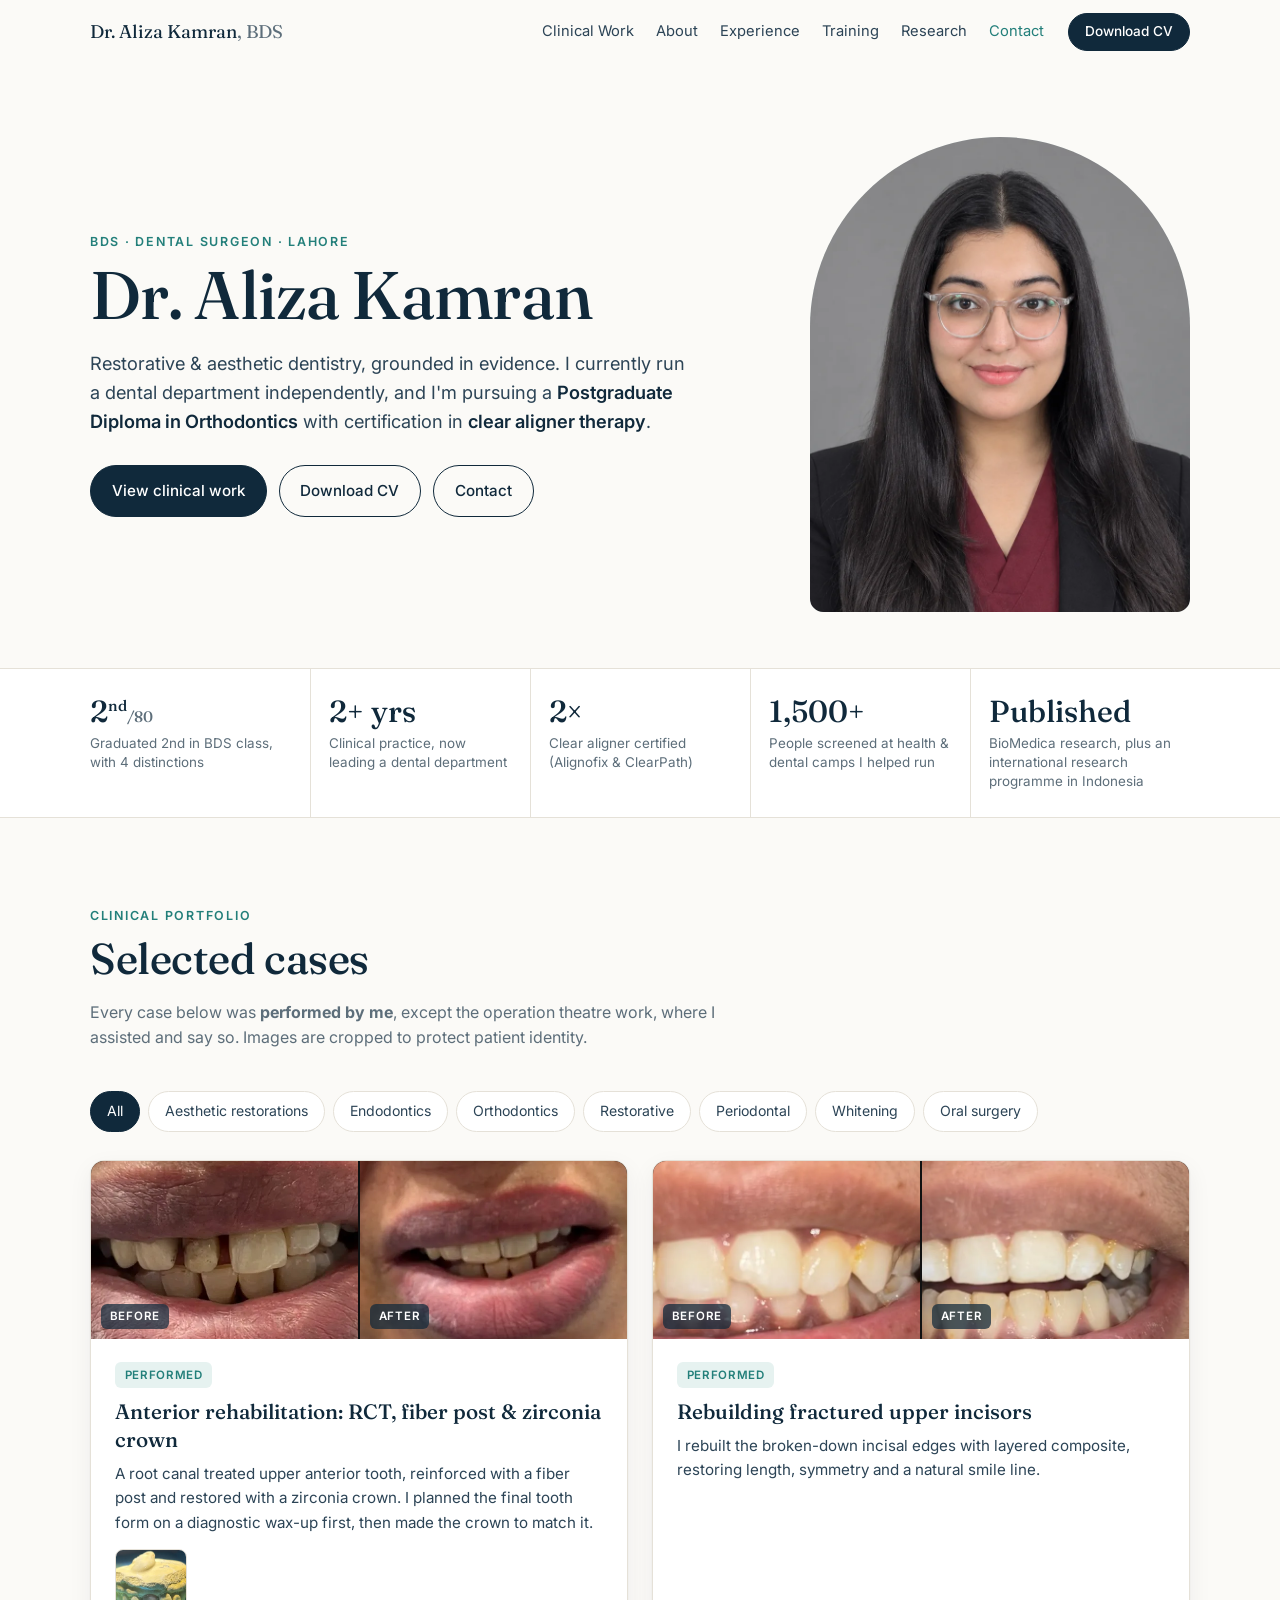
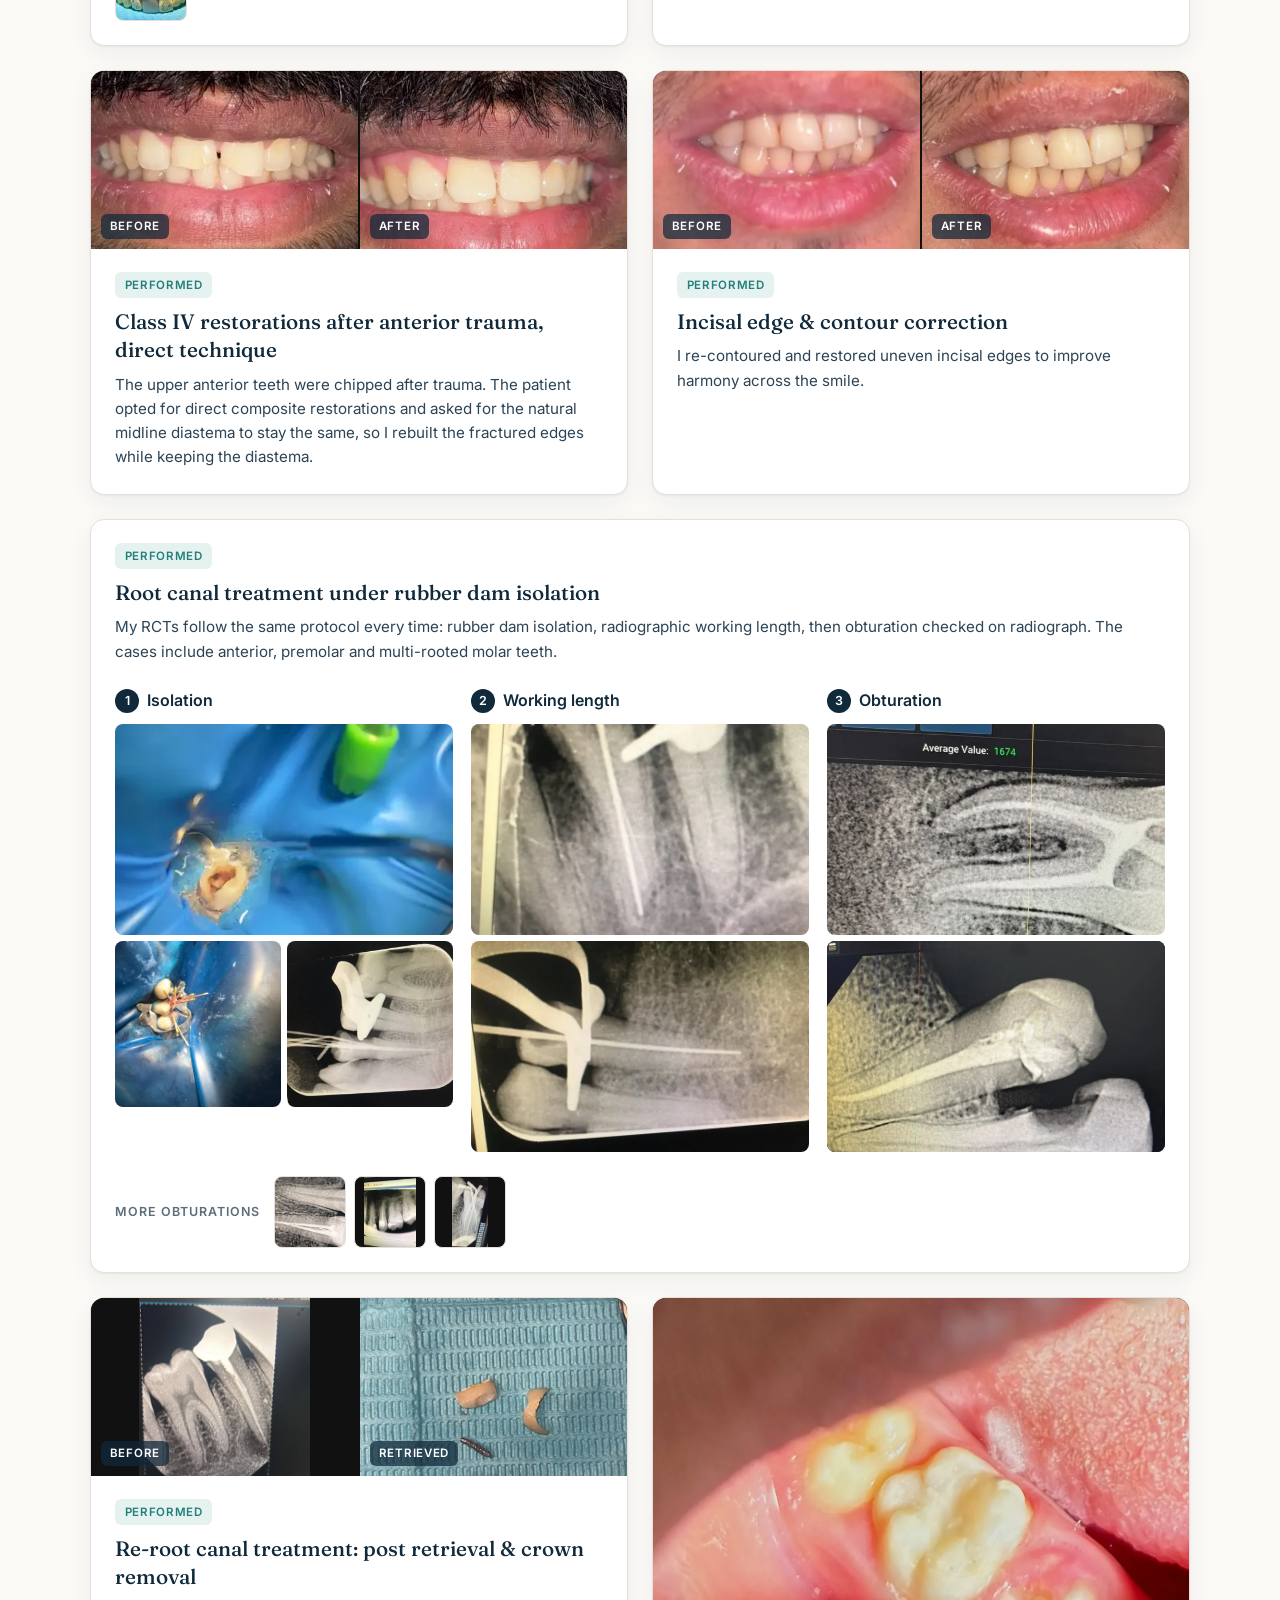
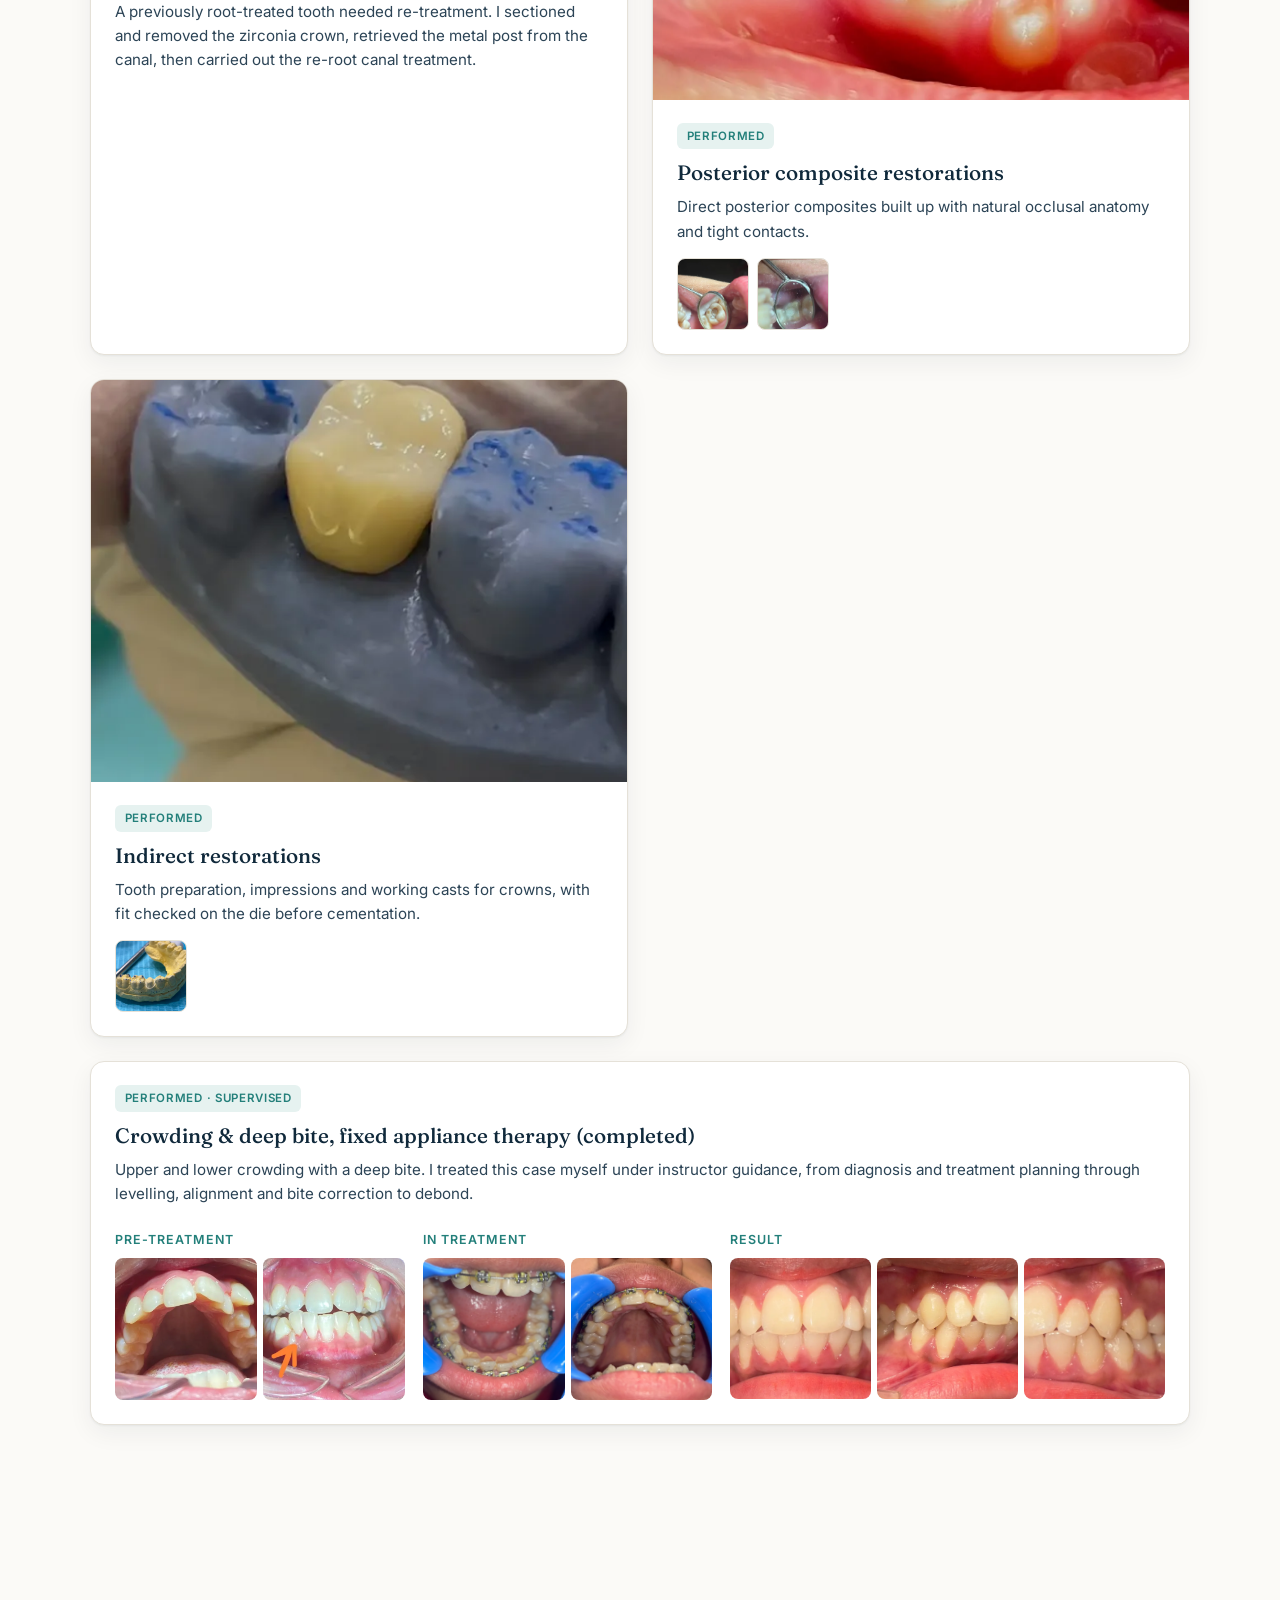
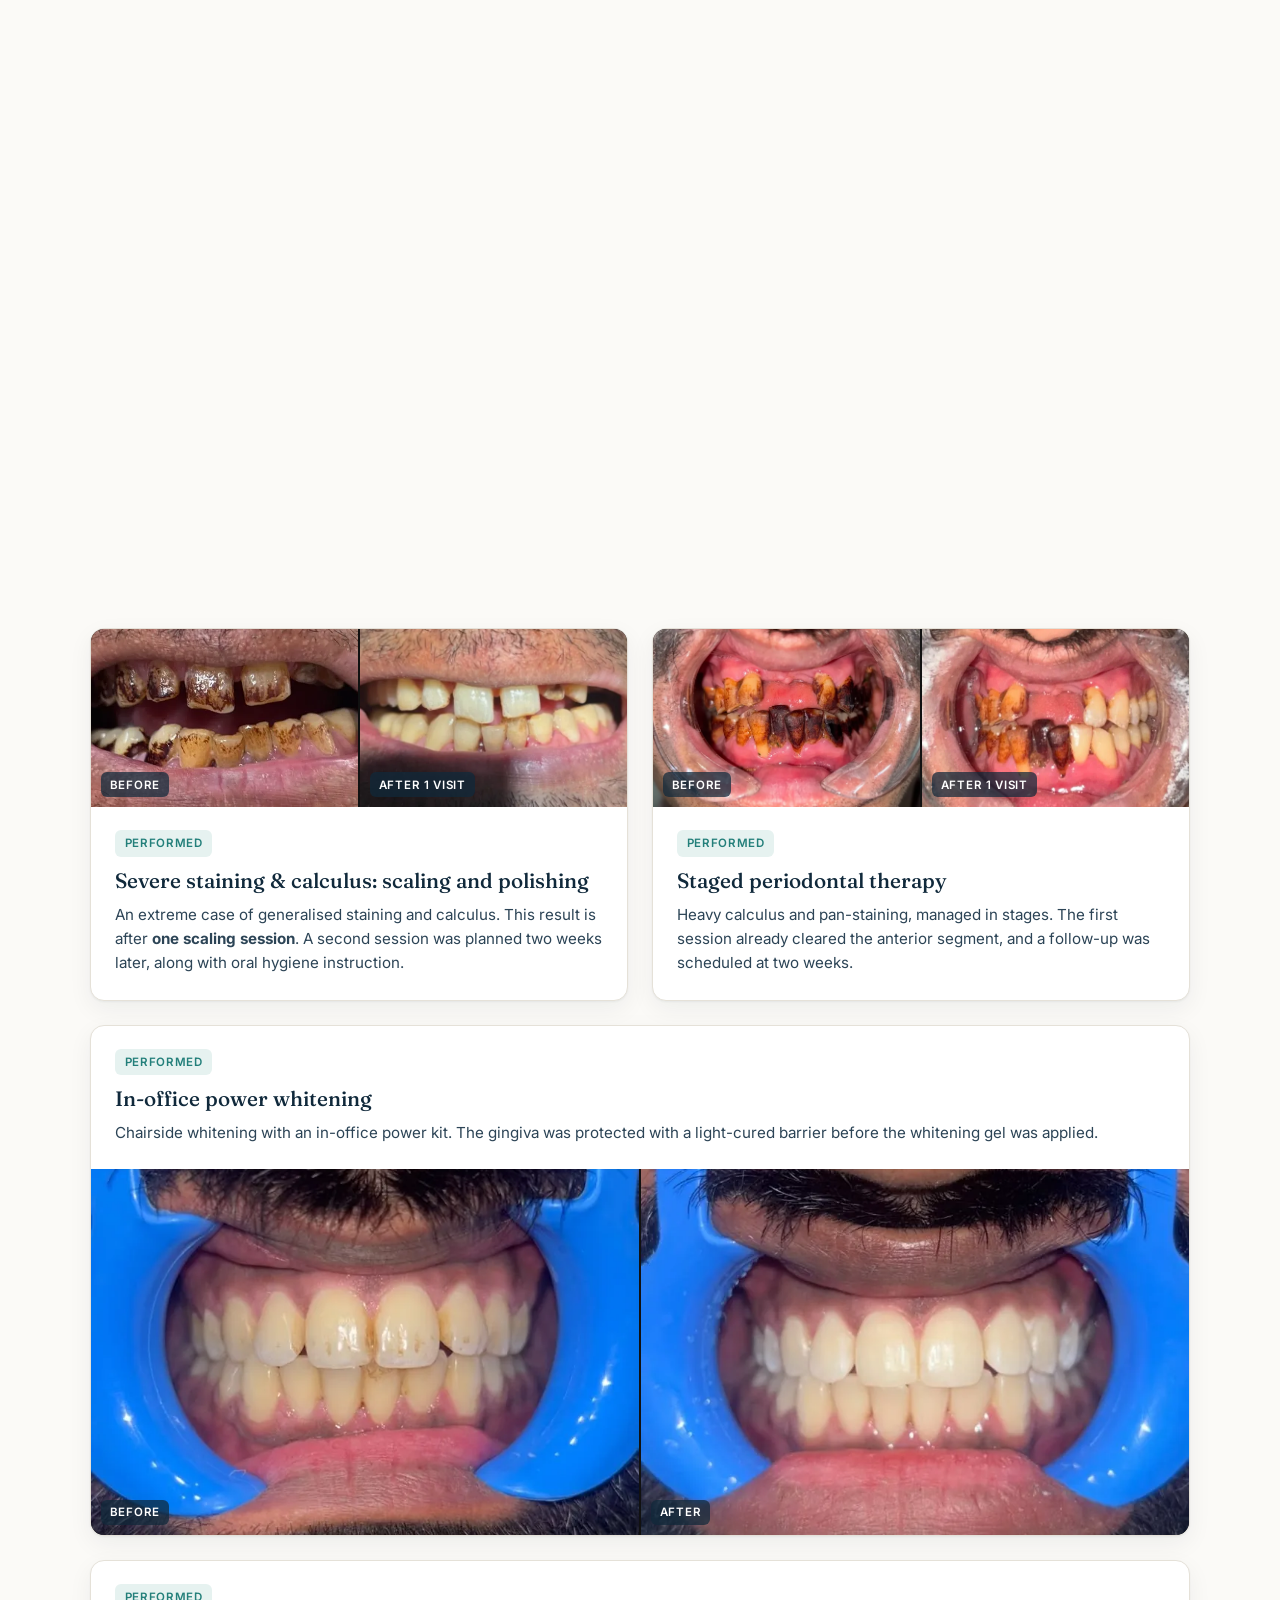
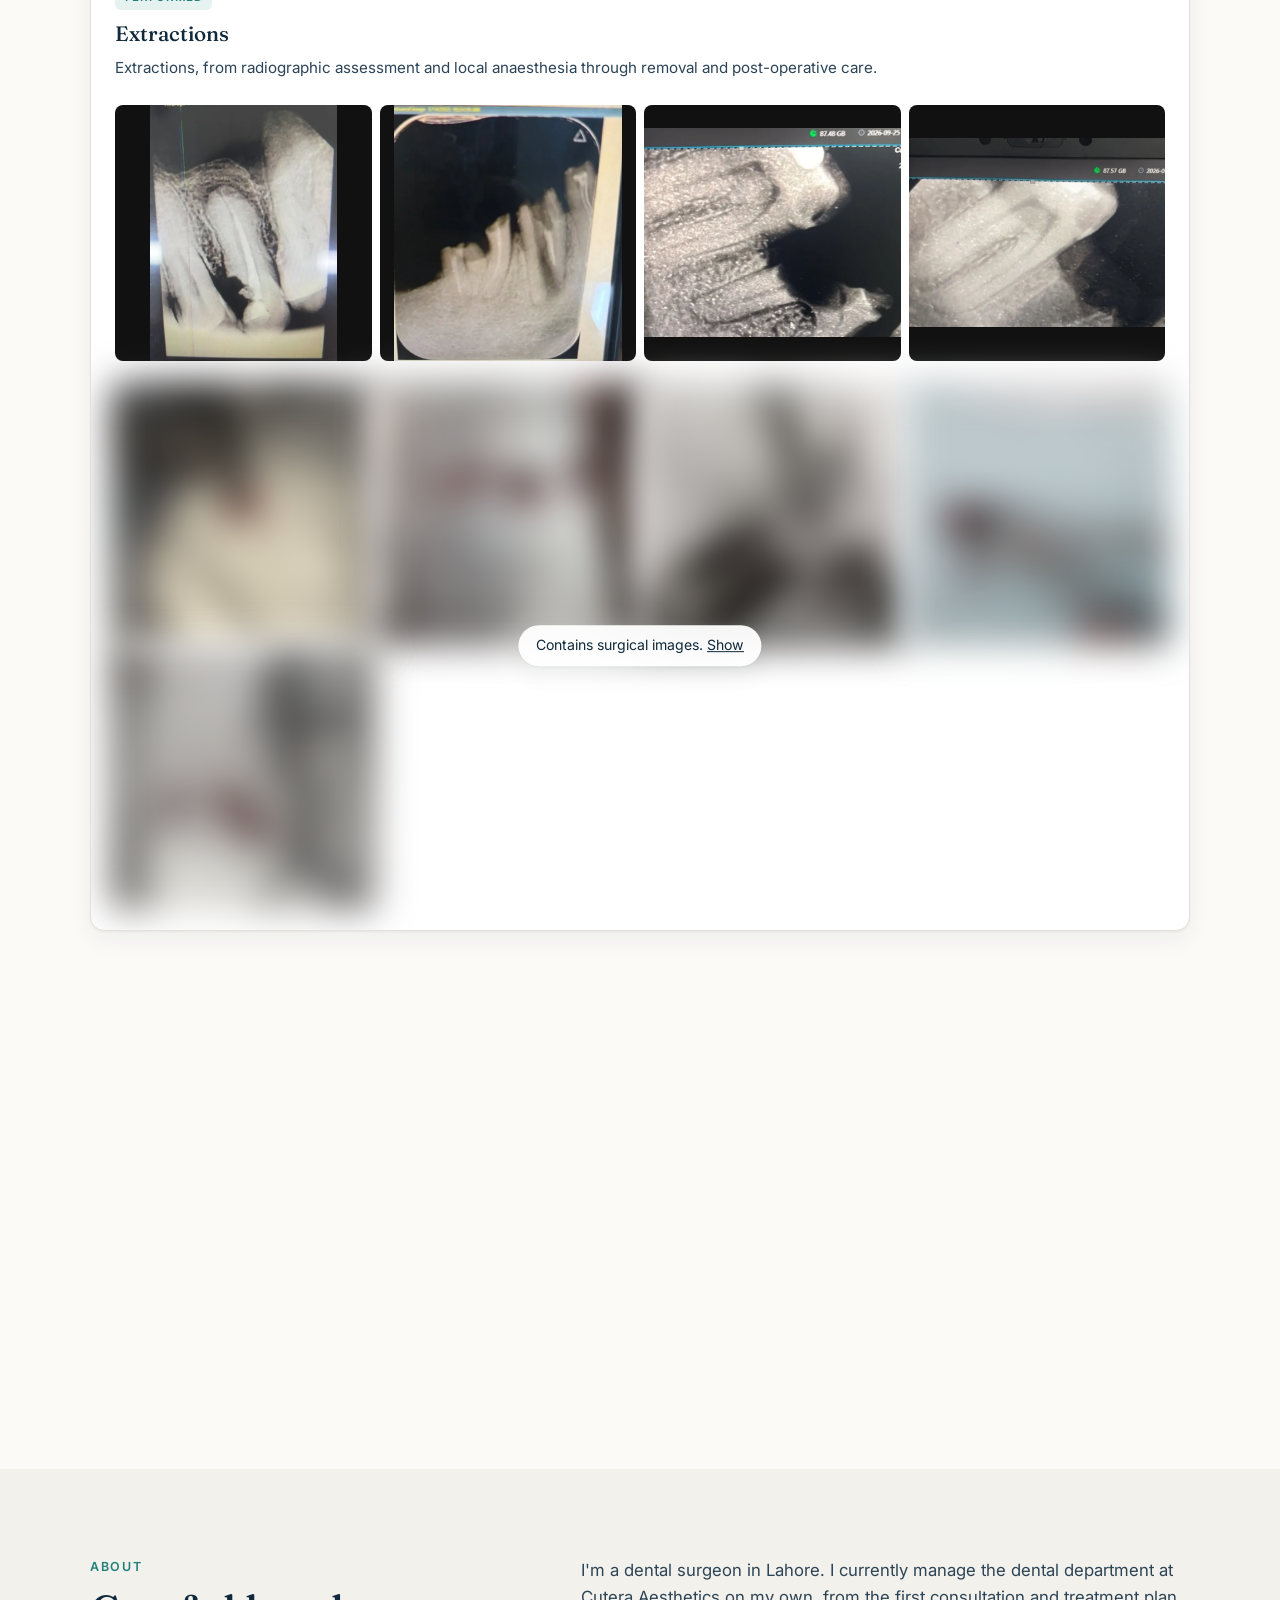
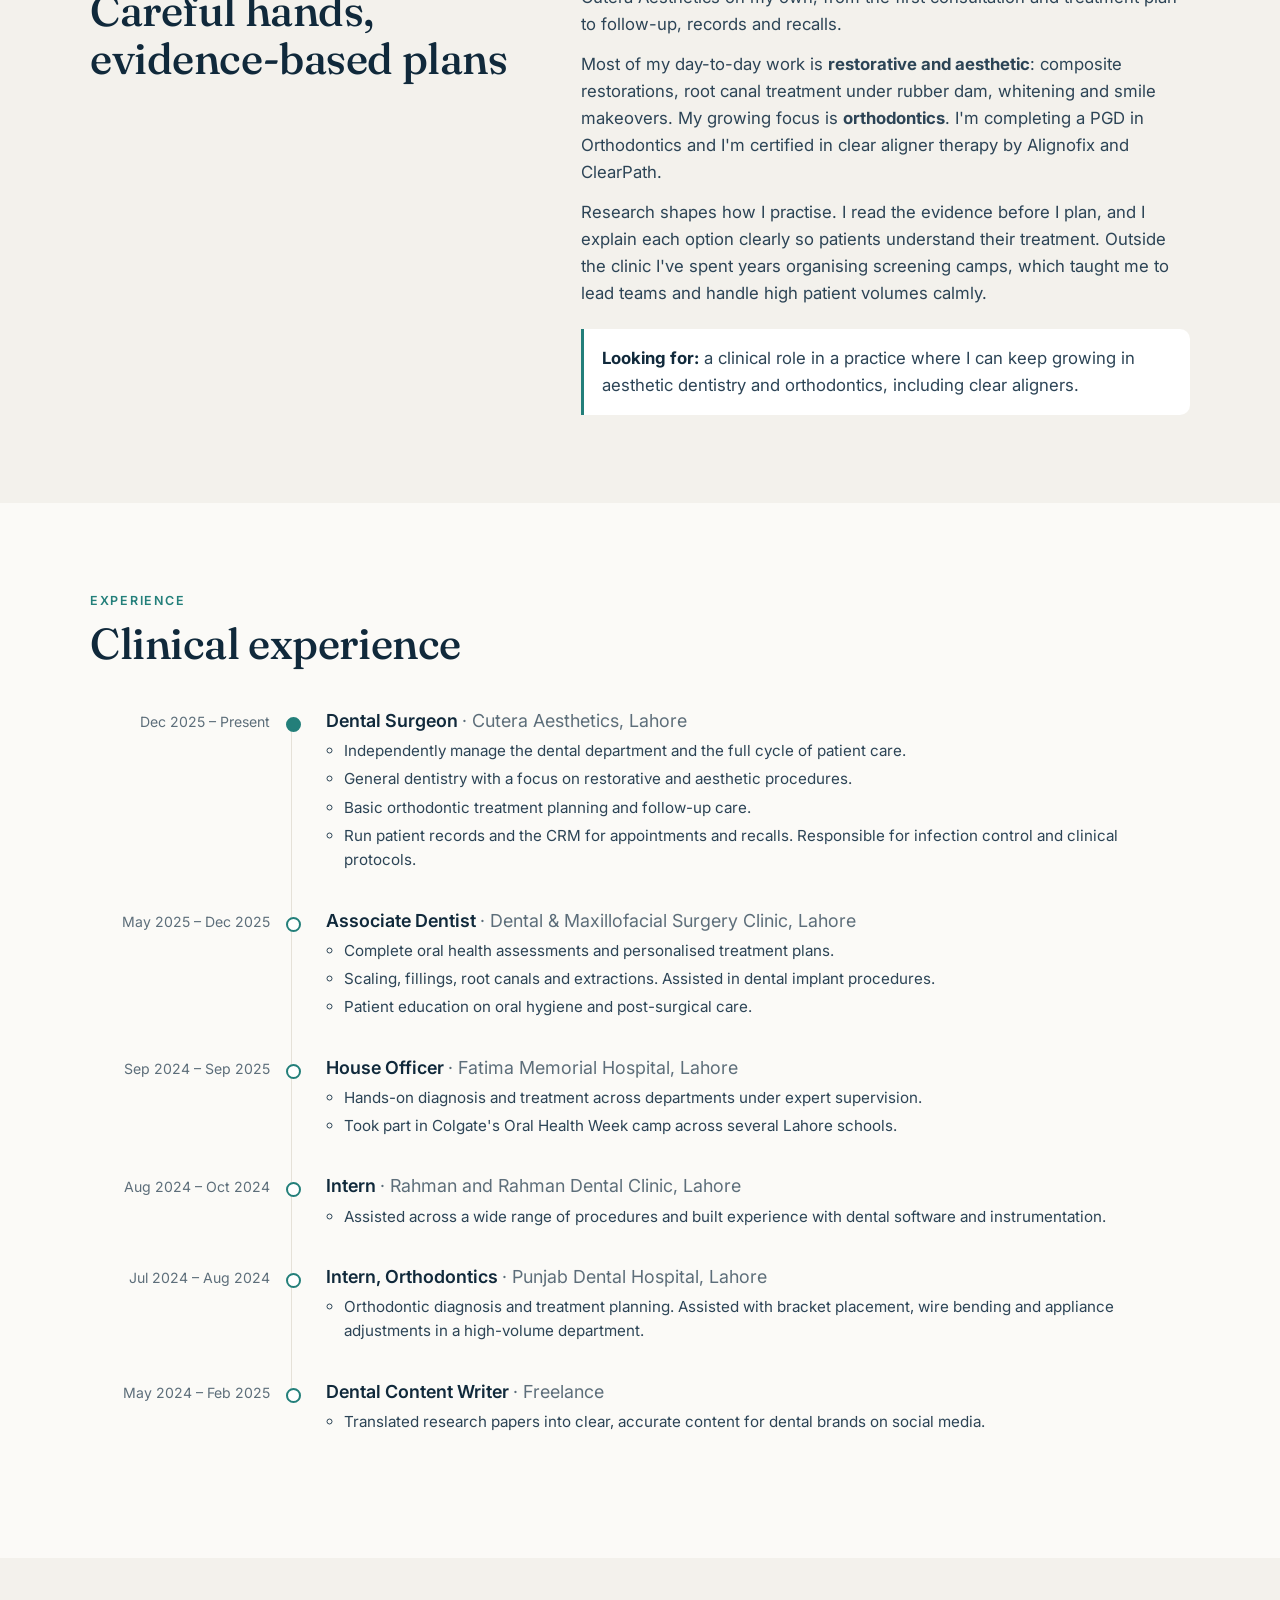
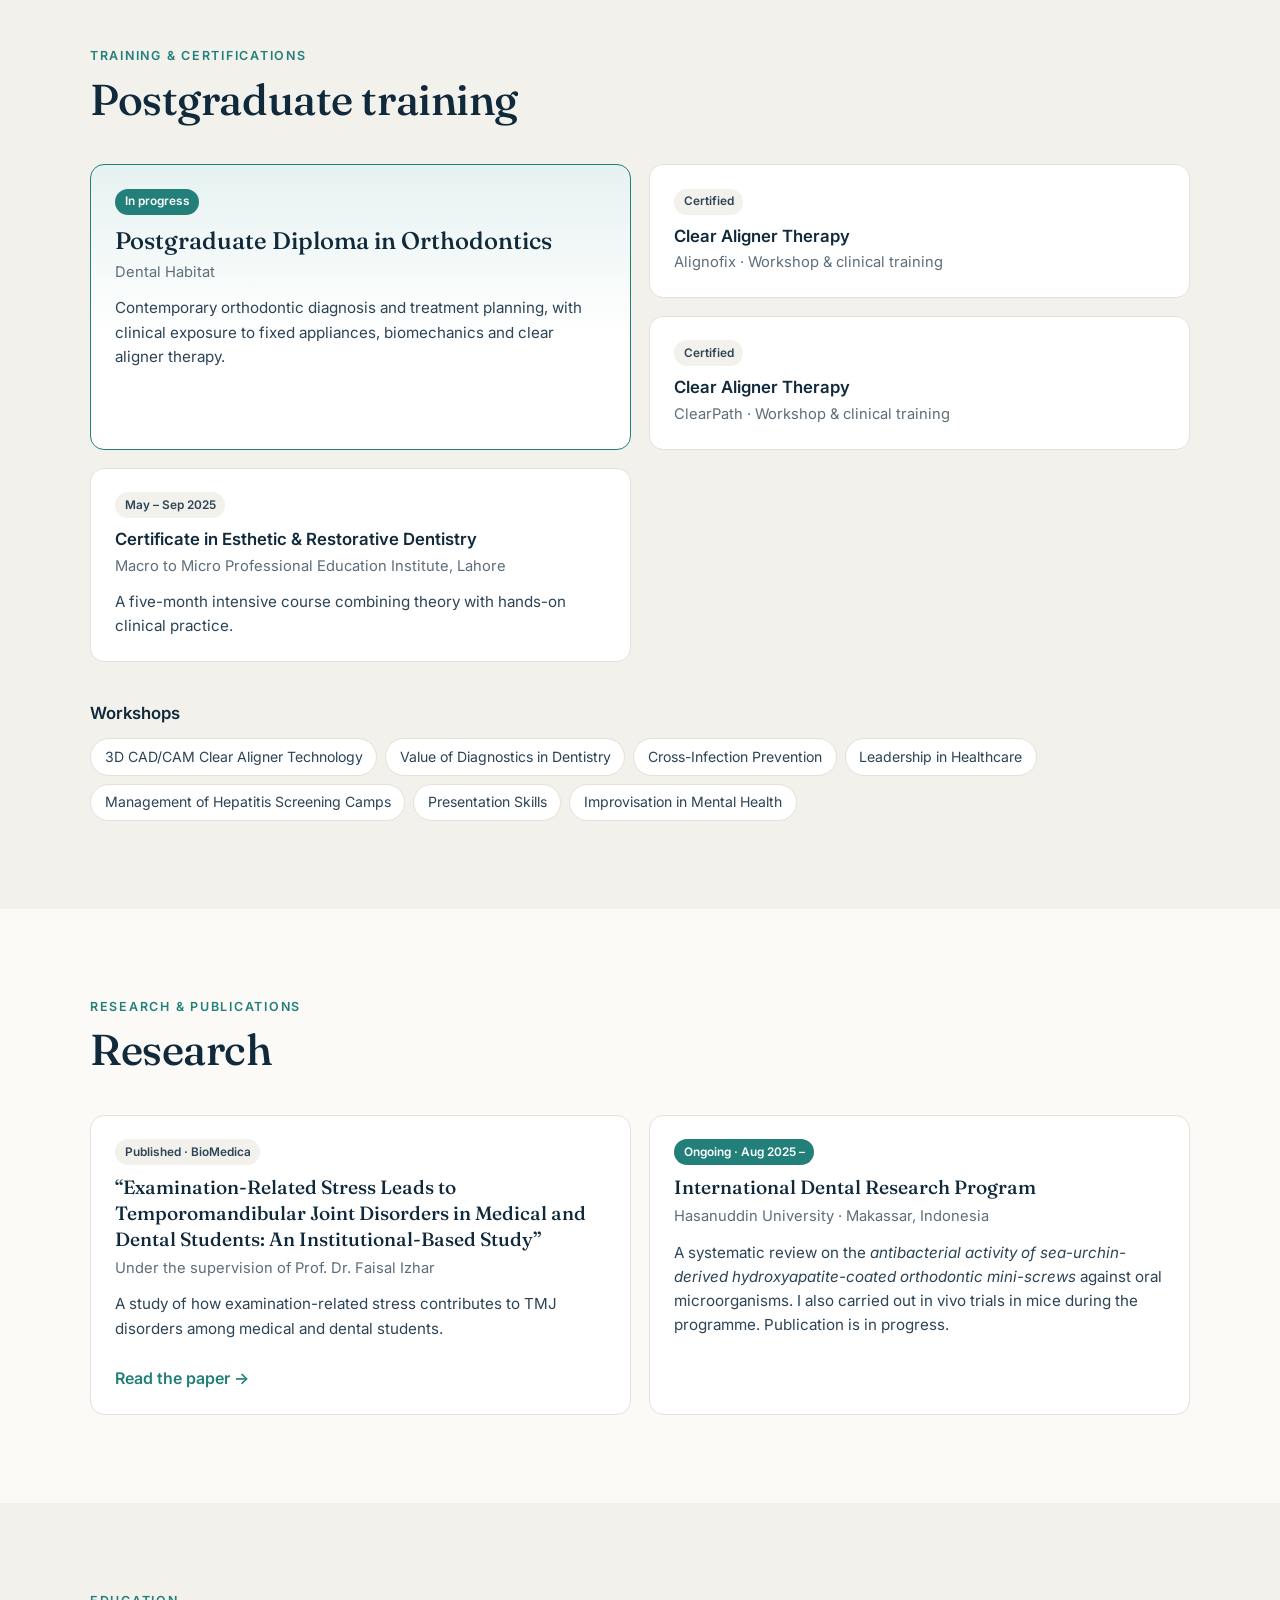
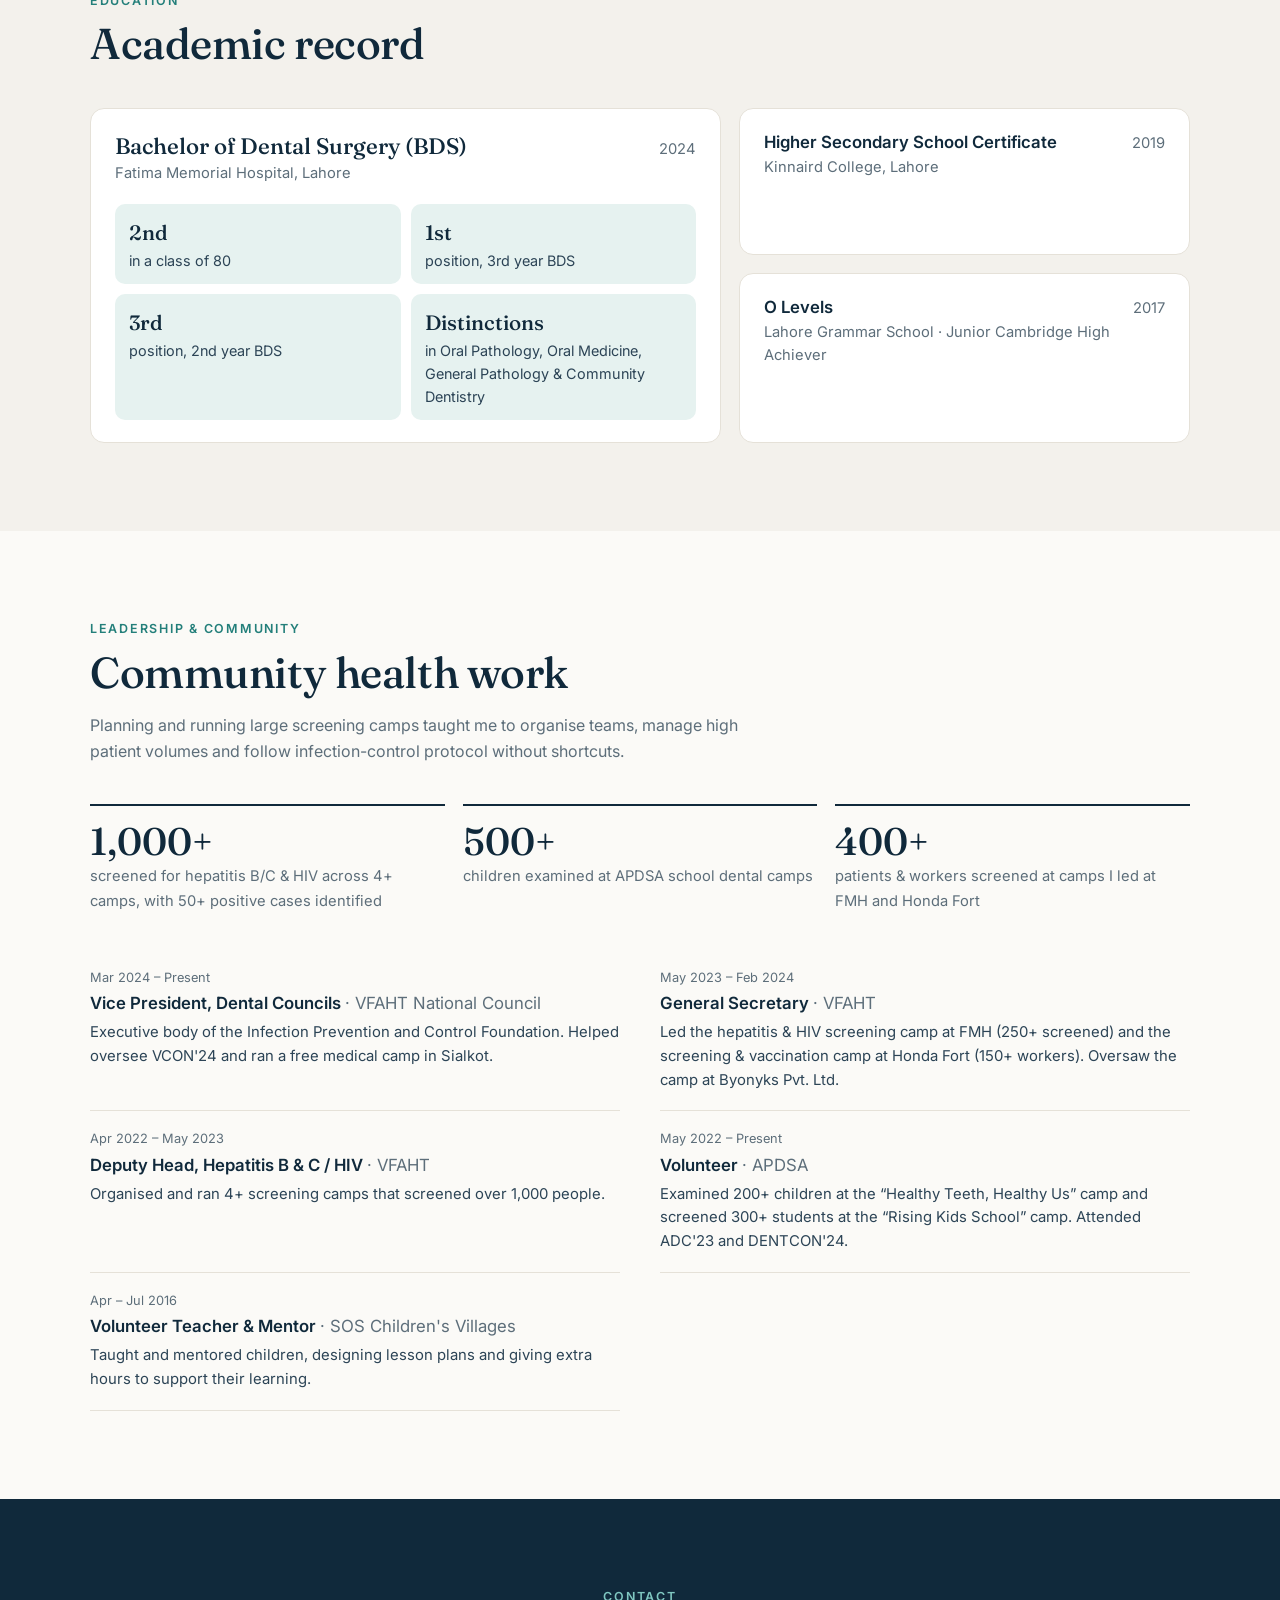
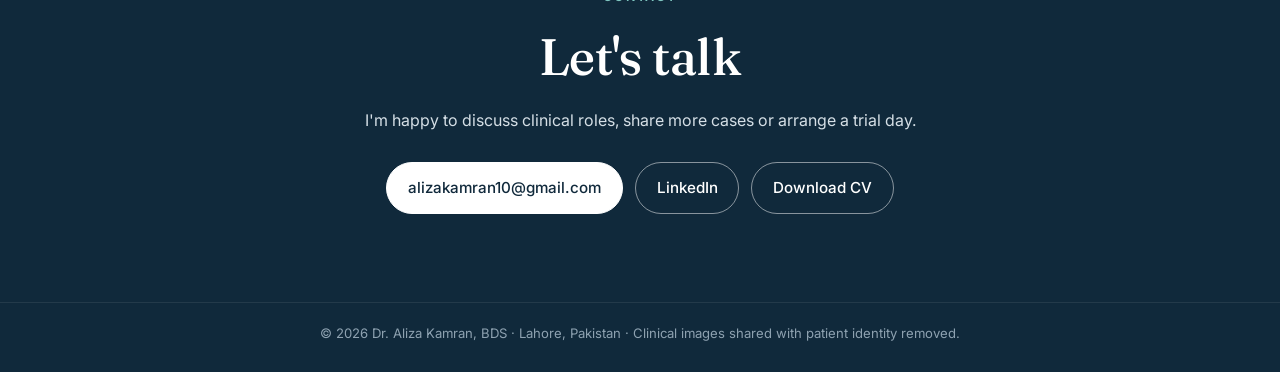
==== index.html @ 3454c355 "Add re-endo case: metal post retrieval and zirconia crown removal Co-Authored-By: Claude Opus 5.5 <n" ====
<!doctype html>
<html lang="en">
<head>
  <meta charset="utf-8">
  <meta name="viewport" content="width=device-width, initial-scale=1">
  <title>Dr. Aliza Kamran, BDS | Dental Surgeon, Lahore</title>
  <meta name="description" content="Dr. Aliza Kamran, BDS. Dental surgeon in Lahore focused on restorative and aesthetic dentistry, pursuing a PGD in Orthodontics with clear aligner certification. Clinical portfolio, experience and research.">
  <meta property="og:title" content="Dr. Aliza Kamran, BDS | Dental Surgeon">
  <meta property="og:description" content="Restorative & aesthetic dentistry · Orthodontics & clear aligners · Lahore">
  <meta property="og:type" content="website">
  <meta name="theme-color" content="#10293b">
  <link rel="icon" href="data:image/svg+xml,%3Csvg xmlns='http://www.w3.org/2000/svg' viewBox='0 0 64 64'%3E%3Crect width='64' height='64' rx='14' fill='%2310293b'/%3E%3Ctext x='32' y='42' font-family='Georgia,serif' font-size='28' fill='%23fff' text-anchor='middle'%3EAK%3C/text%3E%3C/svg%3E">
  <link rel="preconnect" href="https://fonts.googleapis.com">
  <link rel="preconnect" href="https://fonts.gstatic.com" crossorigin>
  <link href="https://fonts.googleapis.com/css2?family=Fraunces:opsz,wght@9..144,400;9..144,500;9..144,600&family=Inter:wght@400;500;600&display=swap" rel="stylesheet">
  <link rel="stylesheet" href="styles.css">
</head>
<body>

<header class="nav" id="top">
  <div class="wrap nav-inner">
    <a href="#top" class="brand">Dr. Aliza Kamran<span>, BDS</span></a>
    <nav class="nav-links" aria-label="Sections">
      <a href="#work">Clinical Work</a>
      <a href="#about">About</a>
      <a href="#experience">Experience</a>
      <a href="#training">Training</a>
      <a href="#research">Research</a>
      <a href="#contact">Contact</a>
    </nav>
    <a class="btn btn-small" href="Aliza-Kamran-CV.pdf" download>Download CV</a>
  </div>
</header>

<main>

  <!-- HERO -->
  <section class="hero">
    <div class="wrap hero-grid">
      <div class="hero-text">
        <p class="eyebrow">BDS · Dental Surgeon · Lahore</p>
        <h1>Dr. Aliza Kamran</h1>
        <p class="lead">Restorative &amp; aesthetic dentistry, grounded in evidence. I currently run a dental department independently, and I'm pursuing a <strong>Postgraduate Diploma in Orthodontics</strong> with certification in <strong>clear aligner therapy</strong>.</p>
        <div class="hero-cta">
          <a class="btn" href="#work">View clinical work</a>
          <a class="btn btn-ghost" href="Aliza-Kamran-CV.pdf" download>Download CV</a>
          <a class="btn btn-ghost" href="#contact">Contact</a>
        </div>
      </div>
      <div class="hero-photo">
        <!-- Headshot: assets/img/headshot.webp (monogram sits behind as a fallback) -->
        <img src="assets/img/headshot.webp" alt="Portrait of Dr. Aliza Kamran" fetchpriority="high">
        <div class="monogram" aria-hidden="true">AK</div>
      </div>
    </div>
  </section>

  <!-- AT A GLANCE -->
  <section class="stats" aria-label="At a glance">
    <div class="wrap stats-grid">
      <div class="stat"><b>2<sup>nd</sup><small>/80</small></b><span>Graduated 2nd in BDS class, with 4 distinctions</span></div>
      <div class="stat"><b>2+ yrs</b><span>Clinical practice, now leading a dental department</span></div>
      <div class="stat"><b>2×</b><span>Clear aligner certified (Alignofix &amp; ClearPath)</span></div>
      <div class="stat"><b>1,500+</b><span>People screened at health &amp; dental camps I helped run</span></div>
      <div class="stat"><b>Published</b><span>BioMedica research, plus an international research programme in Indonesia</span></div>
    </div>
  </section>

  <!-- CLINICAL WORK -->
  <section class="section" id="work">
    <div class="wrap">
      <div class="section-head">
        <p class="eyebrow">Clinical portfolio</p>
        <h2>Selected cases</h2>
        <p class="section-sub">Every case below was <strong>performed by me</strong>, except the operation theatre work, where I assisted and say so. Images are cropped to protect patient identity.</p>
      </div>

      <div class="filters" role="tablist" aria-label="Filter cases">
        <button class="chip is-active" data-filter="all">All</button>
        <button class="chip" data-filter="aesthetic">Aesthetic restorations</button>
        <button class="chip" data-filter="endo">Endodontics</button>
        <button class="chip" data-filter="ortho">Orthodontics</button>
        <button class="chip" data-filter="resto">Restorative</button>
        <button class="chip" data-filter="perio">Periodontal</button>
        <button class="chip" data-filter="white">Whitening</button>
        <button class="chip" data-filter="surgery">Oral surgery</button>
      </div>

      <div class="cases">

        <!-- Aesthetic -->
        <article class="case" data-cat="aesthetic">
          <div class="pair">
            <figure><img src="assets/img/ant-a-before.webp" alt="Before: spacing and irregular upper anterior teeth" loading="lazy" data-caption="Before: spacing and irregular upper anterior teeth"><figcaption>Before</figcaption></figure>
            <figure><img src="assets/img/ant-a-after.webp" alt="After: zirconia crown on fiber post" loading="lazy" data-caption="After: fiber post and zirconia crown"><figcaption>After</figcaption></figure>
          </div>
          <div class="case-body">
            <span class="tag">Performed</span>
            <h3>Anterior rehabilitation: RCT, fiber post &amp; zirconia crown</h3>
            <p>A root canal treated upper anterior tooth, reinforced with a fiber post and restored with a zirconia crown. I planned the final tooth form on a diagnostic wax-up first, then made the crown to match it.</p>
            <div class="thumbs"><img src="assets/img/ant-a-waxup.webp" alt="Diagnostic wax-up on study model" loading="lazy" data-caption="Diagnostic wax-up used to plan the final result"></div>
          </div>
        </article>

        <article class="case" data-cat="aesthetic">
          <div class="pair">
            <figure><img src="assets/img/ant-d-before.webp" alt="Before: fractured and worn upper incisors" loading="lazy" data-caption="Before: fractured and worn upper incisors"><figcaption>Before</figcaption></figure>
            <figure><img src="assets/img/ant-d-after.webp" alt="After: incisors rebuilt" loading="lazy" data-caption="After: incisors rebuilt"><figcaption>After</figcaption></figure>
          </div>
          <div class="case-body">
            <span class="tag">Performed</span>
            <h3>Rebuilding fractured upper incisors</h3>
            <p>I rebuilt the broken-down incisal edges with layered composite, restoring length, symmetry and a natural smile line.</p>
          </div>
        </article>

        <article class="case" data-cat="aesthetic">
          <div class="pair">
            <figure><img src="assets/img/ant-c-before.webp" alt="Before: chipped upper central incisors after trauma" loading="lazy" data-caption="Before: chipped upper central incisors after trauma"><figcaption>Before</figcaption></figure>
            <figure><img src="assets/img/ant-c-after.webp" alt="After: direct composite restorations, midline diastema maintained" loading="lazy" data-caption="After: direct composite restorations, midline diastema maintained at the patient's request"><figcaption>After</figcaption></figure>
          </div>
          <div class="case-body">
            <span class="tag">Performed</span>
            <h3>Class IV restorations after anterior trauma, direct technique</h3>
            <p>The upper anterior teeth were chipped after trauma. The patient opted for direct composite restorations and asked for the natural midline diastema to stay the same, so I rebuilt the fractured edges while keeping the diastema.</p>
          </div>
        </article>

        <article class="case" data-cat="aesthetic">
          <div class="pair">
            <figure><img src="assets/img/ant-b-before.webp" alt="Before: uneven incisal edges" loading="lazy" data-caption="Before: uneven incisal edges"><figcaption>Before</figcaption></figure>
            <figure><img src="assets/img/ant-b-after.webp" alt="After: incisal edges corrected" loading="lazy" data-caption="After: incisal edges corrected"><figcaption>After</figcaption></figure>
          </div>
          <div class="case-body">
            <span class="tag">Performed</span>
            <h3>Incisal edge &amp; contour correction</h3>
            <p>I re-contoured and restored uneven incisal edges to improve harmony across the smile.</p>
          </div>
        </article>

        <!-- Endodontics -->
        <article class="case case-wide" data-cat="endo">
          <div class="case-body">
            <span class="tag">Performed</span>
            <h3>Root canal treatment under rubber dam isolation</h3>
            <p>My RCTs follow the same protocol every time: rubber dam isolation, radiographic working length, then obturation checked on radiograph. The cases include anterior, premolar and multi-rooted molar teeth.</p>
          </div>
          <div class="steps">
            <figure class="step">
              <figcaption><span>1</span>Isolation</figcaption>
              <div class="step-media">
                <video src="assets/video/endo-dam.mp4" poster="assets/video/endo-dam.webp" muted loop playsinline preload="none" aria-label="Rubber dam isolation, clinical video"></video>
                <img src="assets/img/endo-dam-1.webp" alt="Rubber dam isolation with clamp" loading="lazy" data-caption="Rubber dam isolation">
                <img src="assets/img/endo-dam-2.webp" alt="Radiograph with rubber dam clamp and files in place" loading="lazy" data-caption="Working radiograph taken with the rubber dam in place">
              </div>
            </figure>
            <figure class="step">
              <figcaption><span>2</span>Working length</figcaption>
              <div class="step-media">
                <img src="assets/img/endo-wl-1.webp" alt="Working length radiograph" loading="lazy" data-caption="Working length determination">
                <img src="assets/img/endo-wl-2.webp" alt="Working length radiograph with film holder" loading="lazy" data-caption="Working length radiograph with film holder">
              </div>
            </figure>
            <figure class="step">
              <figcaption><span>3</span>Obturation</figcaption>
              <div class="step-media">
                <img src="assets/img/endo-obt-1.webp" alt="Obturated molar" loading="lazy" data-caption="Obturation of a multi-rooted molar">
                <img src="assets/img/endo-obt-3.webp" class="fit" alt="Obturation radiograph of lower premolar" loading="lazy" data-caption="Final obturation, lower premolar">
              </div>
            </figure>
          </div>
          <div class="more">
            <span>More obturations</span>
            <div class="thumbs">
              <img src="assets/img/endo-obt-2.webp" alt="Obturation radiograph" loading="lazy" data-caption="Final obturation">
              <img class="fit" src="assets/img/endo-pre.webp" alt="Post-operative radiograph of obturated and restored tooth" loading="lazy" data-caption="Post-operative radiograph: tooth obturated and restored, now indicated for a crown">
              <img class="fit" src="assets/img/endo-obt-6.webp" alt="Master cone fit radiograph" loading="lazy" data-caption="Cone fit and lateral compaction">
            </div>
          </div>
        </article>

        <article class="case" data-cat="endo">
          <div class="pair">
            <figure><img class="fit" src="assets/img/endo-obt-4.webp" alt="Radiograph: tooth with metal post, crown and previous root filling" loading="lazy" data-caption="Before: previous root filling with metal post and zirconia crown"><figcaption>Before</figcaption></figure>
            <figure><img src="assets/img/reendo-removed.webp" alt="Sectioned zirconia crown and retrieved metal post" loading="lazy" data-caption="Sectioned zirconia crown and retrieved metal post"><figcaption>Retrieved</figcaption></figure>
          </div>
          <div class="case-body">
            <span class="tag">Performed</span>
            <h3>Re-root canal treatment: post retrieval &amp; crown removal</h3>
            <p>A previously root-treated tooth needed re-treatment. I sectioned and removed the zirconia crown, retrieved the metal post from the canal, then carried out the re-root canal treatment.</p>
          </div>
        </article>

        <!-- Restorative -->
        <article class="case" data-cat="resto">
          <div class="media-hero"><img src="assets/img/resto-post-1.webp" alt="Posterior composite restoration" loading="lazy" data-caption="Posterior composite restoration"></div>
          <div class="case-body">
            <span class="tag">Performed</span>
            <h3>Posterior composite restorations</h3>
            <p>Direct posterior composites built up with natural occlusal anatomy and tight contacts.</p>
            <div class="thumbs">
              <img src="assets/img/resto-post-2.webp" alt="Mirror view of occlusal restoration" loading="lazy" data-caption="Occlusal restoration, mirror view: indirect pulp capping with Dycal">
              <video src="assets/video/resto-mirror.mp4" poster="assets/video/resto-mirror.webp" muted loop playsinline preload="none" aria-label="Mirror view of posterior restoration, video"></video>
            </div>
          </div>
        </article>

        <article class="case" data-cat="resto">
          <div class="media-hero"><img src="assets/img/resto-crown.webp" alt="Crown on working die" loading="lazy" data-caption="Crown seated on the working die"></div>
          <div class="case-body">
            <span class="tag">Performed</span>
            <h3>Indirect restorations</h3>
            <p>Tooth preparation, impressions and working casts for crowns, with fit checked on the die before cementation.</p>
            <div class="thumbs"><img src="assets/img/resto-cast.webp" alt="Working cast" loading="lazy" data-caption="Working cast"></div>
          </div>
        </article>

        <!-- Orthodontics -->
        <article class="case case-wide" data-cat="ortho">
          <div class="case-body">
            <span class="tag">Performed · supervised</span>
            <h3>Crowding &amp; deep bite, fixed appliance therapy (completed)</h3>
            <p>Upper and lower crowding with a deep bite. I treated this case myself under instructor guidance, from diagnosis and treatment planning through levelling, alignment and bite correction to debond.</p>
          </div>
          <div class="journey">
            <figure><figcaption>Pre-treatment</figcaption><div class="row">
              <img src="assets/img/ortho-b-pre1.webp" alt="Pre-treatment upper occlusal view with crowding" loading="lazy" data-caption="Pre-treatment: upper arch crowding">
              <img src="assets/img/ortho-b-pre2.webp" alt="Pre-treatment frontal view" loading="lazy" data-caption="Pre-treatment: lower crowding and deep bite">
            </div></figure>
            <figure><figcaption>In treatment</figcaption><div class="row">
              <img src="assets/img/ortho-b-upper.webp" alt="Upper arch with fixed appliance" loading="lazy" data-caption="Upper arch, fixed appliance">
              <img src="assets/img/ortho-b-lower.webp" alt="Lower arch with fixed appliance" loading="lazy" data-caption="Lower arch, fixed appliance">
            </div></figure>
            <figure><figcaption>Result</figcaption><div class="row">
              <img src="assets/img/ortho-b-final1.webp" alt="Post-treatment frontal view" loading="lazy" data-caption="Result: frontal">
              <img src="assets/img/ortho-b-final2.webp" alt="Post-treatment right view" loading="lazy" data-caption="Result: right side">
              <img src="assets/img/ortho-b-final3.webp" alt="Post-treatment left view" loading="lazy" data-caption="Result: left side">
            </div></figure>
          </div>
        </article>

        <article class="case" data-cat="ortho">
          <div class="media-hero"><video src="assets/video/ortho-a.mp4" poster="assets/video/ortho-a.webp" muted loop playsinline preload="none" aria-label="Fixed appliance case, video"></video></div>
          <div class="case-body">
            <span class="tag">Performed · supervised</span>
            <h3>Malocclusion correction, fixed appliance (ongoing)</h3>
            <p>A full-arch fixed appliance case I'm managing under guidance: bracket placement, archwire progression and regular adjustment visits.</p>
            <div class="thumbs">
              <img src="assets/img/ortho-a-1.webp" alt="Frontal view in treatment" loading="lazy" data-caption="Frontal view">
              <img src="assets/img/ortho-a-2.webp" alt="Open view in treatment" loading="lazy" data-caption="Upper and lower arches">
              <img src="assets/img/ortho-a-4.webp" alt="Right view in treatment" loading="lazy" data-caption="Buccal view">
              <img src="assets/img/ortho-a-5.webp" alt="Lower occlusal view" loading="lazy" data-caption="Lower occlusal view">
            </div>
          </div>
        </article>

        <article class="case" data-cat="ortho">
          <div class="case-body">
            <span class="tag">Performed · supervised</span>
            <h3>Temporary anchorage devices (TADs)</h3>
            <p>I have placed TADs on patients under supervision, used for retraction of teeth and absolute anchorage. During the Hasanuddin University research programme in Indonesia, I also placed orthodontic mini-screws in in vivo animal trials as part of our antibacterial-coating study.</p>
          </div>
          <div class="tad-media">
            <img class="fit tad-xray" src="assets/img/tad-human.webp" alt="Radiograph of an orthodontic mini-screw placed between upper teeth" loading="lazy" data-caption="TAD placed in a patient, used for retraction of teeth and absolute anchorage">
            <div class="sensitive" data-sensitive>
              <div class="gallery gallery-tad">
                <img class="fit" src="assets/img/tad-mouse.webp" alt="Orthodontic mini-screw placed in a mouse during the in vivo trial" loading="lazy" data-caption="Mini-screw (TAD) placement, in vivo mouse trial">
              </div>
              <button class="reveal" type="button"><u>Show</u></button>
            </div>
          </div>
        </article>

        <!-- Perio -->
        <article class="case" data-cat="perio">
          <div class="pair">
            <figure><img src="assets/img/perio-a-before.webp" alt="Before: heavy staining and calculus" loading="lazy" data-caption="Before: heavy staining and calculus"><figcaption>Before</figcaption></figure>
            <figure><img src="assets/img/perio-a-after.webp" alt="After first scaling visit" loading="lazy" data-caption="After first scaling visit"><figcaption>After 1 visit</figcaption></figure>
          </div>
          <div class="case-body">
            <span class="tag">Performed</span>
            <h3>Severe staining &amp; calculus: scaling and polishing</h3>
            <p>An extreme case of generalised staining and calculus. This result is after <strong>one scaling session</strong>. A second session was planned two weeks later, along with oral hygiene instruction.</p>
          </div>
        </article>

        <article class="case" data-cat="perio">
          <div class="pair">
            <figure><img src="assets/img/perio-b-before.webp" alt="Before: severe staining" loading="lazy" data-caption="Before treatment"><figcaption>Before</figcaption></figure>
            <figure><img src="assets/img/perio-b-after.webp" alt="After first scaling session" loading="lazy" data-caption="After the first scaling session"><figcaption>After 1 visit</figcaption></figure>
          </div>
          <div class="case-body">
            <span class="tag">Performed</span>
            <h3>Staged periodontal therapy</h3>
            <p>Heavy calculus and pan-staining, managed in stages. The first session already cleared the anterior segment, and a follow-up was scheduled at two weeks.</p>
          </div>
        </article>

        <!-- Whitening -->
        <article class="case case-wide" data-cat="white">
          <div class="case-body">
            <span class="tag">Performed</span>
            <h3>In-office power whitening</h3>
            <p>Chairside whitening with an in-office power kit. The gingiva was protected with a light-cured barrier before the whitening gel was applied.</p>
          </div>
          <div class="pair">
            <figure><img src="assets/img/white-before.webp" alt="Before whitening" loading="lazy" data-caption="Before whitening"><figcaption>Before</figcaption></figure>
            <figure><img src="assets/img/white-after.webp" alt="After whitening" loading="lazy" data-caption="After whitening"><figcaption>After</figcaption></figure>
          </div>
        </article>

        <!-- Surgery -->
        <article class="case case-wide" data-cat="surgery">
          <div class="case-body">
            <span class="tag">Performed</span>
            <h3>Extractions</h3>
            <p>Extractions, from radiographic assessment and local anaesthesia through removal and post-operative care.</p>
          </div>
          <div class="gallery">
            <img class="fit" src="assets/img/sx-xray-1.webp" alt="Pre-extraction radiograph" loading="lazy" data-caption="Pre-operative radiograph">
            <img class="fit" src="assets/img/sx-xray-4.webp" alt="Radiograph of lower teeth" loading="lazy" data-caption="Radiographic assessment">
            <img class="fit" src="assets/img/sx-xray-2.webp" alt="Post-extraction radiograph" loading="lazy" data-caption="Post-extraction radiograph">
            <img class="fit" src="assets/img/sx-xray-3.webp" alt="Post-extraction radiograph" loading="lazy" data-caption="Post-extraction radiograph">
          </div>
          <div class="sensitive" data-sensitive>
            <div class="gallery">
              <img src="assets/img/sx-clin-2.webp" alt="Extracted tooth in forceps" loading="lazy" data-caption="Extracted tooth">
              <img src="assets/img/sx-clin-1.webp" alt="Extracted teeth" loading="lazy" data-caption="Extracted teeth">
              <img src="assets/img/sx-clin-3.webp" alt="Extraction instruments" loading="lazy" data-caption="Extraction">
              <img src="assets/img/sx-clin-4.webp" alt="Extracted tooth" loading="lazy" data-caption="Extraction">
              <img src="assets/img/sx-clin-5.webp" alt="Post-extraction: extracted teeth and instruments" loading="lazy" data-caption="Post-extraction">
            </div>
            <button class="reveal" type="button">Contains surgical images. <u>Show</u></button>
          </div>
        </article>

        <article class="case case-wide" data-cat="surgery">
          <div class="case-body">
            <span class="tag tag-assist">Assisted</span>
            <h3>Operation theatre exposure</h3>
            <p>I assisted in maxillofacial procedures under general anaesthesia, working as part of the surgical team with sterile technique and theatre protocol.</p>
          </div>
          <div class="gallery">
            <img src="assets/img/ot-1.webp" alt="Surgical team in operation theatre" loading="lazy" data-caption="Assisting in the operation theatre">
            <img src="assets/img/ot-3.webp" alt="Procedure in operation theatre" loading="lazy" data-caption="Maxillofacial procedure">
            <img src="assets/img/ot-2.webp" alt="Surgical team at work" loading="lazy" data-caption="Surgical team at work">
            <img src="assets/img/ot-team.webp" alt="Theatre team" loading="lazy" data-caption="With the theatre team">
          </div>
        </article>

      </div>
    </div>
  </section>

  <!-- ABOUT -->
  <section class="section section-alt" id="about">
    <div class="wrap about">
      <div>
        <p class="eyebrow">About</p>
        <h2>Careful hands, evidence-based plans</h2>
      </div>
      <div class="about-text">
        <p>I'm a dental surgeon in Lahore. I currently manage the dental department at Cutera Aesthetics on my own, from the first consultation and treatment plan to follow-up, records and recalls.</p>
        <p>Most of my day-to-day work is <strong>restorative and aesthetic</strong>: composite restorations, root canal treatment under rubber dam, whitening and smile makeovers. My growing focus is <strong>orthodontics</strong>. I'm completing a PGD in Orthodontics and I'm certified in clear aligner therapy by Alignofix and ClearPath.</p>
        <p>Research shapes how I practise. I read the evidence before I plan, and I explain each option clearly so patients understand their treatment. Outside the clinic I've spent years organising screening camps, which taught me to lead teams and handle high patient volumes calmly.</p>
        <p class="looking"><b>Looking for:</b> a clinical role in a practice where I can keep growing in aesthetic dentistry and orthodontics, including clear aligners.</p>
      </div>
    </div>
  </section>

  <!-- EXPERIENCE -->
  <section class="section" id="experience">
    <div class="wrap">
      <div class="section-head">
        <p class="eyebrow">Experience</p>
        <h2>Clinical experience</h2>
      </div>
      <ol class="timeline">
        <li>
          <div class="tl-date">Dec 2025 – Present</div>
          <div class="tl-body">
            <h3>Dental Surgeon <span>· Cutera Aesthetics, Lahore</span></h3>
            <ul>
              <li>Independently manage the dental department and the full cycle of patient care.</li>
              <li>General dentistry with a focus on restorative and aesthetic procedures.</li>
              <li>Basic orthodontic treatment planning and follow-up care.</li>
              <li>Run patient records and the CRM for appointments and recalls. Responsible for infection control and clinical protocols.</li>
            </ul>
          </div>
        </li>
        <li>
          <div class="tl-date">May 2025 – Dec 2025</div>
          <div class="tl-body">
            <h3>Associate Dentist <span>· Dental &amp; Maxillofacial Surgery Clinic, Lahore</span></h3>
            <ul>
              <li>Complete oral health assessments and personalised treatment plans.</li>
              <li>Scaling, fillings, root canals and extractions. Assisted in dental implant procedures.</li>
              <li>Patient education on oral hygiene and post-surgical care.</li>
            </ul>
          </div>
        </li>
        <li>
          <div class="tl-date">Sep 2024 – Sep 2025</div>
          <div class="tl-body">
            <h3>House Officer <span>· Fatima Memorial Hospital, Lahore</span></h3>
            <ul>
              <li>Hands-on diagnosis and treatment across departments under expert supervision.</li>
              <li>Took part in Colgate's Oral Health Week camp across several Lahore schools.</li>
            </ul>
          </div>
        </li>
        <li>
          <div class="tl-date">Aug 2024 – Oct 2024</div>
          <div class="tl-body">
            <h3>Intern <span>· Rahman and Rahman Dental Clinic, Lahore</span></h3>
            <ul><li>Assisted across a wide range of procedures and built experience with dental software and instrumentation.</li></ul>
          </div>
        </li>
        <li>
          <div class="tl-date">Jul 2024 – Aug 2024</div>
          <div class="tl-body">
            <h3>Intern, Orthodontics <span>· Punjab Dental Hospital, Lahore</span></h3>
            <ul><li>Orthodontic diagnosis and treatment planning. Assisted with bracket placement, wire bending and appliance adjustments in a high-volume department.</li></ul>
          </div>
        </li>
        <li class="tl-minor">
          <div class="tl-date">May 2024 – Feb 2025</div>
          <div class="tl-body">
            <h3>Dental Content Writer <span>· Freelance</span></h3>
            <ul><li>Translated research papers into clear, accurate content for dental brands on social media.</li></ul>
          </div>
        </li>
      </ol>
    </div>
  </section>

  <!-- TRAINING -->
  <section class="section section-alt" id="training">
    <div class="wrap">
      <div class="section-head">
        <p class="eyebrow">Training &amp; certifications</p>
        <h2>Postgraduate training</h2>
      </div>
      <div class="cards">
        <div class="card card-feature">
          <span class="pill pill-live">In progress</span>
          <h3>Postgraduate Diploma in Orthodontics</h3>
          <p class="muted">Dental Habitat</p>
          <p>Contemporary orthodontic diagnosis and treatment planning, with clinical exposure to fixed appliances, biomechanics and clear aligner therapy.</p>
        </div>
        <div class="card">
          <span class="pill">Certified</span>
          <h3>Clear Aligner Therapy</h3>
          <p class="muted">Alignofix · Workshop &amp; clinical training</p>
        </div>
        <div class="card">
          <span class="pill">Certified</span>
          <h3>Clear Aligner Therapy</h3>
          <p class="muted">ClearPath · Workshop &amp; clinical training</p>
        </div>
        <div class="card">
          <span class="pill">May – Sep 2025</span>
          <h3>Certificate in Esthetic &amp; Restorative Dentistry</h3>
          <p class="muted">Macro to Micro Professional Education Institute, Lahore</p>
          <p>A five-month intensive course combining theory with hands-on clinical practice.</p>
        </div>
      </div>
      <h3 class="subhead">Workshops</h3>
      <ul class="tags">
        <li>3D CAD/CAM Clear Aligner Technology</li>
        <li>Value of Diagnostics in Dentistry</li>
        <li>Cross-Infection Prevention</li>
        <li>Leadership in Healthcare</li>
        <li>Management of Hepatitis Screening Camps</li>
        <li>Presentation Skills</li>
        <li>Improvisation in Mental Health</li>
      </ul>
    </div>
  </section>

  <!-- RESEARCH -->
  <section class="section" id="research">
    <div class="wrap">
      <div class="section-head">
        <p class="eyebrow">Research &amp; publications</p>
        <h2>Research</h2>
      </div>
      <div class="cards cards-2">
        <div class="card">
          <span class="pill">Published · BioMedica</span>
          <h3>“Examination-Related Stress Leads to Temporomandibular Joint Disorders in Medical and Dental Students: An Institutional-Based Study”</h3>
          <p class="muted">Under the supervision of Prof. Dr. Faisal Izhar</p>
          <p>A study of how examination-related stress contributes to TMJ disorders among medical and dental students.</p>
          <a class="link" href="https://share.google/vXxmchZp5OMK16xgl" target="_blank" rel="noopener">Read the paper →</a>
        </div>
        <div class="card">
          <span class="pill pill-live">Ongoing · Aug 2025 –</span>
          <h3>International Dental Research Program</h3>
          <p class="muted">Hasanuddin University · Makassar, Indonesia</p>
          <p>A systematic review on the <em>antibacterial activity of sea-urchin-derived hydroxyapatite-coated orthodontic mini-screws</em> against oral microorganisms. I also carried out in vivo trials in mice during the programme. Publication is in progress.</p>
        </div>
      </div>
    </div>
  </section>

  <!-- EDUCATION -->
  <section class="section section-alt" id="education">
    <div class="wrap">
      <div class="section-head">
        <p class="eyebrow">Education</p>
        <h2>Academic record</h2>
      </div>
      <div class="edu">
        <div class="edu-main card">
          <div class="edu-top"><h3>Bachelor of Dental Surgery (BDS)</h3><span class="muted">2024</span></div>
          <p class="muted">Fatima Memorial Hospital, Lahore</p>
          <ul class="honours">
            <li><b>2nd</b> in a class of 80</li>
            <li><b>1st</b> position, 3rd year BDS</li>
            <li><b>3rd</b> position, 2nd year BDS</li>
            <li><b>Distinctions</b> in Oral Pathology, Oral Medicine, General Pathology &amp; Community Dentistry</li>
          </ul>
        </div>
        <div class="edu-side">
          <div class="card"><div class="edu-top"><h3>Higher Secondary School Certificate</h3><span class="muted">2019</span></div><p class="muted">Kinnaird College, Lahore</p></div>
          <div class="card"><div class="edu-top"><h3>O Levels</h3><span class="muted">2017</span></div><p class="muted">Lahore Grammar School · Junior Cambridge High Achiever</p></div>
        </div>
      </div>
    </div>
  </section>

  <!-- LEADERSHIP -->
  <section class="section" id="leadership">
    <div class="wrap">
      <div class="section-head">
        <p class="eyebrow">Leadership &amp; community</p>
        <h2>Community health work</h2>
        <p class="section-sub">Planning and running large screening camps taught me to organise teams, manage high patient volumes and follow infection-control protocol without shortcuts.</p>
      </div>
      <div class="impact">
        <div class="impact-num"><b>1,000+</b><span>screened for hepatitis B/C &amp; HIV across 4+ camps, with 50+ positive cases identified</span></div>
        <div class="impact-num"><b>500+</b><span>children examined at APDSA school dental camps</span></div>
        <div class="impact-num"><b>400+</b><span>patients &amp; workers screened at camps I led at FMH and Honda Fort</span></div>
      </div>
      <div class="roles">
        <div class="role"><div class="role-date">Mar 2024 – Present</div><h3>Vice President, Dental Councils <span>· VFAHT National Council</span></h3><p>Executive body of the Infection Prevention and Control Foundation. Helped oversee VCON'24 and ran a free medical camp in Sialkot.</p></div>
        <div class="role"><div class="role-date">May 2023 – Feb 2024</div><h3>General Secretary <span>· VFAHT</span></h3><p>Led the hepatitis &amp; HIV screening camp at FMH (250+ screened) and the screening &amp; vaccination camp at Honda Fort (150+ workers). Oversaw the camp at Byonyks Pvt. Ltd.</p></div>
        <div class="role"><div class="role-date">Apr 2022 – May 2023</div><h3>Deputy Head, Hepatitis B &amp; C / HIV <span>· VFAHT</span></h3><p>Organised and ran 4+ screening camps that screened over 1,000 people.</p></div>
        <div class="role"><div class="role-date">May 2022 – Present</div><h3>Volunteer <span>· APDSA</span></h3><p>Examined 200+ children at the “Healthy Teeth, Healthy Us” camp and screened 300+ students at the “Rising Kids School” camp. Attended ADC'23 and DENTCON'24.</p></div>
        <div class="role"><div class="role-date">Apr – Jul 2016</div><h3>Volunteer Teacher &amp; Mentor <span>· SOS Children's Villages</span></h3><p>Taught and mentored children, designing lesson plans and giving extra hours to support their learning.</p></div>
      </div>
    </div>
  </section>

  <!-- CONTACT -->
  <section class="contact" id="contact">
    <div class="wrap contact-inner">
      <p class="eyebrow">Contact</p>
      <h2>Let's talk</h2>
      <p>I'm happy to discuss clinical roles, share more cases or arrange a trial day.</p>
      <div class="contact-cta">
        <a class="btn btn-light" href="mailto:alizakamran10@gmail.com">alizakamran10@gmail.com</a>
        <a class="btn btn-outline-light" href="https://www.linkedin.com/in/aliza-kamran-844a38220" target="_blank" rel="noopener">LinkedIn</a>
        <a class="btn btn-outline-light" href="Aliza-Kamran-CV.pdf" download>Download CV</a>
      </div>
    </div>
  </section>

</main>

<footer class="footer">
  <div class="wrap">© <span id="year">2026</span> Dr. Aliza Kamran, BDS · Lahore, Pakistan · Clinical images shared with patient identity removed.</div>
</footer>

<dialog class="lightbox" id="lightbox" aria-label="Image viewer">
  <button class="lb-close" type="button" aria-label="Close">×</button>
  <button class="lb-nav lb-prev" type="button" aria-label="Previous">‹</button>
  <figure><img alt=""><figcaption></figcaption></figure>
  <button class="lb-nav lb-next" type="button" aria-label="Next">›</button>
</dialog>

<script src="script.js"></script>
</body>
</html>
---- styles.css ----
:root {
  --ink: #10293b;
  --ink-2: #2c4456;
  --muted: #5d6e7a;
  --teal: #237f7a;
  --teal-soft: #e6f2f0;
  --bg: #fbfaf7;
  --bg-alt: #f3f1ec;
  --surface: #ffffff;
  --line: #e5e1d8;
  --radius: 14px;
  --shadow: 0 1px 2px rgba(16, 41, 59, .05), 0 8px 24px rgba(16, 41, 59, .06);
  --serif: "Fraunces", Georgia, "Times New Roman", serif;
  --sans: "Inter", system-ui, -apple-system, "Segoe UI", Roboto, sans-serif;
}

* { box-sizing: border-box; }
html { scroll-behavior: smooth; scroll-padding-top: 72px; }
body {
  margin: 0;
  font-family: var(--sans);
  font-size: 16px;
  line-height: 1.6;
  color: var(--ink-2);
  background: var(--bg);
  -webkit-font-smoothing: antialiased;
}
img, video { display: block; max-width: 100%; }
a { color: var(--teal); }
h1, h2, h3 { color: var(--ink); margin: 0; }
h1, h2 { font-family: var(--serif); font-weight: 500; letter-spacing: -.01em; }
h3 { font-size: 1.05rem; font-weight: 600; line-height: 1.35; }
p { margin: 0 0 .8em; }
p:last-child { margin-bottom: 0; }

.wrap { width: 100%; max-width: 1140px; margin: 0 auto; padding: 0 20px; }
.eyebrow {
  font-size: .78rem; font-weight: 600; letter-spacing: .14em; text-transform: uppercase;
  color: var(--teal); margin-bottom: .6rem;
}
.muted { color: var(--muted); font-size: .92rem; }

/* Buttons */
.btn {
  display: inline-flex; align-items: center; justify-content: center;
  padding: .8rem 1.3rem; border-radius: 999px; border: 1.5px solid var(--ink);
  background: var(--ink); color: #fff; font-weight: 500; font-size: .95rem;
  text-decoration: none; transition: transform .15s, background .15s, color .15s;
}
.btn:hover { transform: translateY(-1px); background: var(--teal); border-color: var(--teal); }
.btn-ghost { background: transparent; color: var(--ink); }
.btn-ghost:hover { color: #fff; }
.btn-small { padding: .45rem 1rem; font-size: .85rem; }
.btn-light { background: #fff; color: var(--ink); border-color: #fff; }
.btn-light:hover { background: var(--teal-soft); border-color: var(--teal-soft); color: var(--ink); }
.btn-outline-light { background: transparent; color: #fff; border-color: rgba(255,255,255,.5); }
.btn-outline-light:hover { background: rgba(255,255,255,.12); border-color: #fff; }

/* Nav */
.nav {
  position: sticky; top: 0; z-index: 50;
  background: rgba(251, 250, 247, .88); backdrop-filter: saturate(1.4) blur(10px);
  border-bottom: 1px solid transparent; transition: border-color .2s;
}
.nav.scrolled { border-bottom-color: var(--line); }
.nav-inner { display: flex; align-items: center; gap: 24px; height: 64px; }
.brand { font-family: var(--serif); font-size: 1.15rem; color: var(--ink); text-decoration: none; white-space: nowrap; }
.brand span { color: var(--muted); }
.nav-links { display: flex; gap: 22px; margin-left: auto; }
.nav-links a { color: var(--ink-2); text-decoration: none; font-size: .92rem; }
.nav-links a:hover, .nav-links a.active { color: var(--teal); }

/* Hero */
.hero { padding: 72px 0 56px; }
.hero-grid { display: grid; grid-template-columns: 1.35fr 1fr; gap: 56px; align-items: center; }
.hero h1 { font-size: clamp(2.6rem, 6vw, 4.2rem); line-height: 1.02; margin-bottom: 1.2rem; }
.lead { font-size: 1.14rem; max-width: 36em; color: var(--ink-2); }
.lead strong { color: var(--ink); font-weight: 600; }
.hero-cta { display: flex; flex-wrap: wrap; gap: 12px; margin-top: 1.8rem; }
.hero-photo {
  position: relative; aspect-ratio: 4/5; border-radius: 200px 200px var(--radius) var(--radius);
  overflow: hidden; background: linear-gradient(160deg, var(--teal-soft), #d9e6ea);
  max-width: 380px; justify-self: end; width: 100%;
}
.hero-photo img { position: absolute; inset: 0; width: 100%; height: 100%; object-fit: cover; z-index: 1; }
.monogram {
  position: absolute; inset: 0; display: grid; place-items: center;
  font-family: var(--serif); font-size: 6rem; color: var(--ink); opacity: .18;
}

/* Stats */
.stats { border-top: 1px solid var(--line); border-bottom: 1px solid var(--line); background: var(--surface); }
.stats-grid { display: grid; grid-template-columns: repeat(5, 1fr); }
.stat { padding: 26px 18px; border-left: 1px solid var(--line); }
.stat:first-child { border-left: 0; padding-left: 0; }
.stat b { display: block; font-family: var(--serif); font-weight: 500; font-size: 1.9rem; color: var(--ink); line-height: 1.1; margin-bottom: 6px; }
.stat b sup { font-size: .5em; }
.stat b small { font-size: .5em; color: var(--muted); }
.stat span { font-size: .84rem; color: var(--muted); line-height: 1.4; display: block; }

/* Sections */
.section { padding: 88px 0; }
.section-alt { background: var(--bg-alt); }
.section-head { max-width: 680px; margin-bottom: 40px; }
.section-head h2, .about h2 { font-size: clamp(2rem, 4vw, 2.7rem); line-height: 1.12; }
.section-sub { margin-top: 1rem; color: var(--muted); }
.subhead { margin: 40px 0 14px; }

/* Filters */
.filters { display: flex; flex-wrap: wrap; gap: 8px; margin-bottom: 28px; }
.chip {
  font: inherit; font-size: .88rem; padding: .5rem 1rem; border-radius: 999px; cursor: pointer;
  border: 1px solid var(--line); background: var(--surface); color: var(--ink-2); transition: all .15s;
}
.chip:hover { border-color: var(--ink); }
.chip.is-active { background: var(--ink); border-color: var(--ink); color: #fff; }

/* Cases */
.cases { display: grid; grid-template-columns: repeat(2, 1fr); gap: 24px; }
.case {
  background: var(--surface); border: 1px solid var(--line); border-radius: var(--radius);
  overflow: hidden; box-shadow: var(--shadow); display: flex; flex-direction: column;
}
.case.is-hidden { display: none; }
.case-wide { grid-column: 1 / -1; }
.case-note { background: var(--teal-soft); border-color: transparent; box-shadow: none; align-self: start; }
.case-body { padding: 22px 24px 24px; }
.case-body h3 { font-family: var(--serif); font-weight: 500; font-size: 1.3rem; margin: 10px 0 8px; }
.case-body p { color: var(--ink-2); font-size: .95rem; }
.tag {
  display: inline-block; font-size: .72rem; font-weight: 600; letter-spacing: .06em; text-transform: uppercase;
  padding: .25rem .6rem; border-radius: 6px; background: var(--teal-soft); color: var(--teal);
}
.tag-assist { background: #f1ece2; color: #8a6a2f; }
.case-note .tag { background: #fff; }

/* Media blocks */
.media-hero { aspect-ratio: 4/3; overflow: hidden; background: #111; }
.media-hero img, .media-hero video { width: 100%; height: 100%; object-fit: cover; }
[data-caption], .thumbs video, .step-media video { cursor: zoom-in; }
.thumbs { display: flex; gap: 8px; margin-top: 14px; flex-wrap: wrap; }
.thumbs img, .thumbs video { width: 72px; height: 72px; object-fit: cover; border-radius: 8px; border: 1px solid var(--line); }

.pair, .triptych { display: grid; gap: 2px; background: #111; }
.pair { grid-template-columns: 1fr 1fr; }
.triptych { grid-template-columns: repeat(3, 1fr); }
.pair figure, .triptych figure { margin: 0; position: relative; }
.pair img { width: 100%; aspect-ratio: 3/2; object-fit: cover; }
.triptych img { width: 100%; aspect-ratio: 3/2; object-fit: cover; }
.pair figcaption, .triptych figcaption {
  position: absolute; left: 10px; bottom: 10px; font-size: .72rem; font-weight: 600; letter-spacing: .06em; text-transform: uppercase;
  background: rgba(16,41,59,.72); color: #fff; padding: .2rem .55rem; border-radius: 6px;
}

.more { display: flex; align-items: center; gap: 14px; padding: 0 24px 24px; }
.more span { font-size: .78rem; font-weight: 600; letter-spacing: .08em; text-transform: uppercase; color: var(--muted); }
.more .thumbs { margin: 0; }

/* Endo steps */
.steps { display: grid; grid-template-columns: repeat(3, 1fr); gap: 18px; padding: 0 24px 24px; }
.step { margin: 0; }
.step figcaption { font-weight: 600; color: var(--ink); margin-bottom: 10px; display: flex; align-items: center; gap: 8px; }
.step figcaption span {
  width: 24px; height: 24px; border-radius: 50%; background: var(--ink); color: #fff; font-size: .78rem;
  display: grid; place-items: center;
}
.step-media { display: grid; grid-template-columns: 1fr 1fr; gap: 6px; }
.step-media > :first-child { grid-column: 1 / -1; aspect-ratio: 16/10; }
.step-media > :nth-child(2):last-child { grid-column: 1 / -1; aspect-ratio: 16/10; }
.step-media img, .step-media video { width: 100%; height: 100%; aspect-ratio: 1; object-fit: cover; border-radius: 8px; background: #111; }

/* Ortho journey */
.journey { display: grid; grid-template-columns: 2fr 2fr 3fr; gap: 18px; padding: 0 24px 24px; }
.journey figure { margin: 0; }
.journey figcaption { font-size: .78rem; font-weight: 600; letter-spacing: .08em; text-transform: uppercase; color: var(--teal); margin-bottom: 8px; }
.journey .row { display: grid; grid-auto-flow: column; grid-auto-columns: 1fr; gap: 6px; }
.journey img { width: 100%; aspect-ratio: 1; object-fit: cover; border-radius: 8px; }

/* Galleries */
.gallery { display: grid; grid-template-columns: repeat(4, 1fr); gap: 8px; padding: 0 24px 24px; }
.gallery img { width: 100%; aspect-ratio: 1; object-fit: cover; border-radius: 8px; background: #111; }
.sensitive { position: relative; }
.sensitive .gallery img { filter: blur(18px) saturate(.4); transform: scale(1.02); transition: filter .3s; }
.sensitive.revealed .gallery img { filter: none; transform: none; }
img.fit { object-fit: contain; background: #111; }
.tad-media { display: flex; flex-wrap: wrap; gap: 8px; padding: 0 24px 24px; }
.tad-media .gallery { padding: 0; }
.tad-xray { width: 320px; max-width: 100%; aspect-ratio: 4/3; height: auto; border-radius: 8px; }
.gallery.gallery-tad { grid-template-columns: 180px; }
.gallery-tad img { aspect-ratio: 3/4; }
.reveal {
  position: absolute; left: 50%; top: calc(50% - 12px); transform: translate(-50%, -50%);
  font: inherit; font-size: .88rem; padding: .6rem 1.1rem; border-radius: 999px; border: 0; cursor: pointer;
  background: rgba(255,255,255,.95); color: var(--ink); box-shadow: var(--shadow);
}
.sensitive.revealed .reveal { display: none; }

/* About */
.about { display: grid; grid-template-columns: 1fr 1.4fr; gap: 56px; }
.about-text p { font-size: 1.05rem; }
.looking { margin-top: 1.4rem; padding: 16px 18px; border-left: 3px solid var(--teal); background: var(--surface); border-radius: 0 10px 10px 0; }
.looking b { color: var(--ink); }

/* Timeline */
.timeline { list-style: none; margin: 0; padding: 0; position: relative; }
.timeline > li { display: grid; grid-template-columns: 180px 1fr; gap: 32px; padding-bottom: 32px; position: relative; }
.timeline > li::before {
  content: ""; position: absolute; left: 196px; top: 8px; width: 11px; height: 11px; border-radius: 50%;
  background: var(--surface); border: 2px solid var(--teal); z-index: 1;
}
.timeline > li::after { content: ""; position: absolute; left: 201px; top: 20px; bottom: -8px; width: 1px; background: var(--line); }
.timeline > li:last-child::after { display: none; }
.tl-date { font-size: .88rem; color: var(--muted); padding-top: 2px; text-align: right; }
.tl-body { padding-left: 24px; }
.tl-body h3 { font-size: 1.12rem; margin-bottom: 6px; }
.tl-body h3 span { font-weight: 400; color: var(--muted); }
.tl-body ul { margin: 0; padding-left: 1.1em; }
.tl-body li { margin-bottom: 4px; font-size: .95rem; }
.tl-minor { opacity: .85; }
.timeline > li:first-child::before { background: var(--teal); }

/* Cards */
.cards { display: grid; grid-template-columns: repeat(2, 1fr); gap: 18px; }
.card { background: var(--surface); border: 1px solid var(--line); border-radius: var(--radius); padding: 22px 24px; }
.card h3 { margin: 10px 0 4px; }
.card p:not(.muted) { font-size: .95rem; margin-top: .6rem; }
.card-feature { grid-row: span 2; border-color: var(--teal); background: linear-gradient(180deg, var(--teal-soft), var(--surface) 60%); }
.card-feature h3 { font-family: var(--serif); font-weight: 500; font-size: 1.5rem; }
.pill { display: inline-block; font-size: .74rem; font-weight: 600; padding: .22rem .6rem; border-radius: 999px; background: var(--bg-alt); color: var(--ink-2); }
.pill-live { background: var(--teal); color: #fff; }
.cards-2 .card h3 { font-family: var(--serif); font-weight: 500; font-size: 1.2rem; }
.link { display: inline-block; margin-top: .8rem; font-weight: 600; text-decoration: none; }
.tags { list-style: none; margin: 0; padding: 0; display: flex; flex-wrap: wrap; gap: 8px; }
.tags li { background: var(--surface); border: 1px solid var(--line); padding: .4rem .85rem; border-radius: 999px; font-size: .88rem; }

/* Education */
.edu { display: grid; grid-template-columns: 1.4fr 1fr; gap: 18px; }
.edu-side { display: grid; gap: 18px; }
.edu-top { display: flex; justify-content: space-between; gap: 12px; align-items: baseline; }
.edu-top h3 { margin: 0; }
.edu-main h3 { font-family: var(--serif); font-weight: 500; font-size: 1.4rem; }
.honours { list-style: none; padding: 0; margin: 18px 0 0; display: grid; grid-template-columns: 1fr 1fr; gap: 10px; }
.honours li { background: var(--teal-soft); border-radius: 10px; padding: 12px 14px; font-size: .9rem; }
.honours b { display: block; font-family: var(--serif); font-weight: 500; font-size: 1.3rem; color: var(--ink); }

/* Leadership */
.impact { display: grid; grid-template-columns: repeat(3, 1fr); gap: 18px; margin-bottom: 36px; }
.impact-num { border-top: 2px solid var(--ink); padding-top: 14px; }
.impact-num b { display: block; font-family: var(--serif); font-weight: 500; font-size: 2.4rem; color: var(--ink); line-height: 1.1; }
.impact-num span { color: var(--muted); font-size: .92rem; }
.roles { display: grid; grid-template-columns: repeat(2, 1fr); gap: 0 40px; }
.role { padding: 18px 0; border-bottom: 1px solid var(--line); }
.role-date { font-size: .8rem; color: var(--muted); margin-bottom: 4px; }
.role h3 { margin-bottom: 6px; }
.role h3 span { font-weight: 400; color: var(--muted); }
.role p { font-size: .93rem; }

/* Contact */
.contact { background: var(--ink); color: #d5dfe6; padding: 88px 0; text-align: center; }
.contact h2 { color: #fff; font-size: clamp(2.2rem, 5vw, 3.2rem); margin-bottom: .6rem; }
.contact .eyebrow { color: #7fc7c1; }
.contact-cta { display: flex; flex-wrap: wrap; justify-content: center; gap: 12px; margin-top: 1.8rem; }
.footer { background: var(--ink); color: #8ea2b1; font-size: .82rem; padding: 20px 0 28px; border-top: 1px solid rgba(255,255,255,.08); text-align: center; }

/* Lightbox */
.lightbox { border: 0; padding: 0; background: transparent; max-width: 100vw; max-height: 100vh; width: 100vw; height: 100vh; }
.lightbox::backdrop { background: rgba(8, 18, 26, .92); }
.lightbox[open] { display: grid; place-items: center; }
.lightbox figure { margin: 0; max-width: min(92vw, 1100px); text-align: center; }
.lightbox img, .lightbox video { max-width: 100%; max-height: 80vh; margin: 0 auto; border-radius: 8px; }
.lightbox figcaption { color: #dfe7ec; margin-top: 12px; font-size: .95rem; }
.lb-close, .lb-nav {
  position: fixed; background: rgba(255,255,255,.12); color: #fff; border: 0; cursor: pointer;
  width: 48px; height: 48px; border-radius: 50%; font-size: 28px; line-height: 1; display: grid; place-items: center;
}
.lb-close { top: 16px; right: 16px; }
.lb-prev { left: 16px; top: 50%; transform: translateY(-50%); }
.lb-next { right: 16px; top: 50%; transform: translateY(-50%); }
.lb-close:hover, .lb-nav:hover { background: rgba(255,255,255,.25); }

/* Reveal on scroll */
.fade { opacity: 0; transform: translateY(14px); transition: opacity .6s ease, transform .6s ease; }
.fade.in { opacity: 1; transform: none; }
@media (prefers-reduced-motion: reduce) {
  html { scroll-behavior: auto; }
  .fade { opacity: 1; transform: none; transition: none; }
}

/* Responsive */
@media (max-width: 980px) {
  .nav-links { display: none; }
  .nav-inner { justify-content: space-between; }
  .stats-grid { grid-template-columns: repeat(3, 1fr); }
  .stat:nth-child(4) { border-left: 0; padding-left: 0; }
  .stat:nth-child(n+4) { border-top: 1px solid var(--line); }
  .steps { grid-template-columns: 1fr; }
  .journey { grid-template-columns: 1fr; }
}
@media (max-width: 760px) {
  .wrap { padding: 0 16px; }
  .hero { padding: 40px 0 40px; }
  .hero-grid { grid-template-columns: 1fr; gap: 32px; }
  .hero-photo { order: -1; max-width: 220px; justify-self: start; }
  .lead { font-size: 1.04rem; }
  .hero-cta .btn { flex: 1 1 auto; }
  .stats-grid { grid-template-columns: 1fr 1fr; }
  .stat, .stat:first-child { padding: 18px 12px 18px 0; border-left: 0; border-top: 1px solid var(--line); }
  .stat:nth-child(-n+2) { border-top: 0; }
  .stat:nth-child(even) { padding-left: 14px; border-left: 1px solid var(--line); }
  .stat:last-child { grid-column: 1 / -1; padding-left: 0; border-left: 0; }
  .stat b { font-size: 1.55rem; }
  .section { padding: 64px 0; }
  .cases { grid-template-columns: 1fr; }
  .filters { flex-wrap: nowrap; overflow-x: auto; margin: 0 -16px 24px; padding: 0 16px 4px; scrollbar-width: none; }
  .filters::-webkit-scrollbar { display: none; }
  .chip { flex: 0 0 auto; }
  .case-body { padding: 18px; }
  .steps, .journey, .gallery { padding: 0 18px 18px; }
  .gallery { grid-template-columns: 1fr 1fr; }
  .triptych { grid-template-columns: 1fr; }
  .about { grid-template-columns: 1fr; gap: 20px; }
  .timeline > li { grid-template-columns: 1fr; gap: 2px; padding-left: 28px; }
  .timeline > li::before { left: 0; top: 6px; }
  .timeline > li::after { left: 5px; top: 18px; }
  .tl-date { text-align: left; }
  .tl-body { padding-left: 0; }
  .cards, .edu, .roles, .impact { grid-template-columns: 1fr; }
  .card-feature { grid-row: auto; }
  .honours { grid-template-columns: 1fr; }
  .lb-nav { top: auto; bottom: 16px; transform: none; }
}
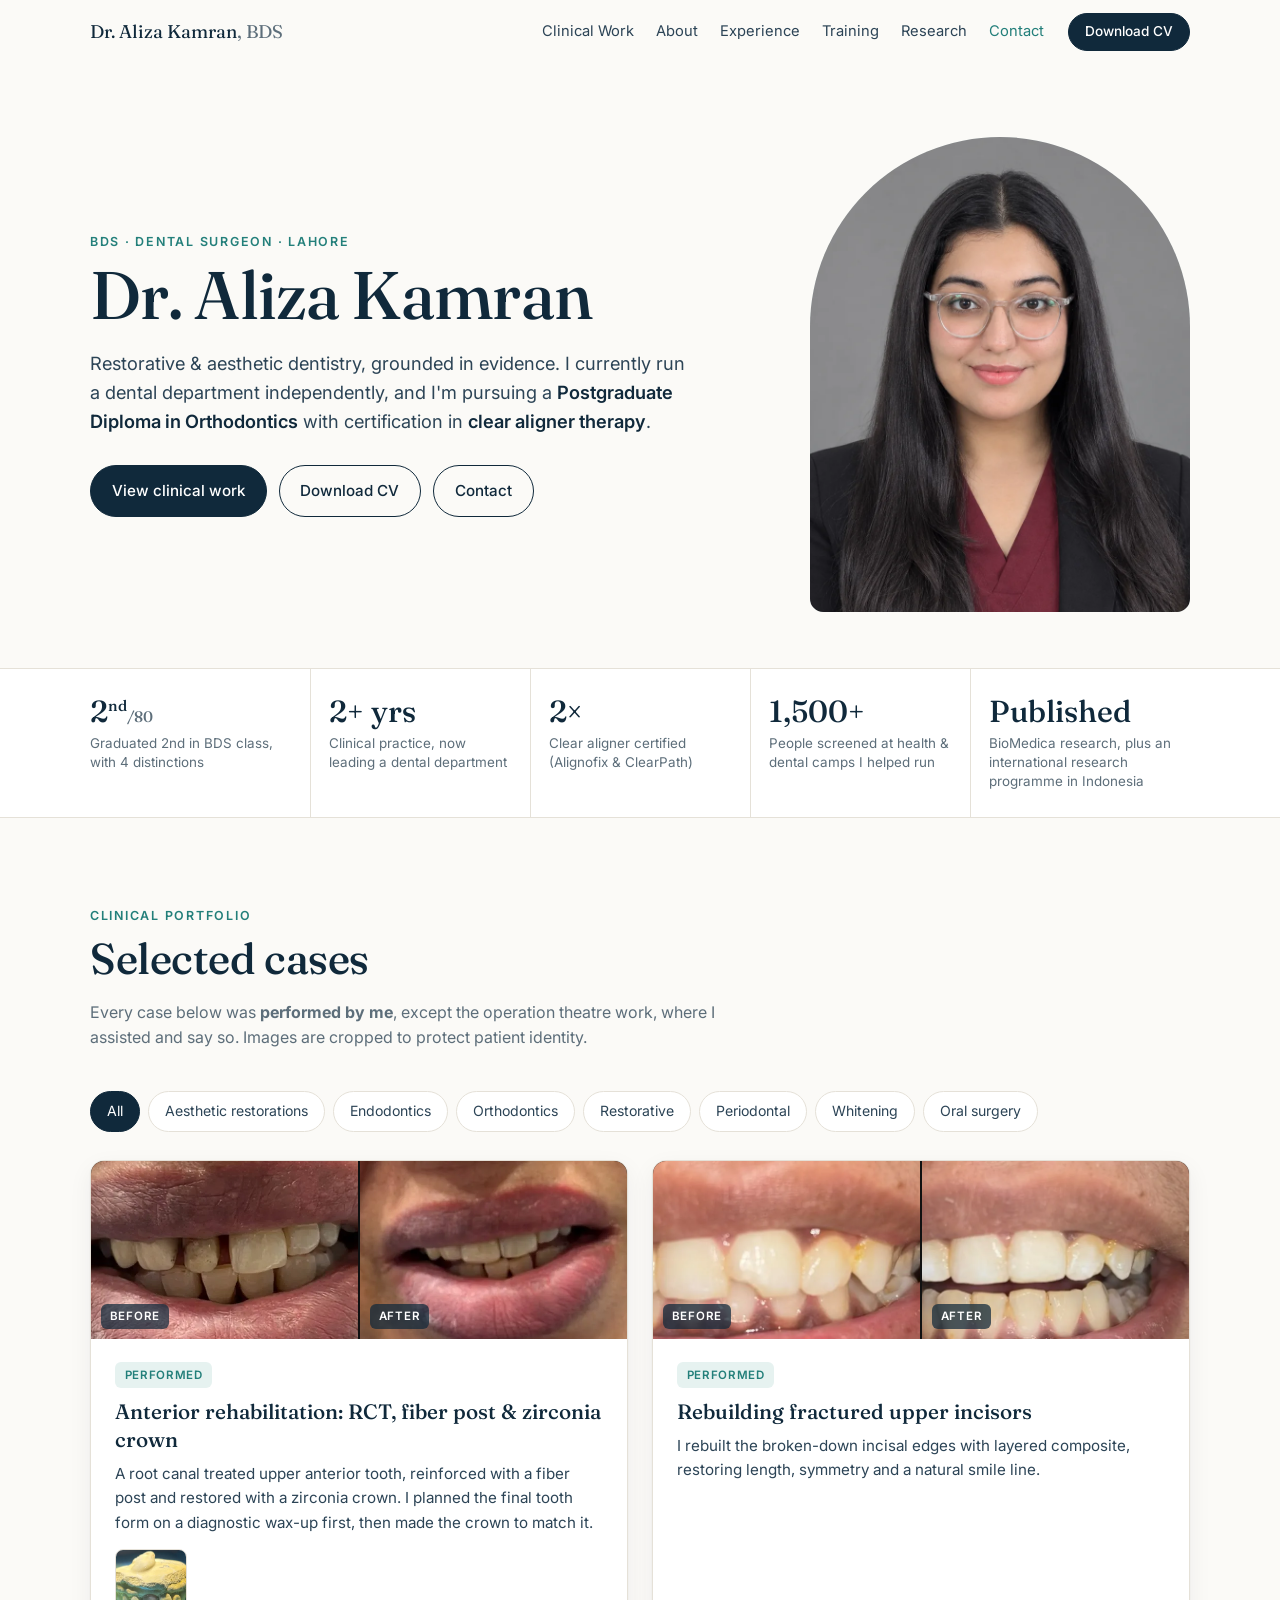
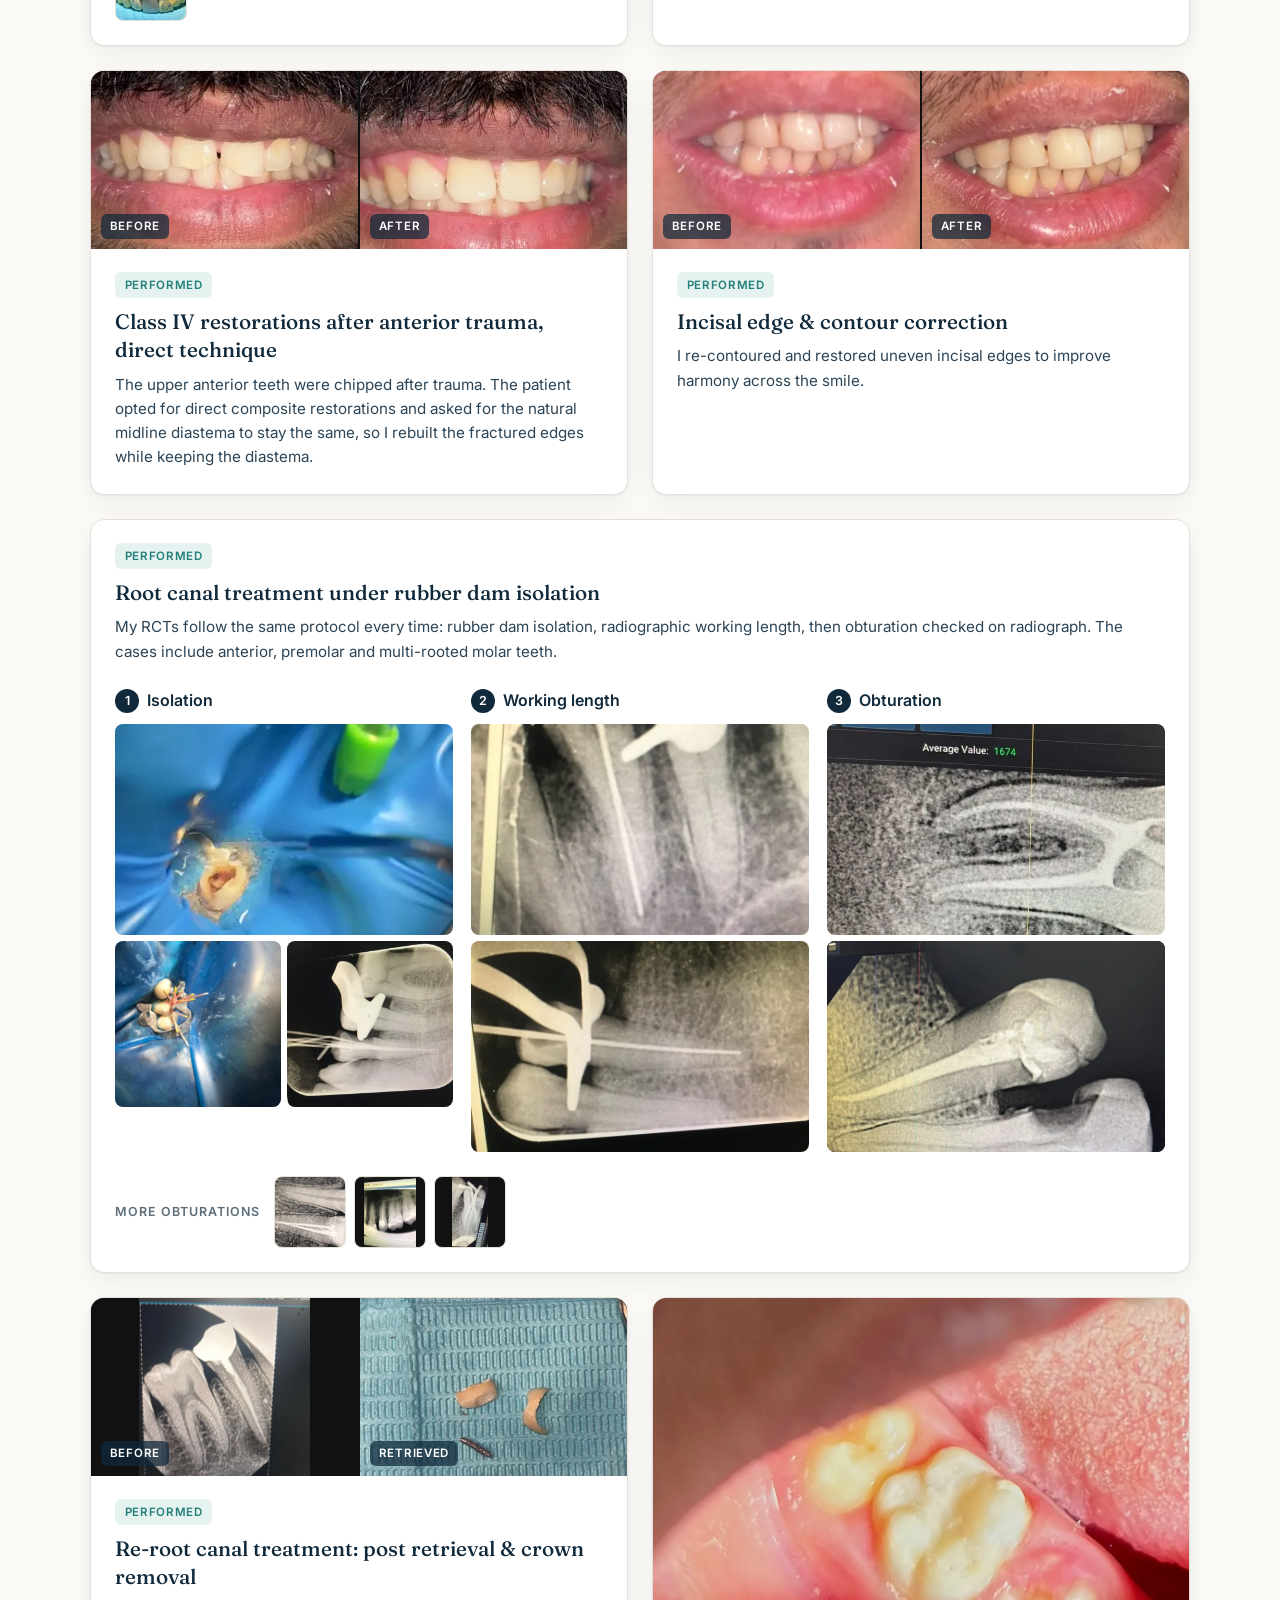
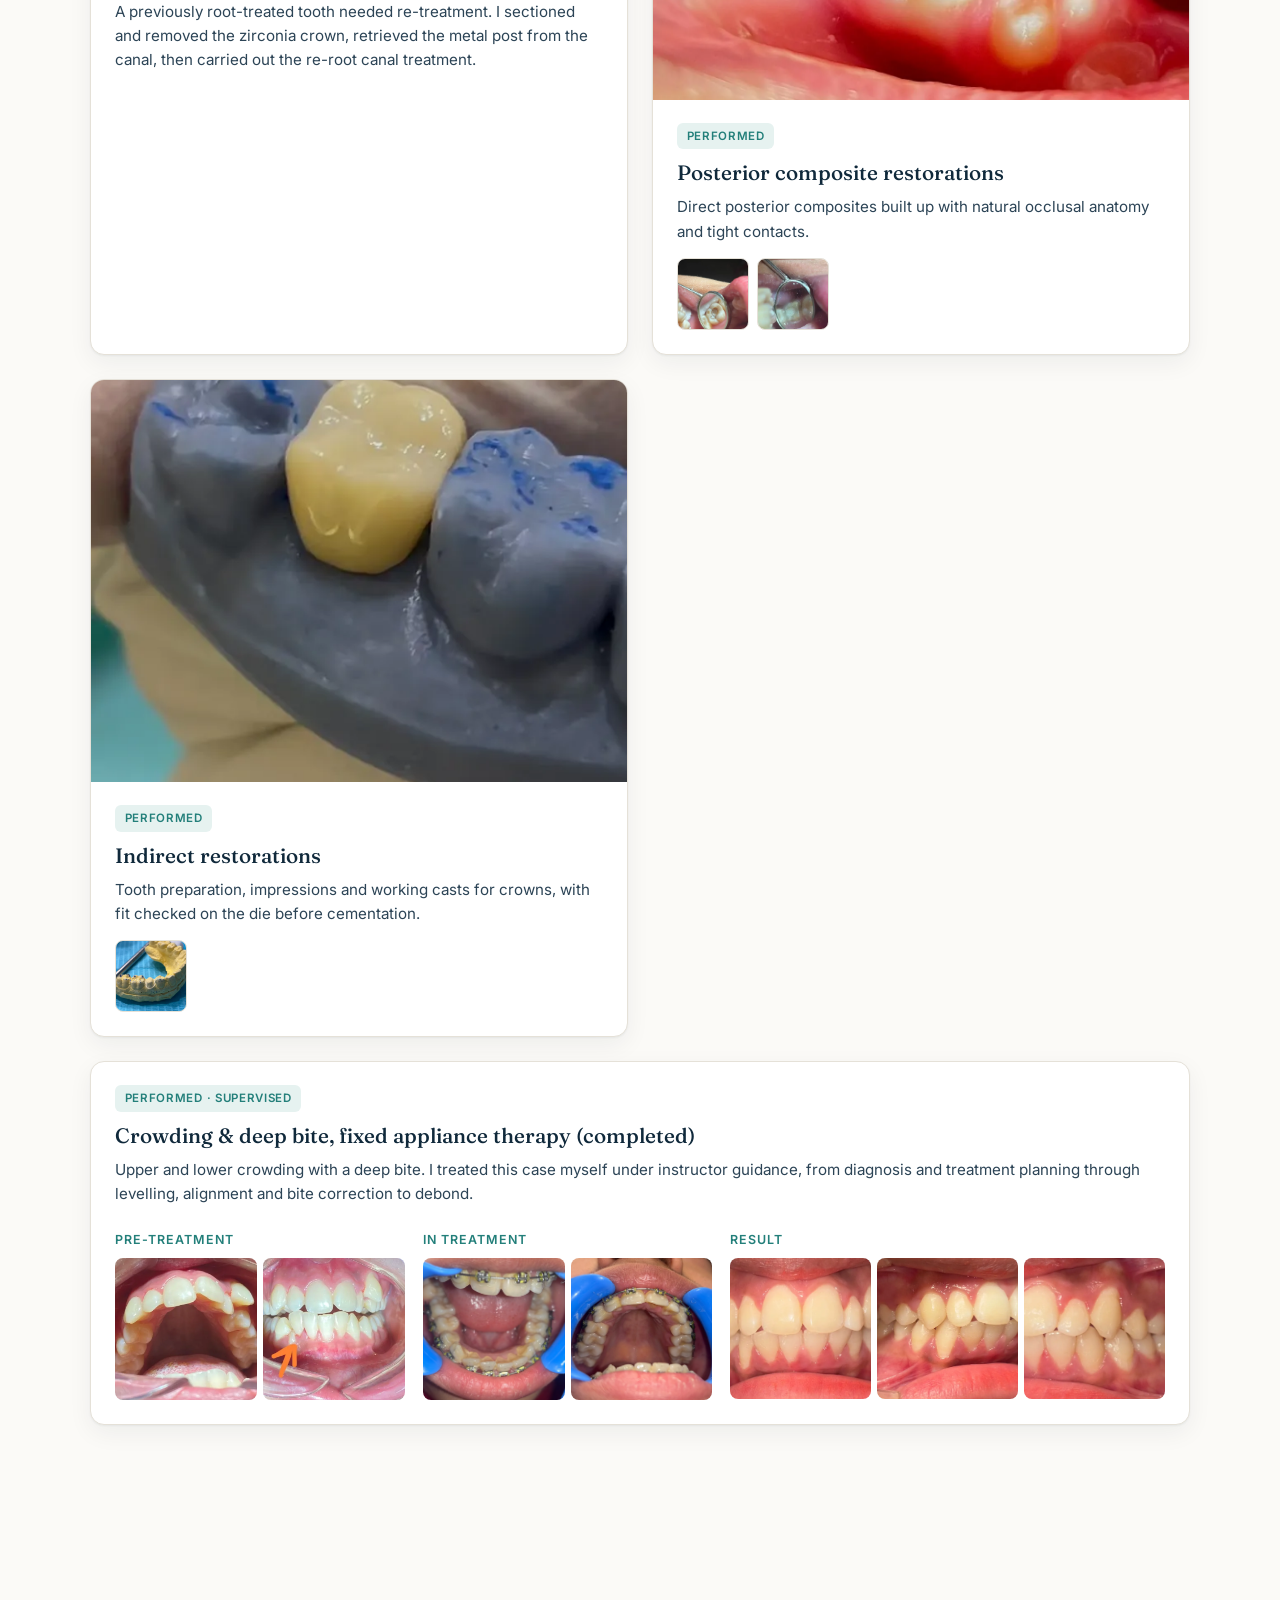
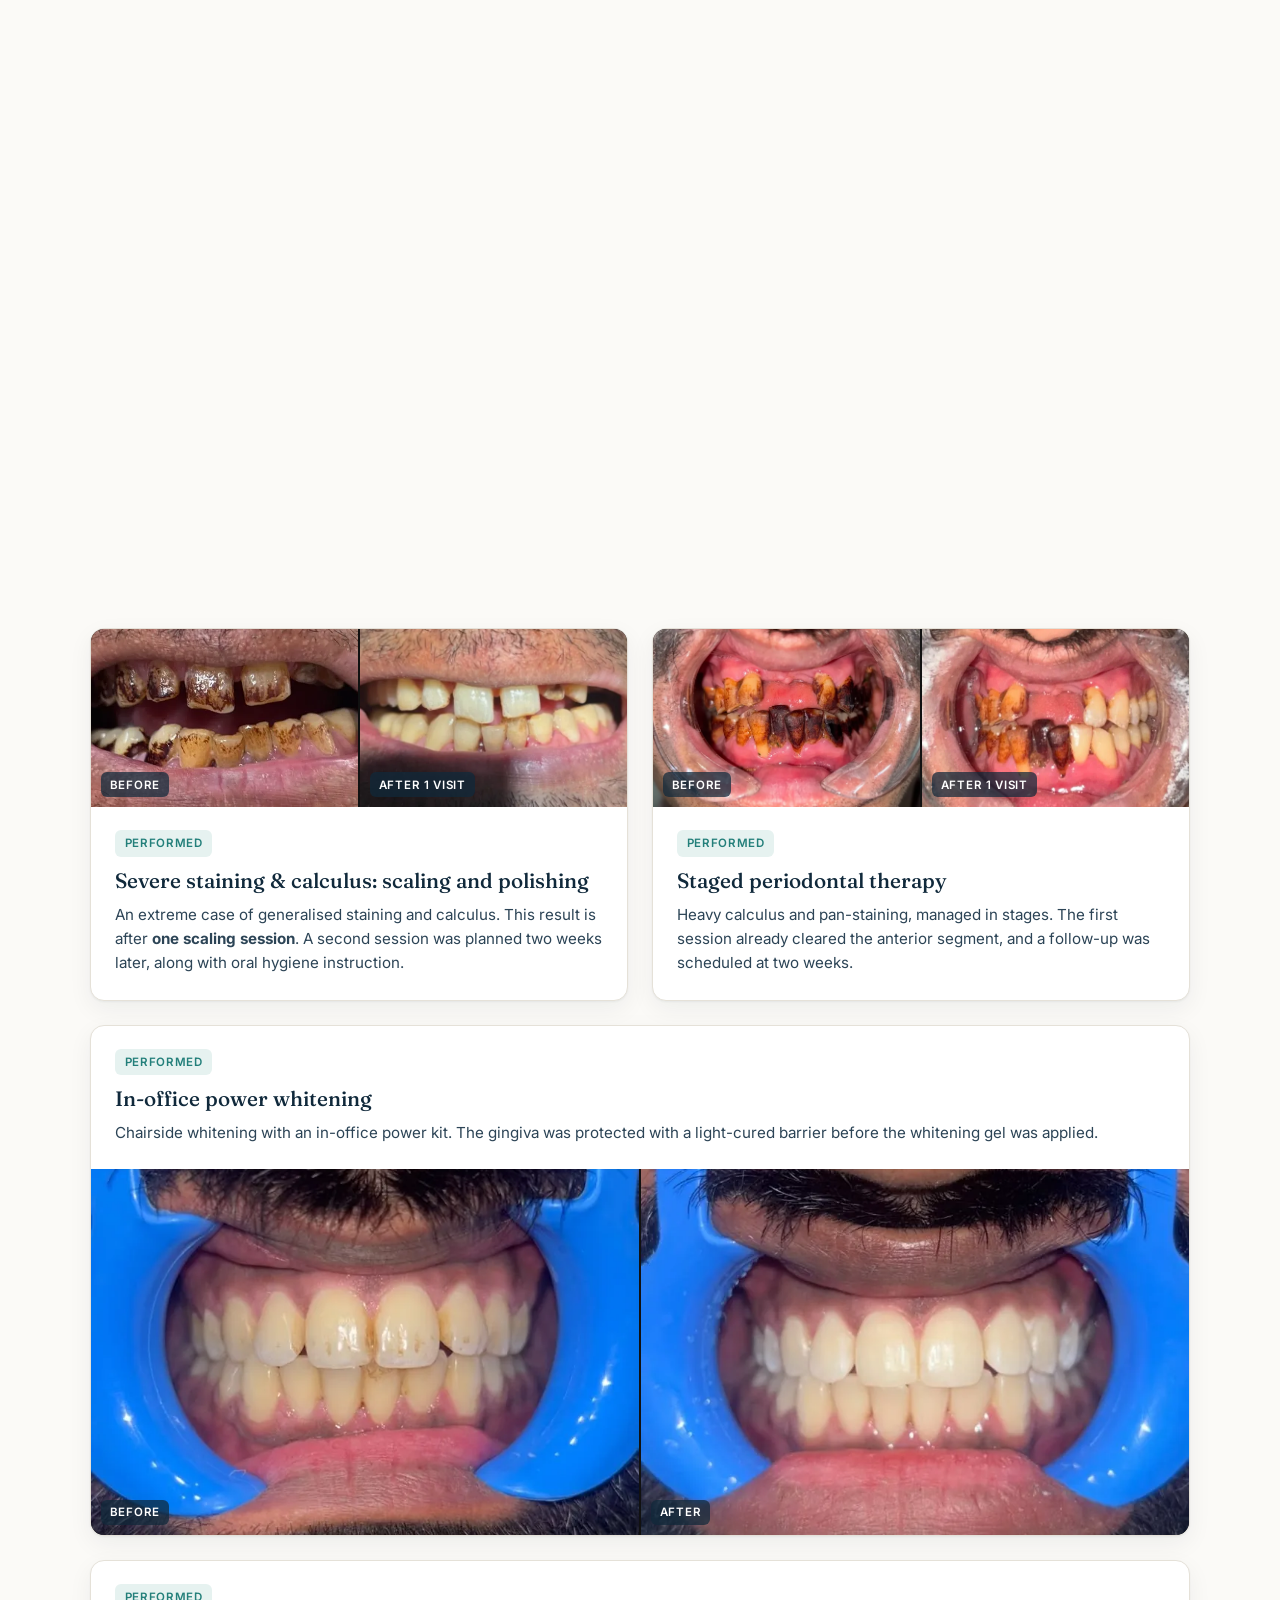
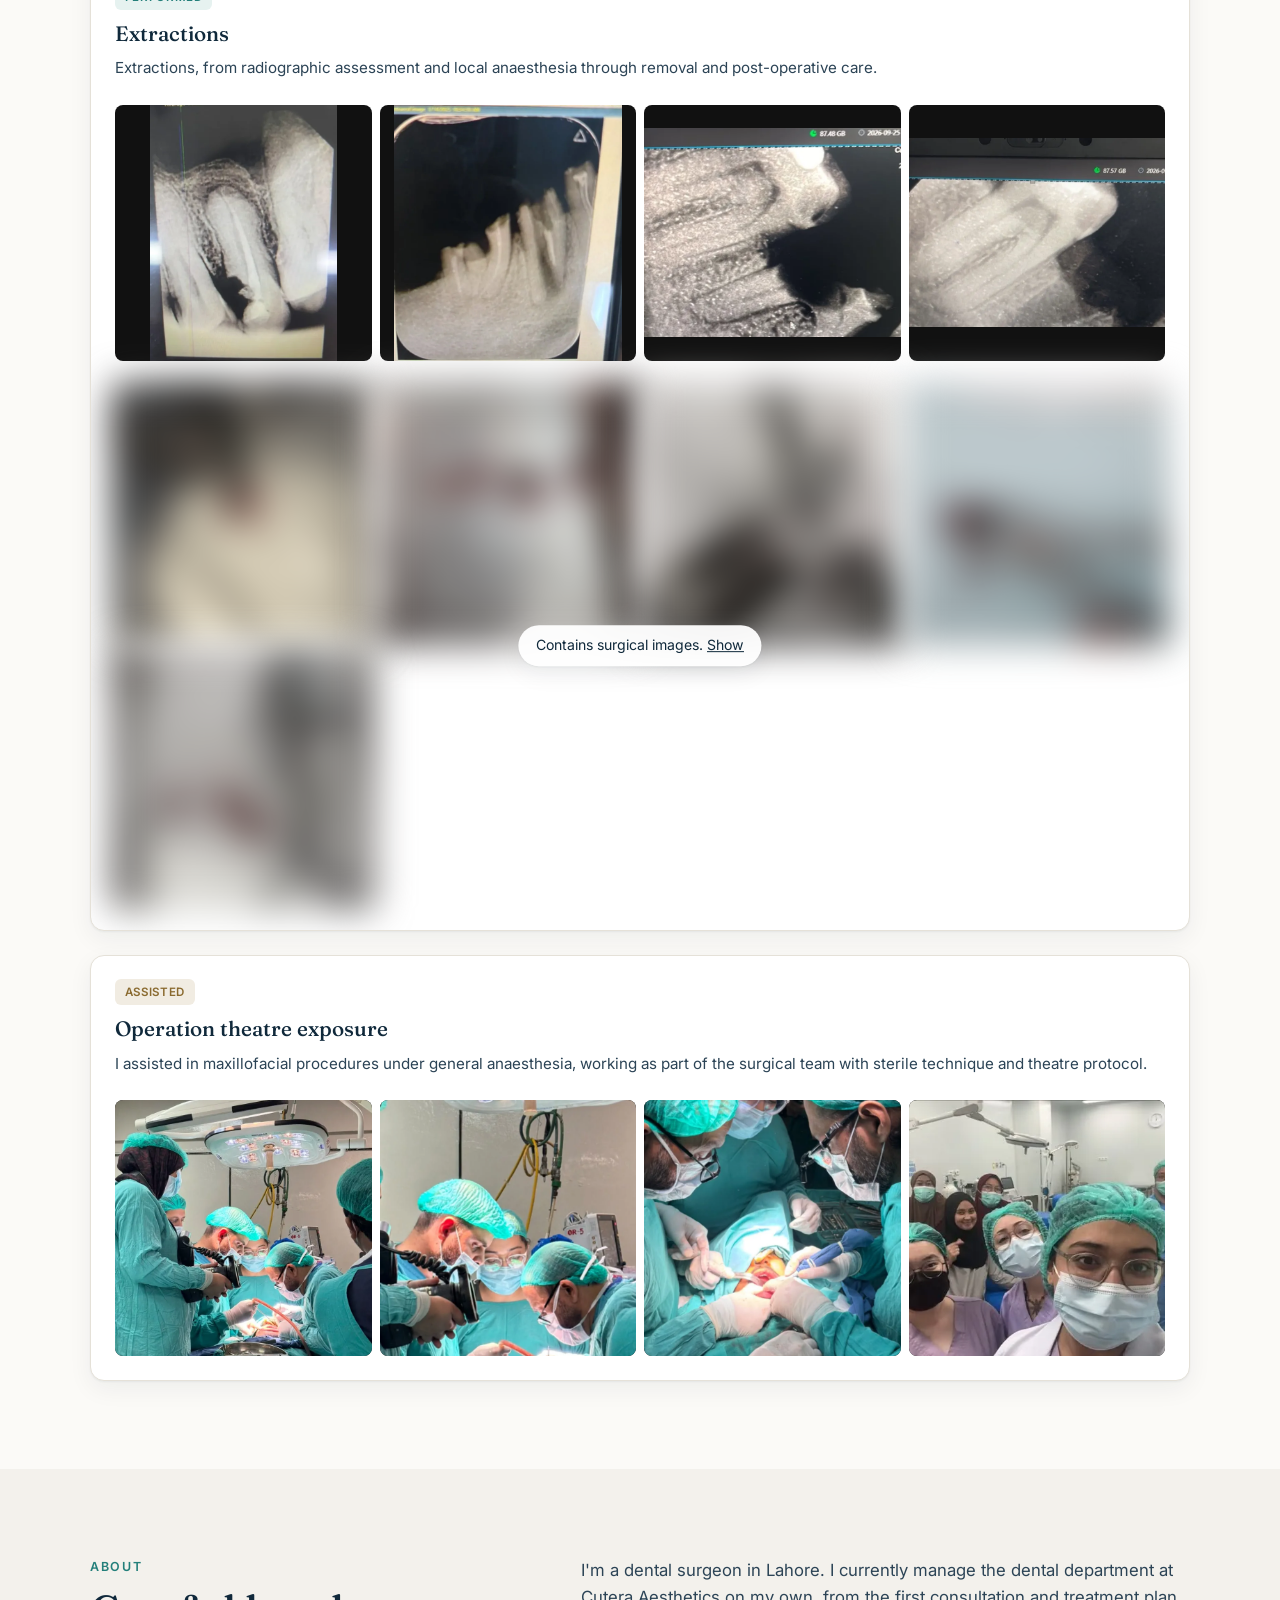
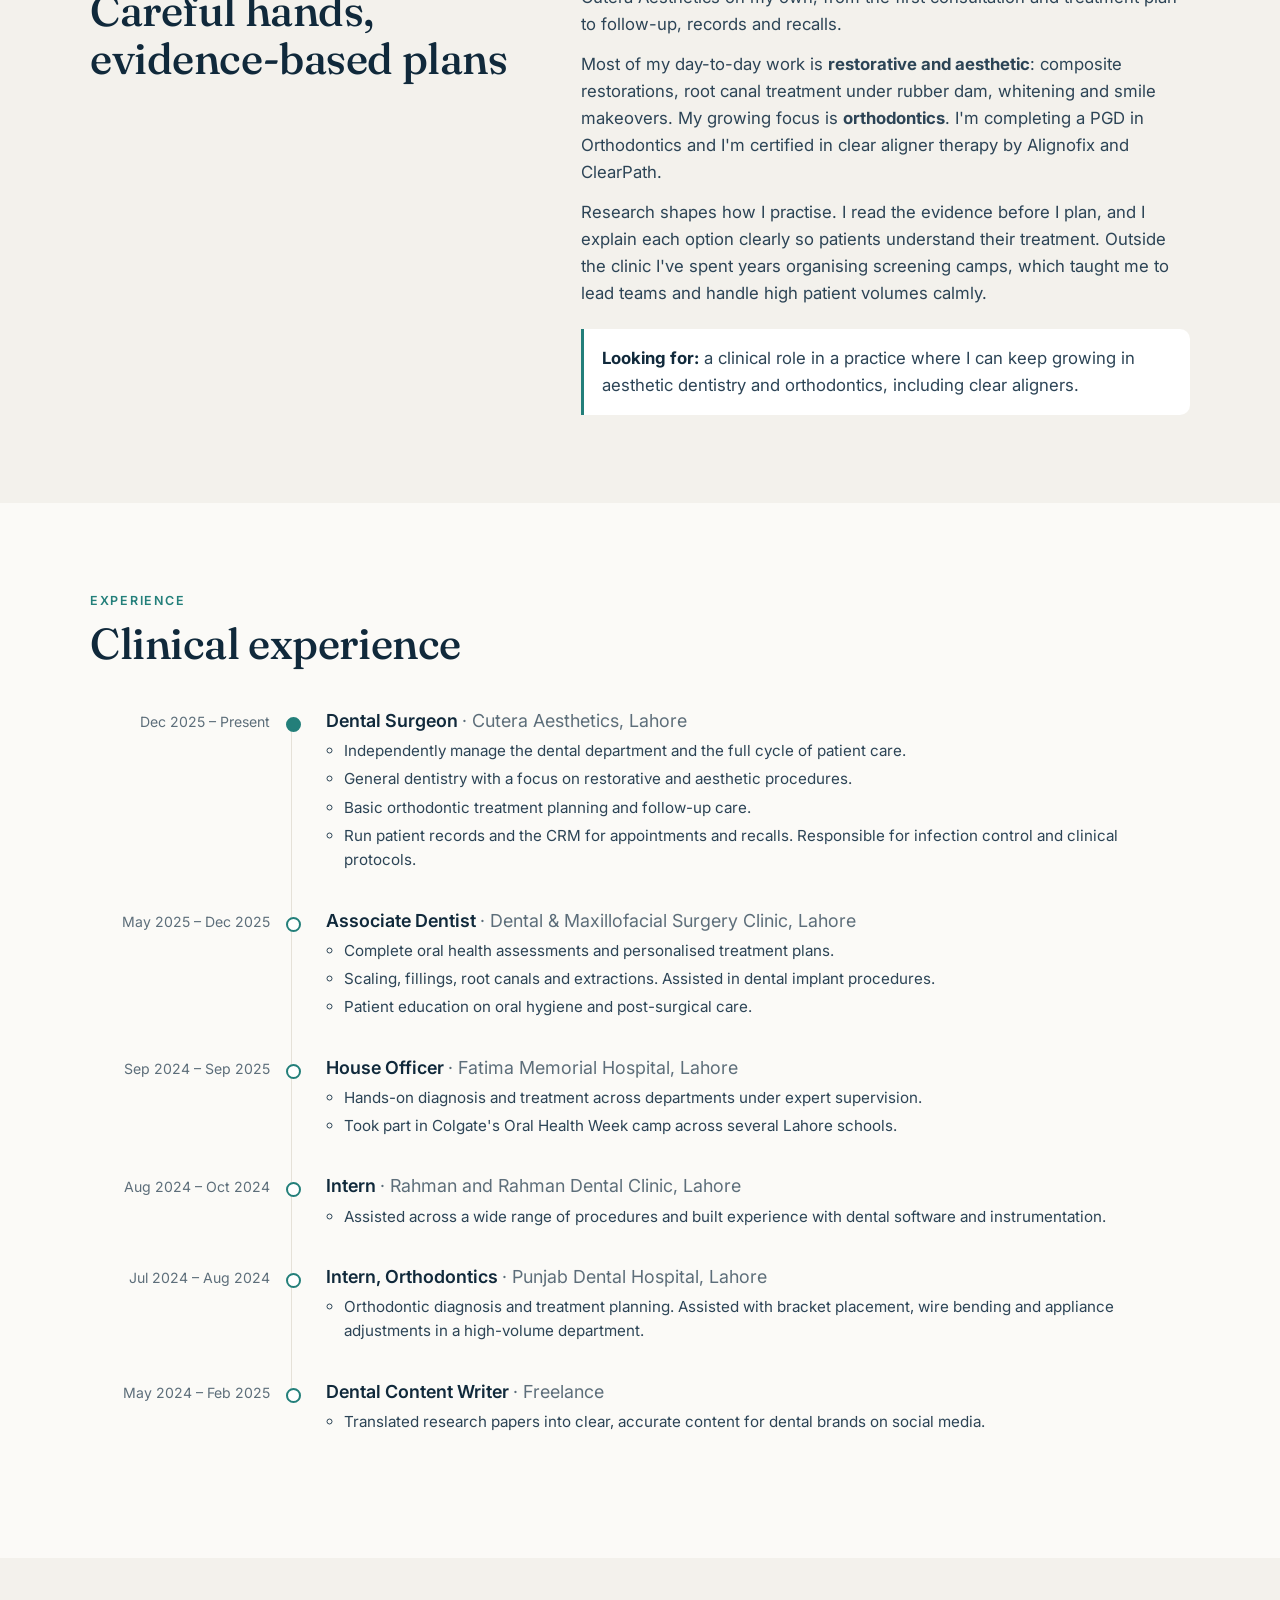
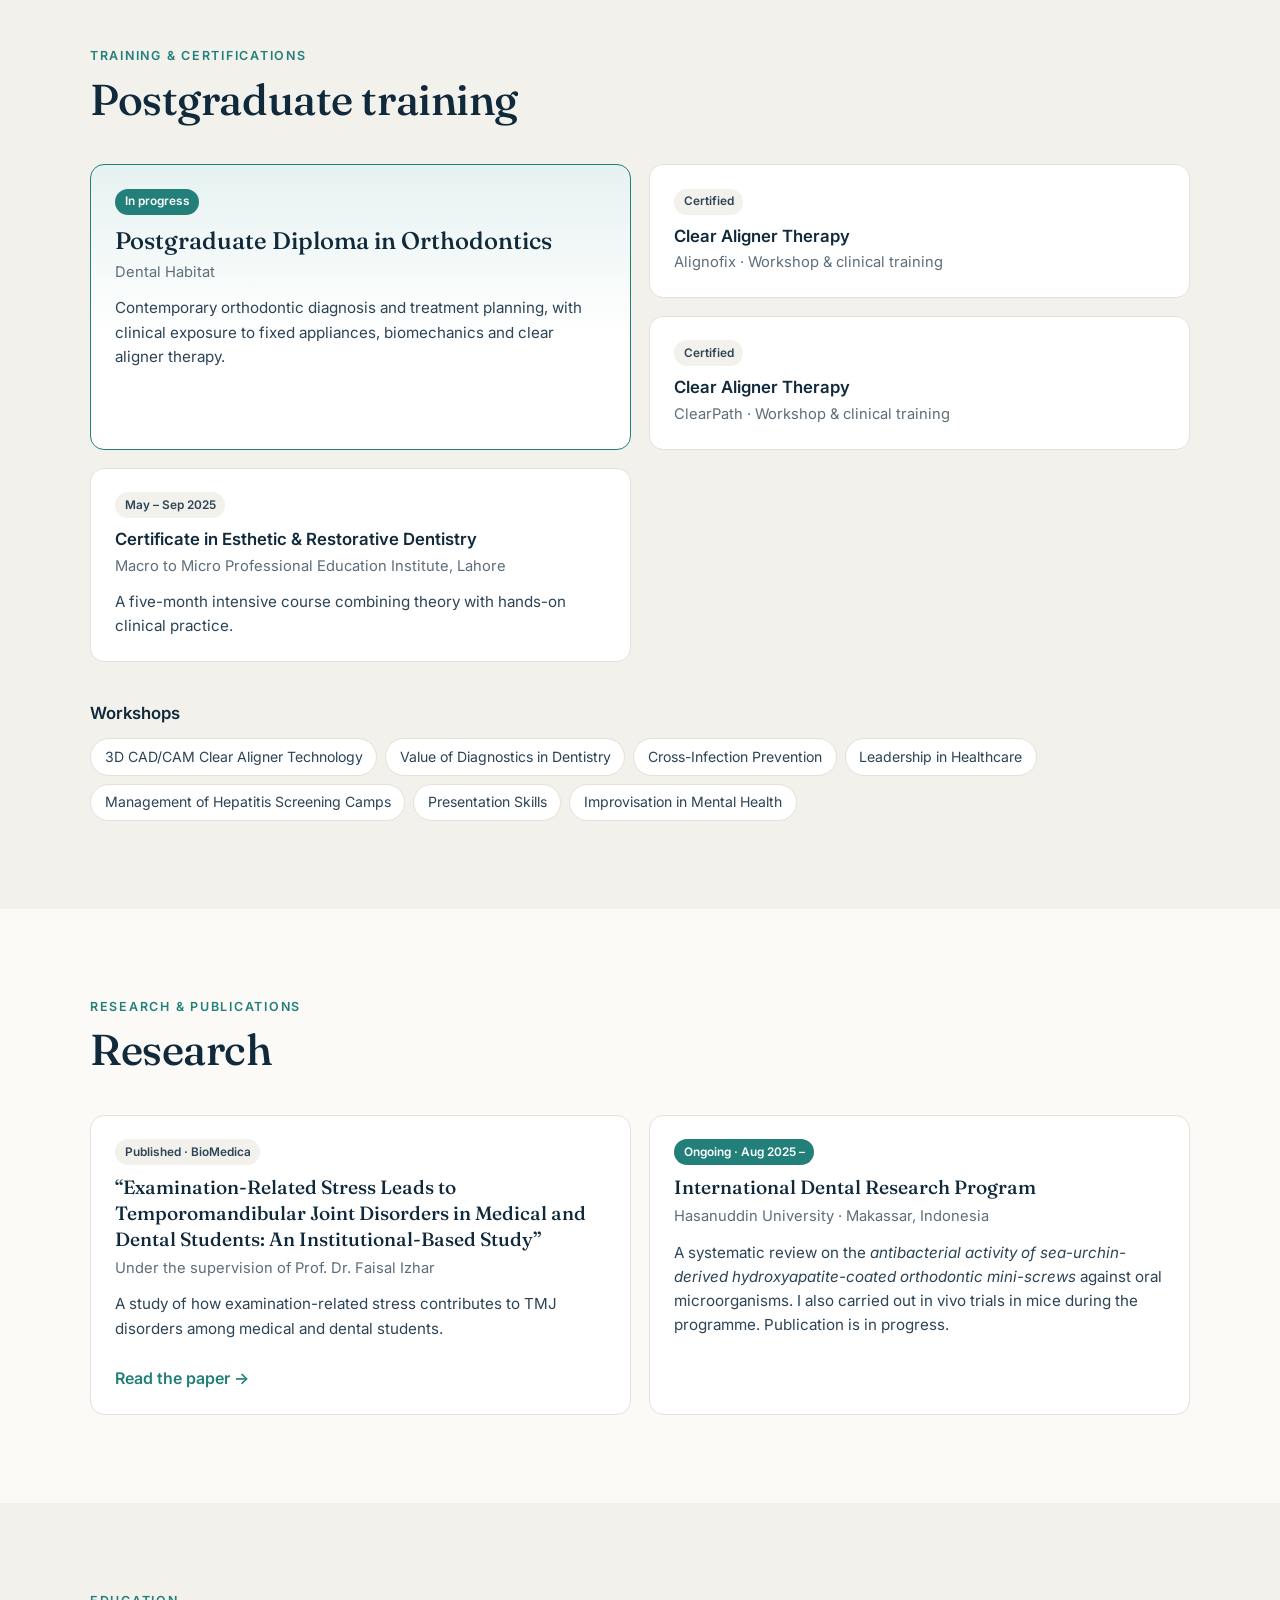
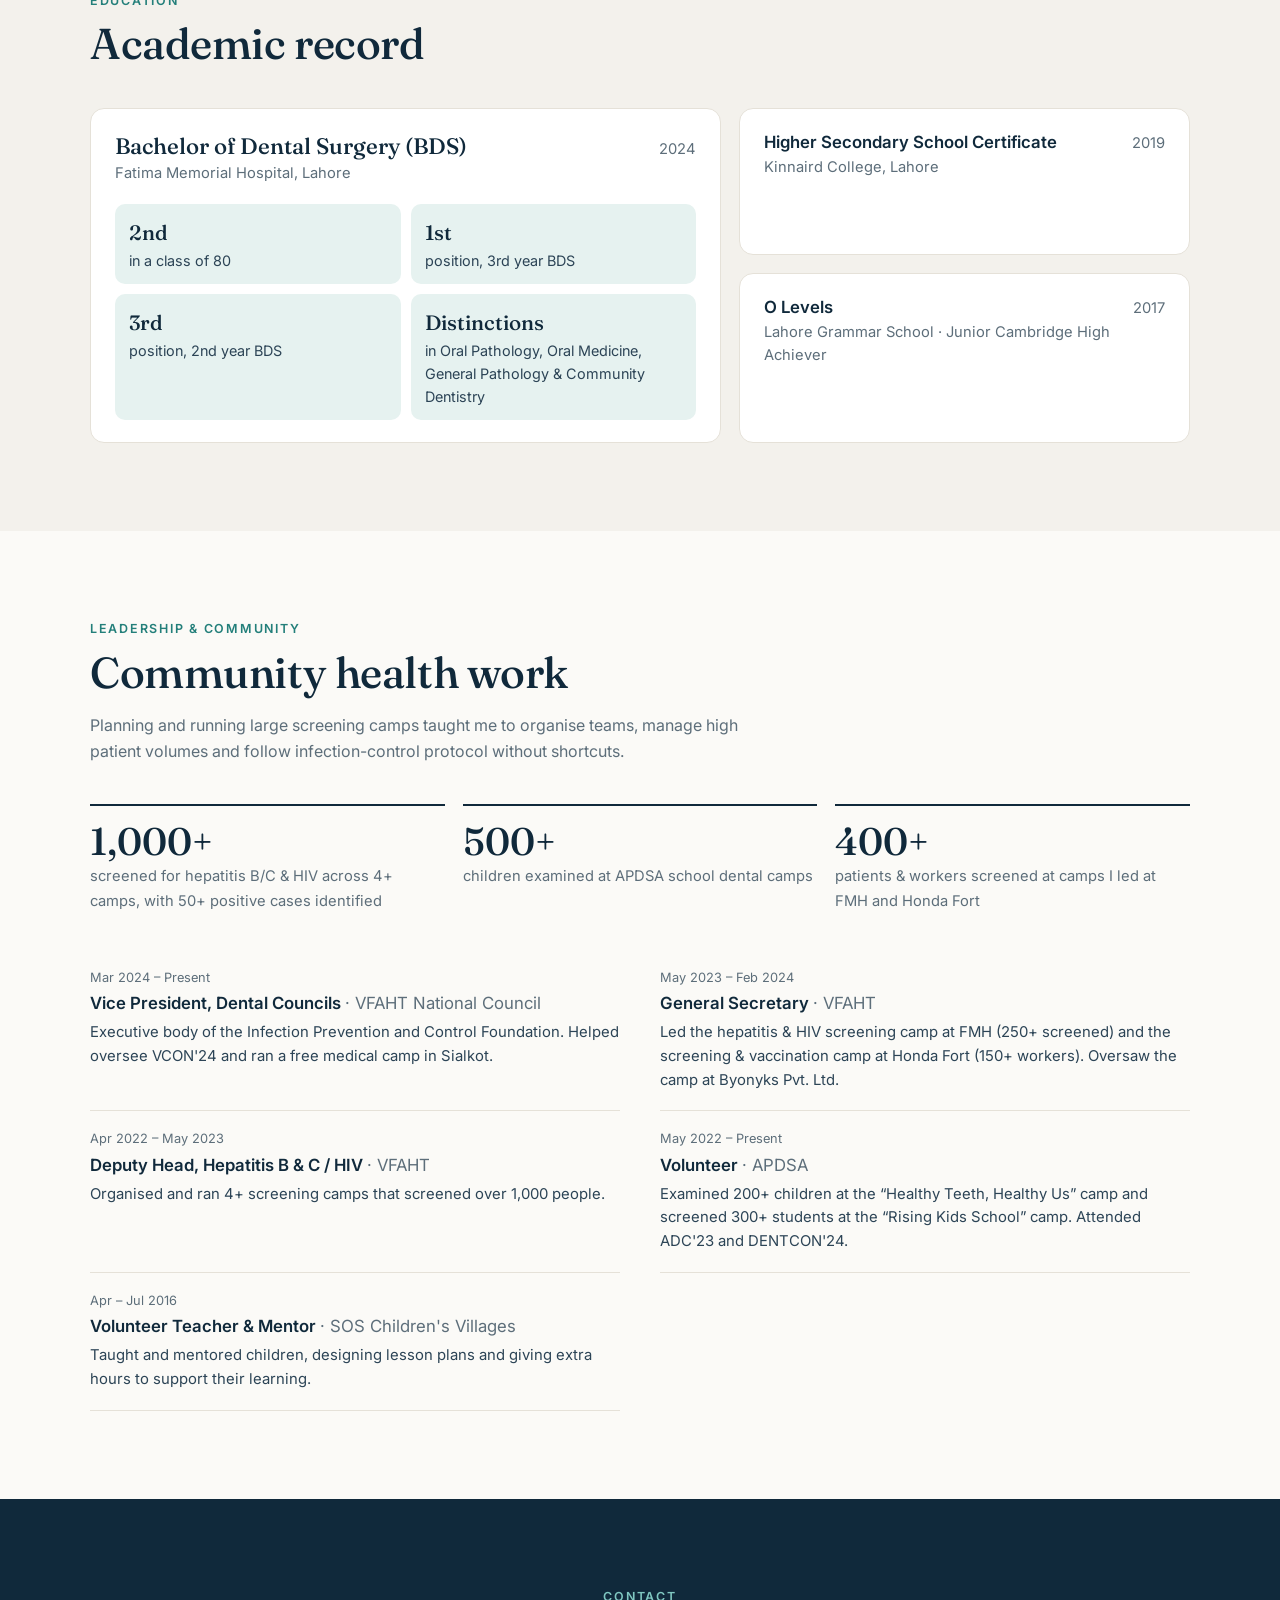
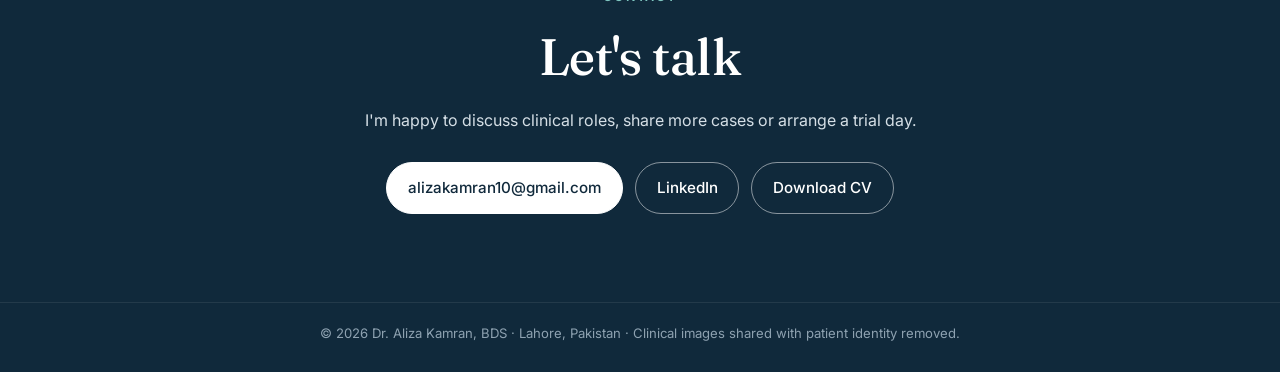
==== commit a0dbe2a8: "Recaption posterior video: crown cutting for PFM crown Co-Authored-By: Claude Opus 5.5 <noreply@anth" ====
--- a/index.html
+++ b/index.html
@@ -200,7 +200,7 @@
             <p>Direct posterior composites built up with natural occlusal anatomy and tight contacts.</p>
             <div class="thumbs">
               <img src="assets/img/resto-post-2.webp" alt="Mirror view of occlusal restoration" loading="lazy" data-caption="Occlusal restoration, mirror view: indirect pulp capping with Dycal">
-              <video src="assets/video/resto-mirror.mp4" poster="assets/video/resto-mirror.webp" muted loop playsinline preload="none" aria-label="Mirror view of posterior restoration, video"></video>
+              <video src="assets/video/resto-mirror.mp4" poster="assets/video/resto-mirror.webp" muted loop playsinline preload="none" aria-label="Crown cutting of posterior teeth for PFM crown" data-caption="Crown cutting of posterior teeth for PFM crown"></video>
             </div>
           </div>
         </article>
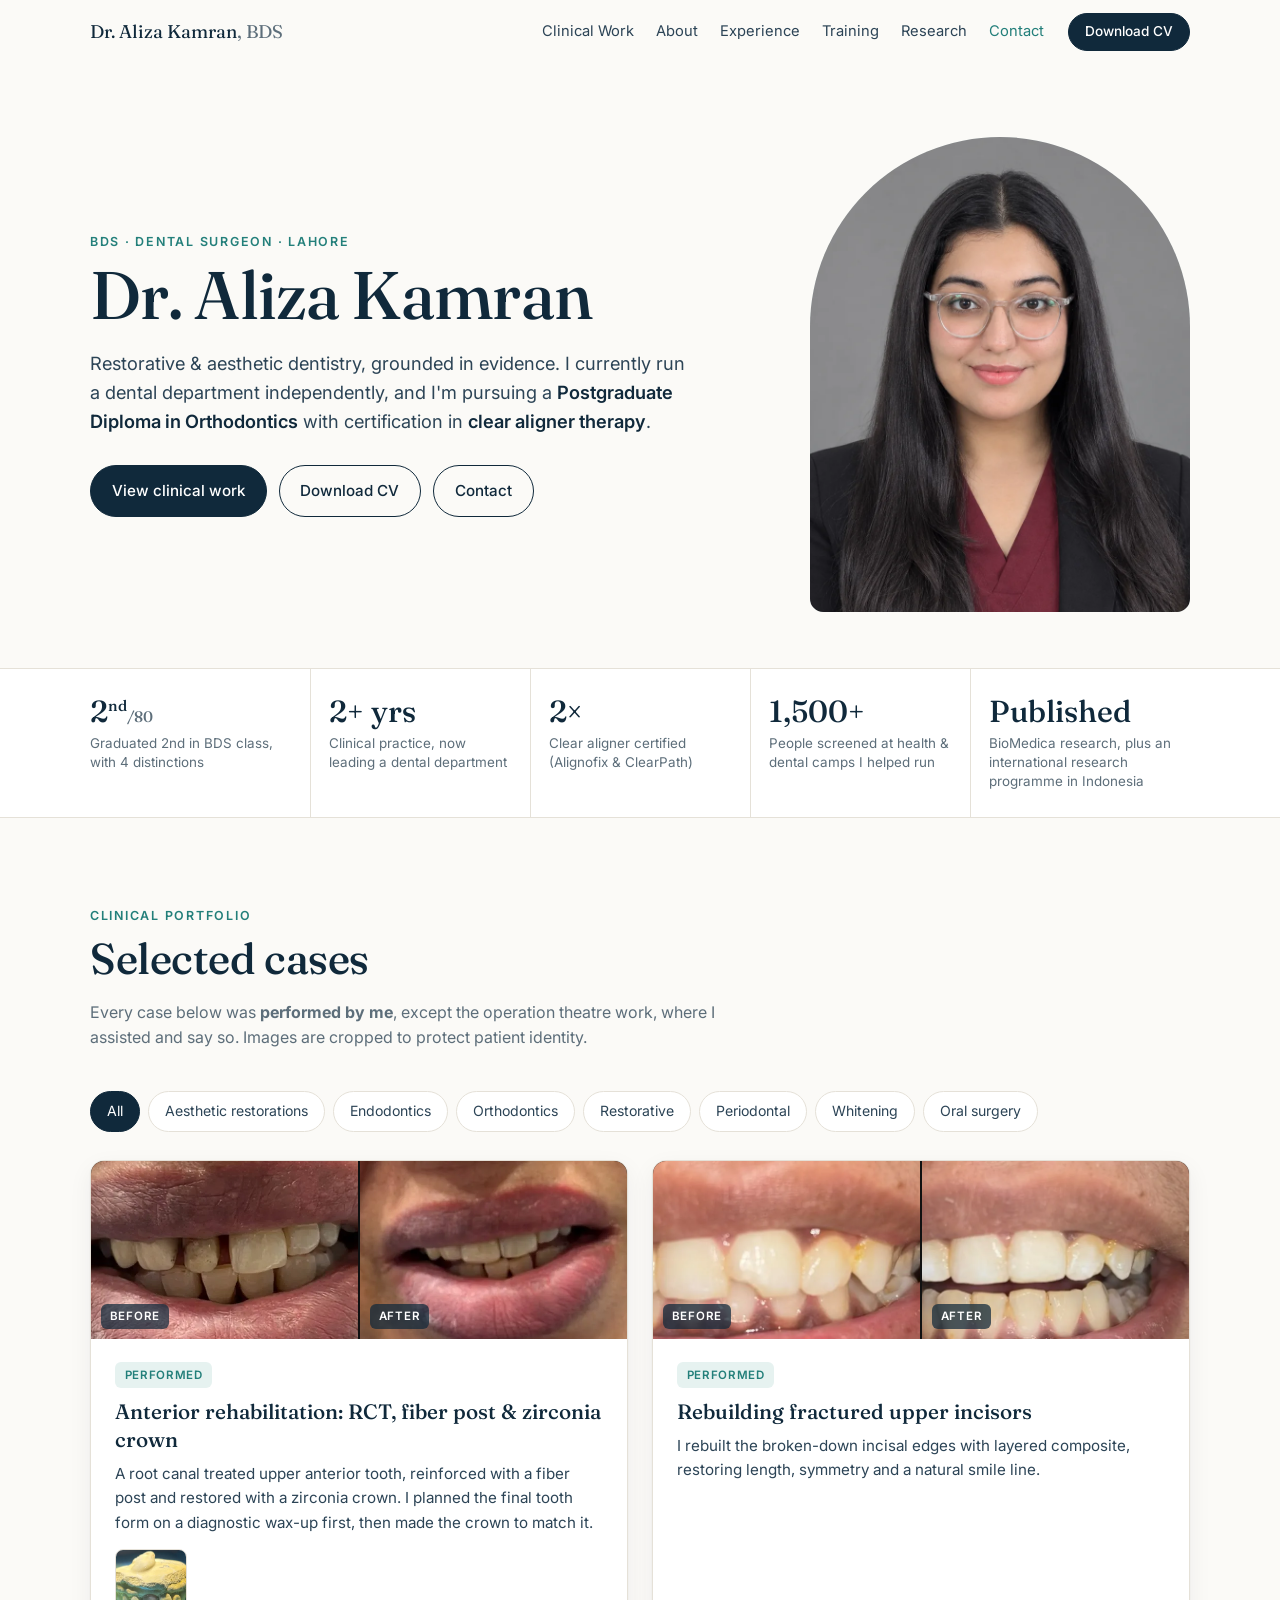
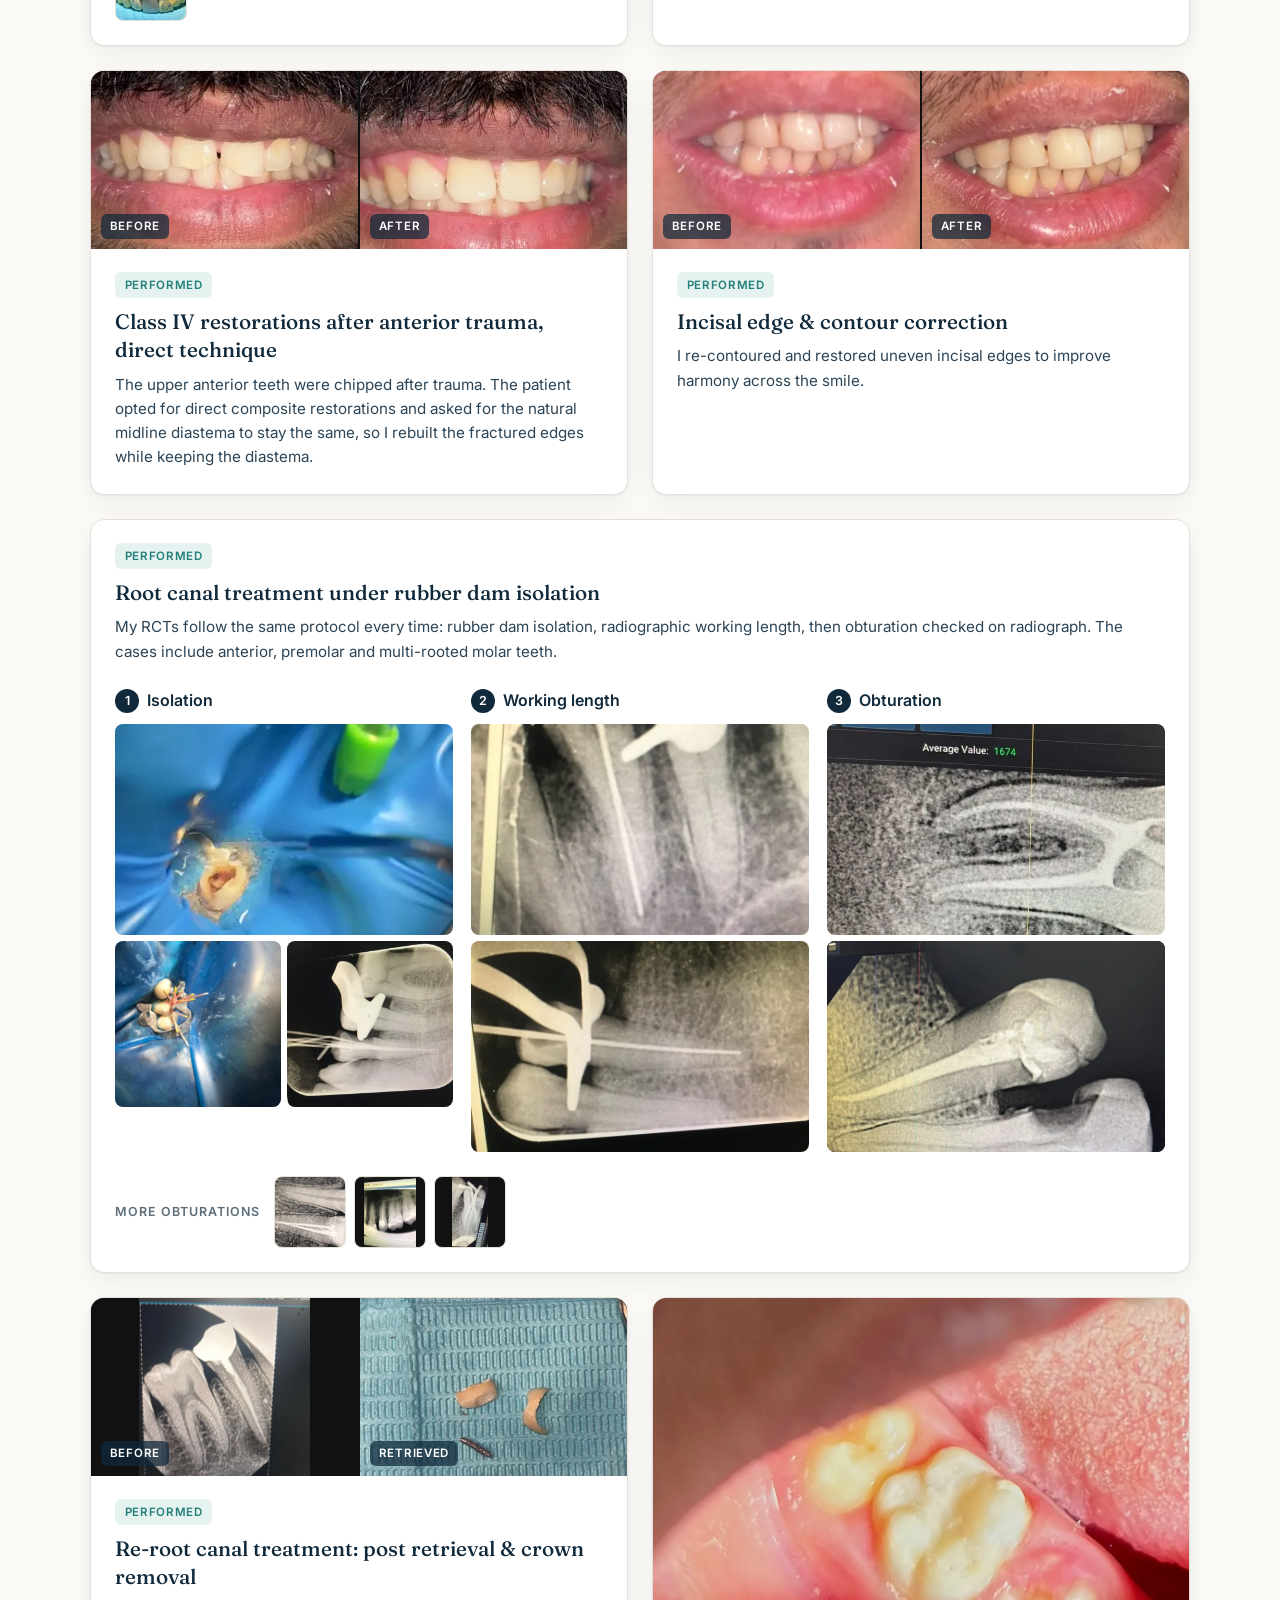
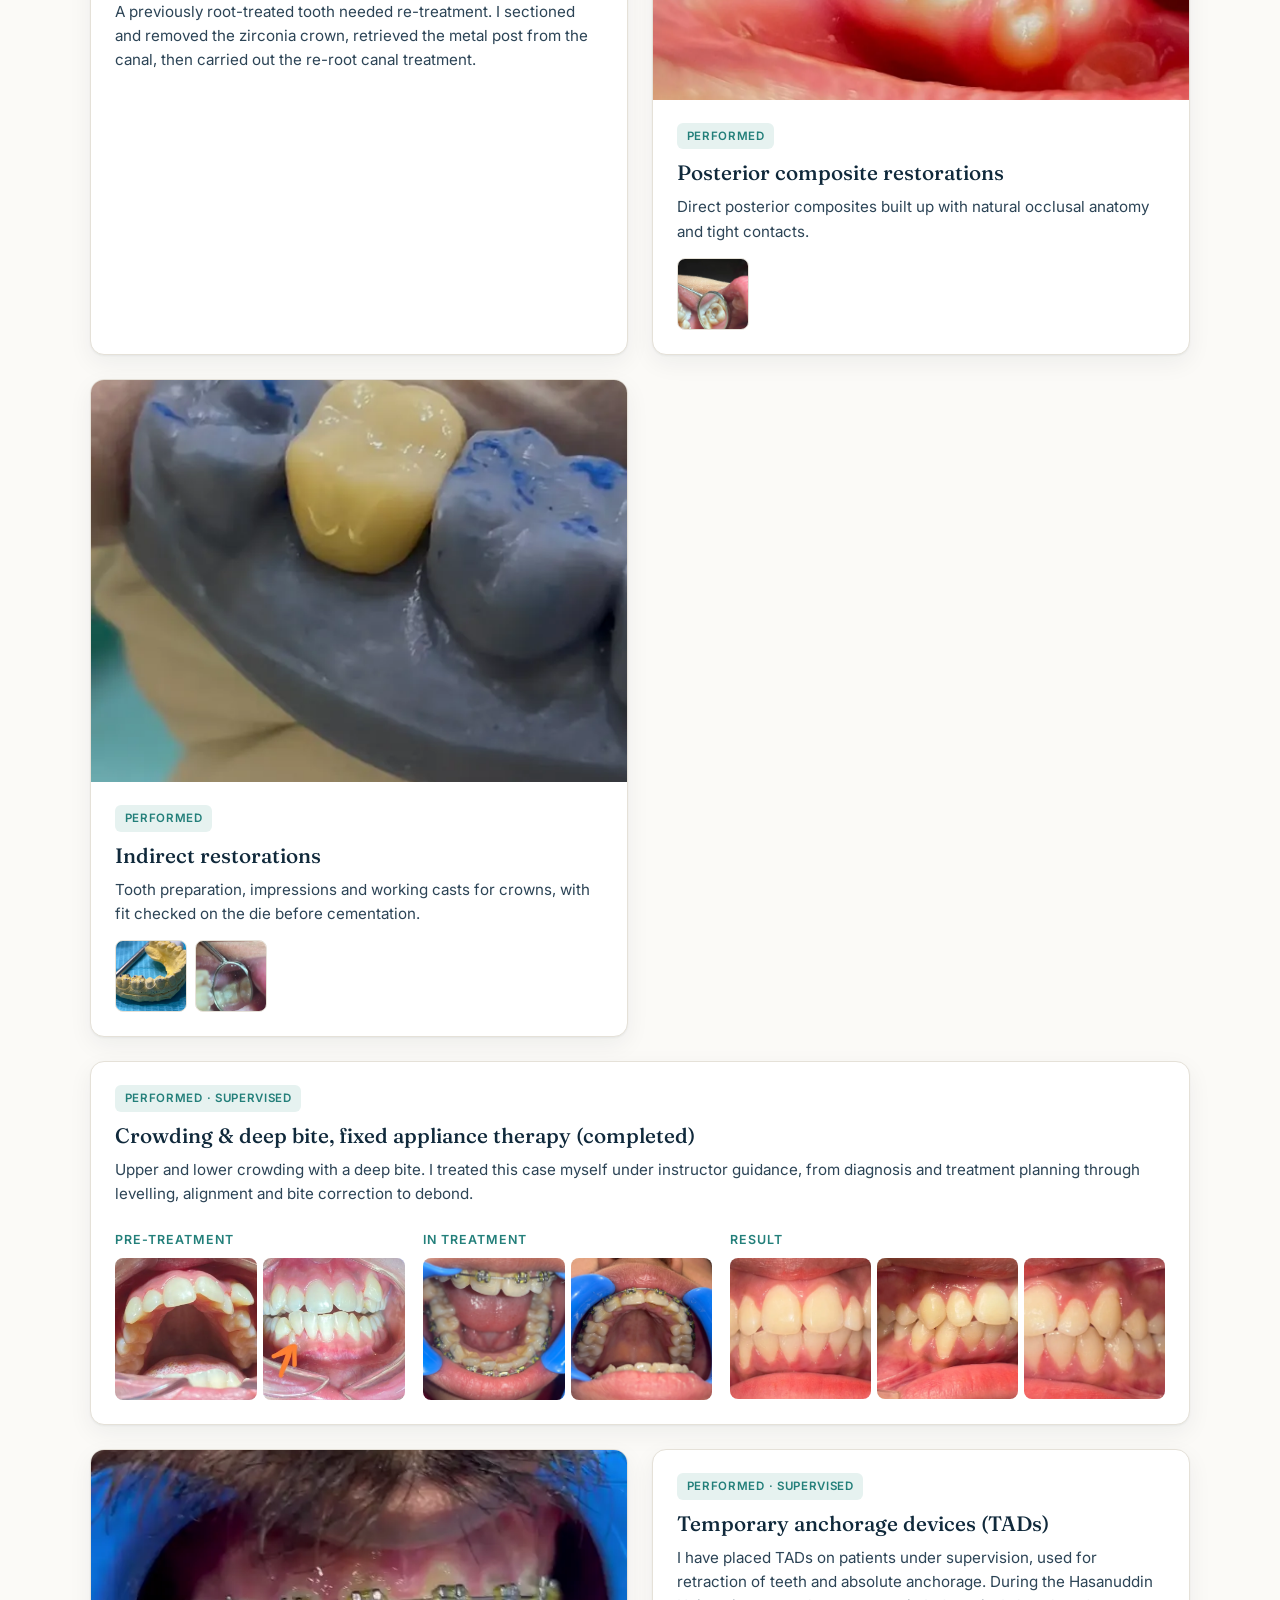
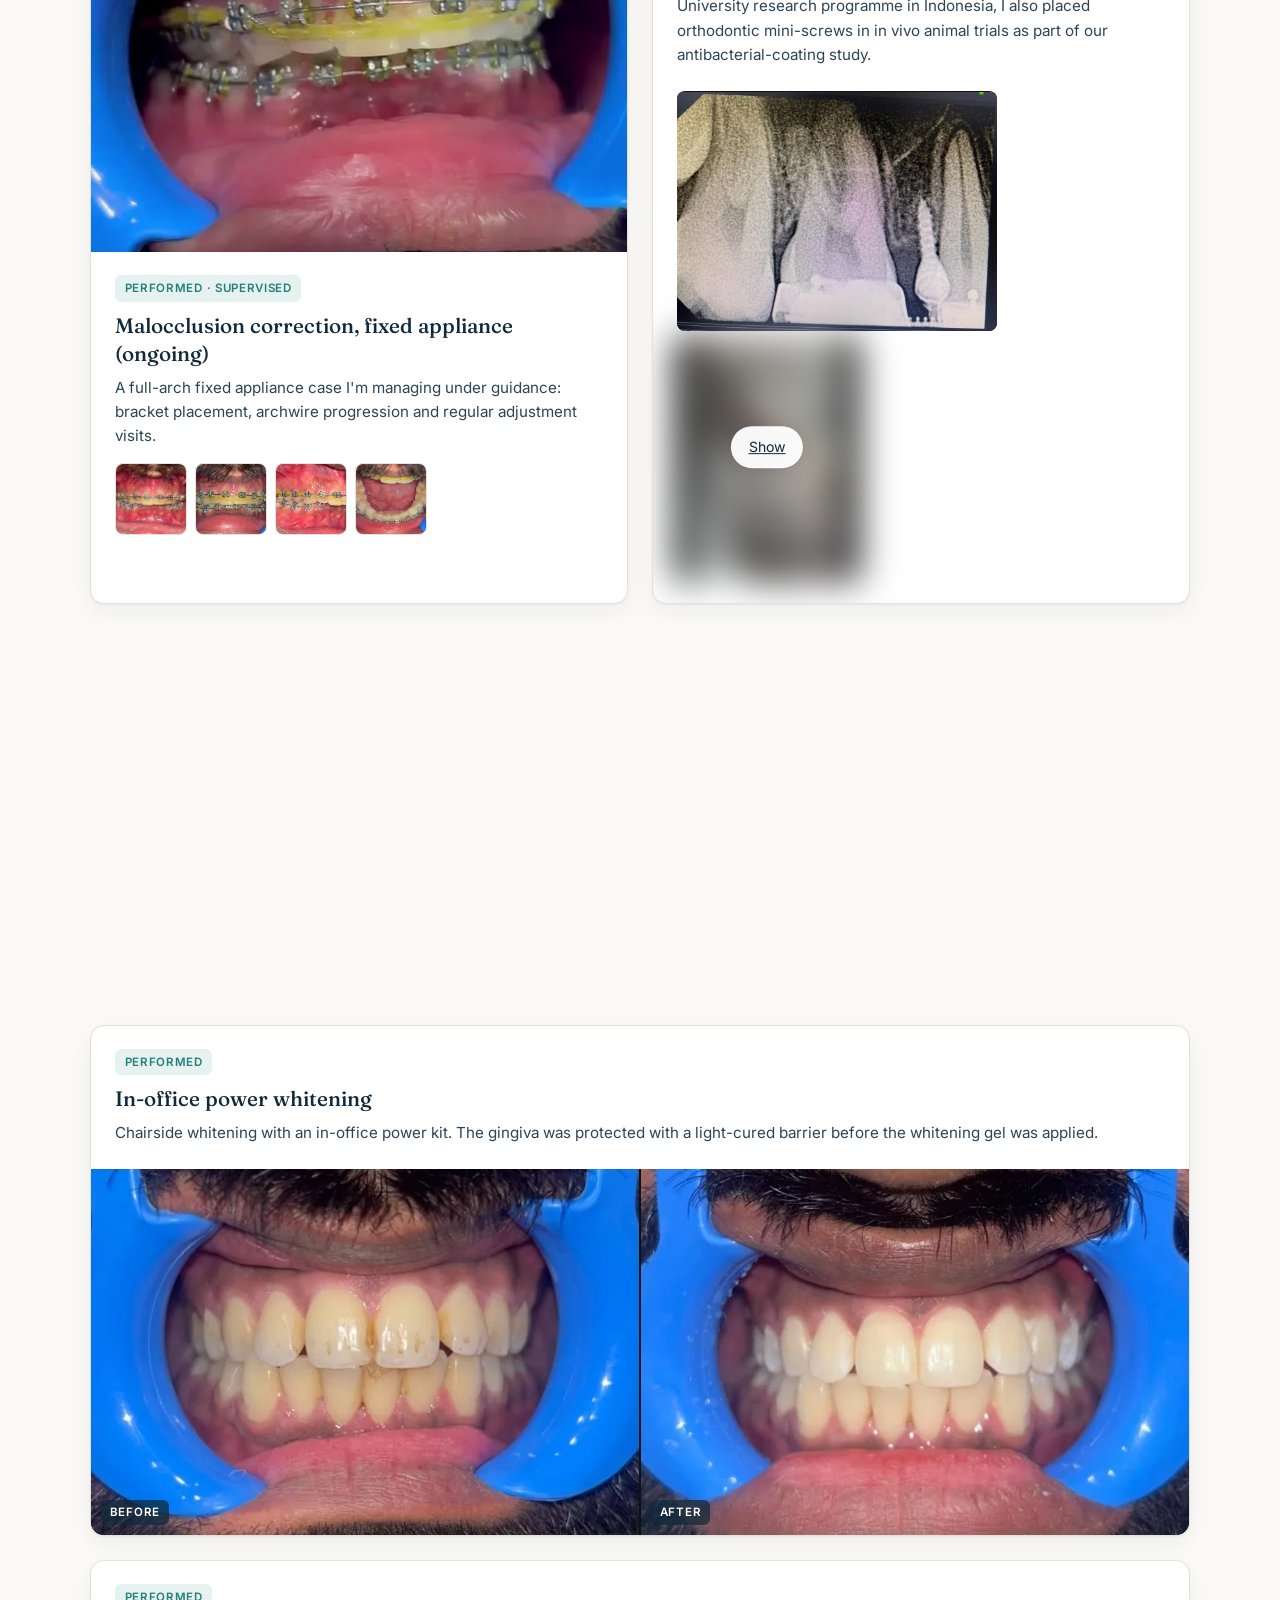
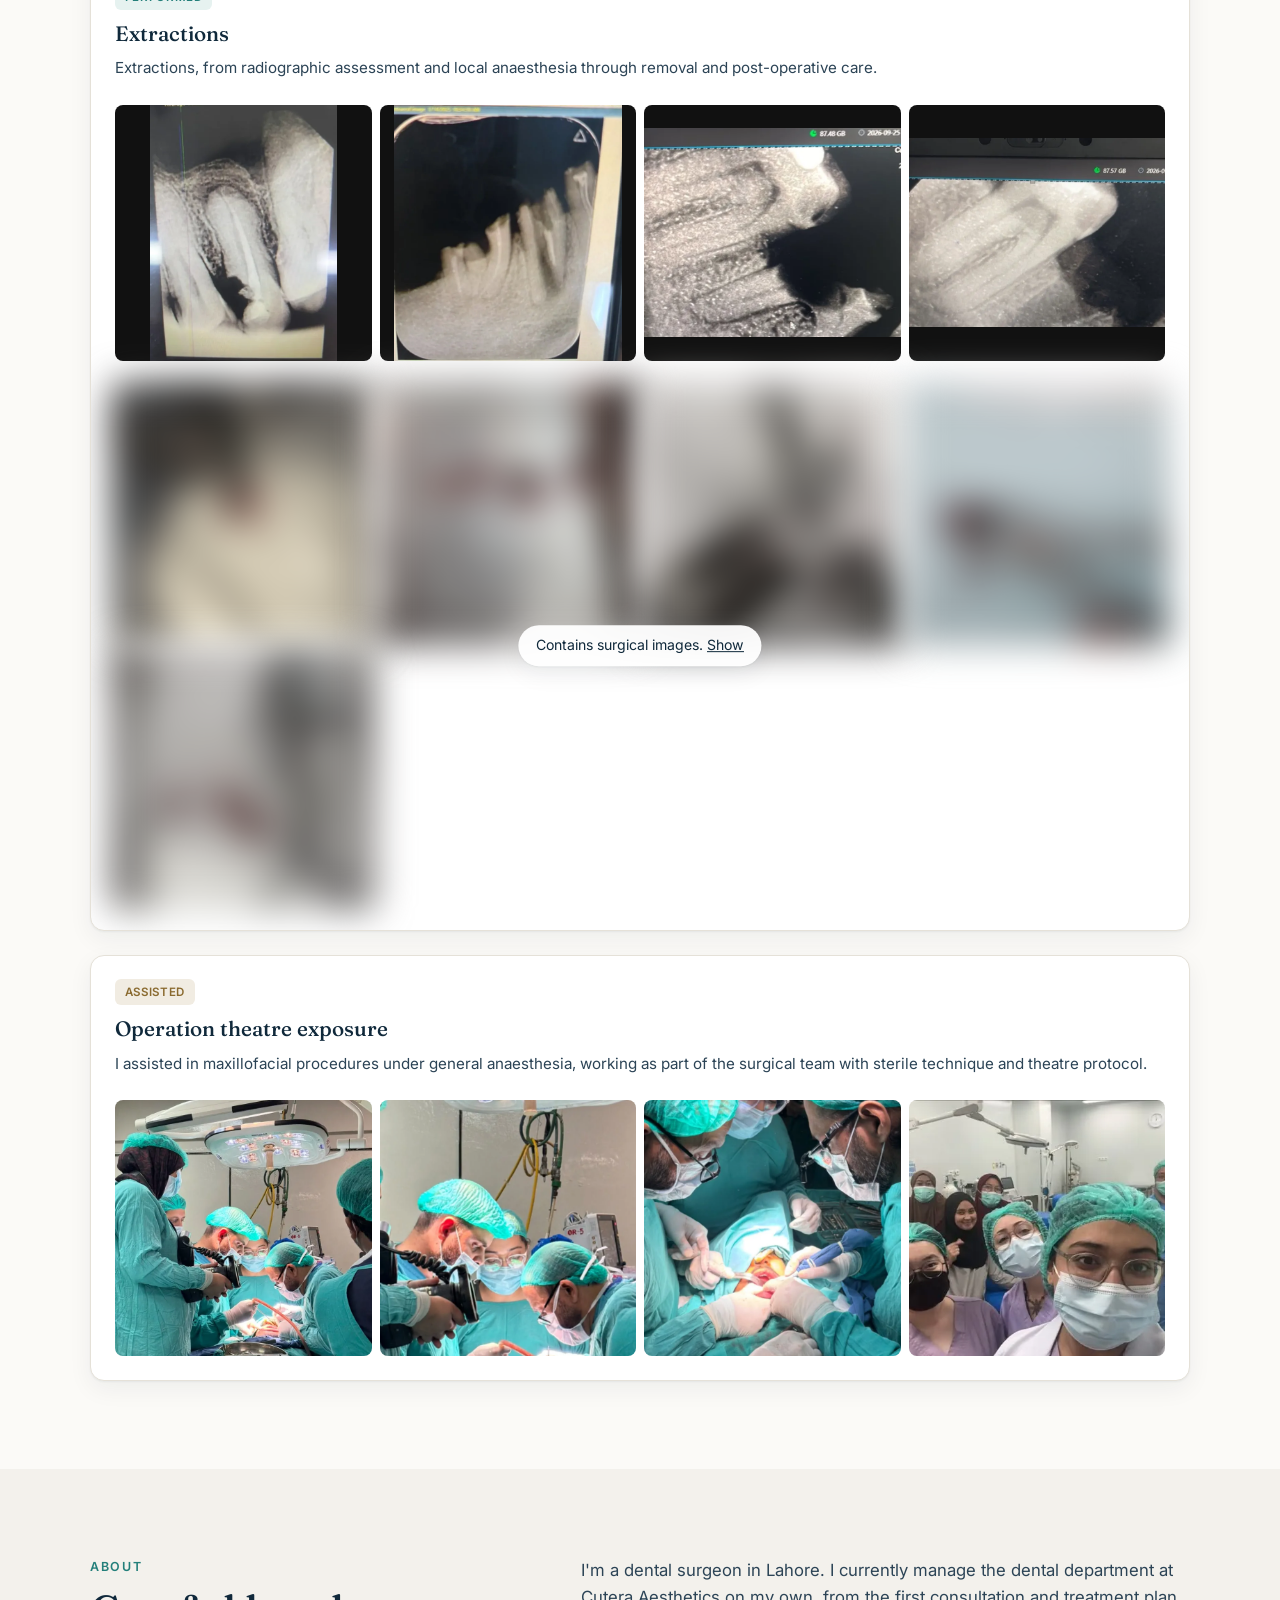
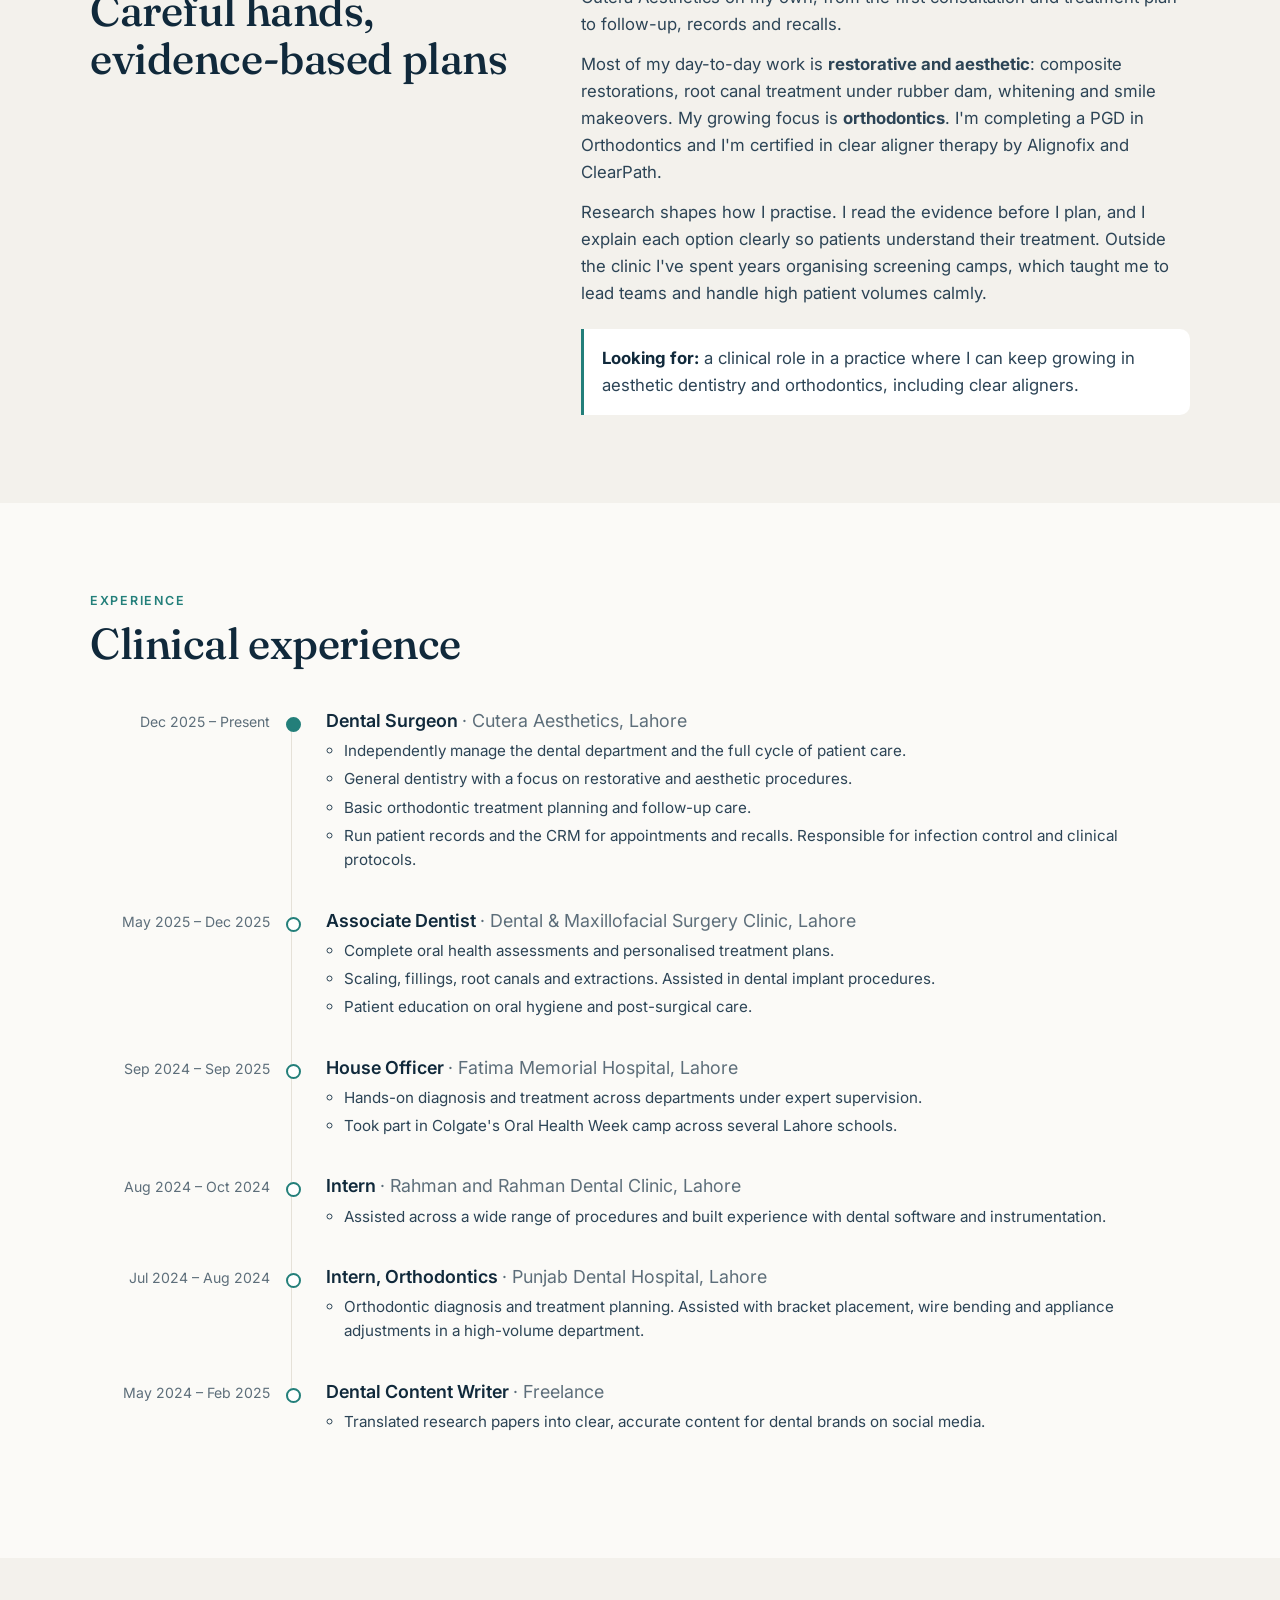
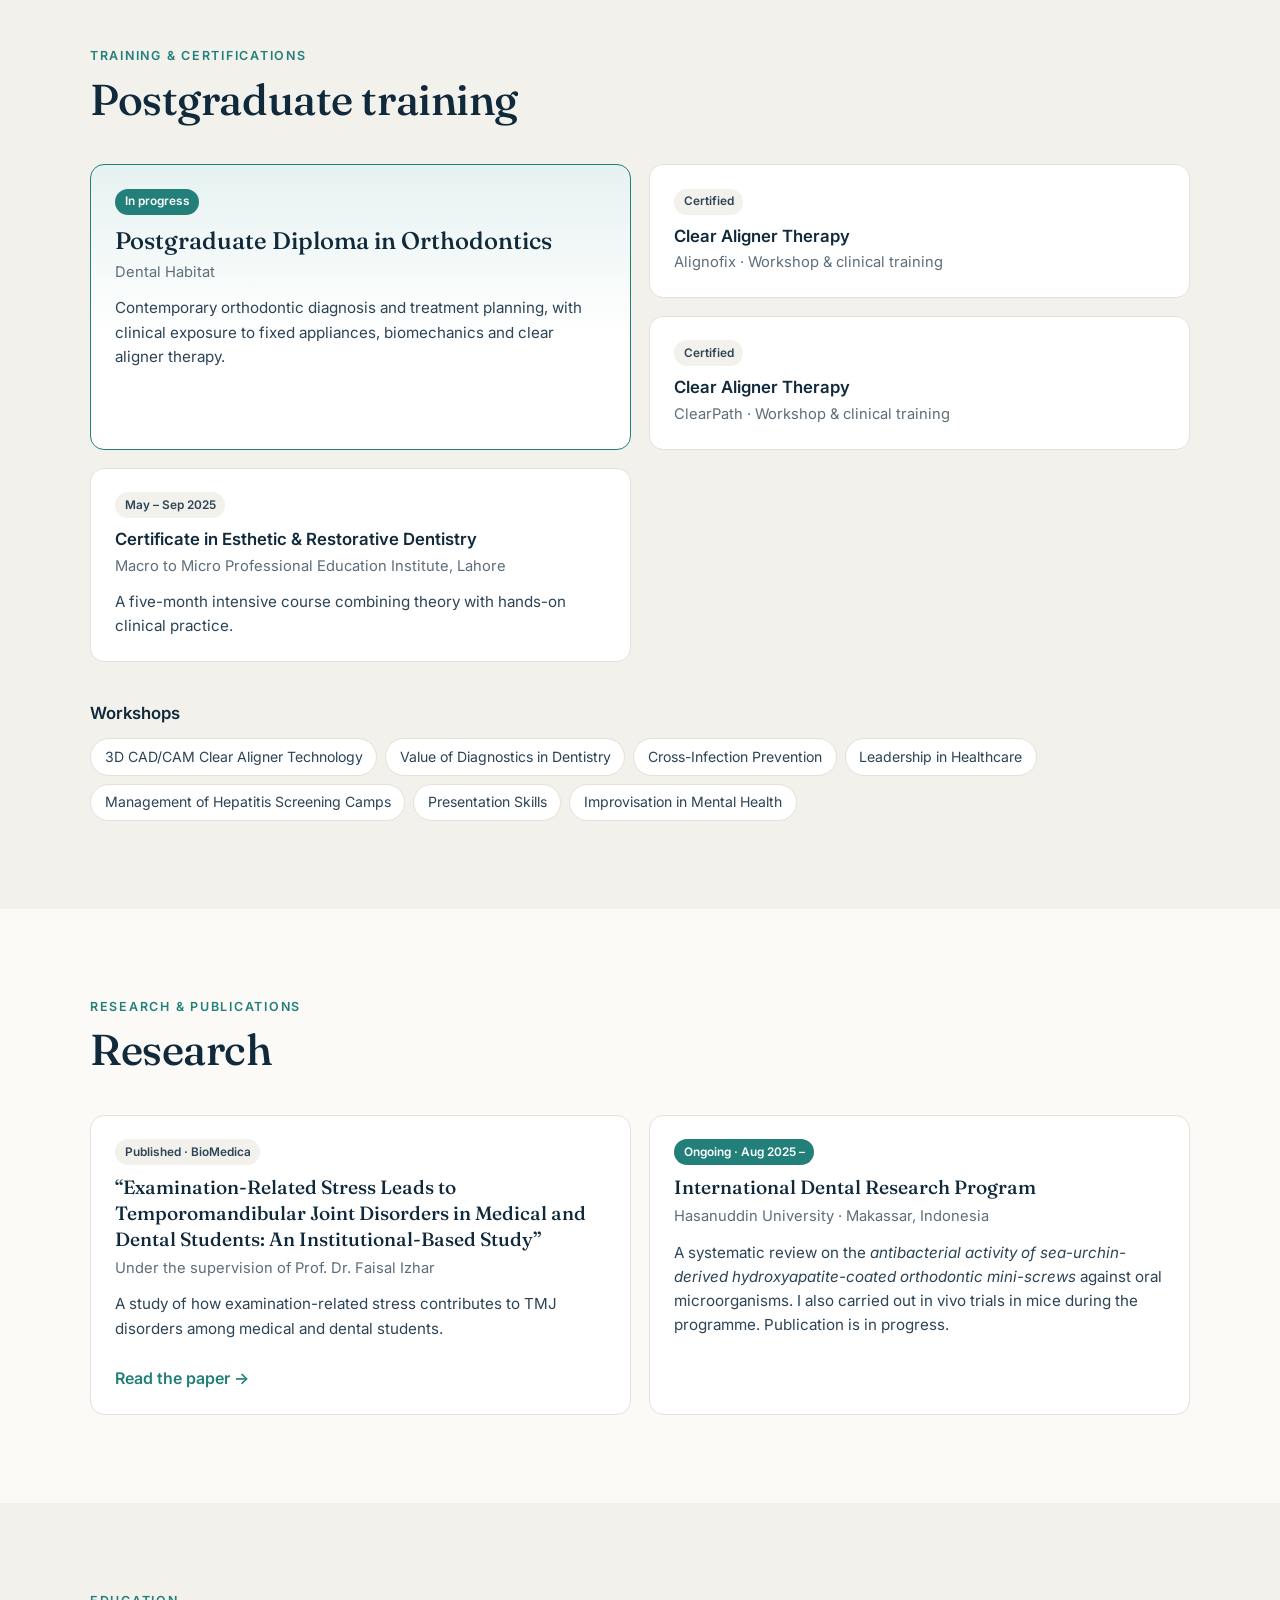
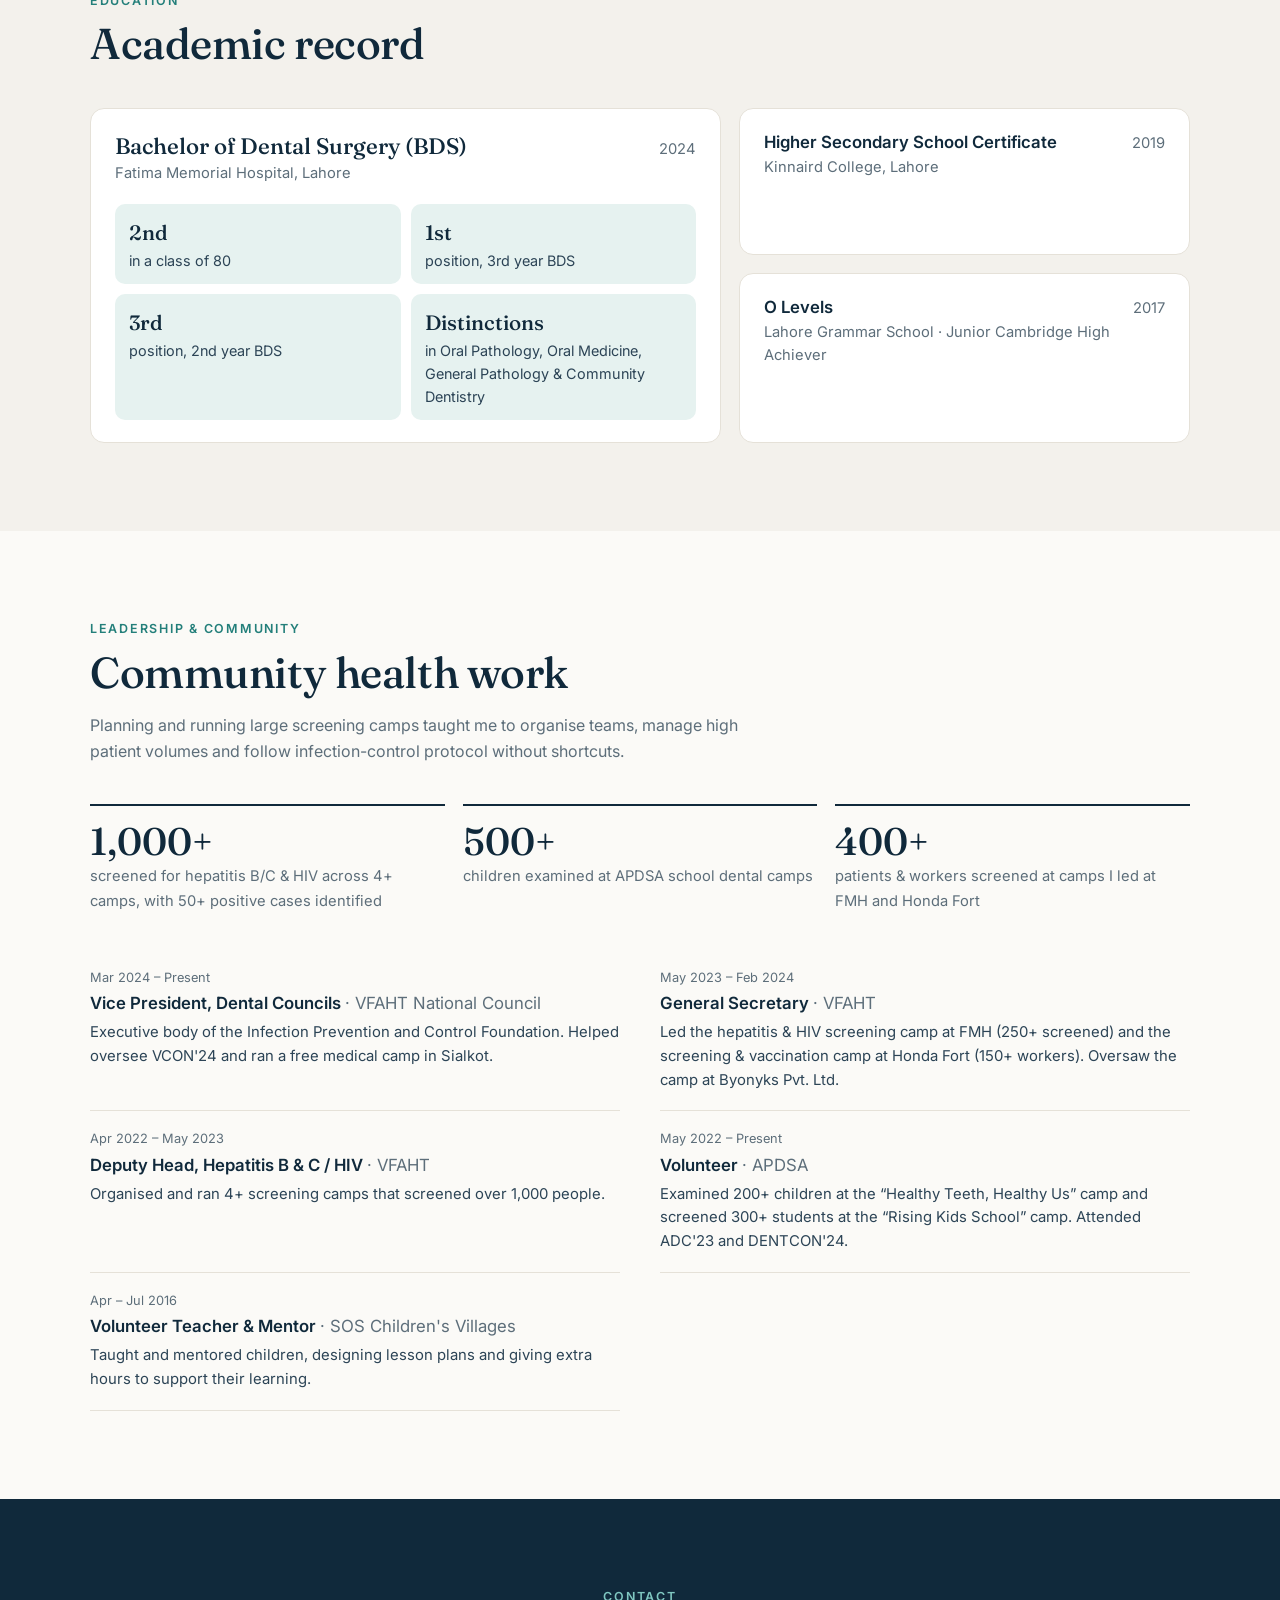
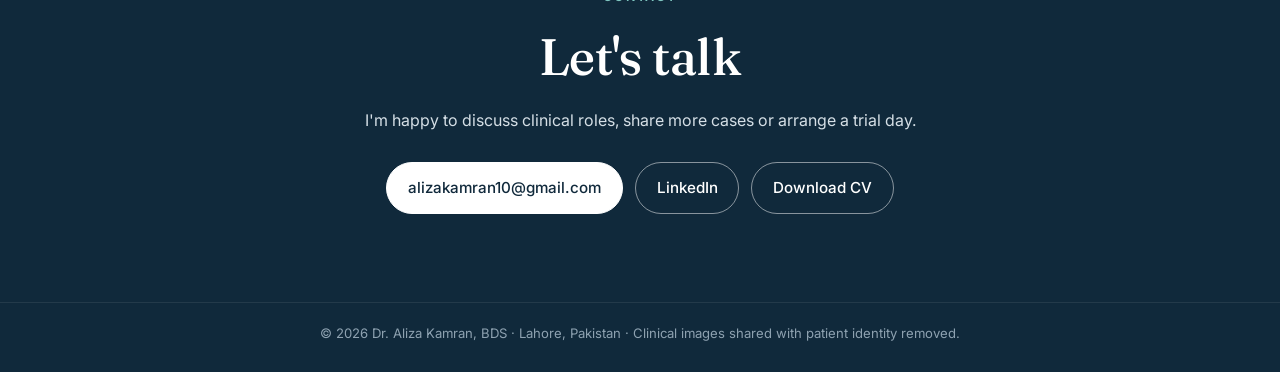
==== commit 1eb853e7: "Move PFM crown cutting video to indirect restorations case Co-Authored-By: Claude Opus 5.5 <noreply@" ====
--- a/index.html
+++ b/index.html
@@ -200,18 +200,20 @@
             <p>Direct posterior composites built up with natural occlusal anatomy and tight contacts.</p>
             <div class="thumbs">
               <img src="assets/img/resto-post-2.webp" alt="Mirror view of occlusal restoration" loading="lazy" data-caption="Occlusal restoration, mirror view: indirect pulp capping with Dycal">
+            </div>
+          </div>
+        </article>
+
+        <article class="case" data-cat="resto">
+          <div class="media-hero"><img src="assets/img/resto-crown.webp" alt="Crown on working die" loading="lazy" data-caption="Crown seated on the working die"></div>
+          <div class="case-body">
+            <span class="tag">Performed</span>
+            <h3>Indirect restorations</h3>
+            <p>Tooth preparation, impressions and working casts for crowns, with fit checked on the die before cementation.</p>
+            <div class="thumbs">
+              <img src="assets/img/resto-cast.webp" alt="Working cast" loading="lazy" data-caption="Working cast">
               <video src="assets/video/resto-mirror.mp4" poster="assets/video/resto-mirror.webp" muted loop playsinline preload="none" aria-label="Crown cutting of posterior teeth for PFM crown" data-caption="Crown cutting of posterior teeth for PFM crown"></video>
             </div>
-          </div>
-        </article>
-
-        <article class="case" data-cat="resto">
-          <div class="media-hero"><img src="assets/img/resto-crown.webp" alt="Crown on working die" loading="lazy" data-caption="Crown seated on the working die"></div>
-          <div class="case-body">
-            <span class="tag">Performed</span>
-            <h3>Indirect restorations</h3>
-            <p>Tooth preparation, impressions and working casts for crowns, with fit checked on the die before cementation.</p>
-            <div class="thumbs"><img src="assets/img/resto-cast.webp" alt="Working cast" loading="lazy" data-caption="Working cast"></div>
           </div>
         </article>
 
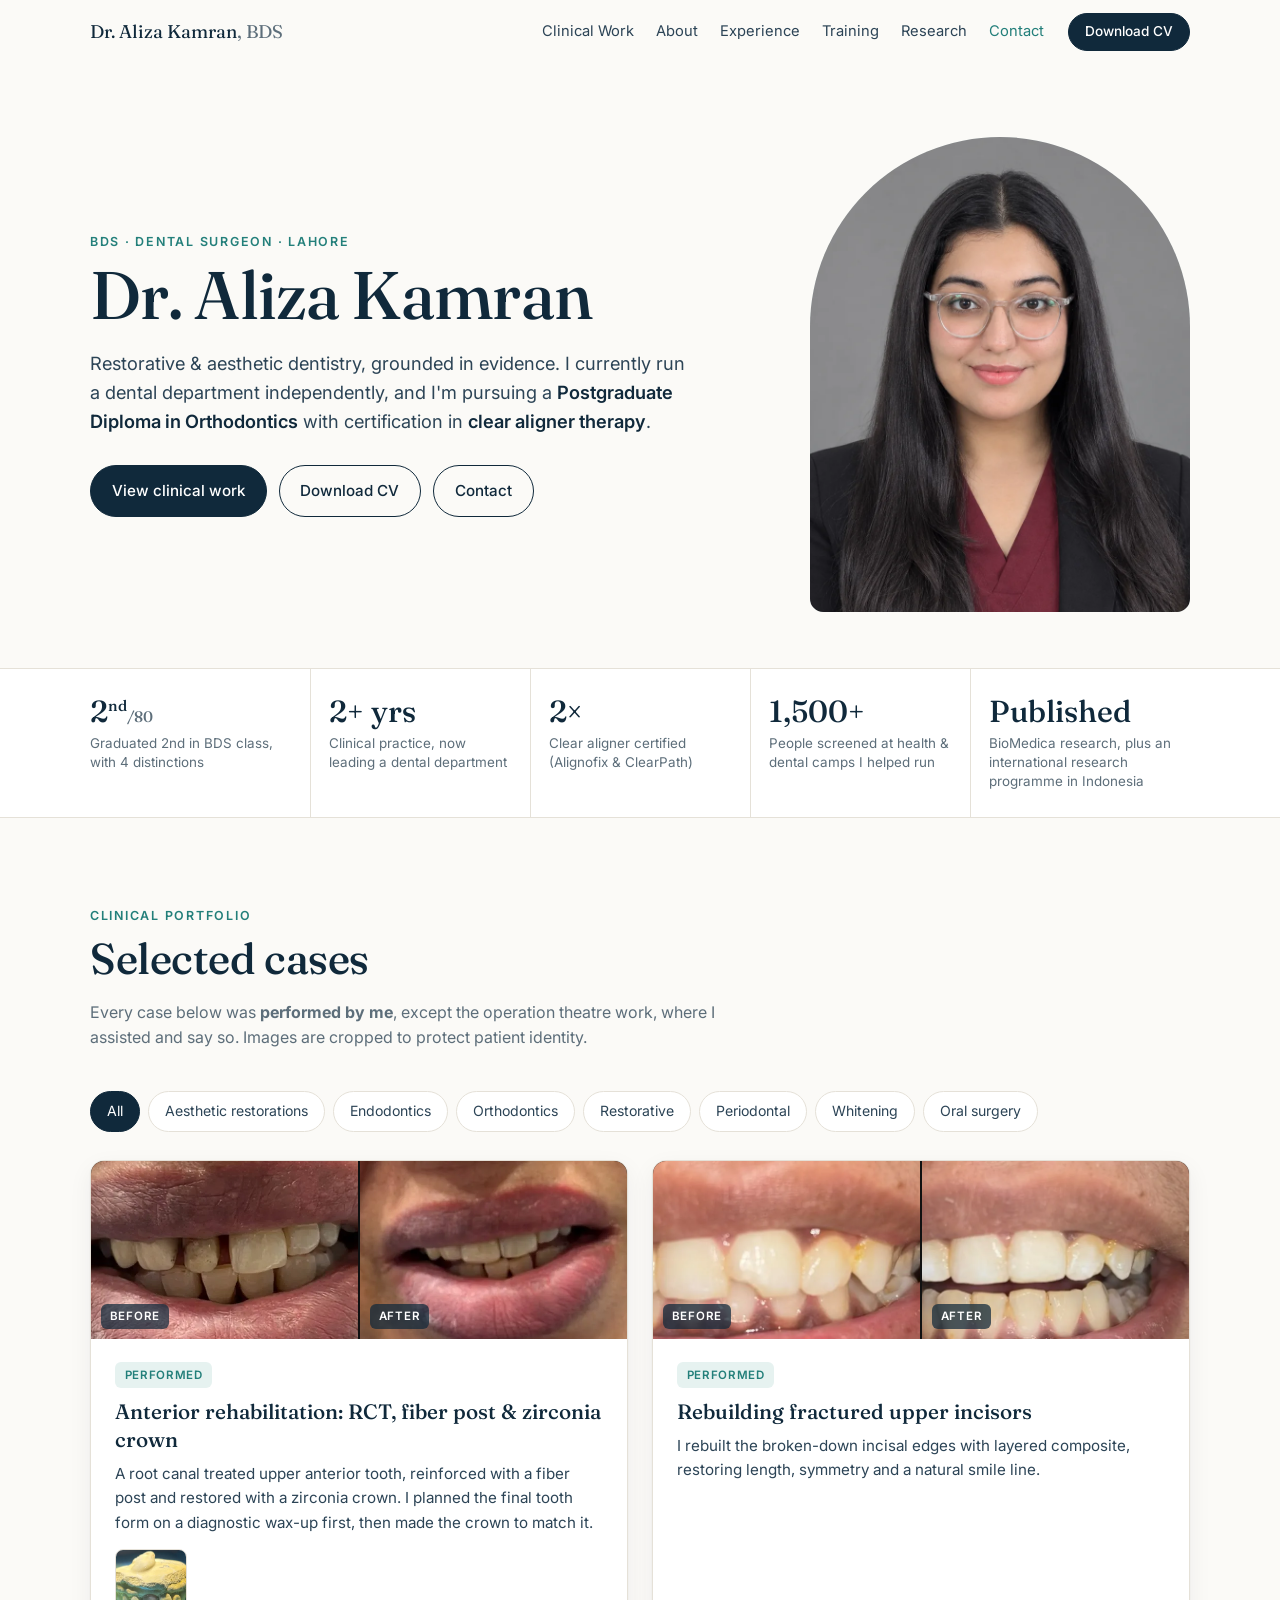
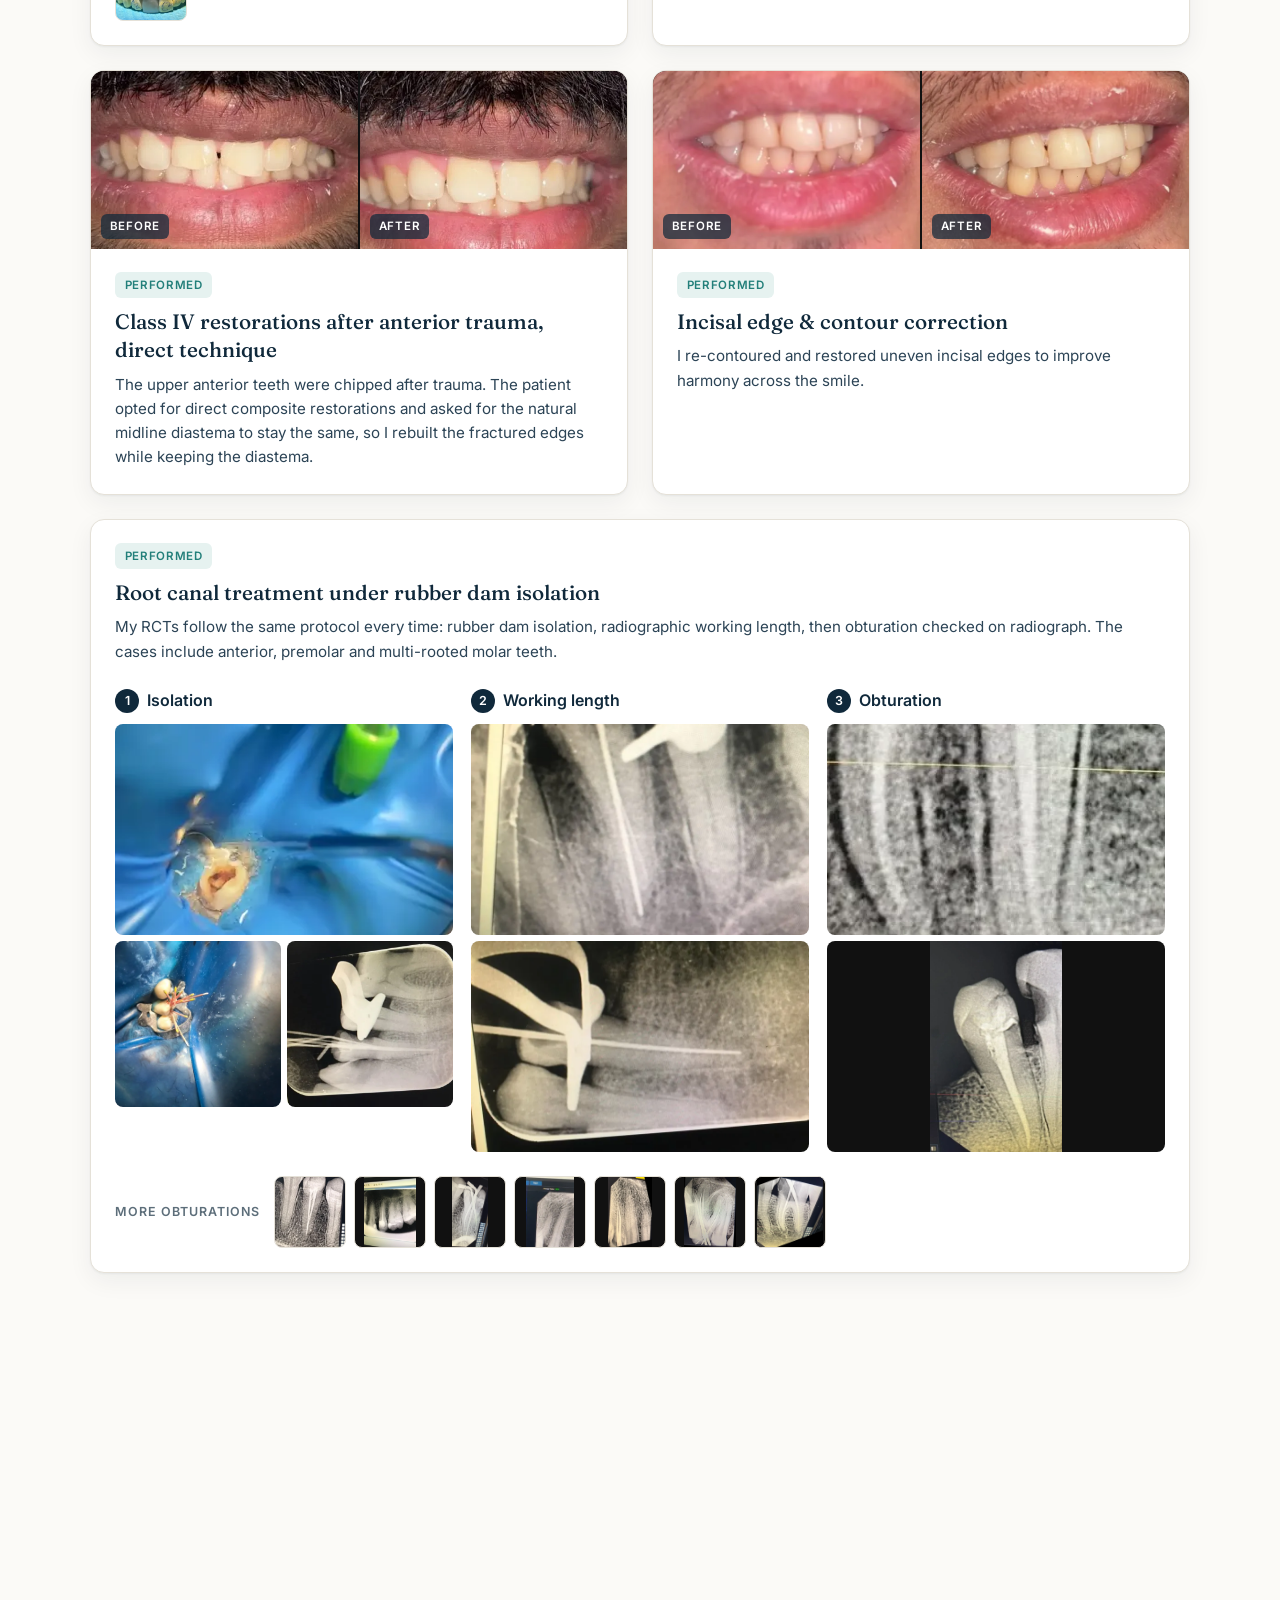
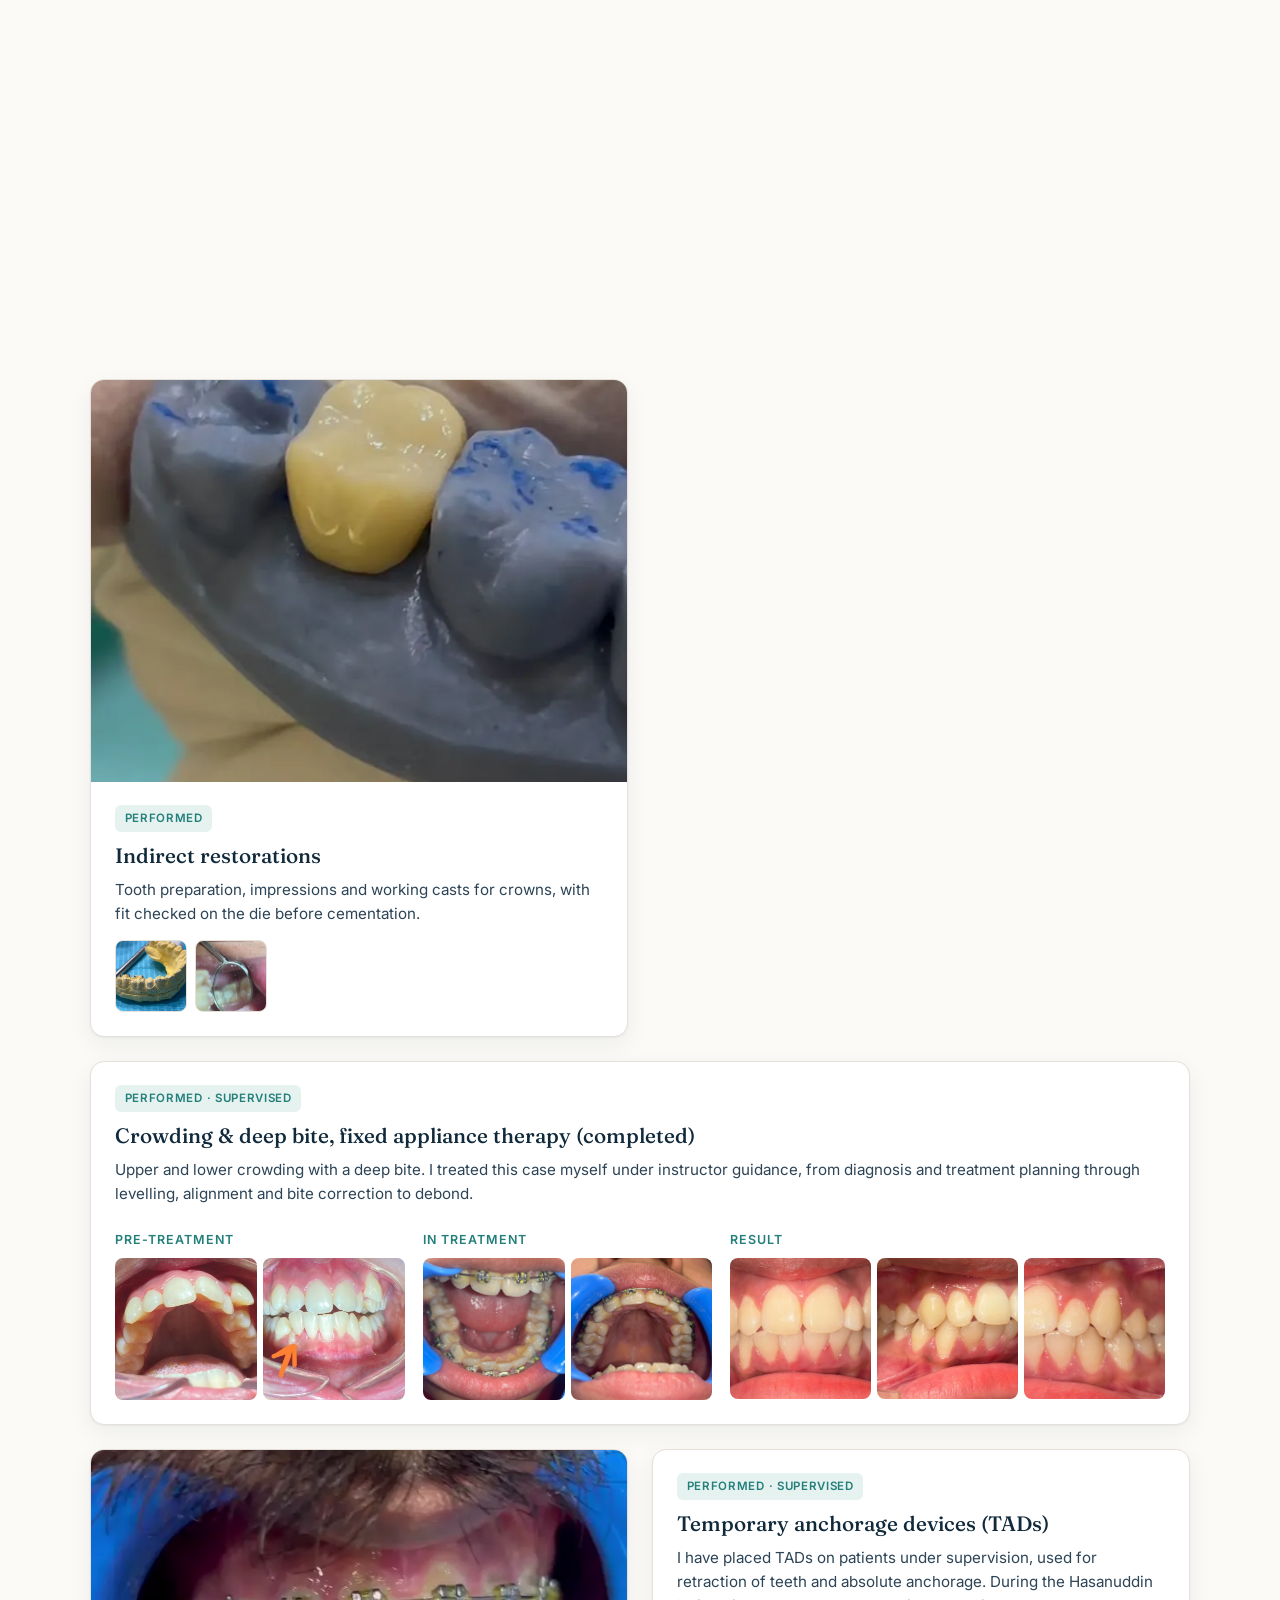
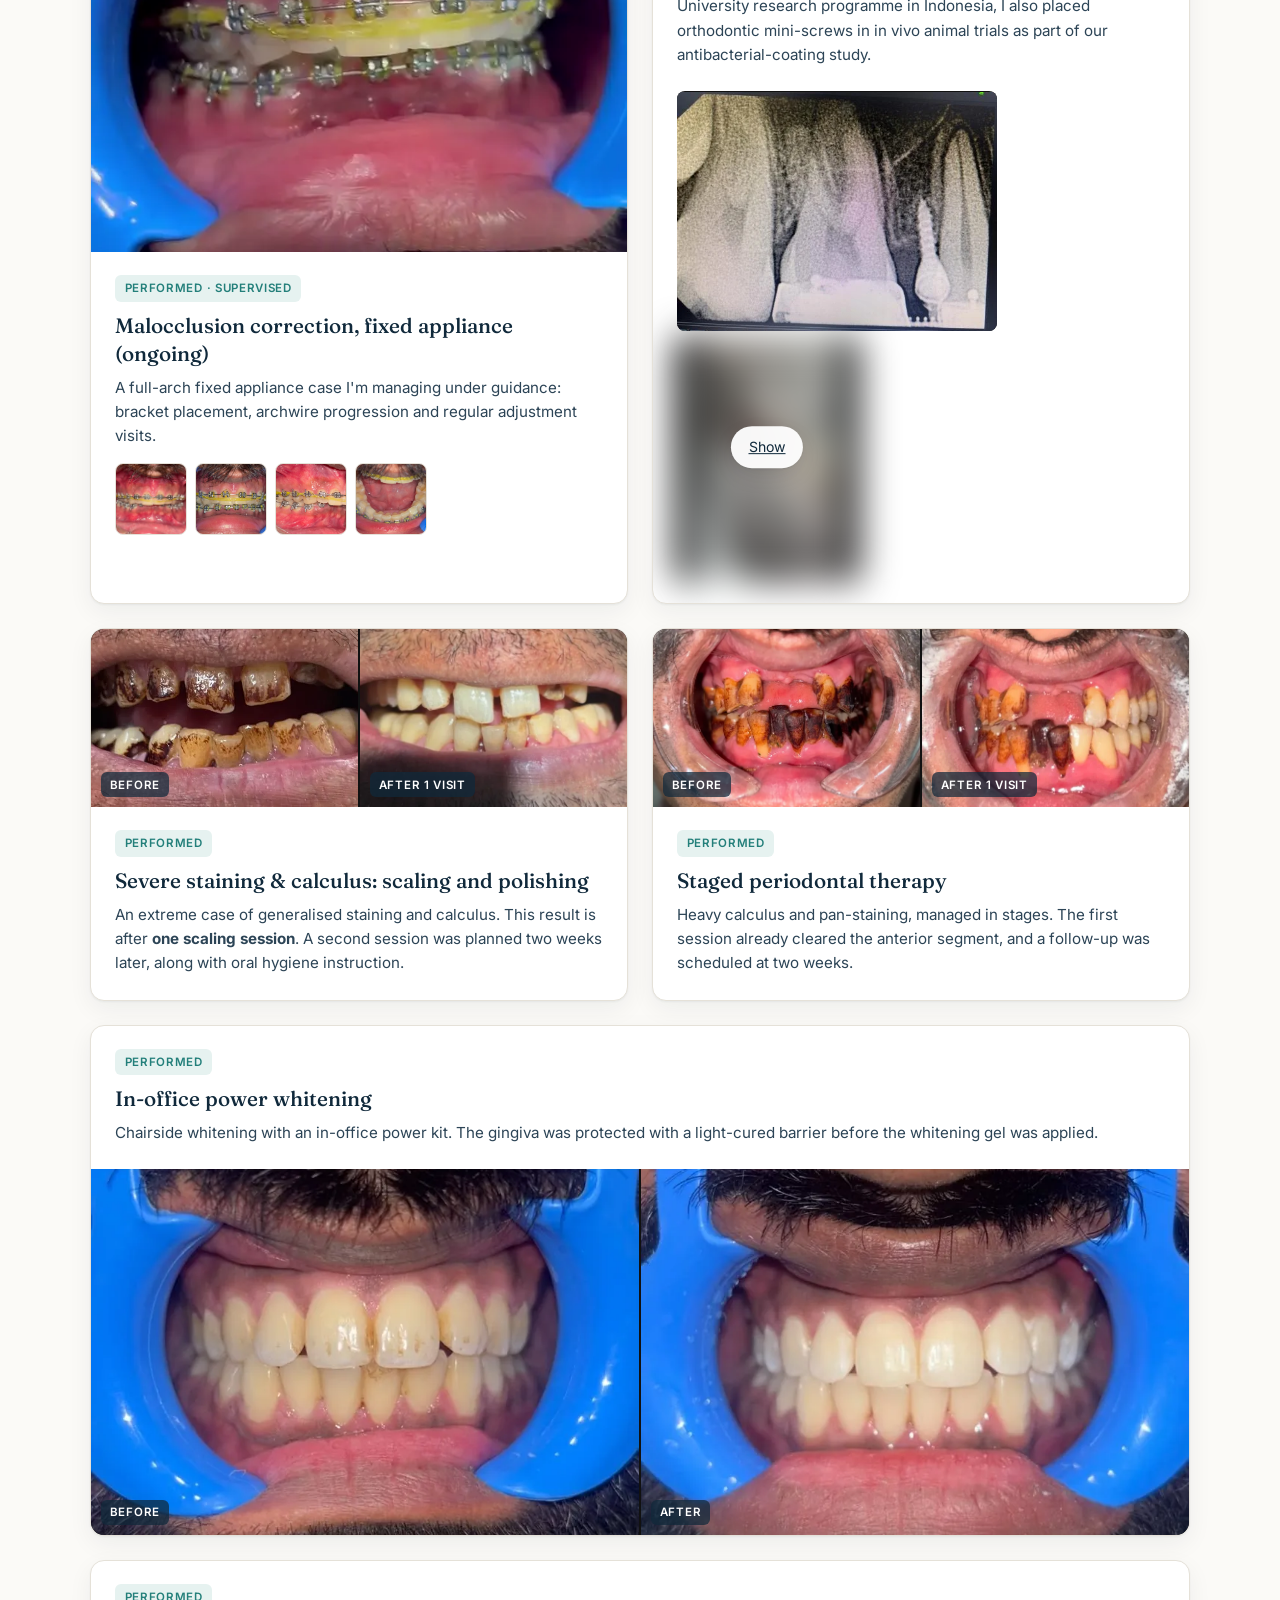
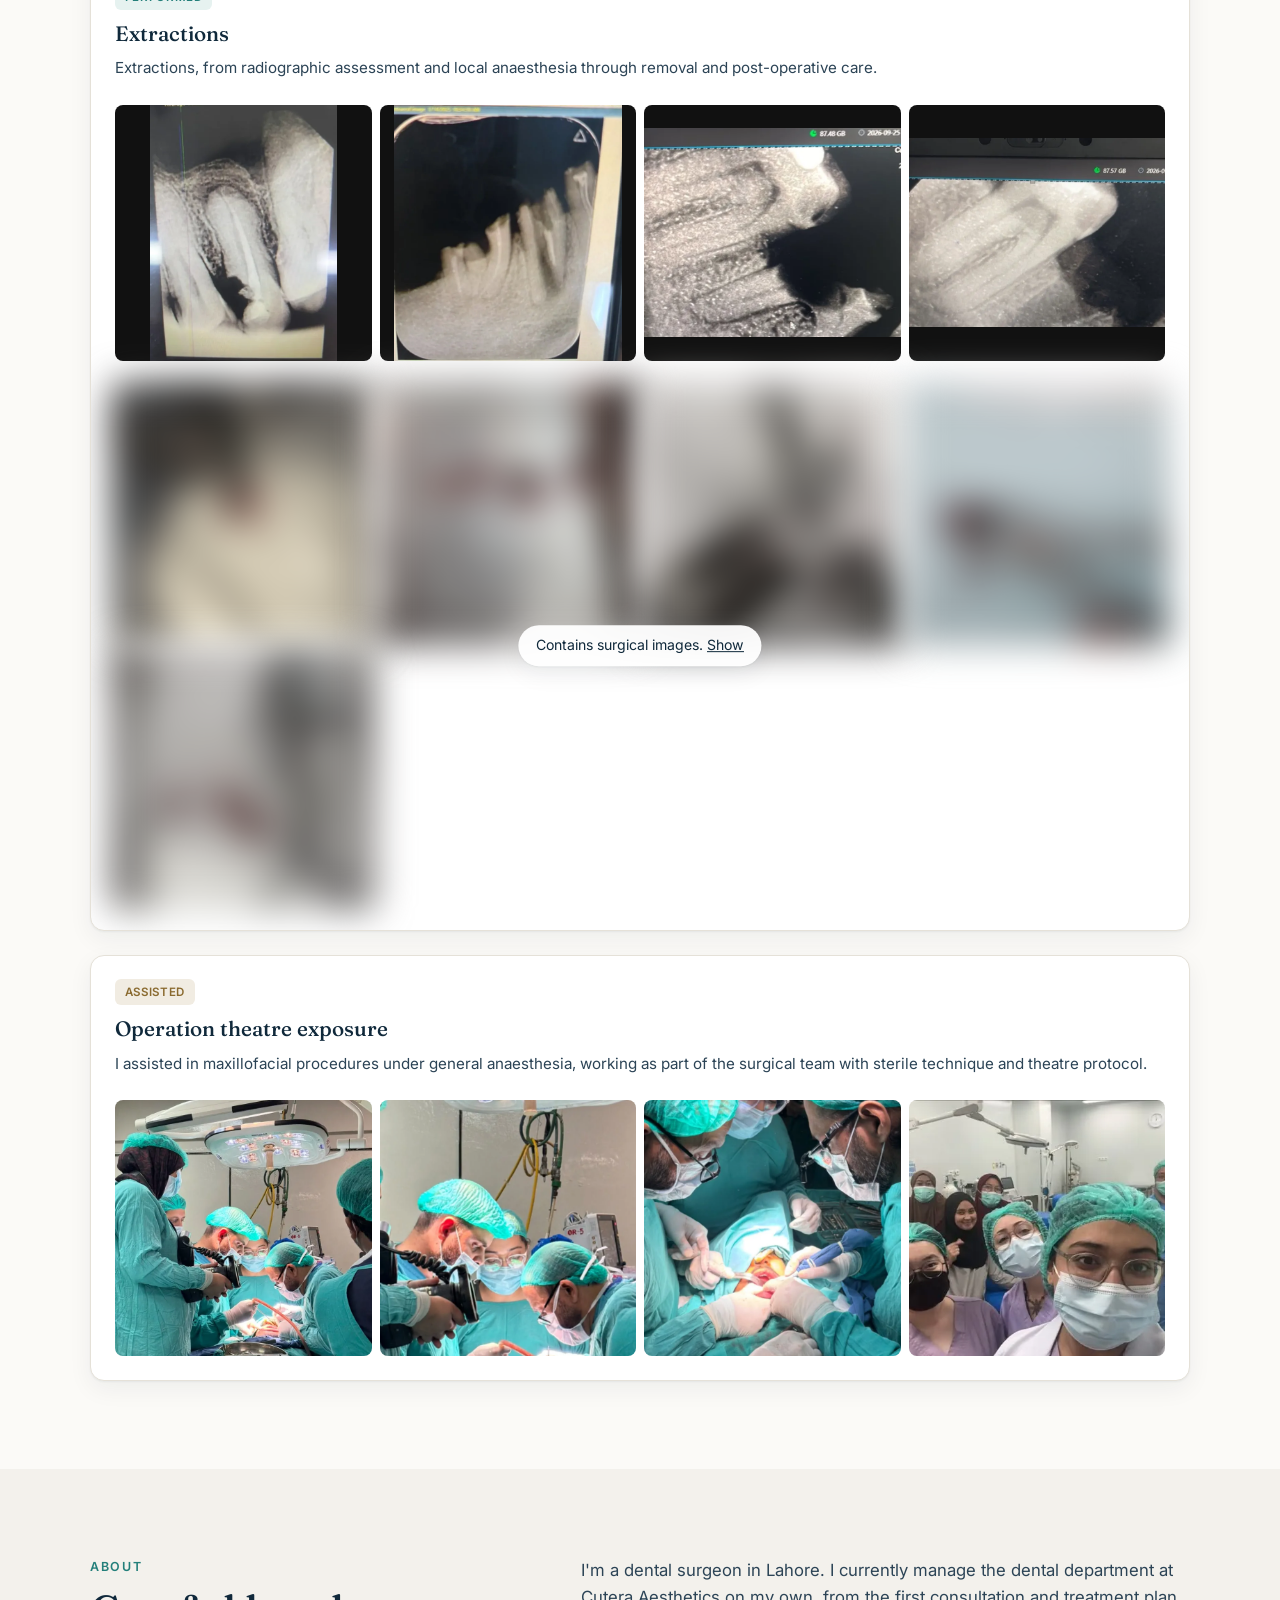
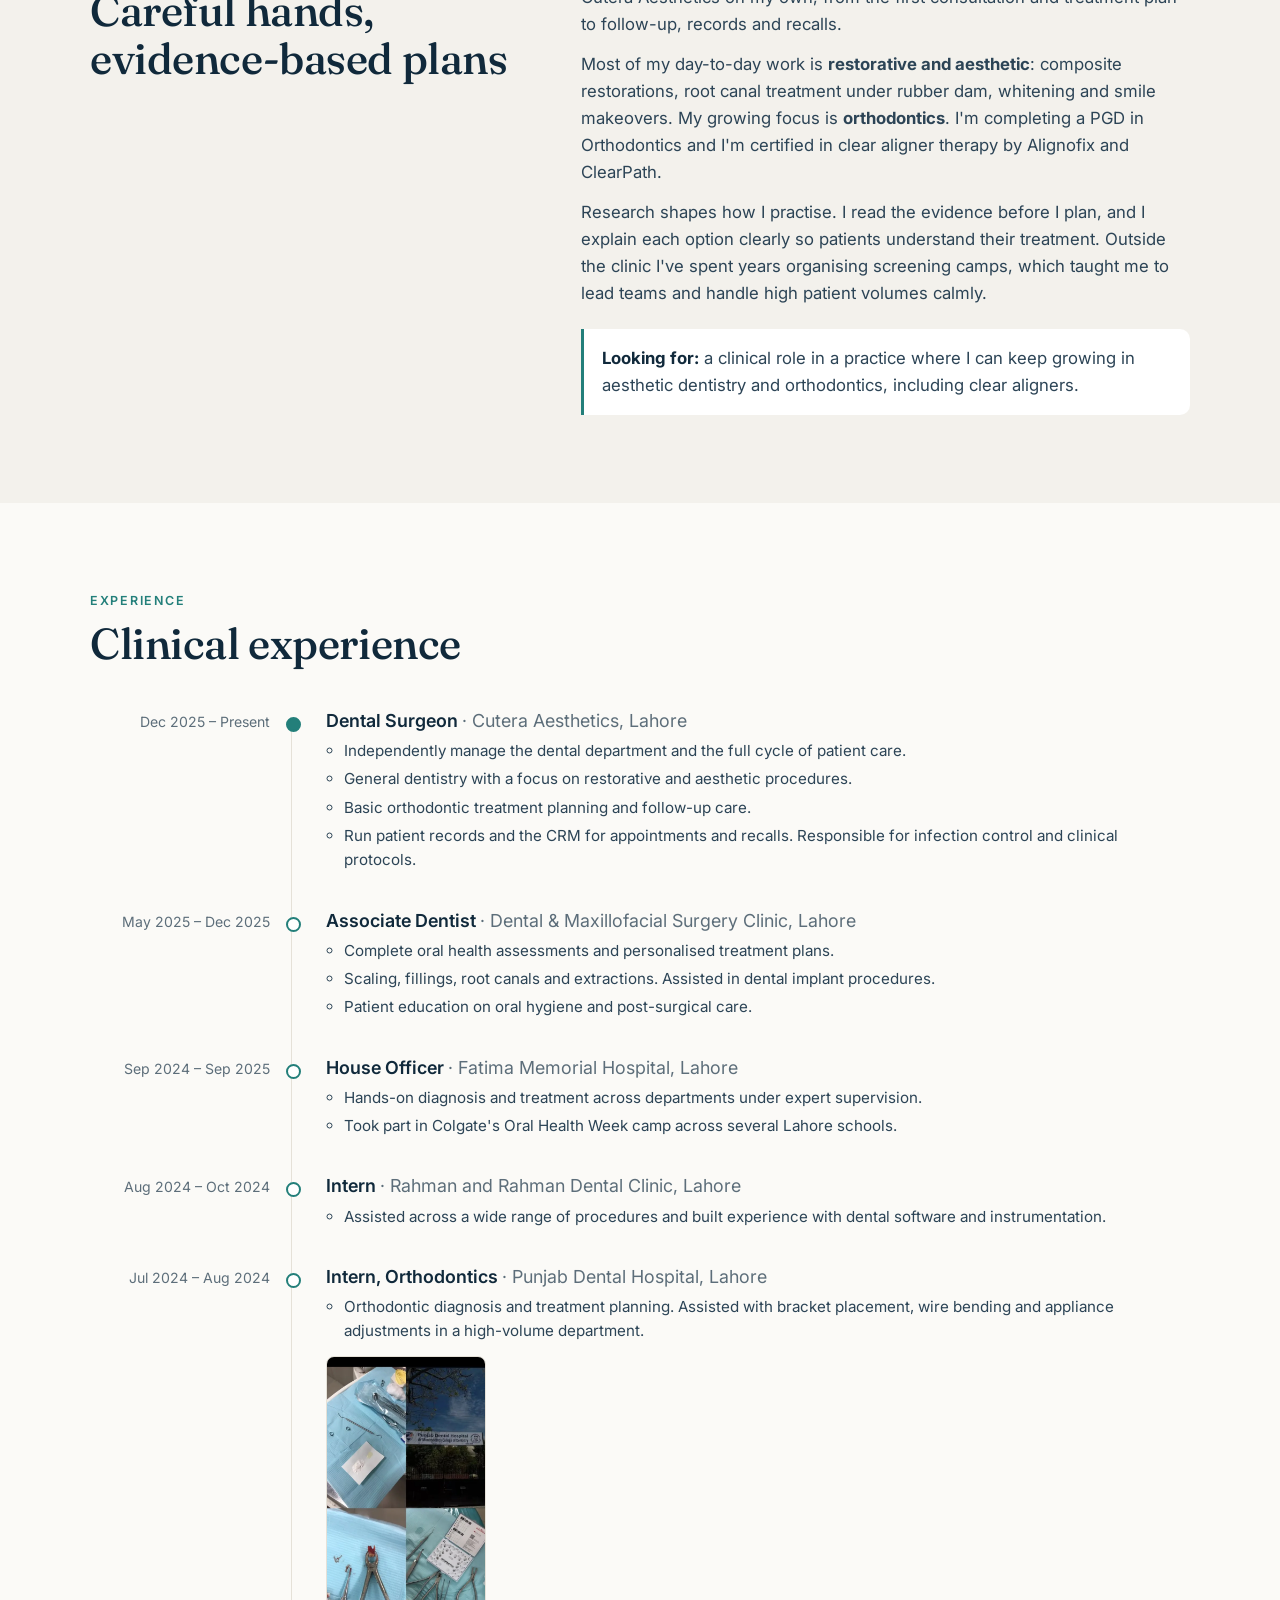
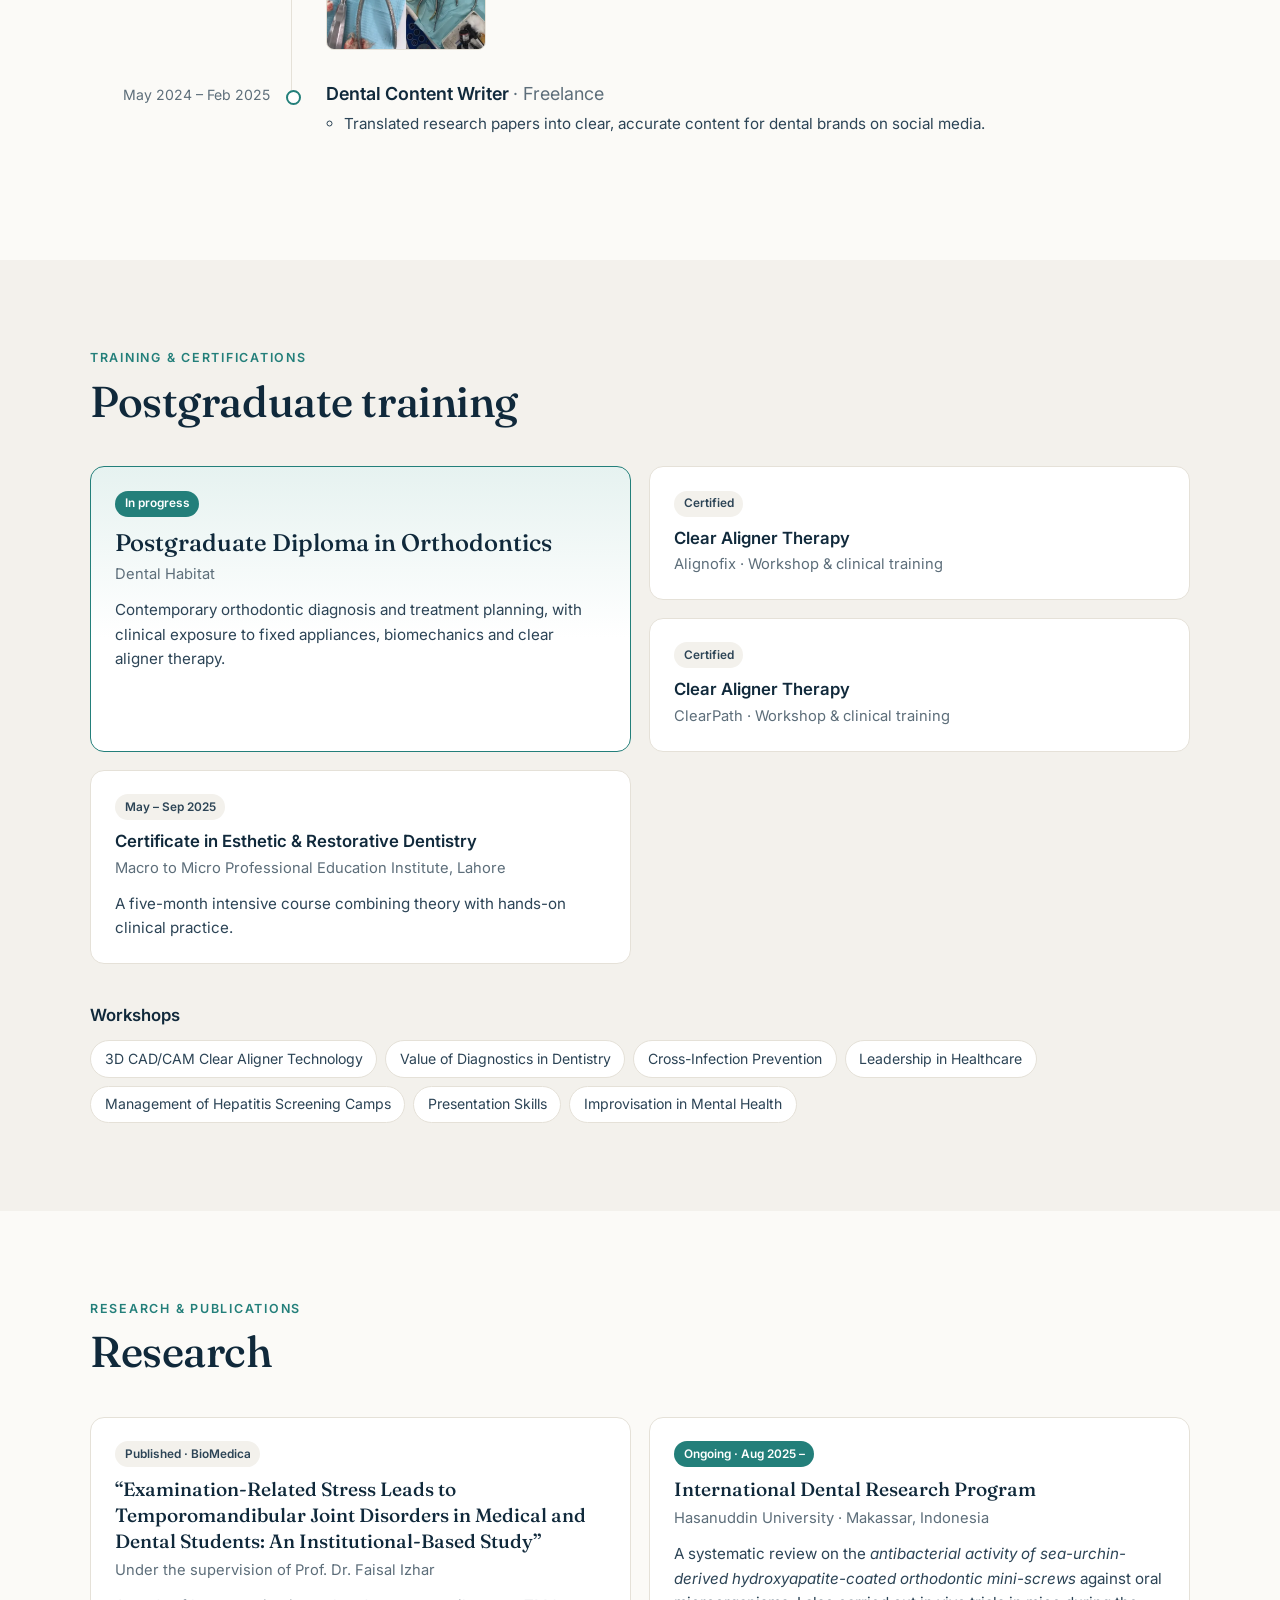
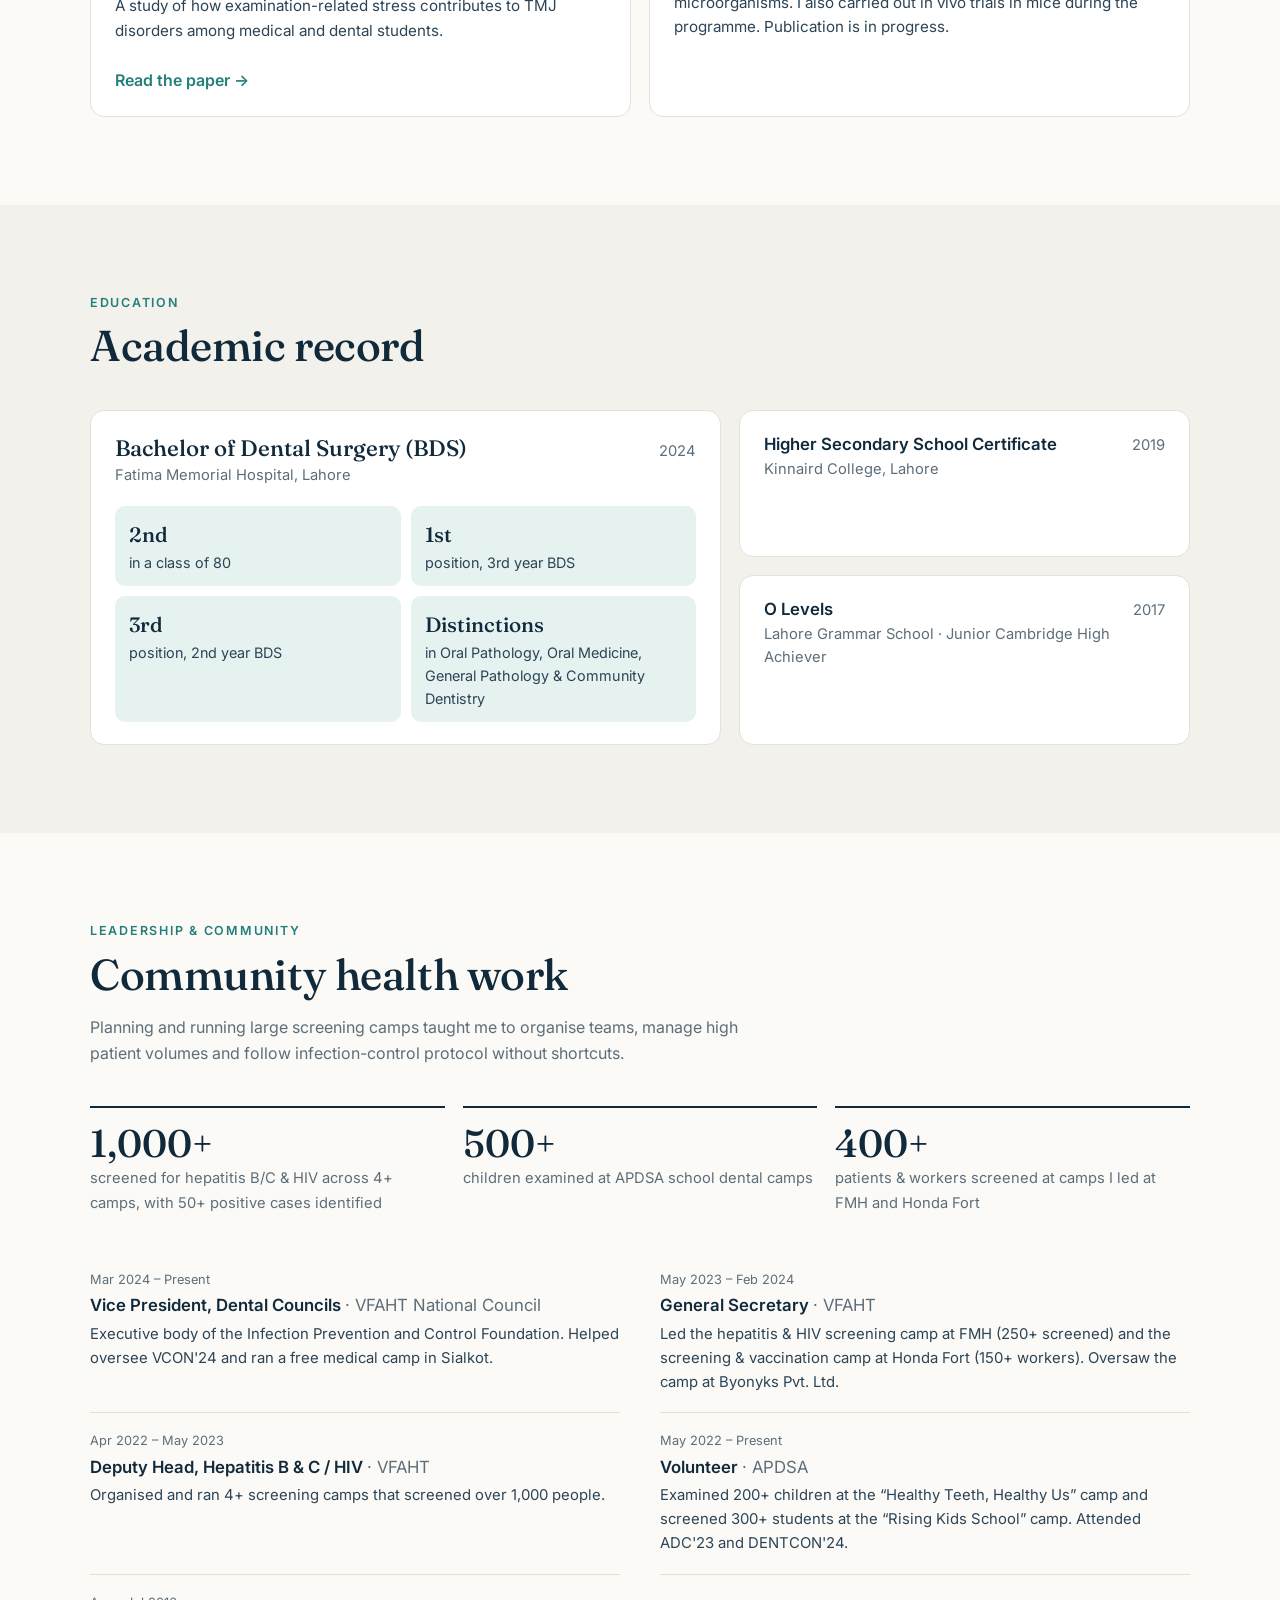
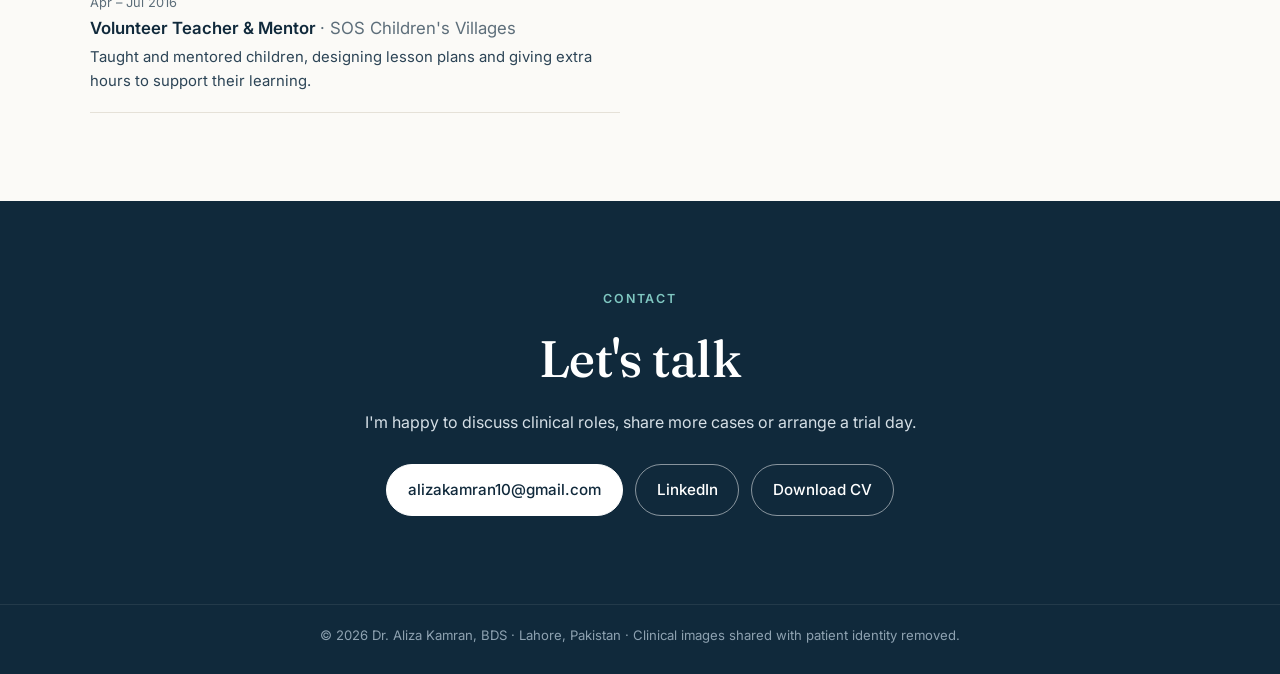
==== commit 7ce4fc42: "Add straightened obturation radiographs, PDH collage; fix re-endo text Co-Authored-By: Claude Opus 5" ====
--- a/index.html
+++ b/index.html
@@ -175,19 +175,23 @@
               <img src="assets/img/endo-obt-2.webp" alt="Obturation radiograph" loading="lazy" data-caption="Final obturation">
               <img class="fit" src="assets/img/endo-pre.webp" alt="Post-operative radiograph of obturated and restored tooth" loading="lazy" data-caption="Post-operative radiograph: tooth obturated and restored, now indicated for a crown">
               <img class="fit" src="assets/img/endo-obt-6.webp" alt="Master cone fit radiograph" loading="lazy" data-caption="Cone fit and lateral compaction">
+              <img class="fit" src="assets/img/endo-obt-7.webp" alt="Obturation radiograph, upper anterior teeth" loading="lazy" data-caption="Obturation, upper anterior tooth">
+              <img class="fit" src="assets/img/endo-obt-8.webp" alt="Obturation radiograph, upper tooth" loading="lazy" data-caption="Final obturation">
+              <img class="fit" src="assets/img/endo-obt-9.webp" alt="Cone fit radiograph, upper molar" loading="lazy" data-caption="Cone fit, upper molar">
+              <img class="fit" src="assets/img/endo-obt-10.webp" alt="Obturation radiograph, lower molar" loading="lazy" data-caption="Final obturation, lower molar">
             </div>
           </div>
         </article>
 
         <article class="case" data-cat="endo">
           <div class="pair">
-            <figure><img class="fit" src="assets/img/endo-obt-4.webp" alt="Radiograph: tooth with metal post, crown and previous root filling" loading="lazy" data-caption="Before: previous root filling with metal post and zirconia crown"><figcaption>Before</figcaption></figure>
+            <figure><img class="fit" src="assets/img/endo-obt-4.webp" alt="Radiograph: infected tooth with metal post and zirconia crown" loading="lazy" data-caption="Before: infected tooth with metal post and zirconia crown"><figcaption>Before</figcaption></figure>
             <figure><img src="assets/img/reendo-removed.webp" alt="Sectioned zirconia crown and retrieved metal post" loading="lazy" data-caption="Sectioned zirconia crown and retrieved metal post"><figcaption>Retrieved</figcaption></figure>
           </div>
           <div class="case-body">
             <span class="tag">Performed</span>
             <h3>Re-root canal treatment: post retrieval &amp; crown removal</h3>
-            <p>A previously root-treated tooth needed re-treatment. I sectioned and removed the zirconia crown, retrieved the metal post from the canal, then carried out the re-root canal treatment.</p>
+            <p>An infected tooth that had been restored with a metal post and a zirconia crown. I sectioned and removed the zirconia crown, retrieved the post from the canal, and re-treated the root canal.</p>
           </div>
         </article>
 
@@ -423,6 +427,7 @@
           <div class="tl-body">
             <h3>Intern, Orthodontics <span>· Punjab Dental Hospital, Lahore</span></h3>
             <ul><li>Orthodontic diagnosis and treatment planning. Assisted with bracket placement, wire bending and appliance adjustments in a high-volume department.</li></ul>
+            <img class="tl-img" src="assets/img/pdh-collage.webp" alt="Collage from Punjab Dental Hospital: instruments, clinic set-up and hospital sign" loading="lazy" data-caption="Punjab Dental Hospital, de'Montmorency College of Dentistry">
           </div>
         </li>
         <li class="tl-minor">
--- a/styles.css
+++ b/styles.css
@@ -216,6 +216,7 @@
 .tl-body h3 span { font-weight: 400; color: var(--muted); }
 .tl-body ul { margin: 0; padding-left: 1.1em; }
 .tl-body li { margin-bottom: 4px; font-size: .95rem; }
+.tl-img { width: 160px; max-width: 100%; aspect-ratio: 590/1084; object-fit: cover; border-radius: 8px; border: 1px solid var(--line); margin-top: 12px; }
 .tl-minor { opacity: .85; }
 .timeline > li:first-child::before { background: var(--teal); }
 
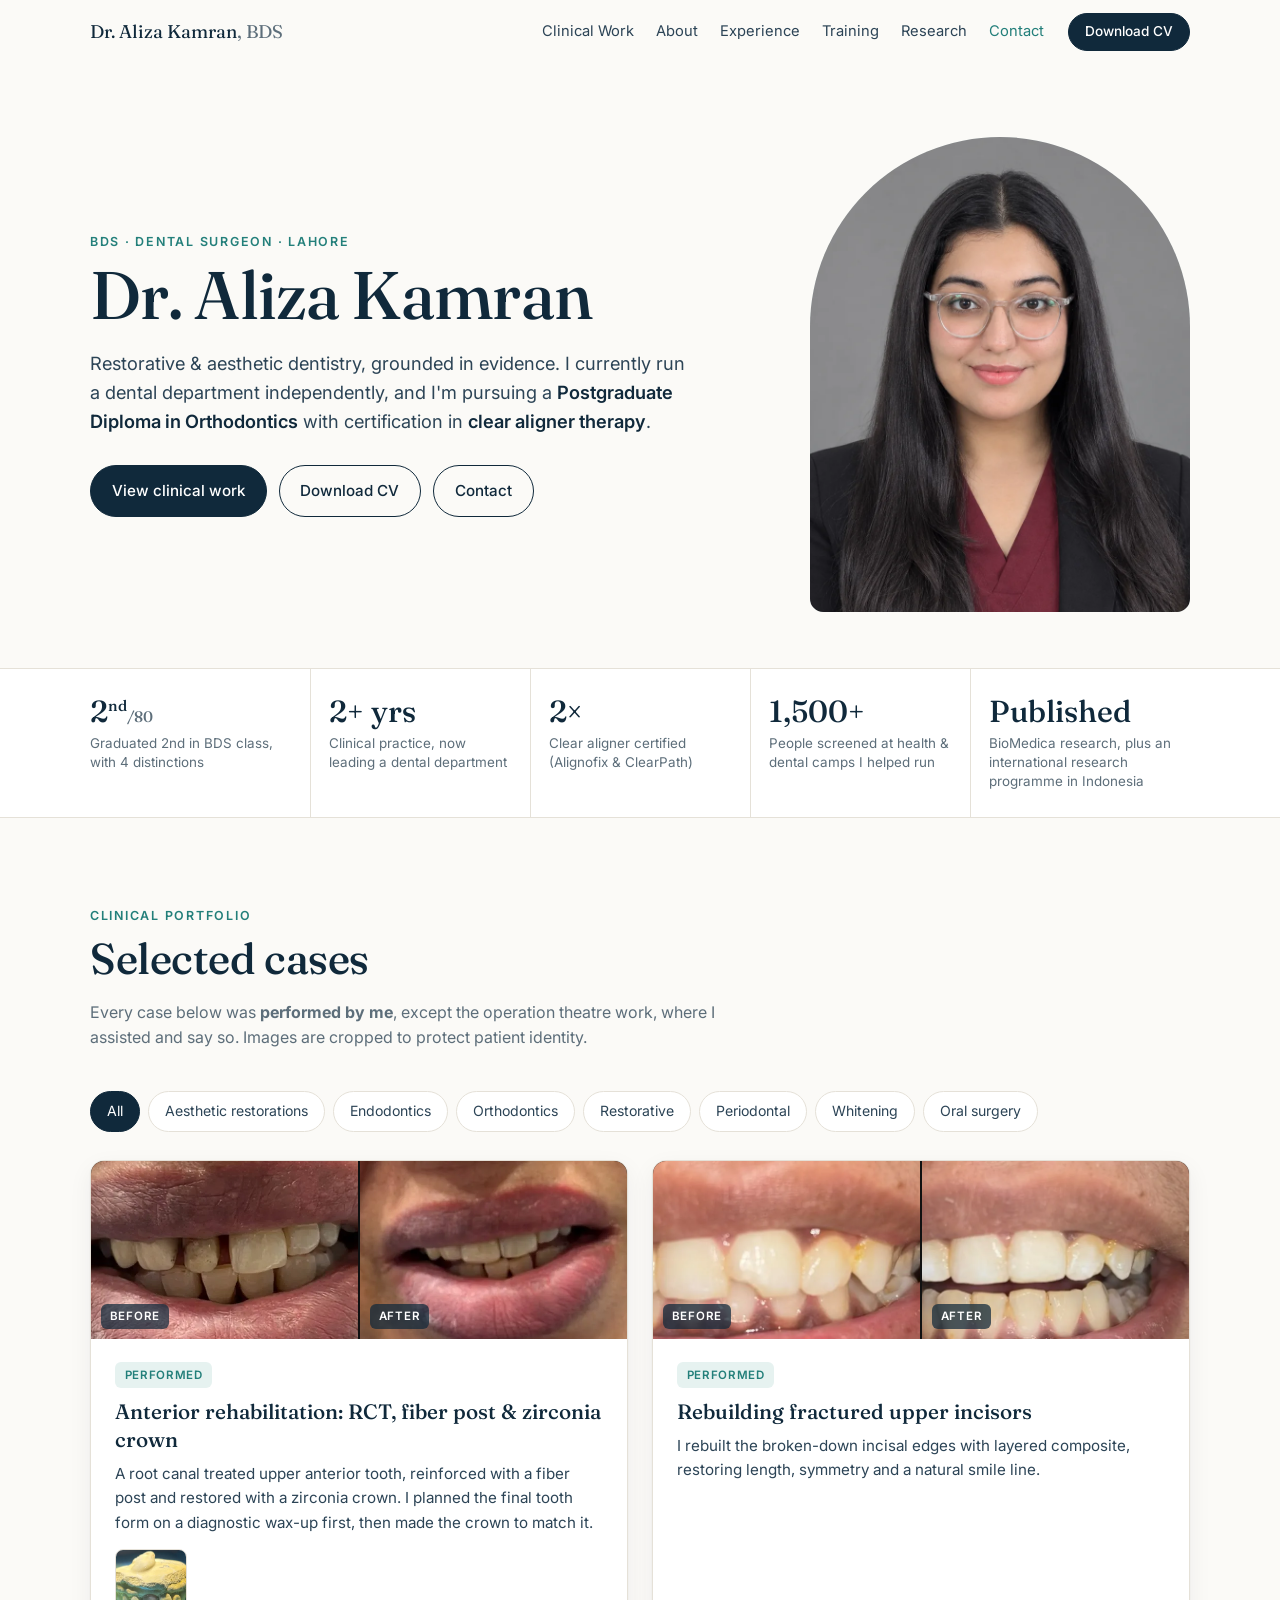
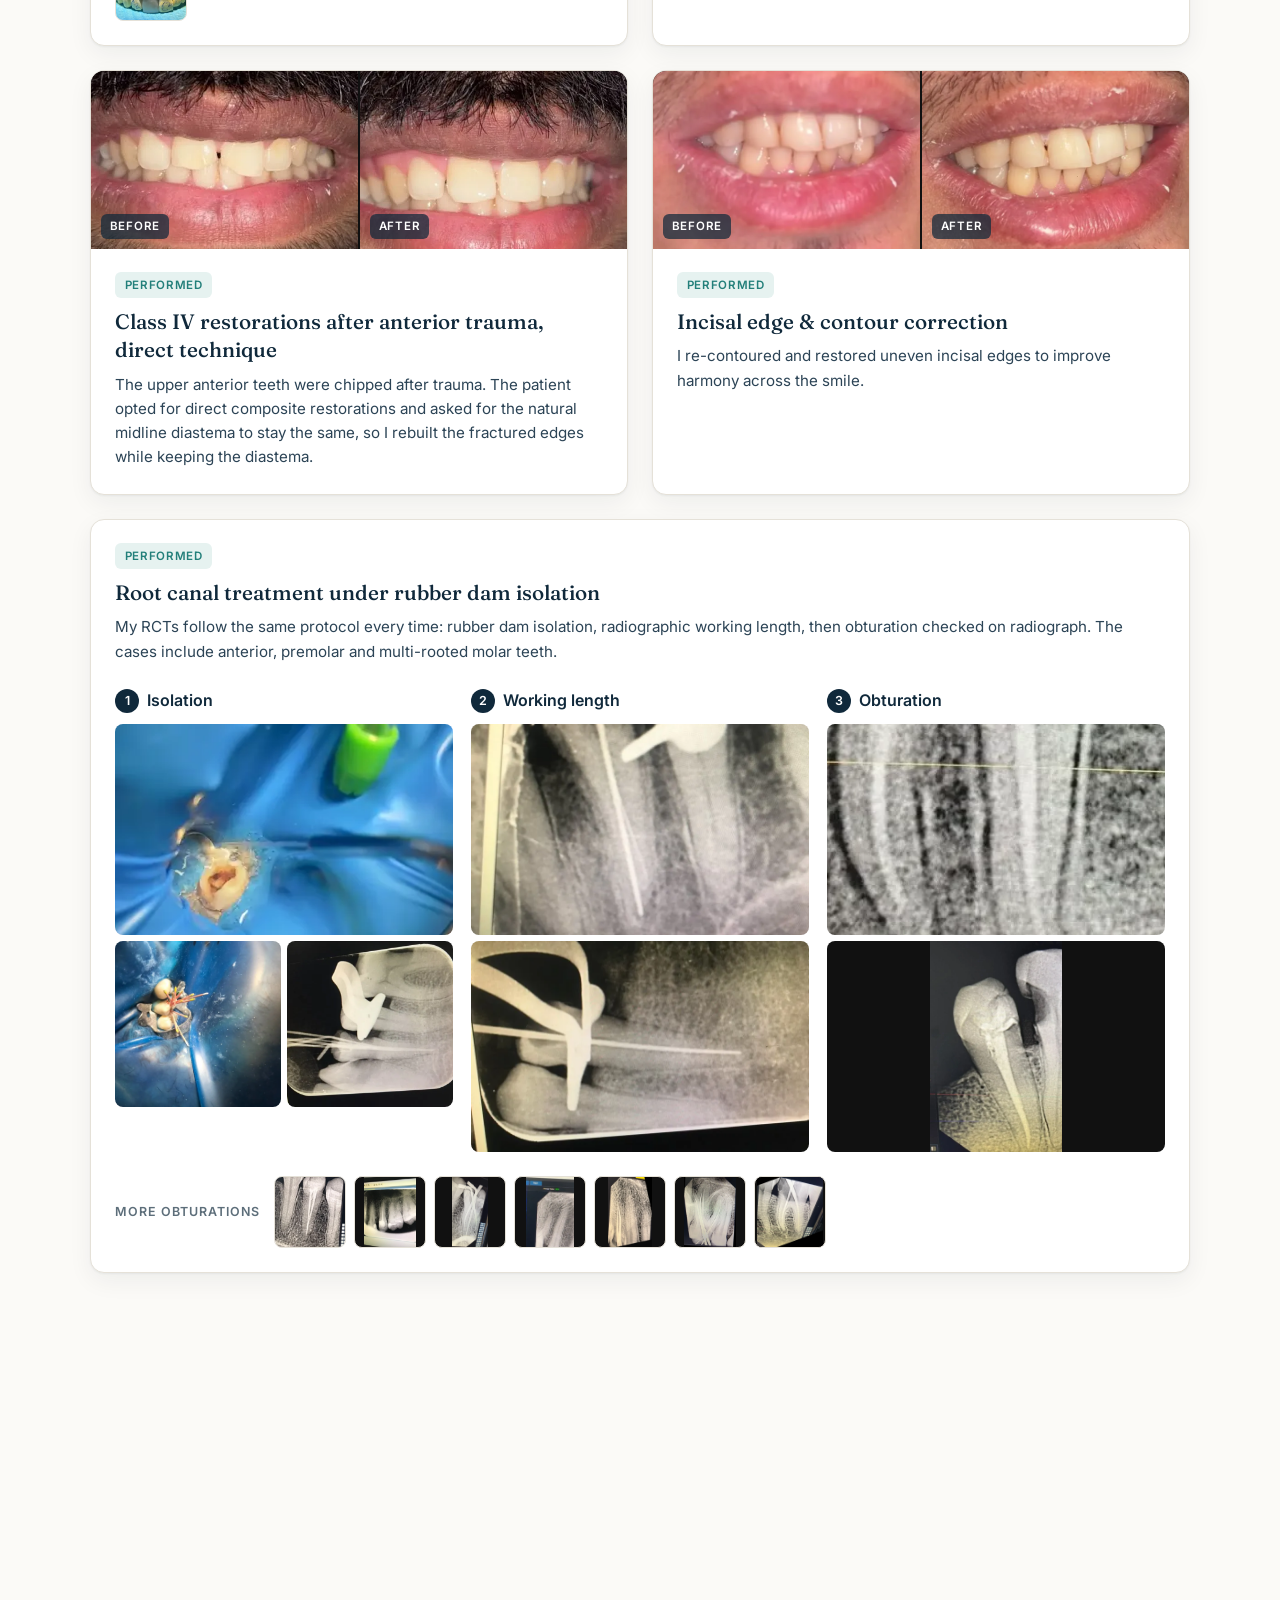
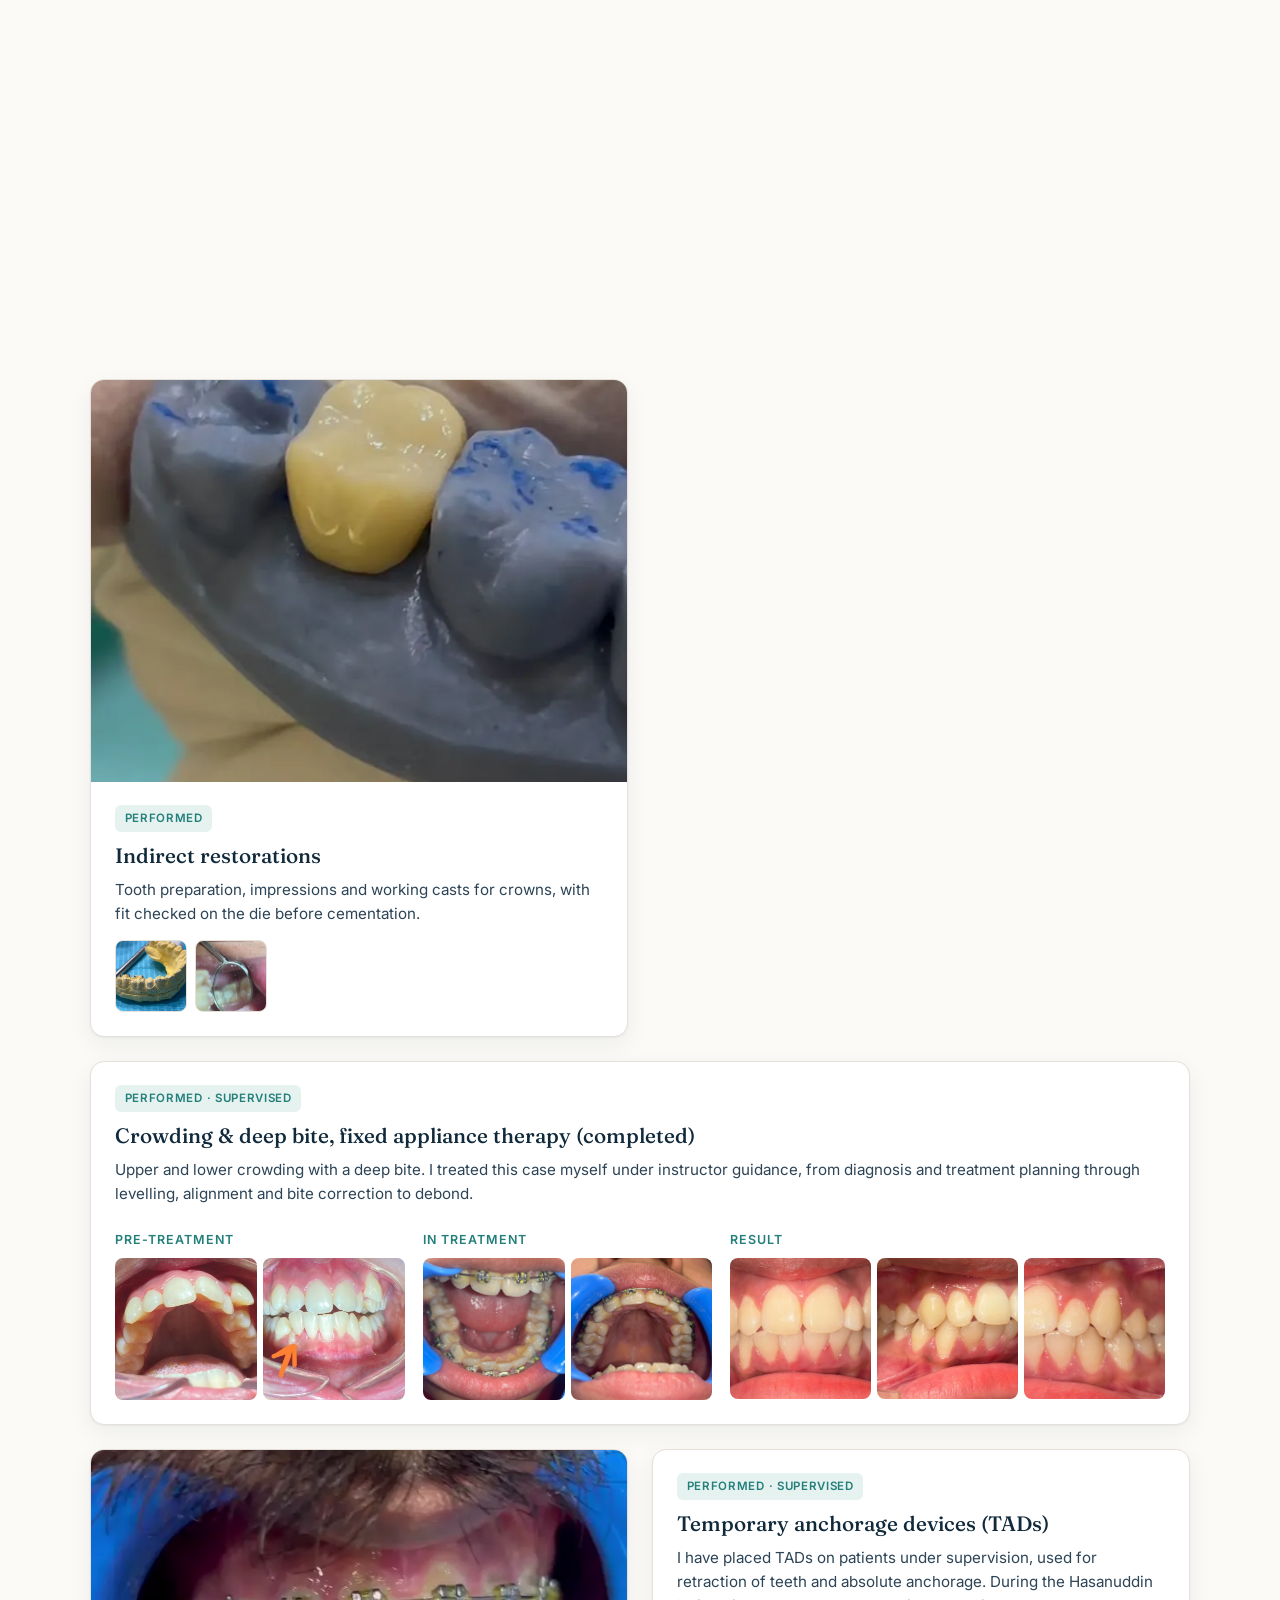
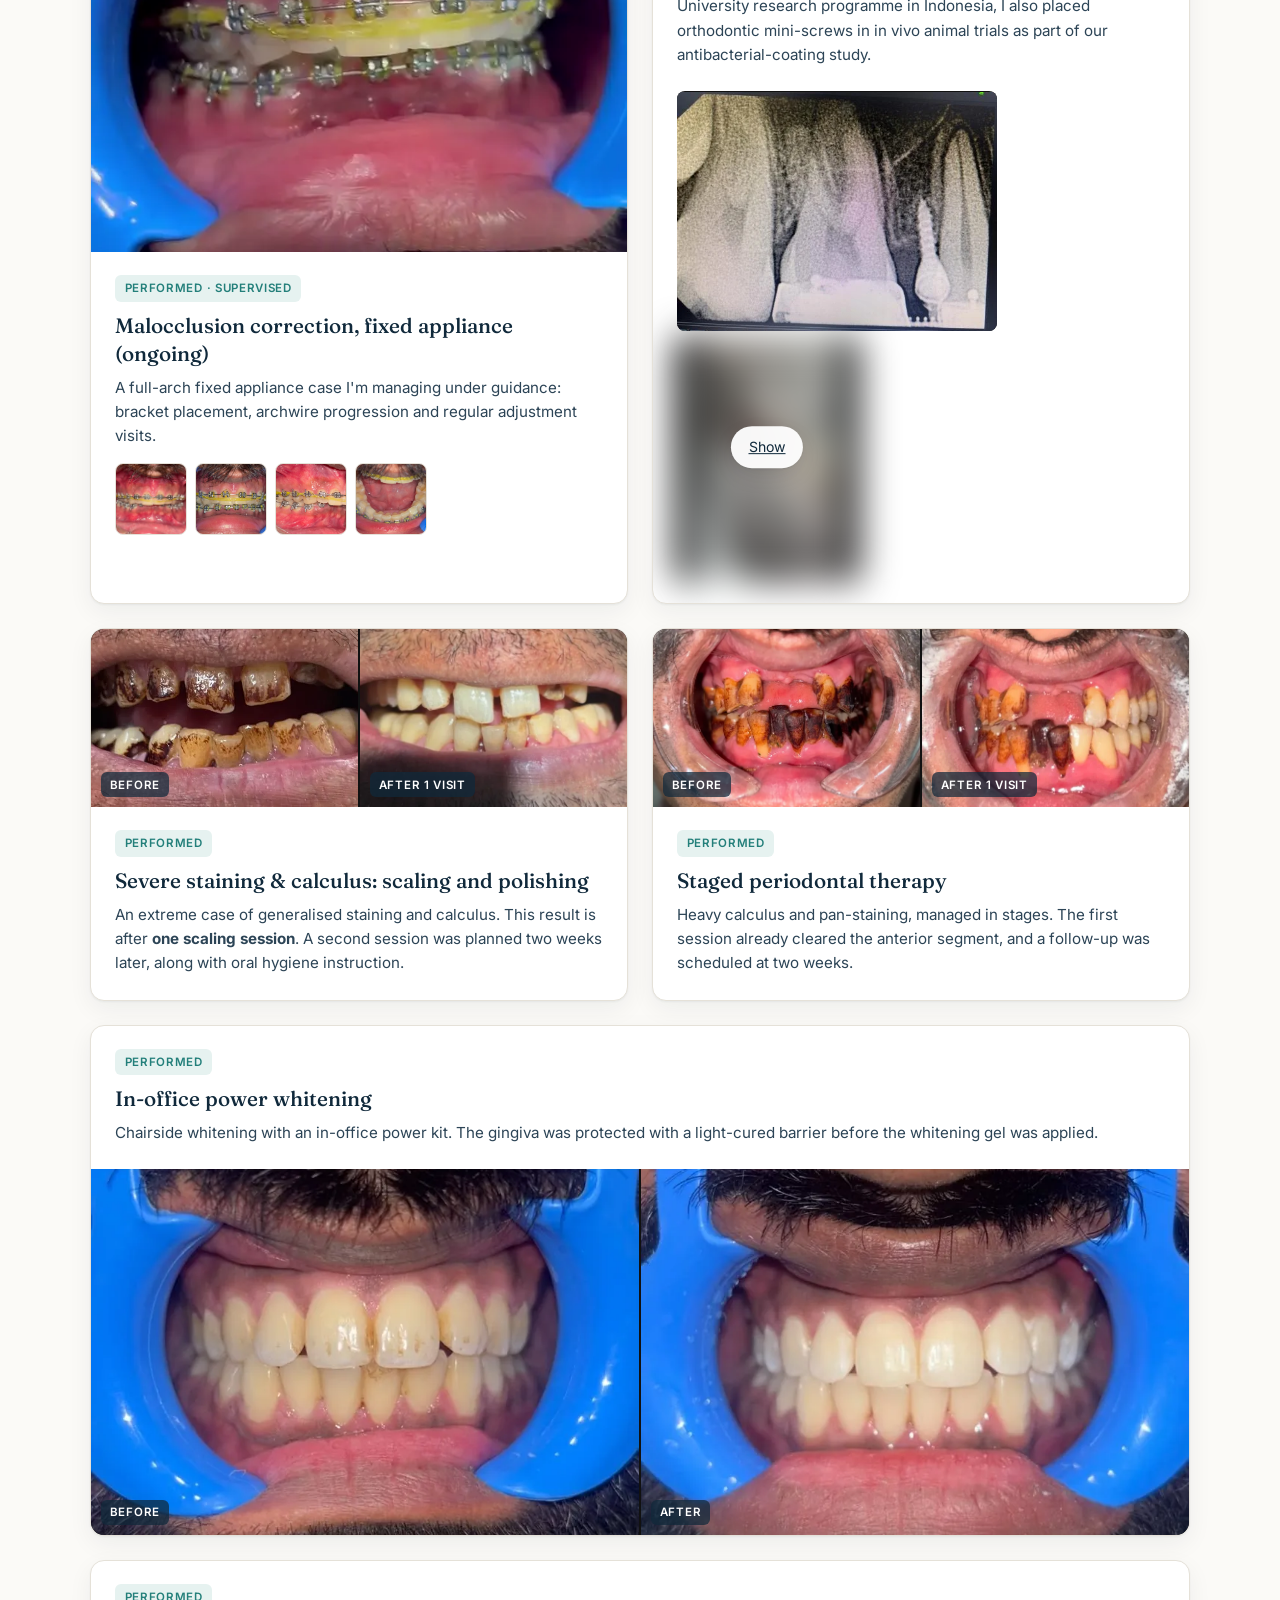
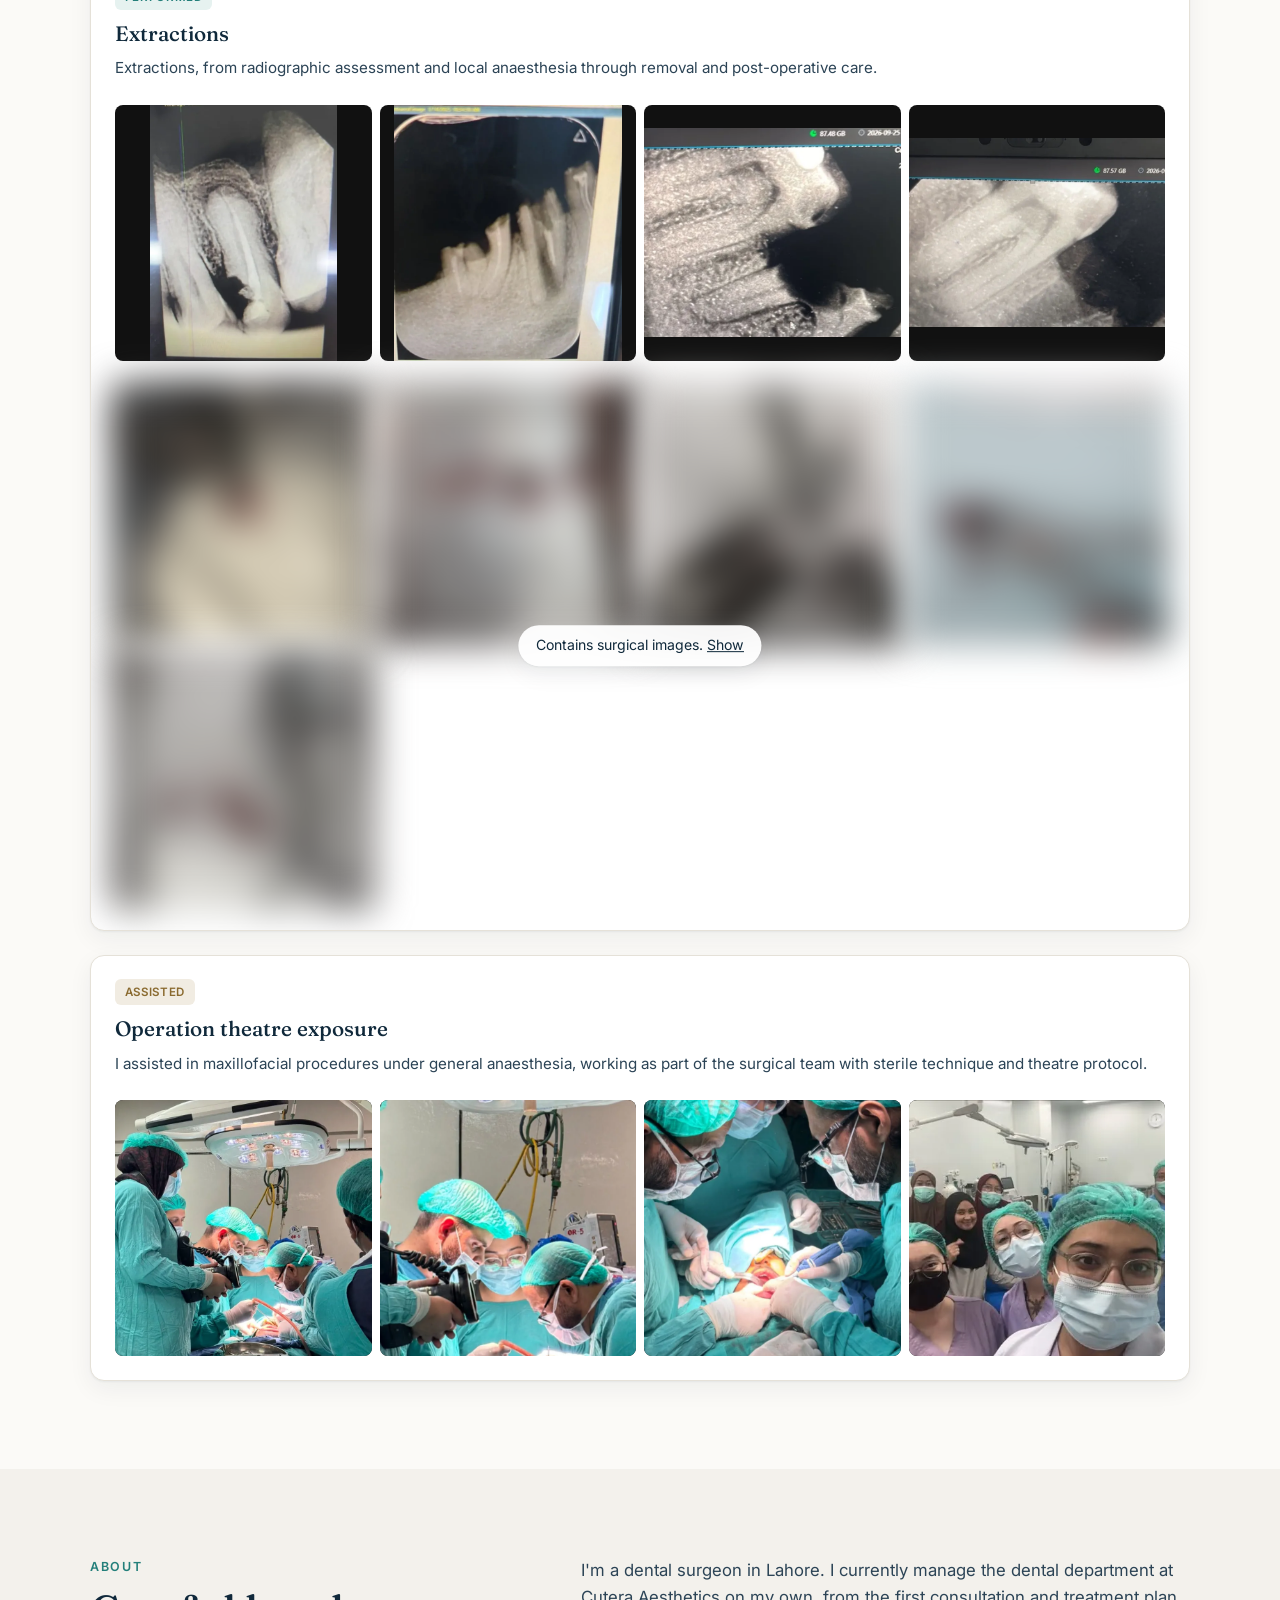
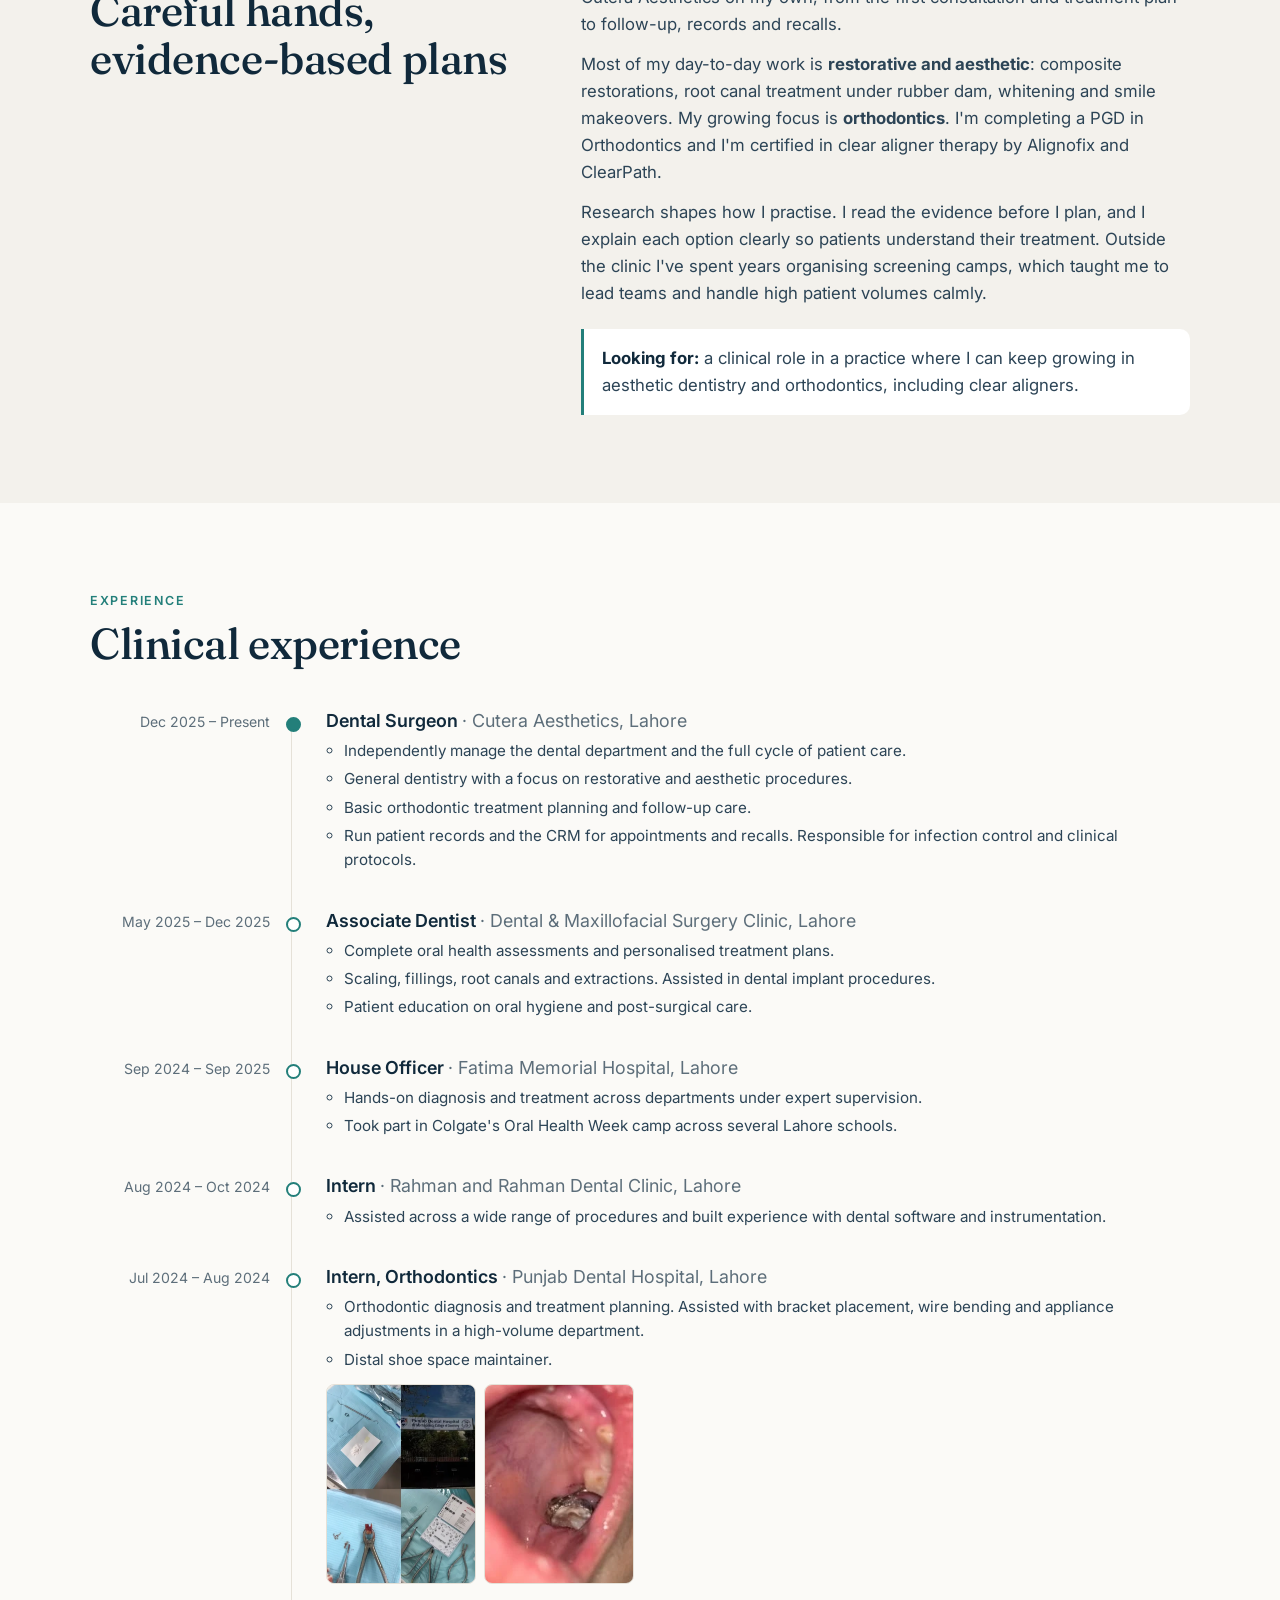
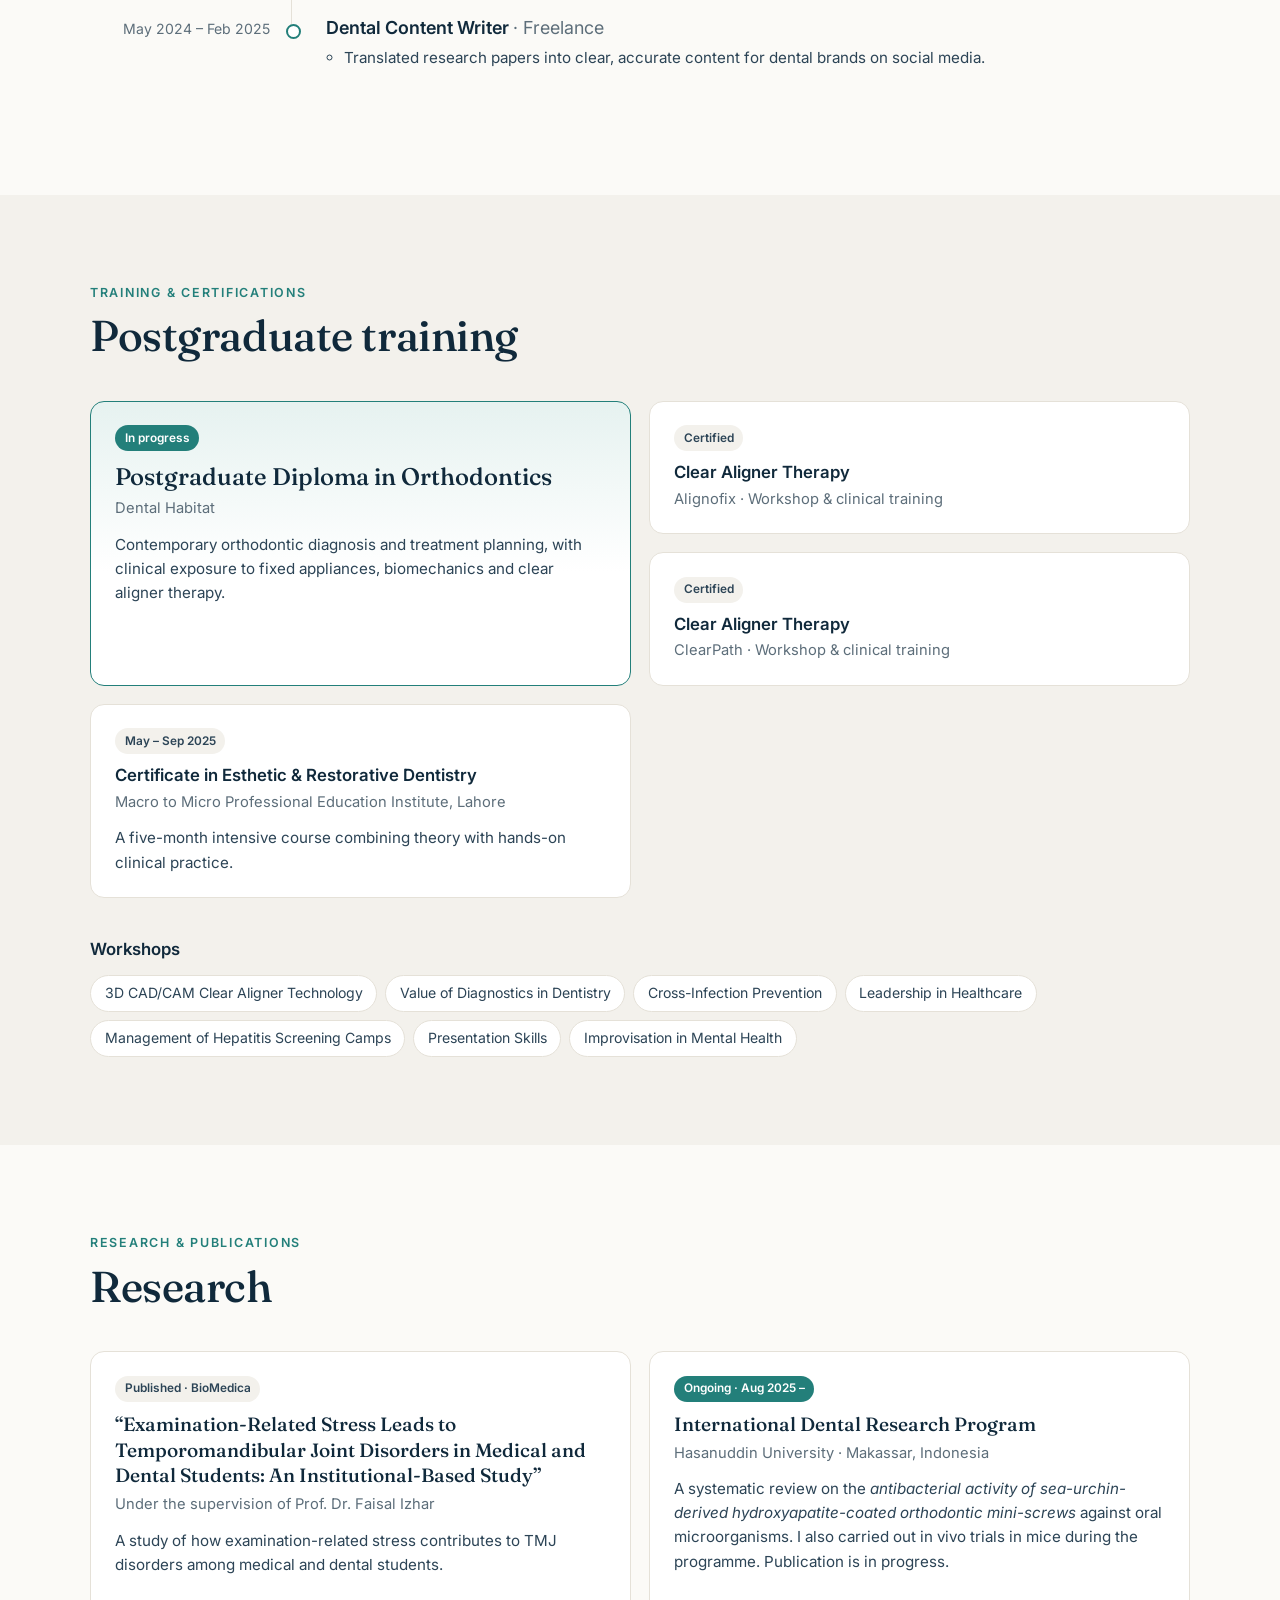
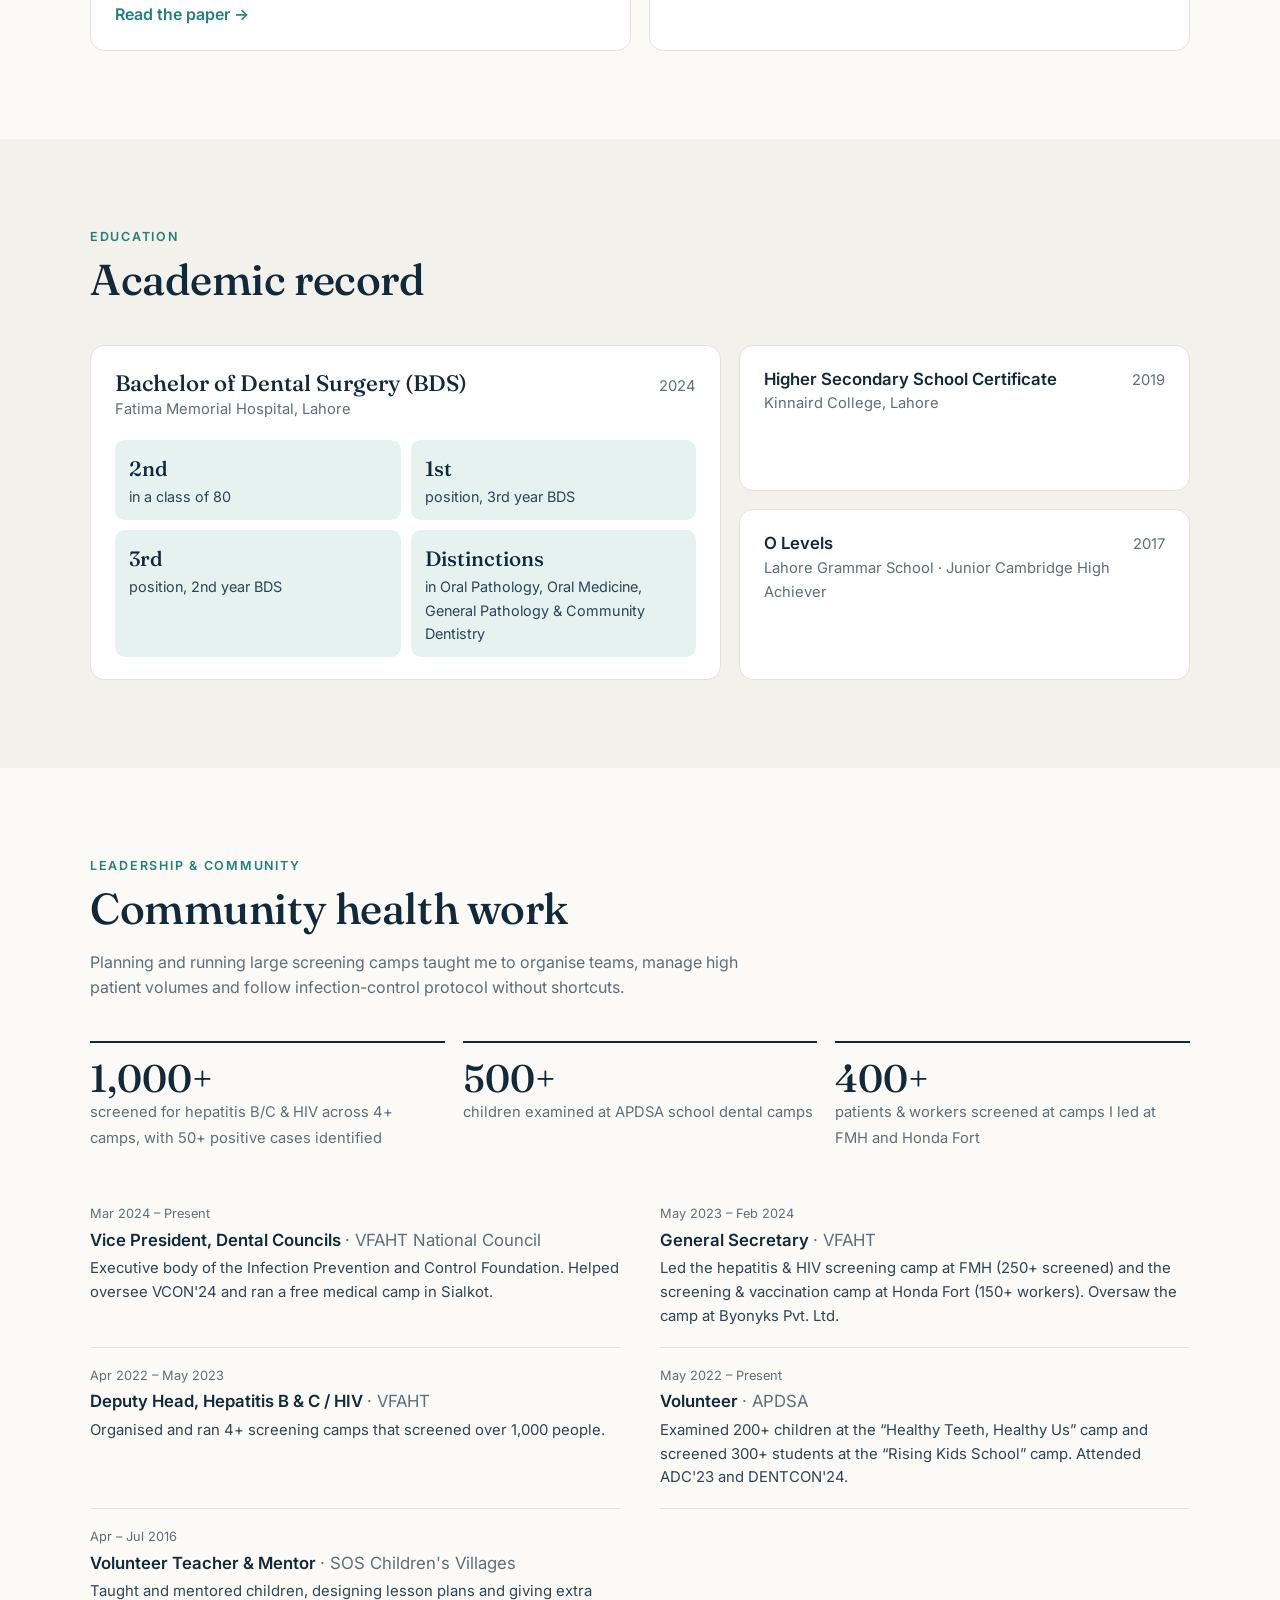
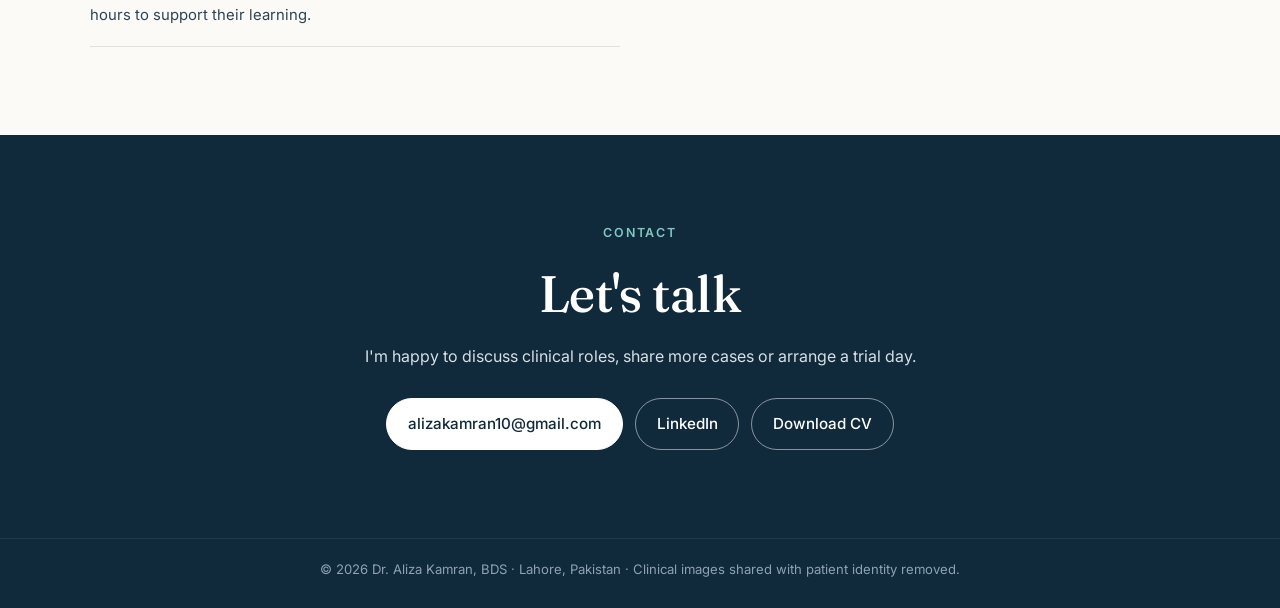
==== commit 3f395184: "Add distal shoe space maintainer to ortho internship Co-Authored-By: Claude Opus 5.5 <noreply@anthro" ====
--- a/index.html
+++ b/index.html
@@ -426,8 +426,14 @@
           <div class="tl-date">Jul 2024 – Aug 2024</div>
           <div class="tl-body">
             <h3>Intern, Orthodontics <span>· Punjab Dental Hospital, Lahore</span></h3>
-            <ul><li>Orthodontic diagnosis and treatment planning. Assisted with bracket placement, wire bending and appliance adjustments in a high-volume department.</li></ul>
-            <img class="tl-img" src="assets/img/pdh-collage.webp" alt="Collage from Punjab Dental Hospital: instruments, clinic set-up and hospital sign" loading="lazy" data-caption="Punjab Dental Hospital, de'Montmorency College of Dentistry">
+            <ul>
+              <li>Orthodontic diagnosis and treatment planning. Assisted with bracket placement, wire bending and appliance adjustments in a high-volume department.</li>
+              <li>Distal shoe space maintainer.</li>
+            </ul>
+            <div class="tl-imgs">
+              <img class="tl-img" src="assets/img/pdh-collage.webp" alt="Collage from Punjab Dental Hospital: instruments, clinic set-up and hospital sign" loading="lazy" data-caption="Punjab Dental Hospital, de'Montmorency College of Dentistry">
+              <img class="tl-img" src="assets/img/distal-shoe.webp" alt="Distal shoe space maintainer in the lower arch" loading="lazy" data-caption="Distal shoe space maintainer">
+            </div>
           </div>
         </li>
         <li class="tl-minor">
--- a/styles.css
+++ b/styles.css
@@ -216,7 +216,8 @@
 .tl-body h3 span { font-weight: 400; color: var(--muted); }
 .tl-body ul { margin: 0; padding-left: 1.1em; }
 .tl-body li { margin-bottom: 4px; font-size: .95rem; }
-.tl-img { width: 160px; max-width: 100%; aspect-ratio: 590/1084; object-fit: cover; border-radius: 8px; border: 1px solid var(--line); margin-top: 12px; }
+.tl-imgs { display: flex; flex-wrap: wrap; gap: 8px; margin-top: 12px; }
+.tl-img { width: 150px; max-width: 45%; aspect-ratio: 3/4; object-fit: cover; border-radius: 8px; border: 1px solid var(--line); }
 .tl-minor { opacity: .85; }
 .timeline > li:first-child::before { background: var(--teal); }
 
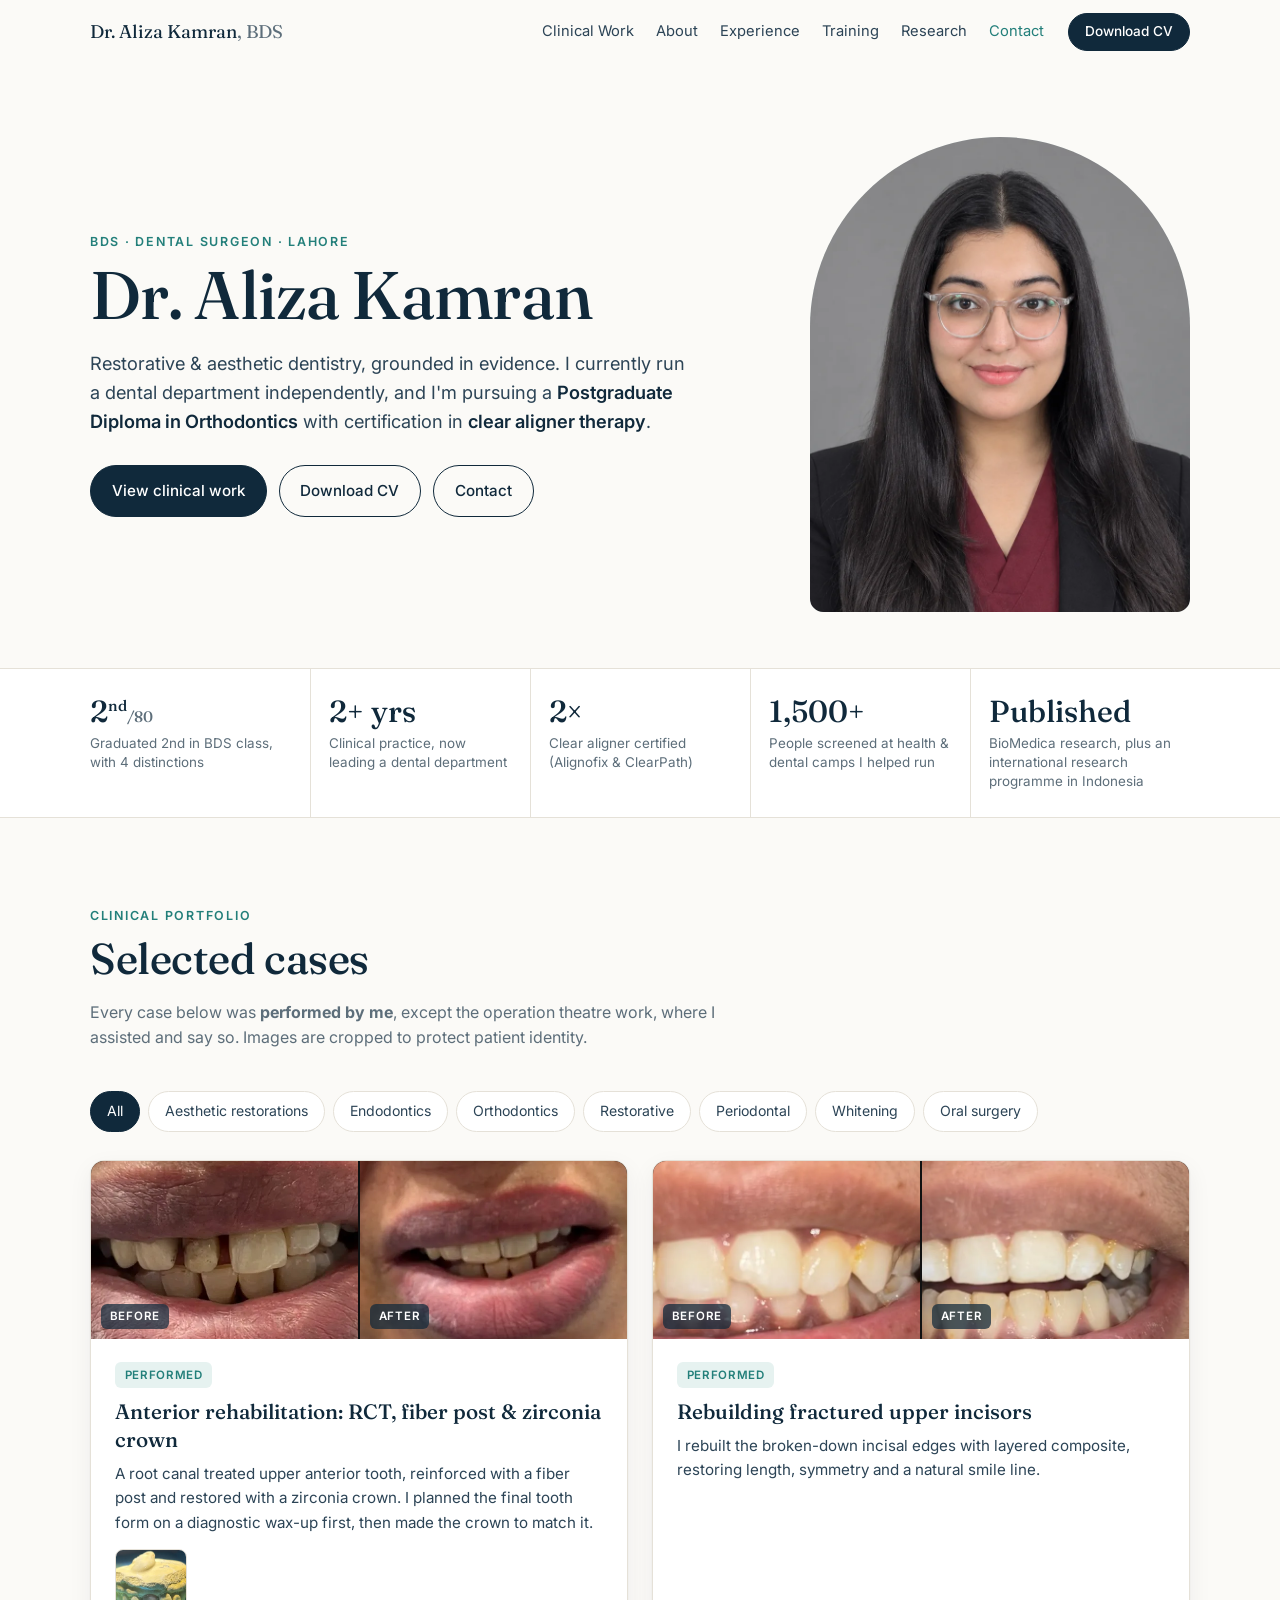
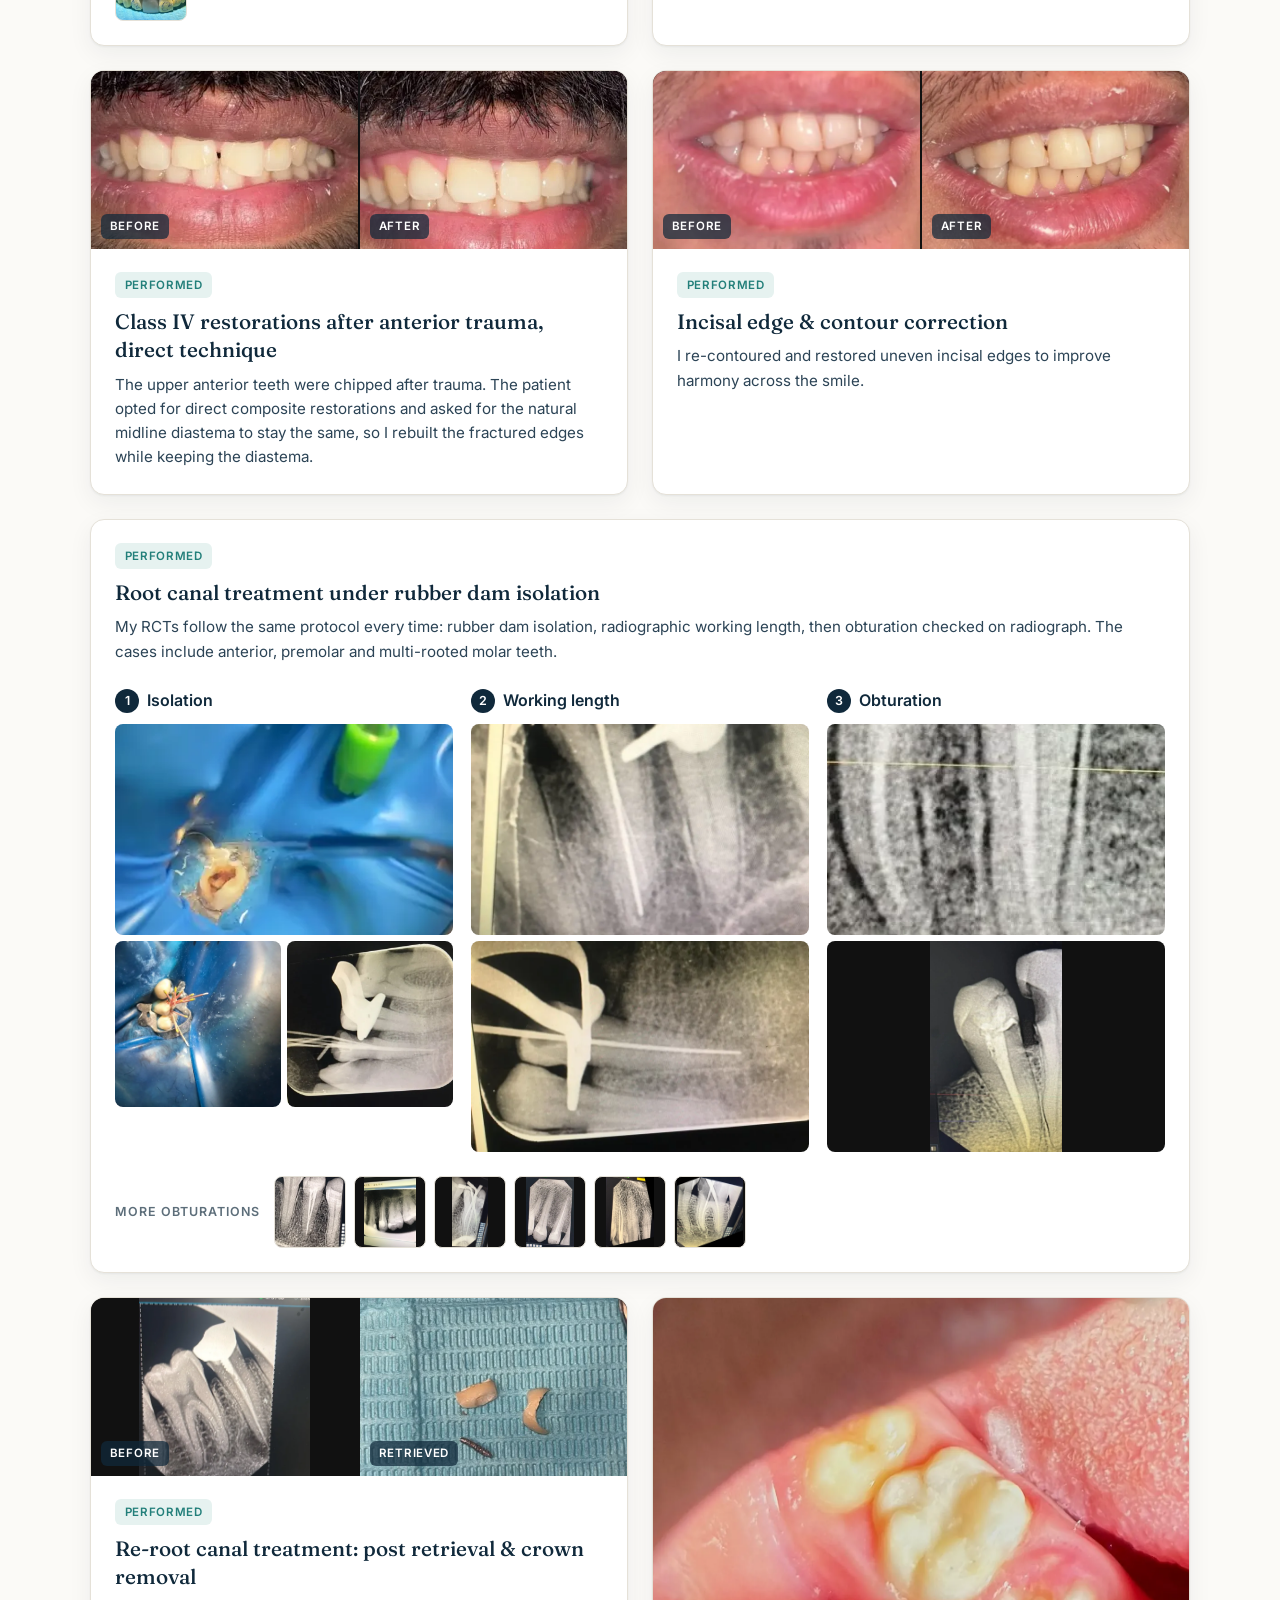
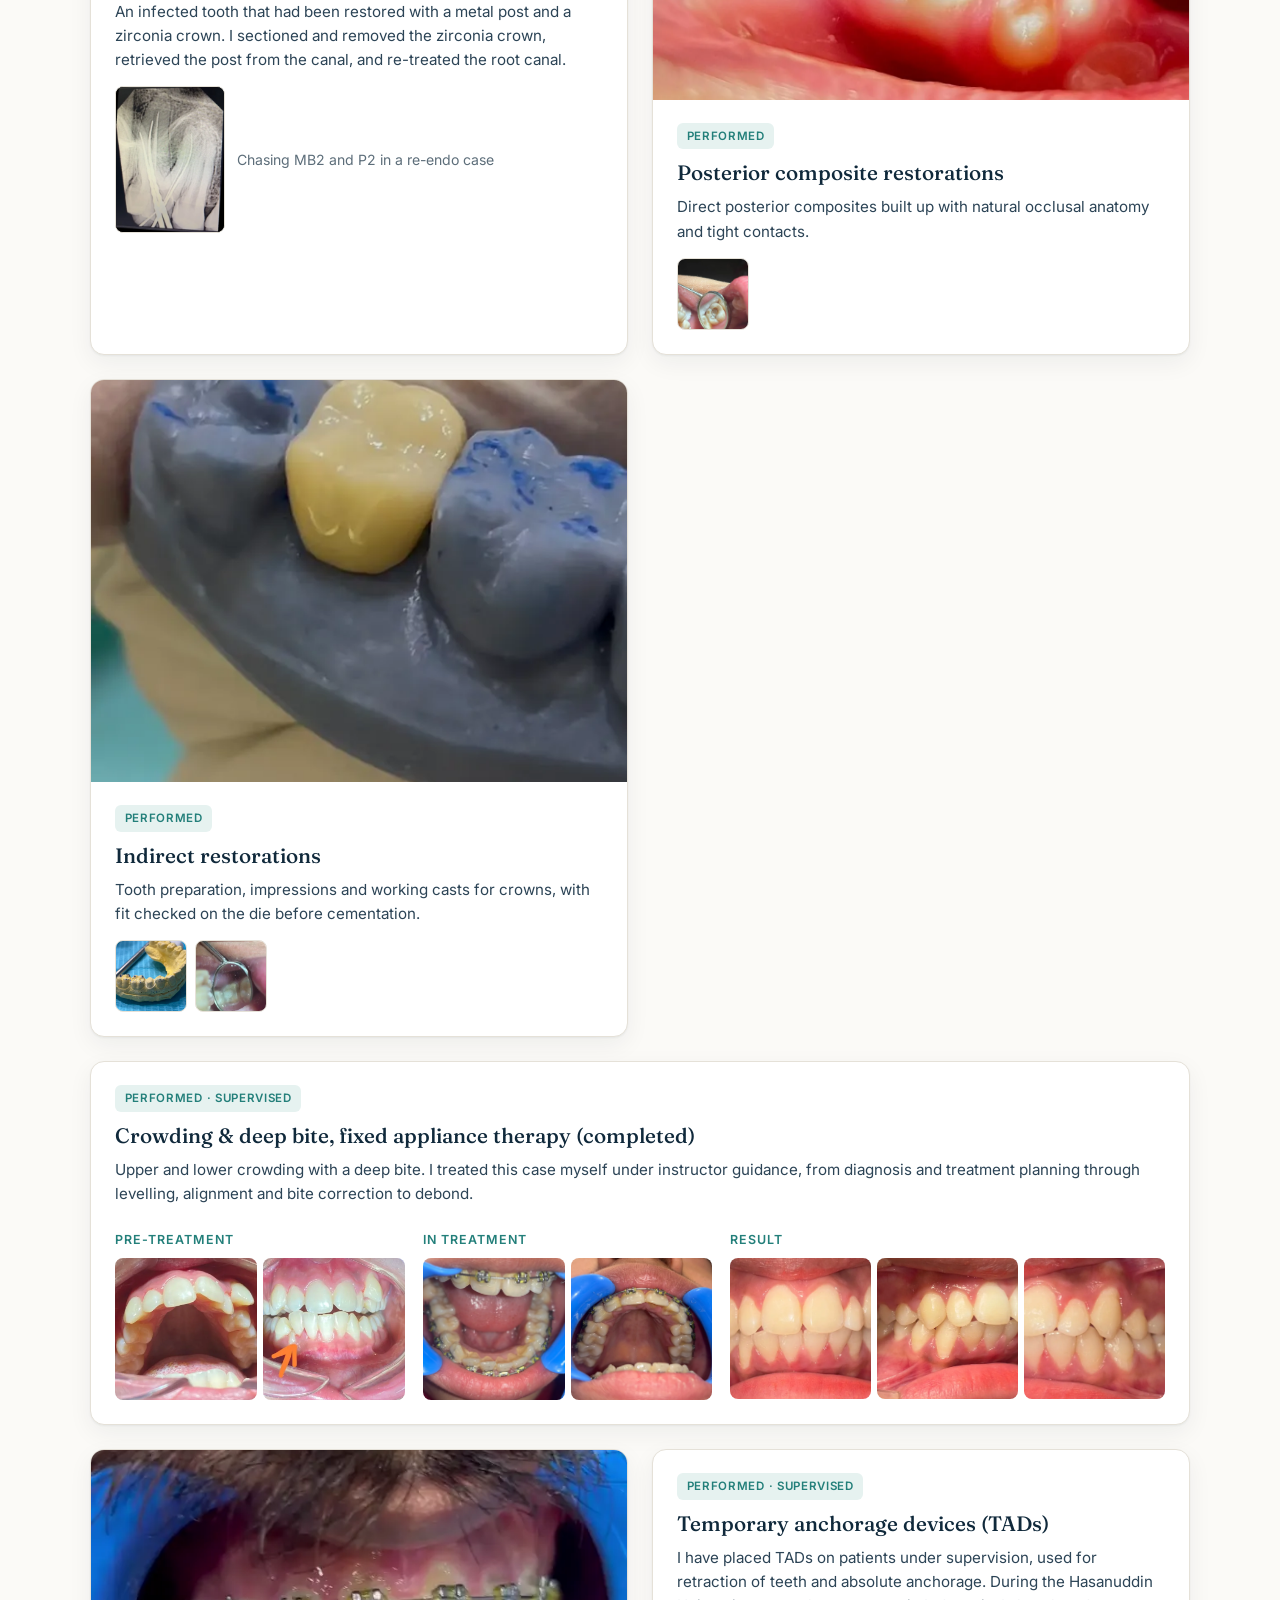
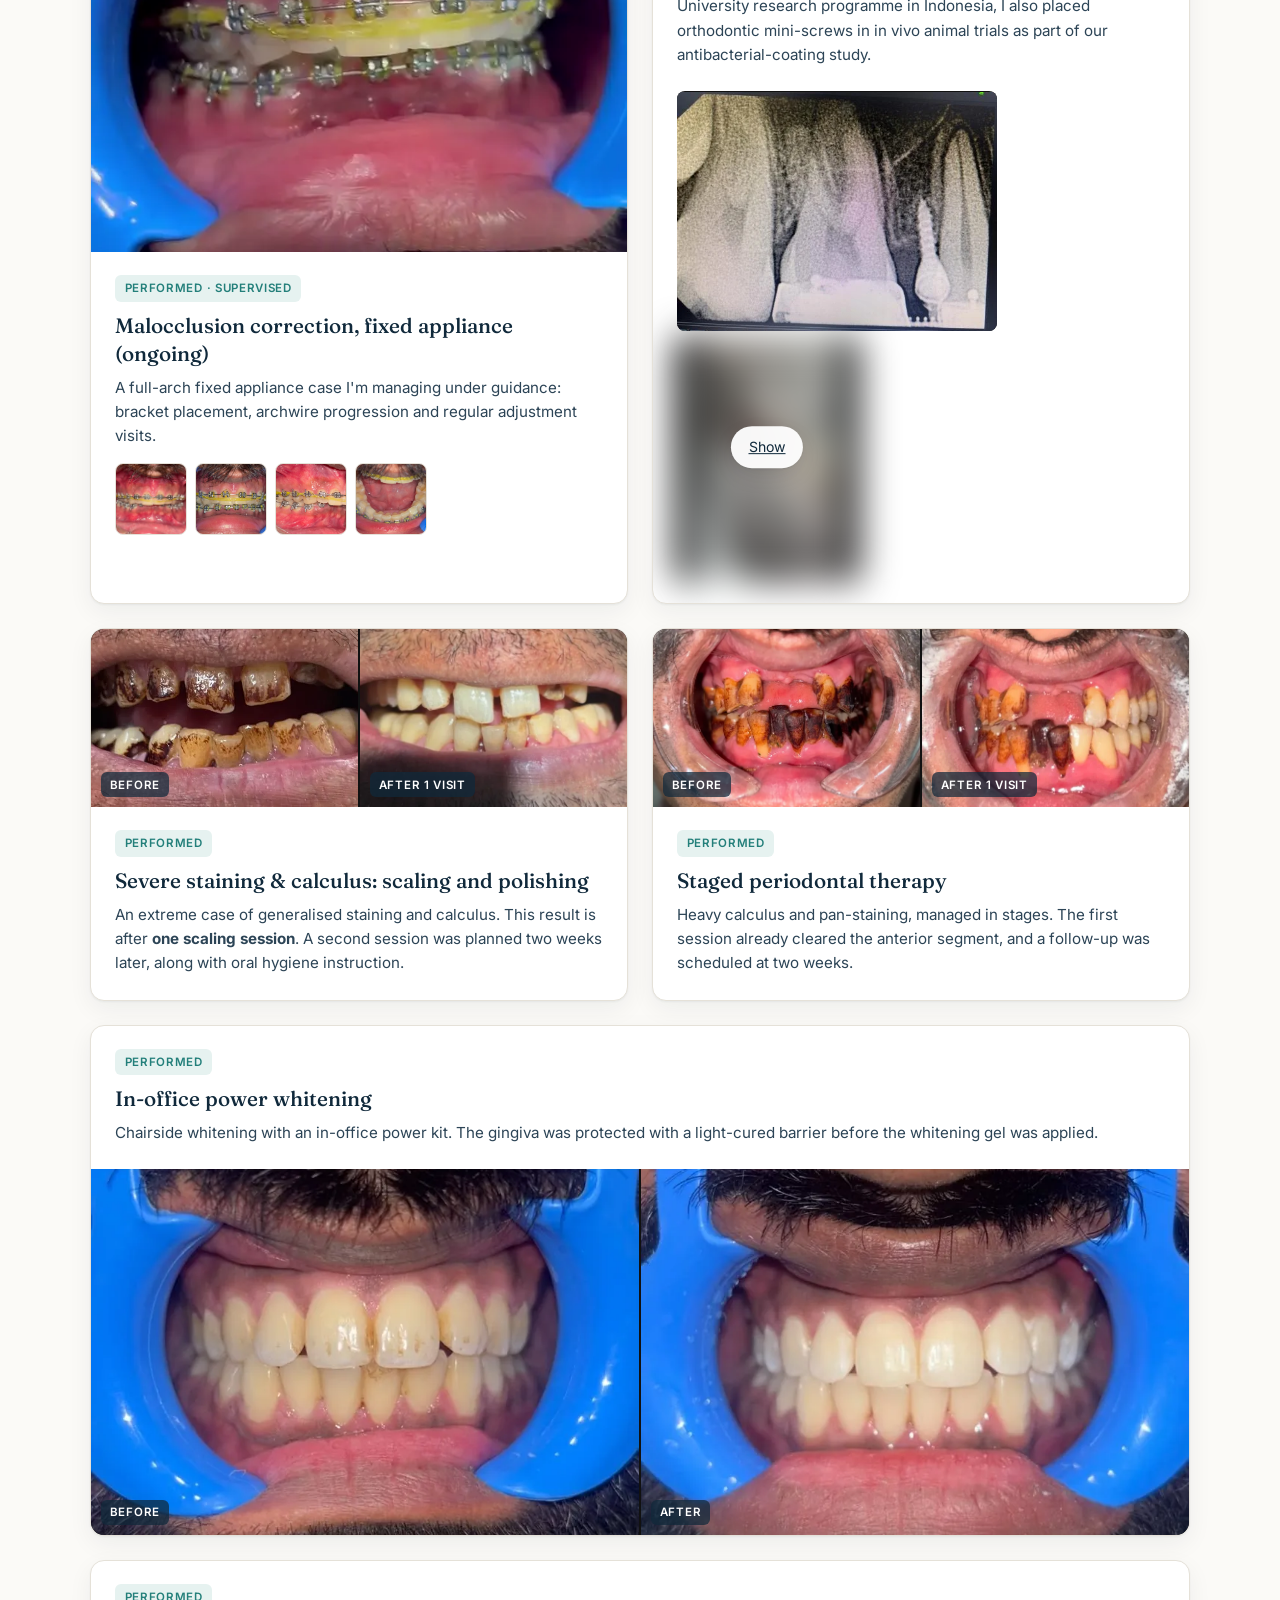
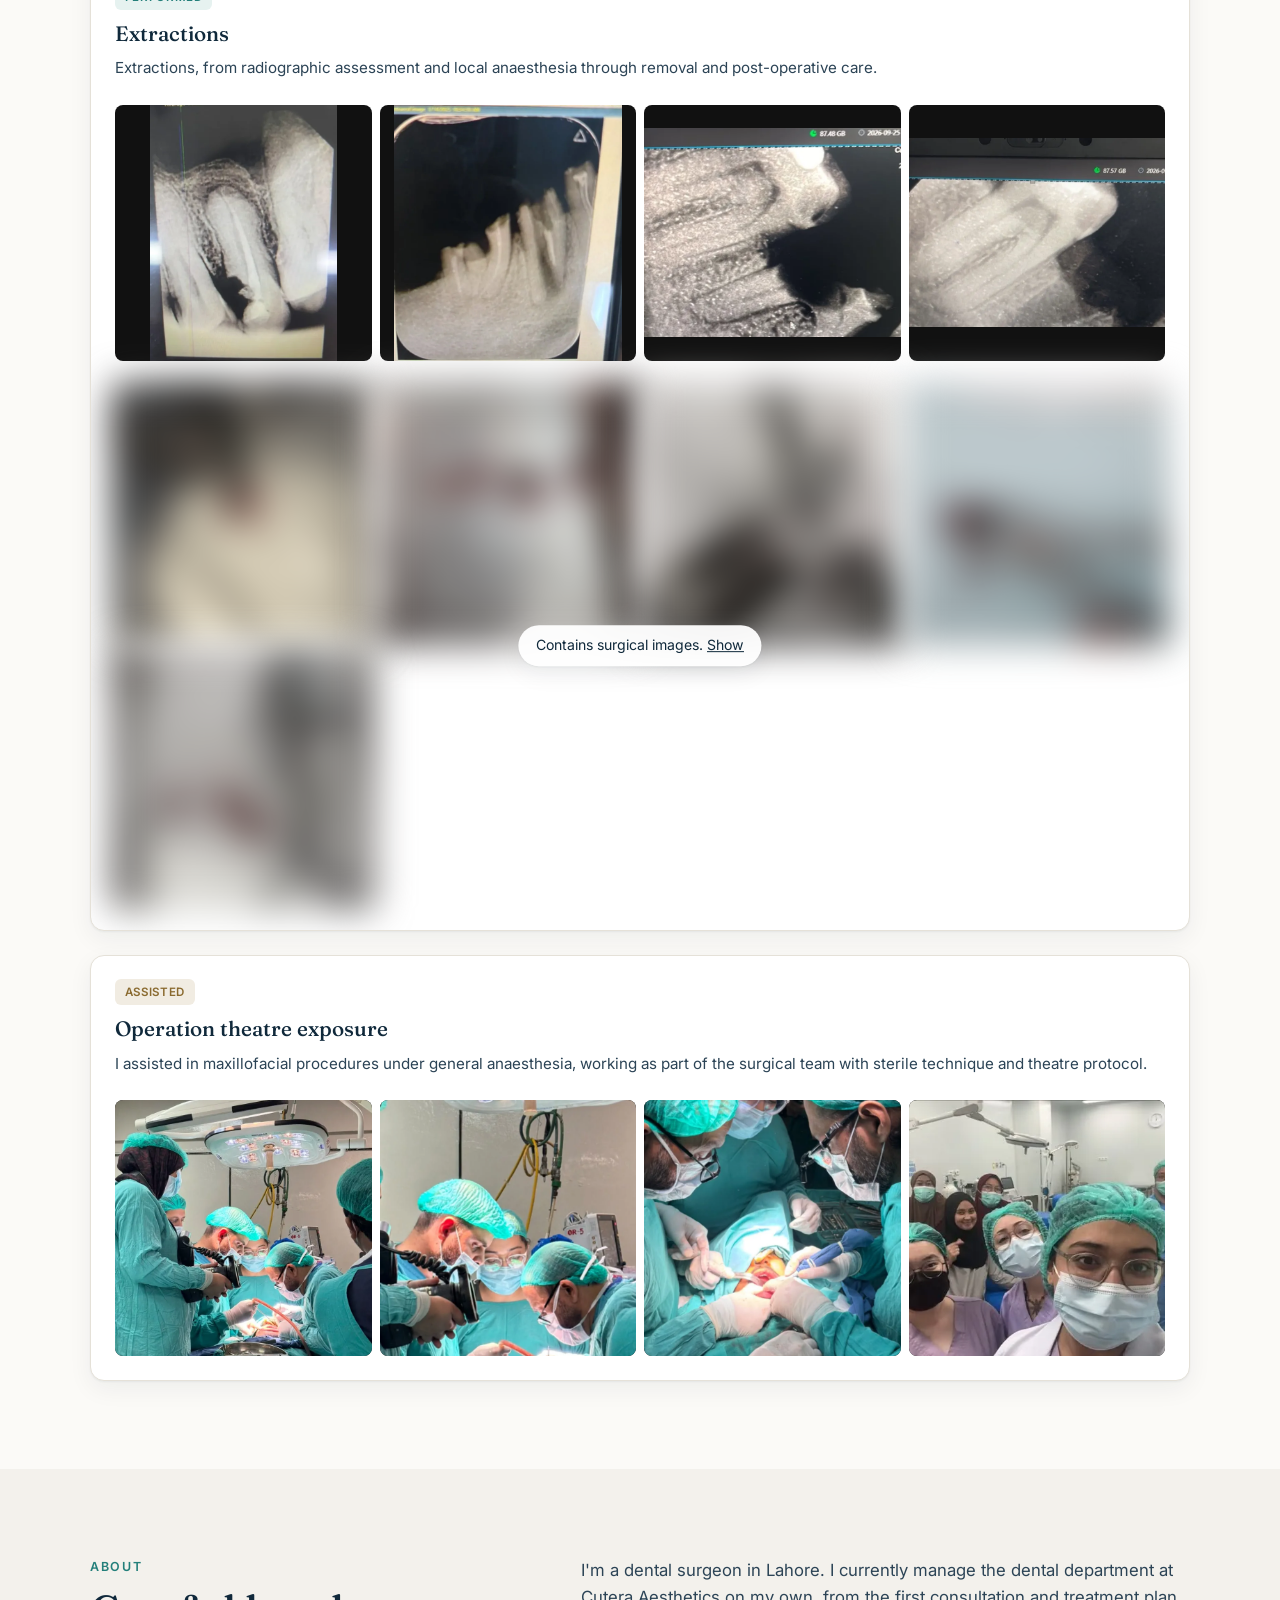
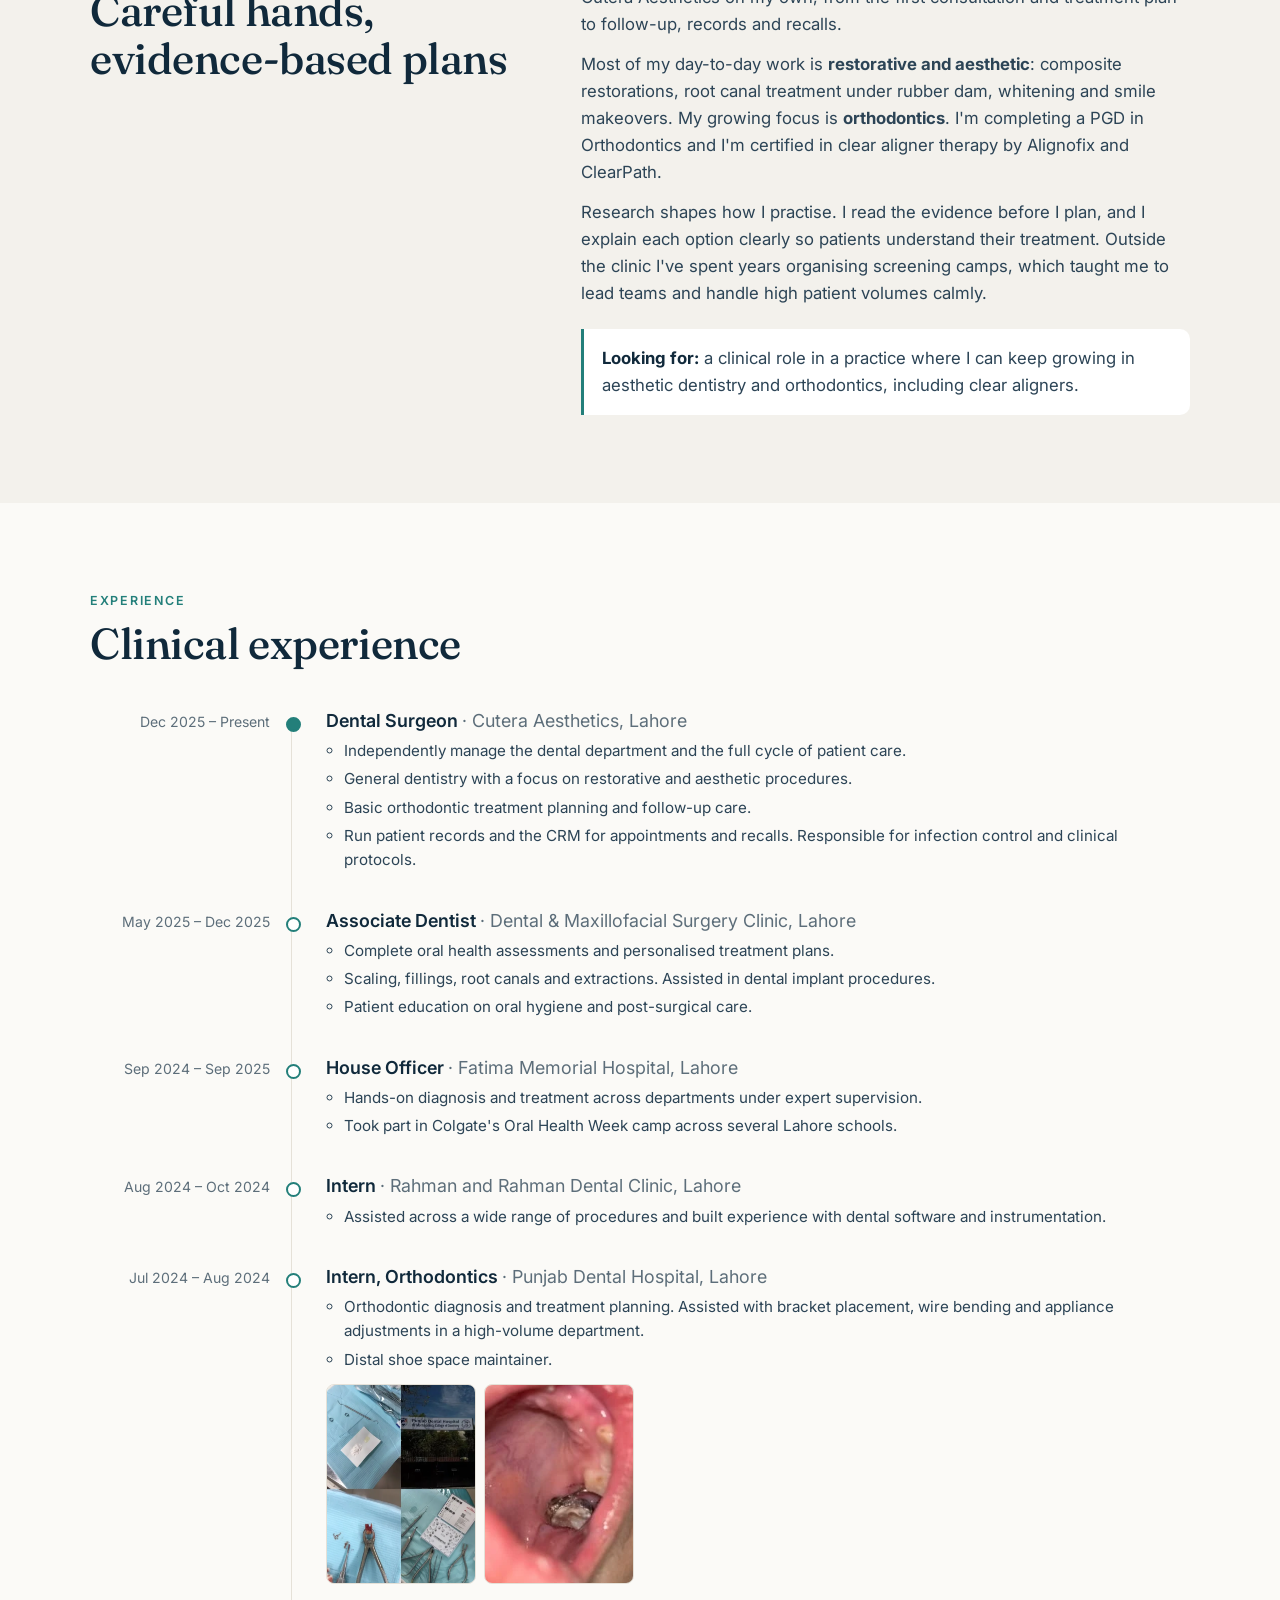
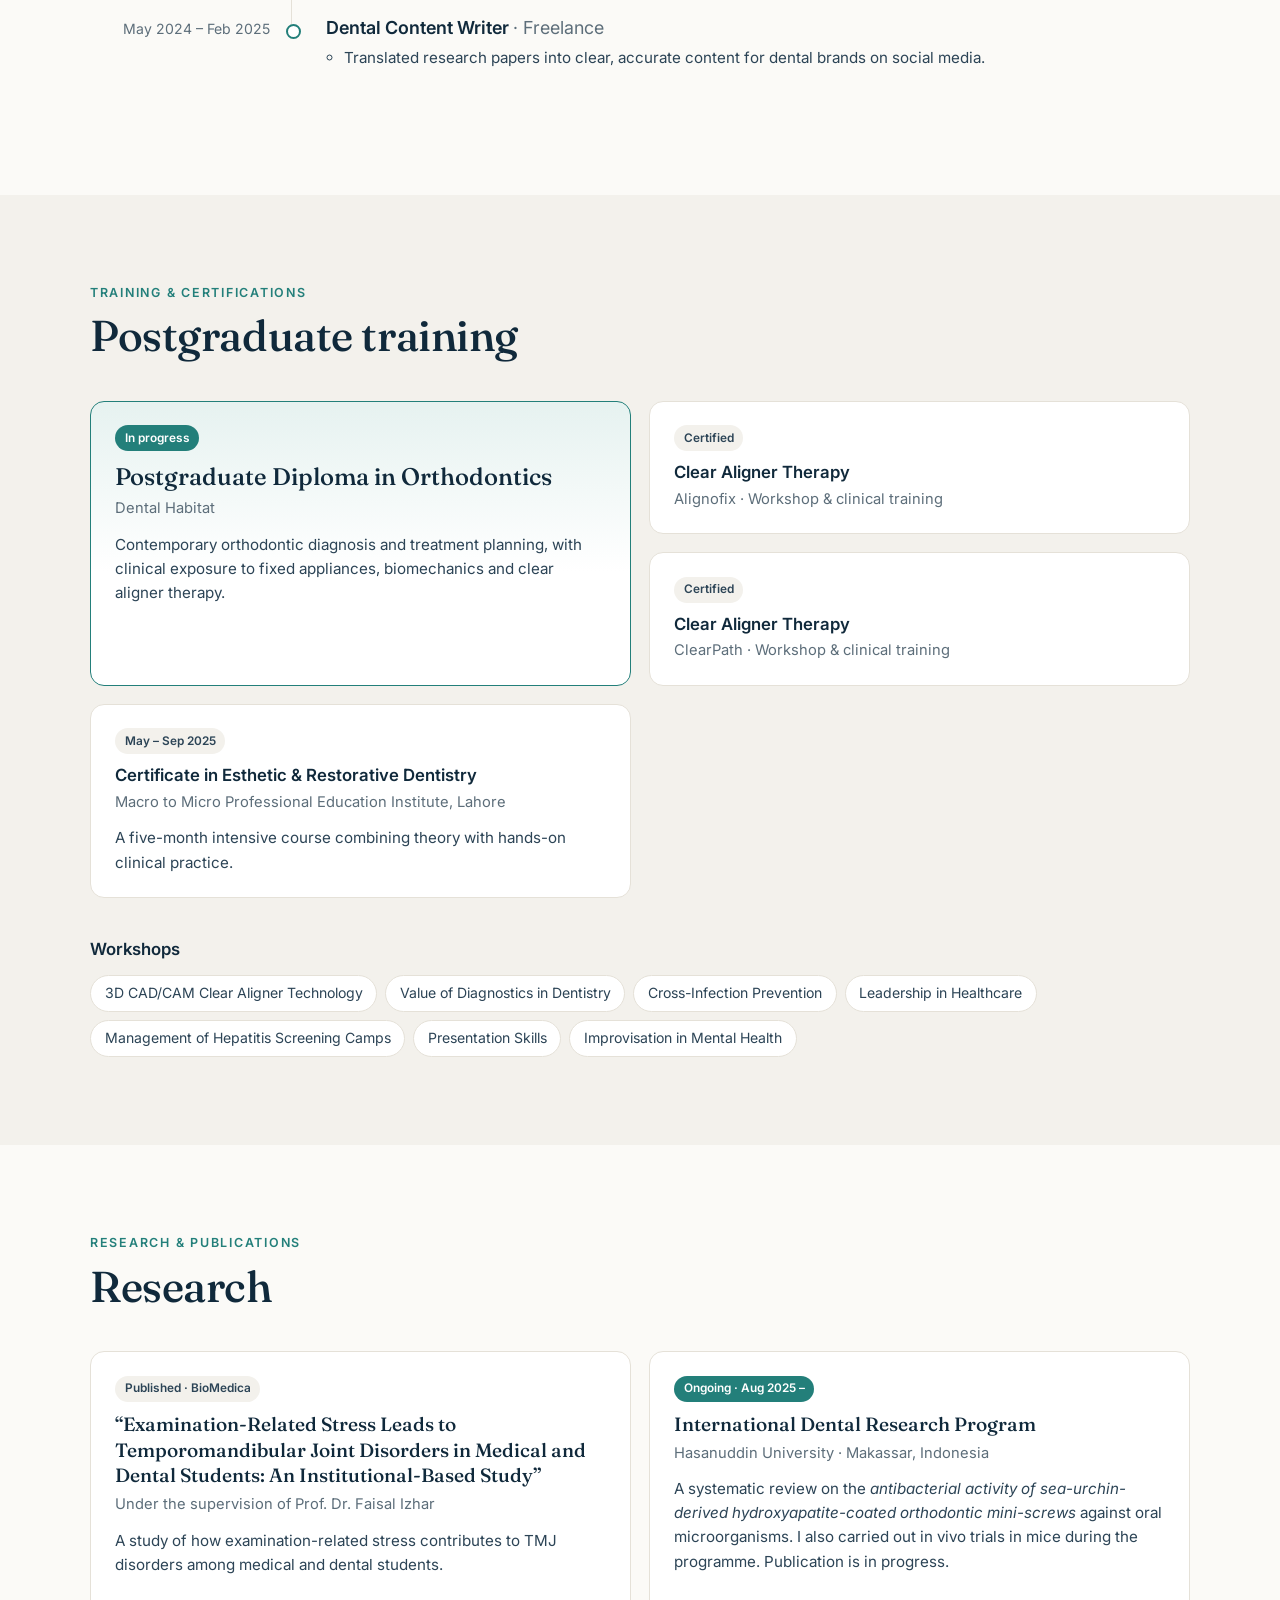
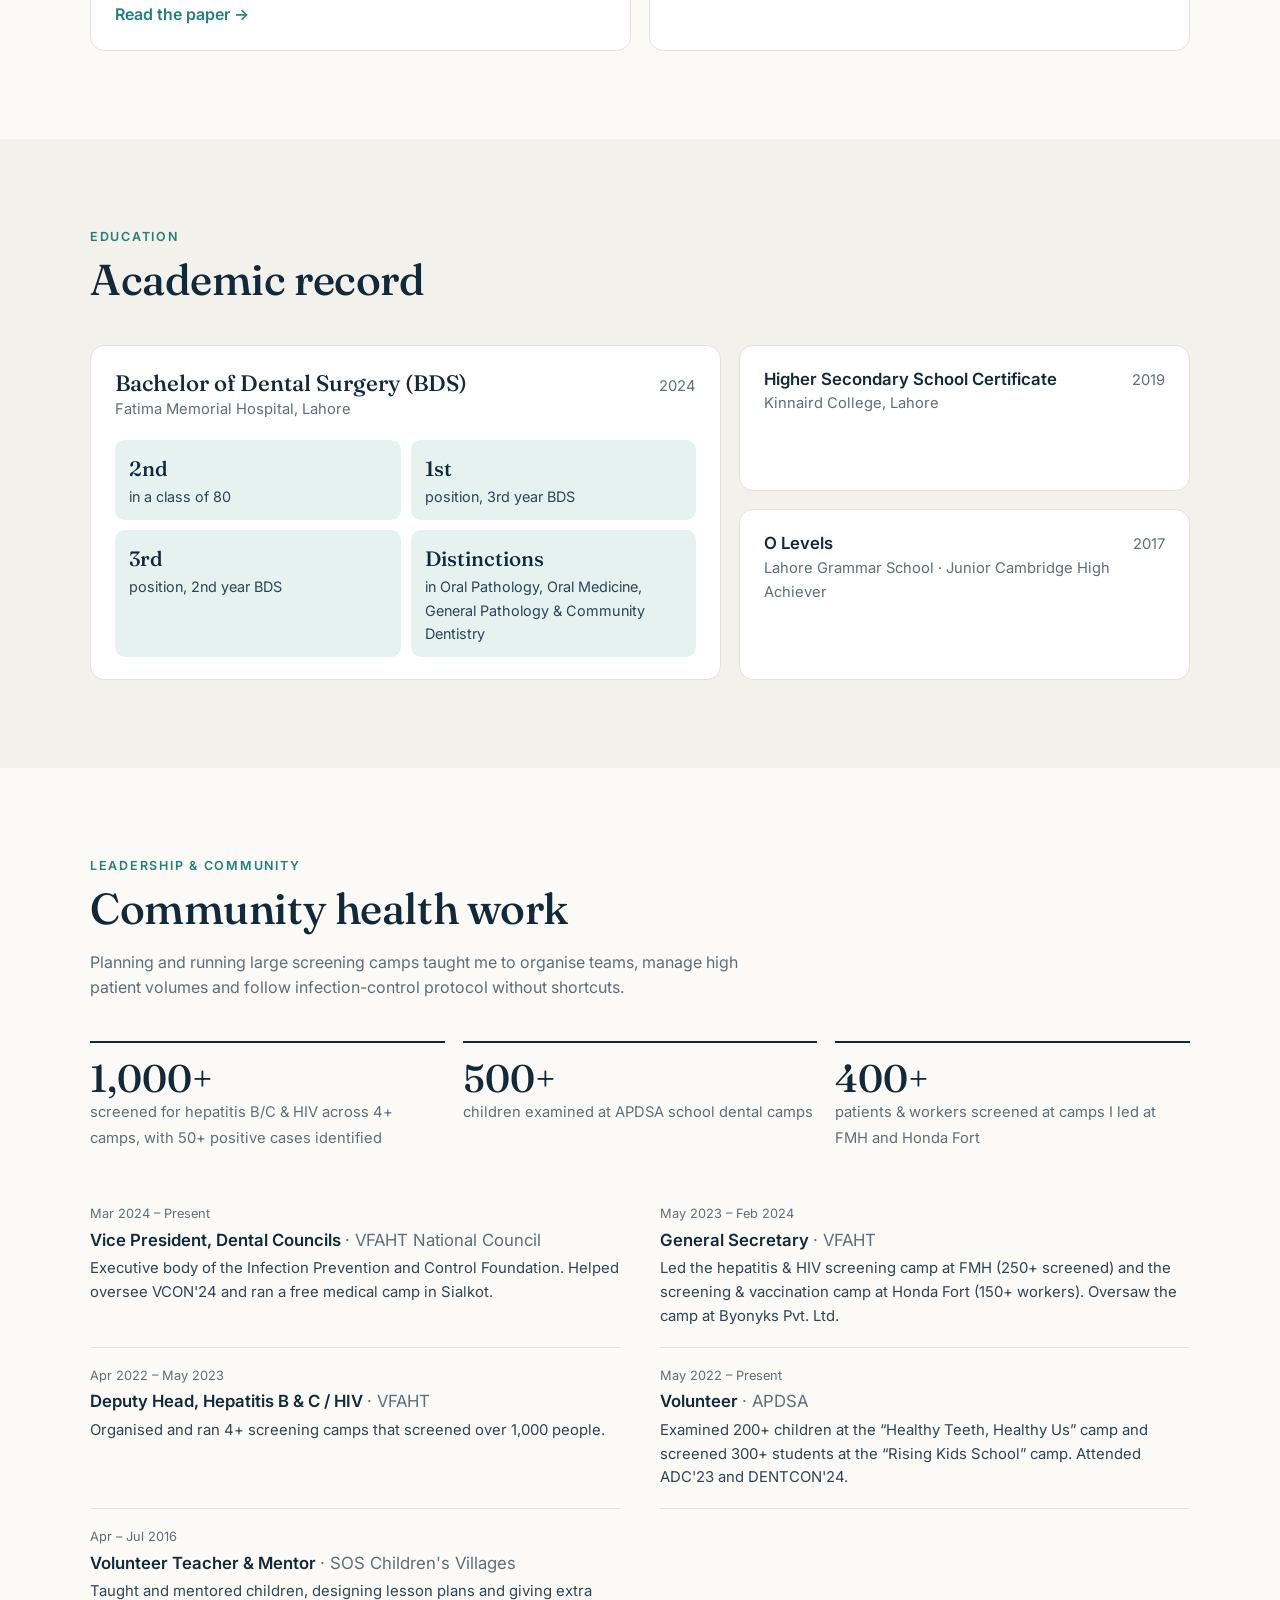
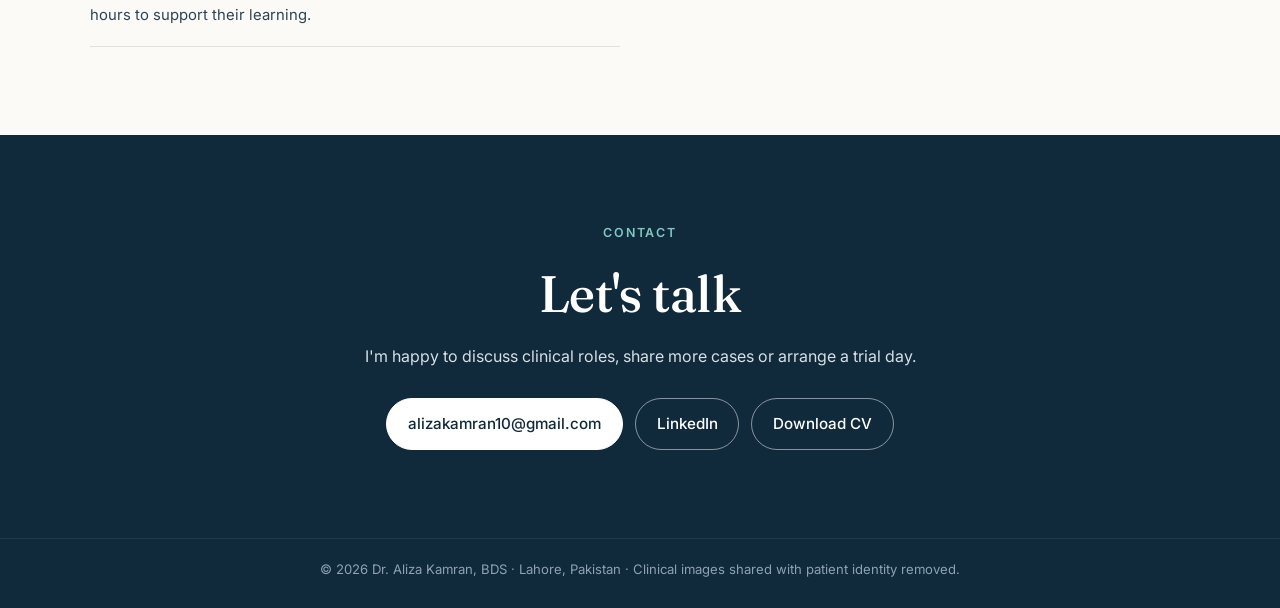
==== commit 3f4e1591: "Move MB2/P2 re-endo radiograph to re-endo case with caption Co-Authored-By: Claude Opus 5.5 <noreply" ====
--- a/index.html
+++ b/index.html
@@ -177,7 +177,6 @@
               <img class="fit" src="assets/img/endo-obt-6.webp" alt="Master cone fit radiograph" loading="lazy" data-caption="Cone fit and lateral compaction">
               <img class="fit" src="assets/img/endo-obt-7.webp" alt="Obturation radiograph, upper anterior teeth" loading="lazy" data-caption="Obturation, upper anterior tooth">
               <img class="fit" src="assets/img/endo-obt-8.webp" alt="Obturation radiograph, upper tooth" loading="lazy" data-caption="Final obturation">
-              <img class="fit" src="assets/img/endo-obt-9.webp" alt="Cone fit radiograph, upper molar" loading="lazy" data-caption="Cone fit, upper molar">
               <img class="fit" src="assets/img/endo-obt-10.webp" alt="Obturation radiograph, lower molar" loading="lazy" data-caption="Final obturation, lower molar">
             </div>
           </div>
@@ -192,6 +191,10 @@
             <span class="tag">Performed</span>
             <h3>Re-root canal treatment: post retrieval &amp; crown removal</h3>
             <p>An infected tooth that had been restored with a metal post and a zirconia crown. I sectioned and removed the zirconia crown, retrieved the post from the canal, and re-treated the root canal.</p>
+            <figure class="side-fig">
+              <img class="fit" src="assets/img/endo-obt-9.webp" alt="Radiograph of upper molar with files in MB2 and P2 canals" loading="lazy" data-caption="Chasing MB2 and P2 in a re-endo case">
+              <figcaption>Chasing MB2 and P2 in a re-endo case</figcaption>
+            </figure>
           </div>
         </article>
 
--- a/styles.css
+++ b/styles.css
@@ -216,6 +216,9 @@
 .tl-body h3 span { font-weight: 400; color: var(--muted); }
 .tl-body ul { margin: 0; padding-left: 1.1em; }
 .tl-body li { margin-bottom: 4px; font-size: .95rem; }
+.side-fig { margin: 14px 0 0; display: flex; align-items: center; gap: 12px; }
+.side-fig img { width: 110px; aspect-ratio: 3/4; border-radius: 8px; border: 1px solid var(--line); }
+.side-fig figcaption { font-size: .88rem; color: var(--muted); }
 .tl-imgs { display: flex; flex-wrap: wrap; gap: 8px; margin-top: 12px; }
 .tl-img { width: 150px; max-width: 45%; aspect-ratio: 3/4; object-fit: cover; border-radius: 8px; border: 1px solid var(--line); }
 .tl-minor { opacity: .85; }
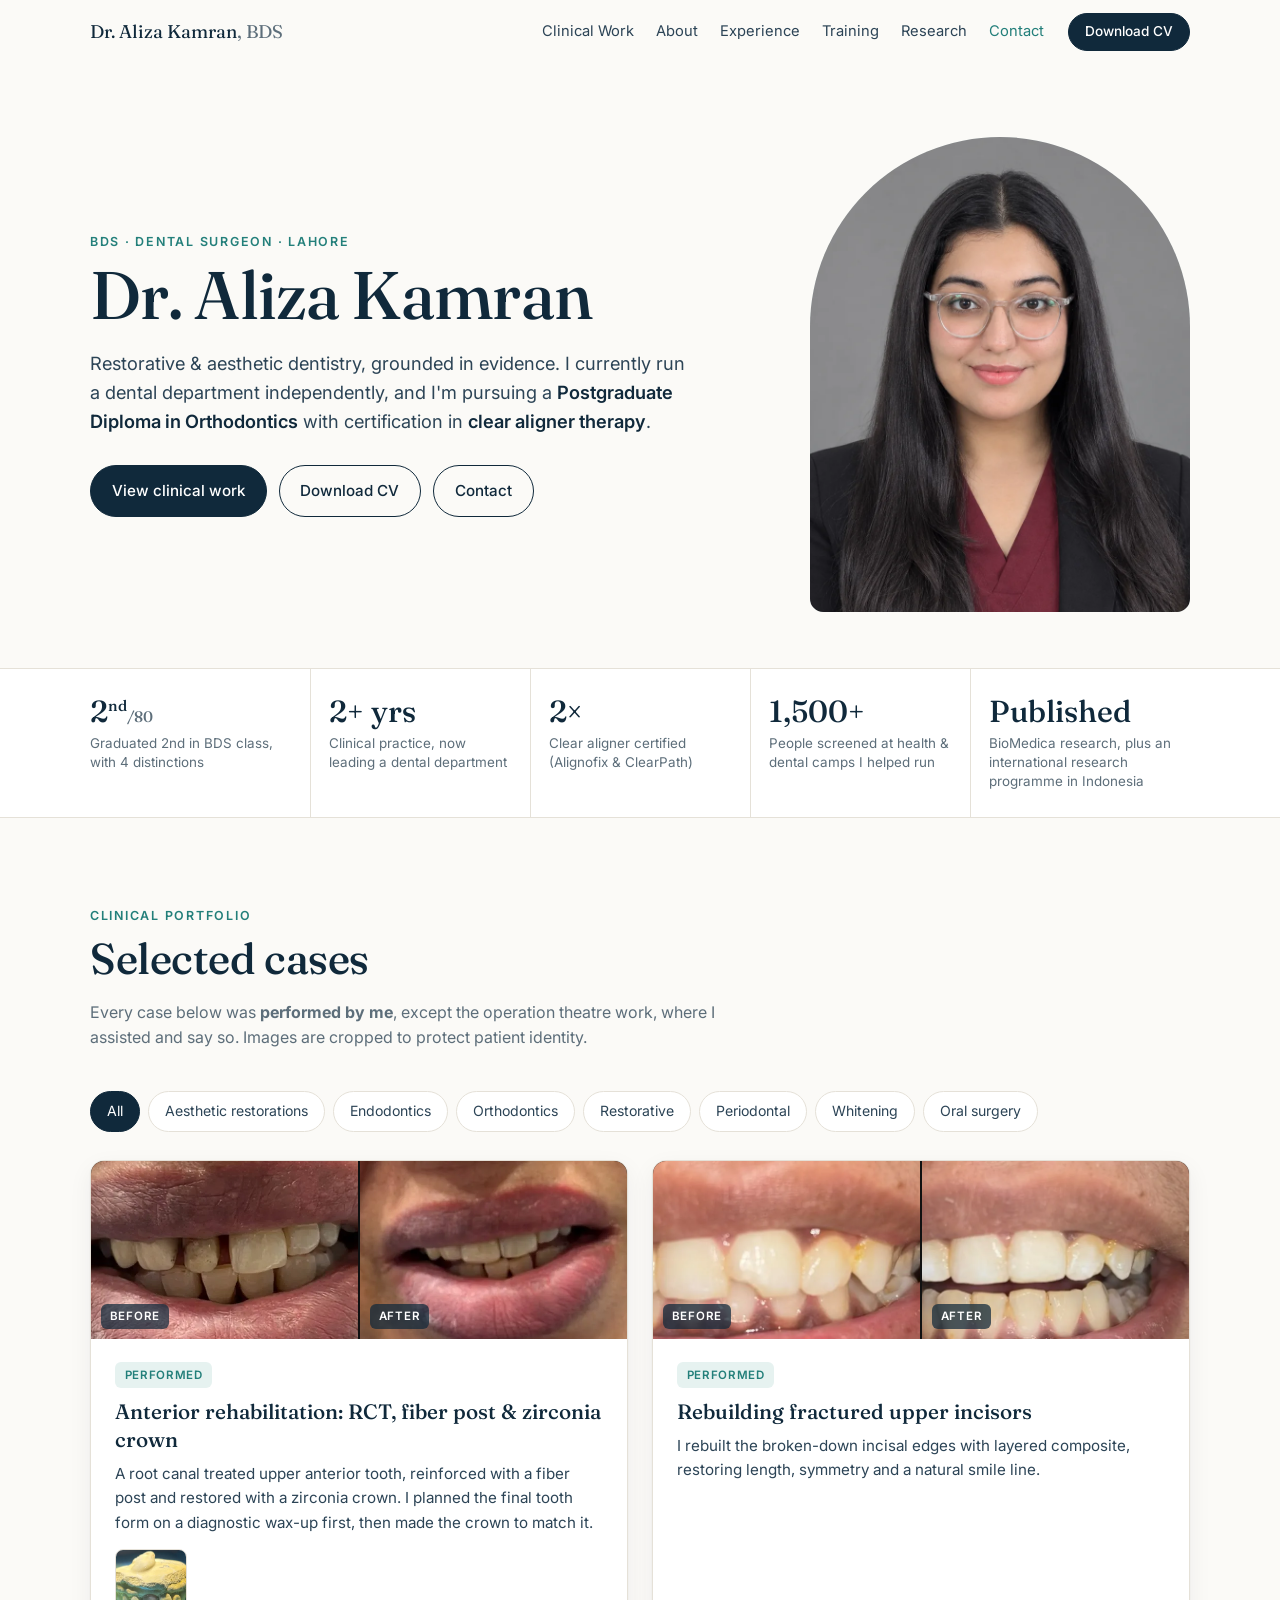
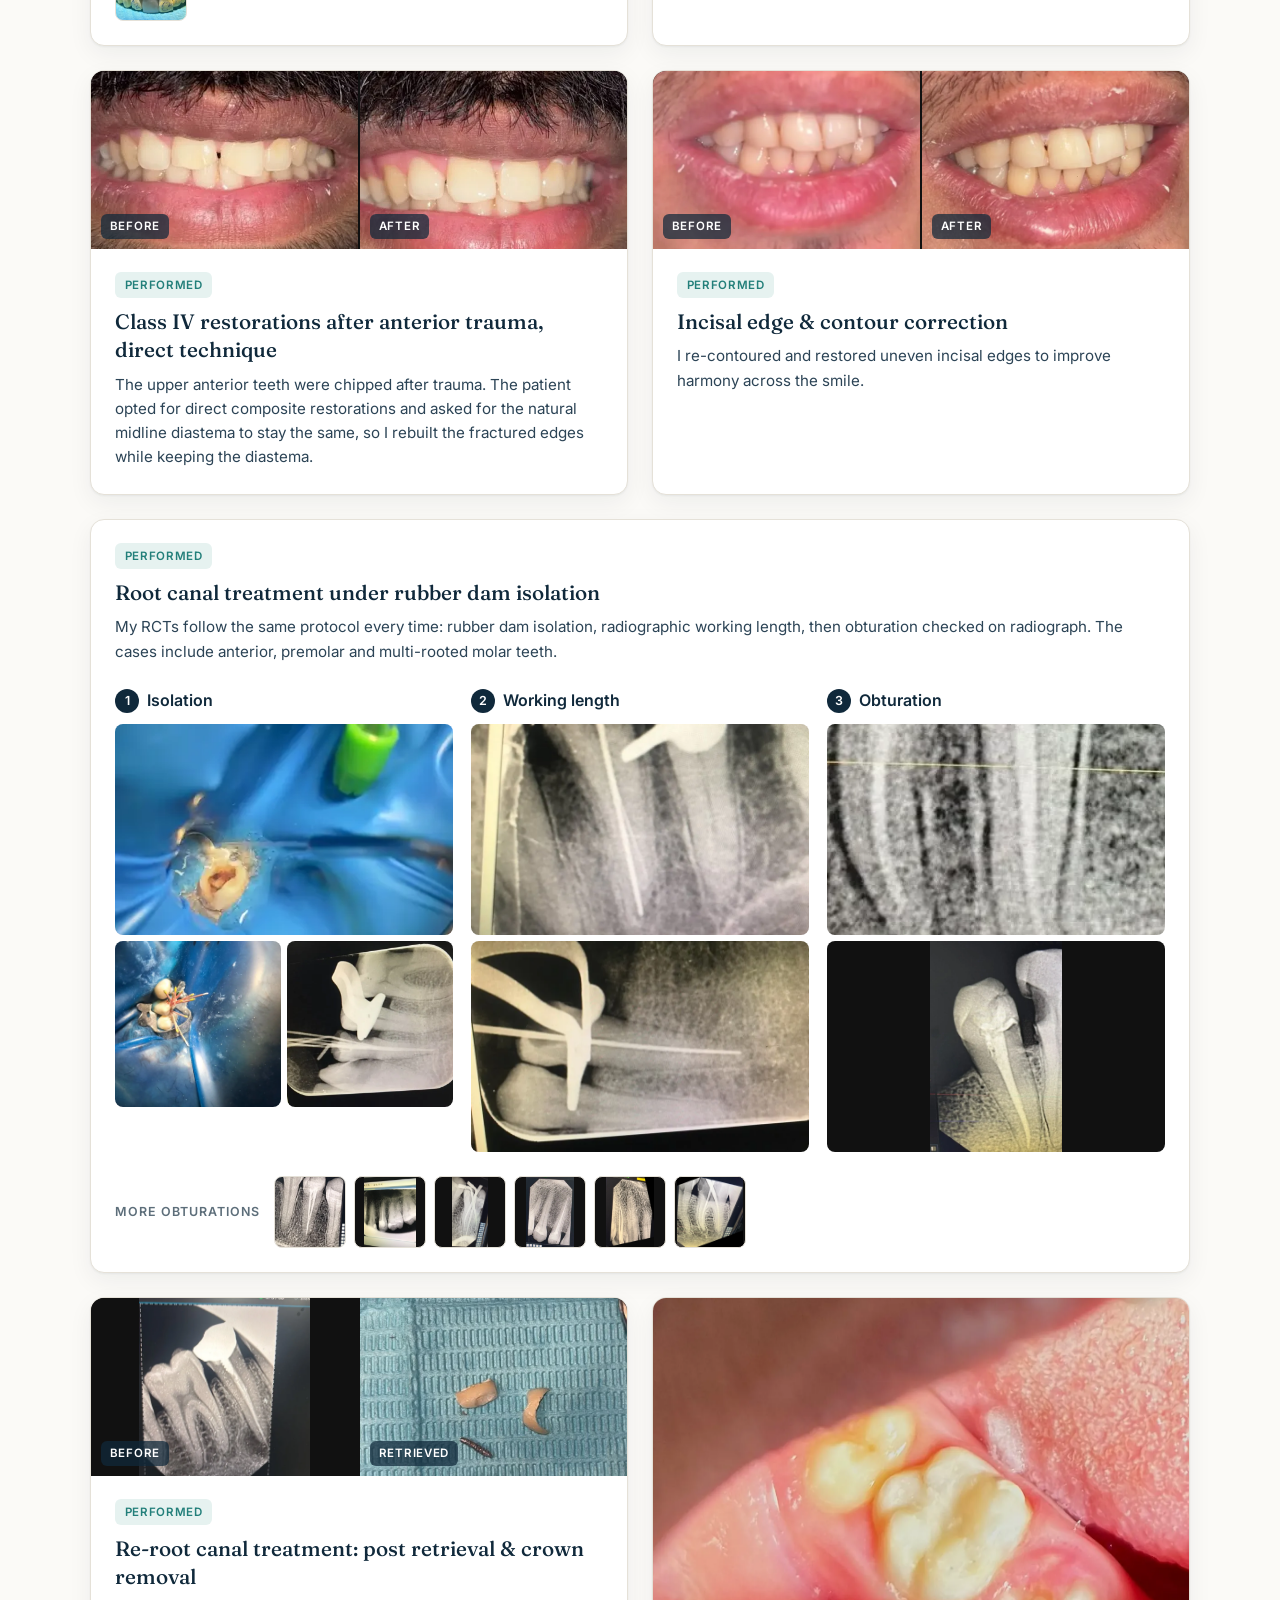
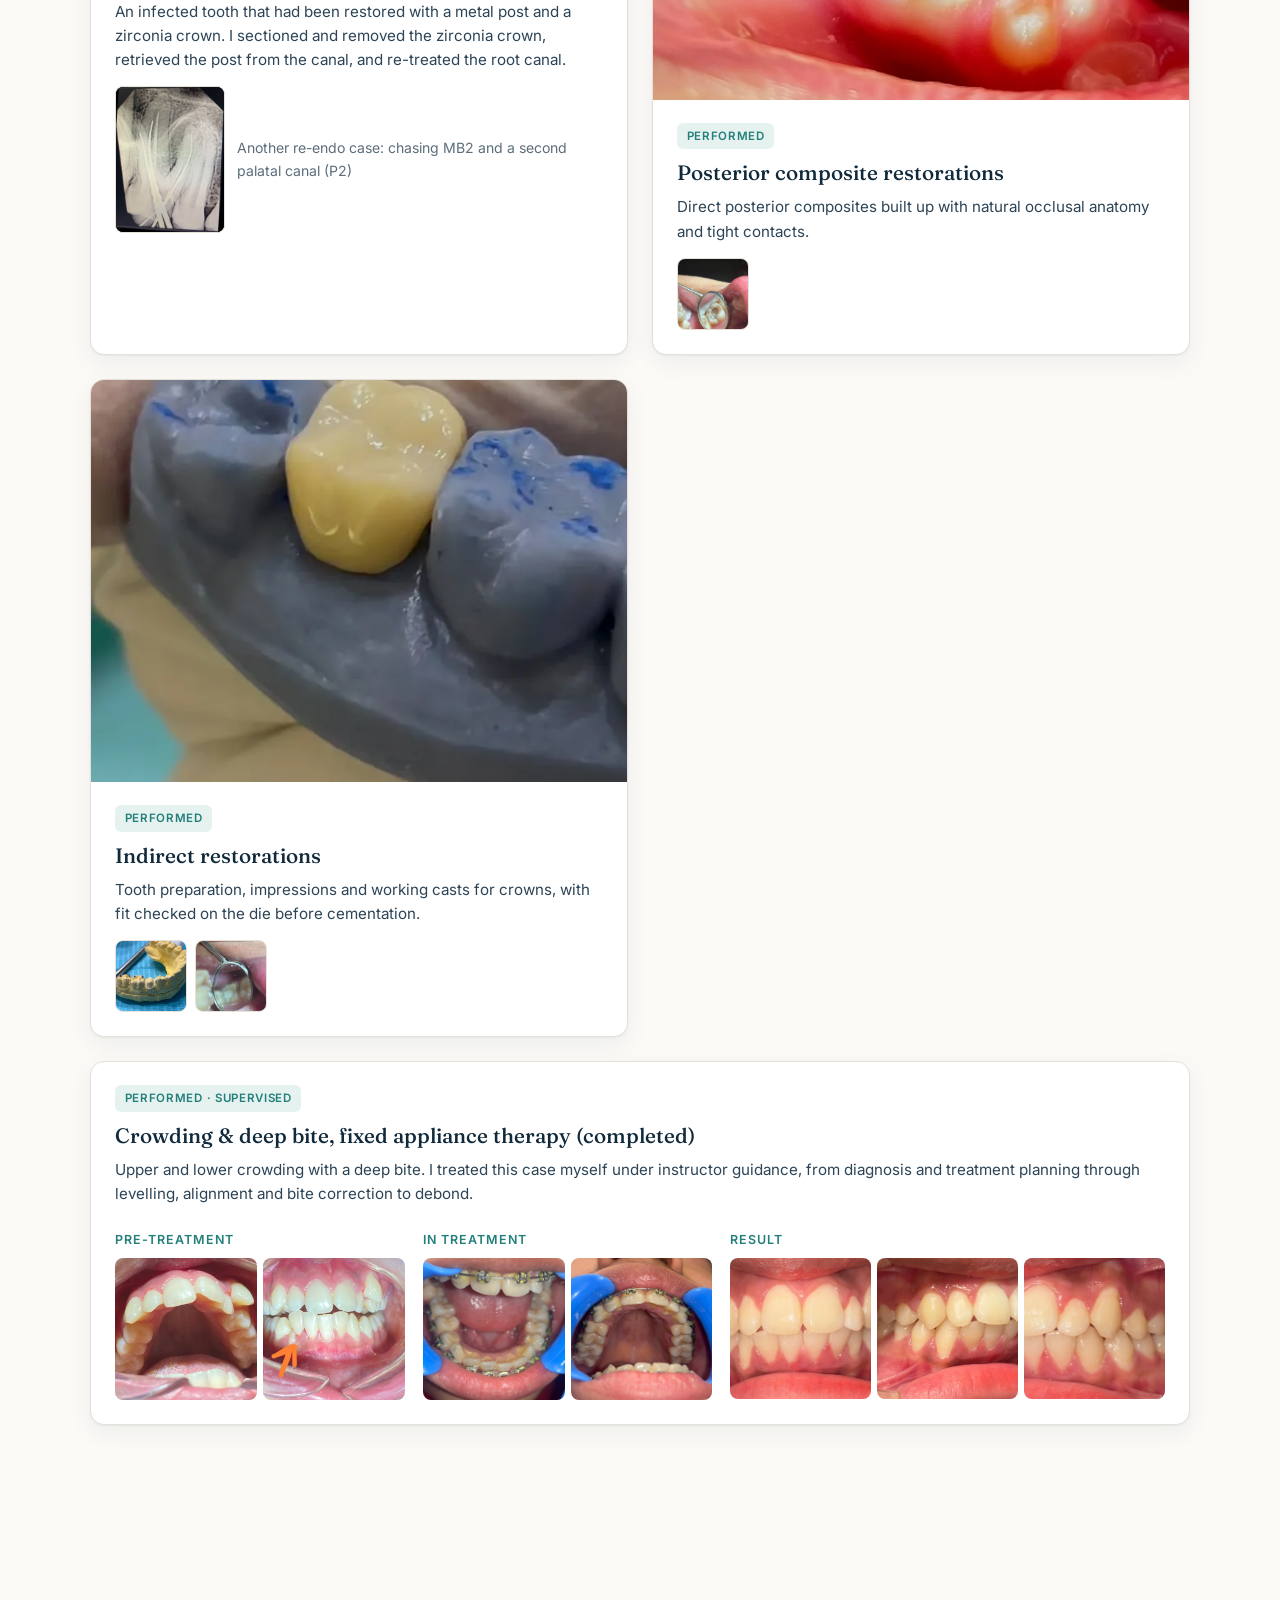
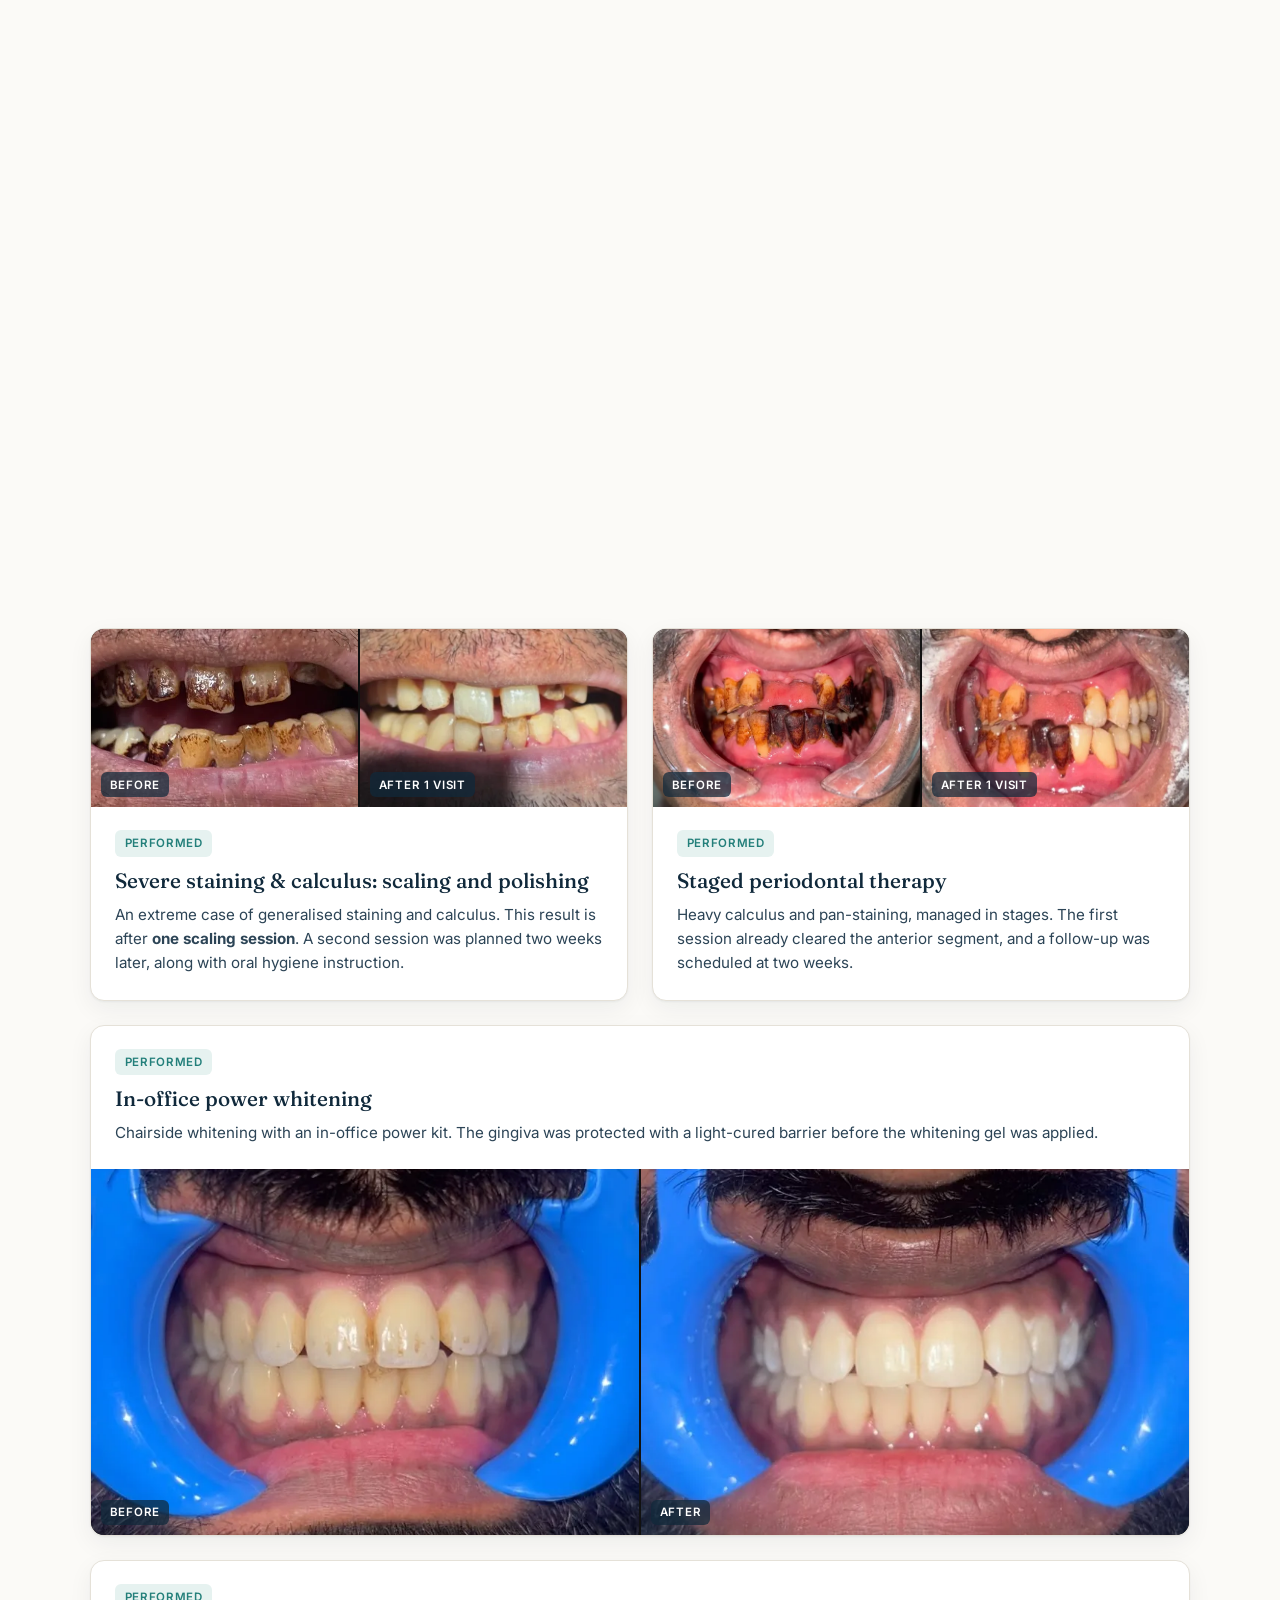
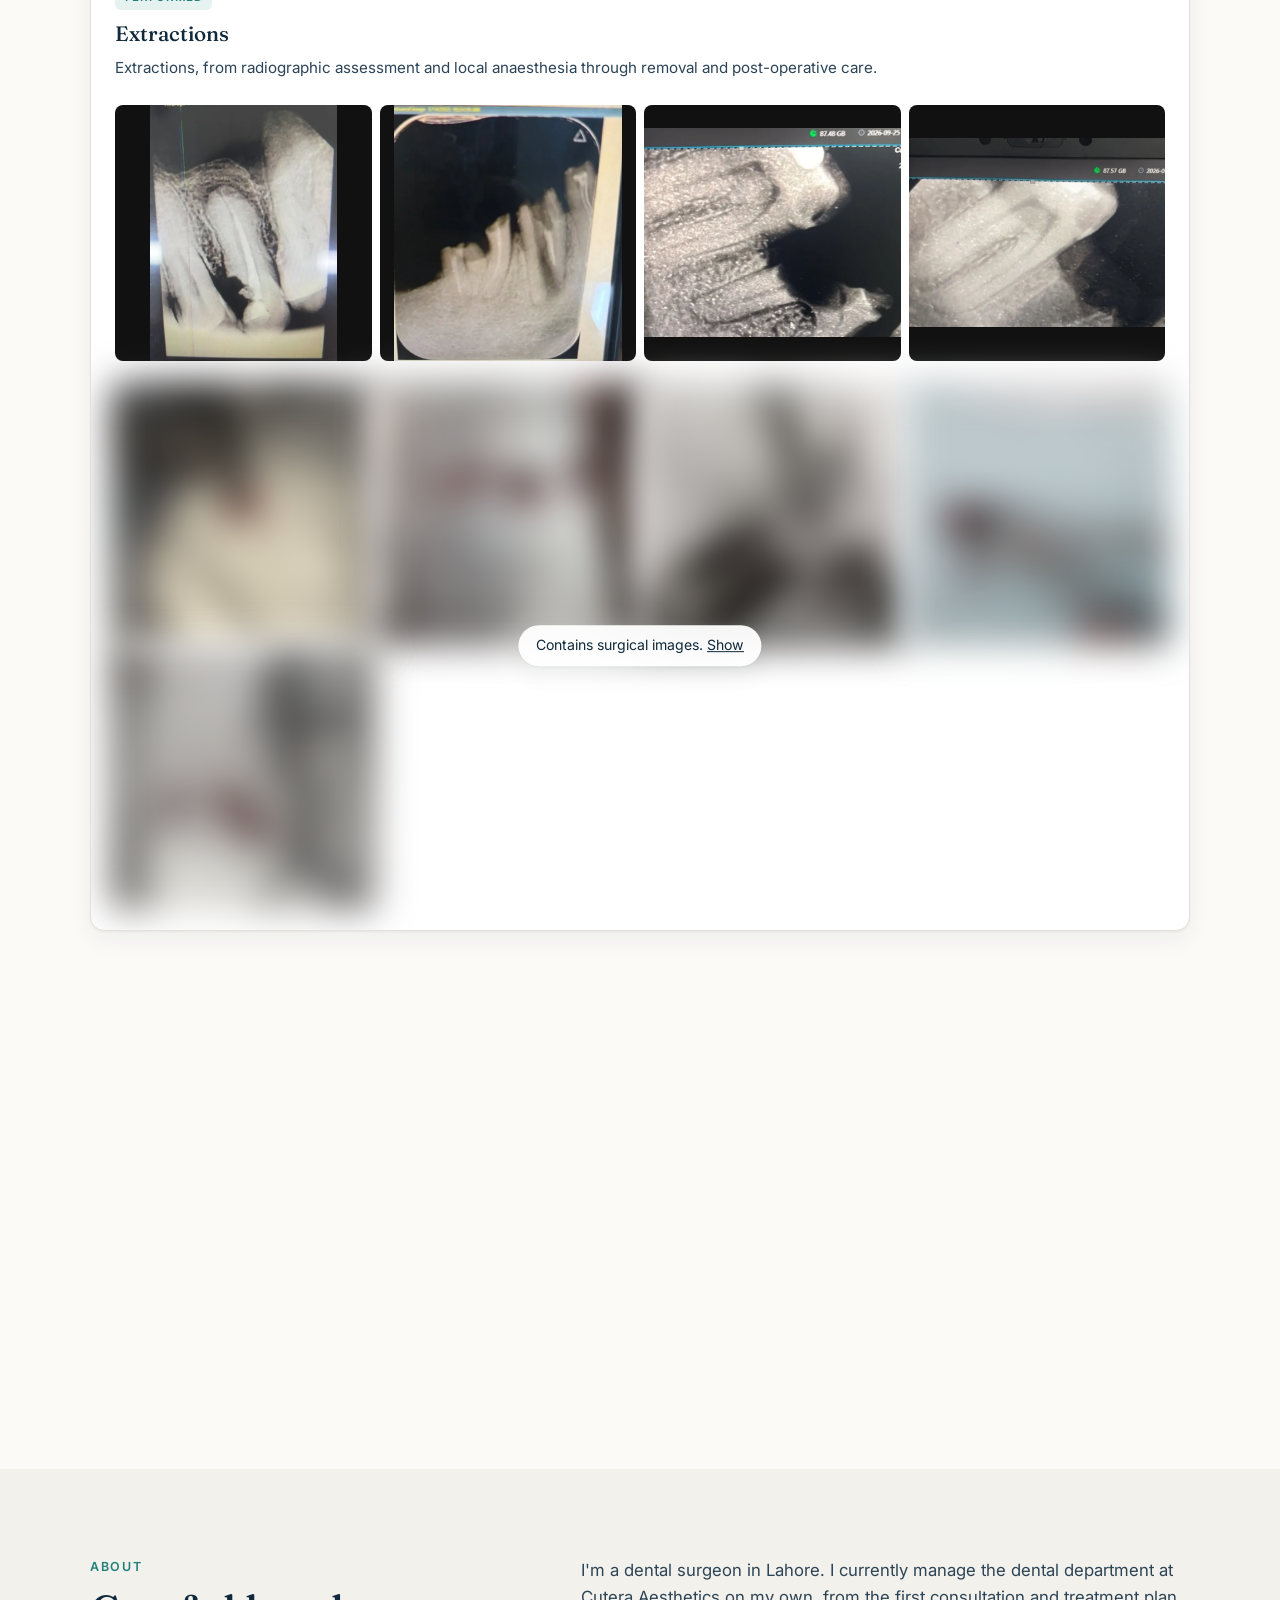
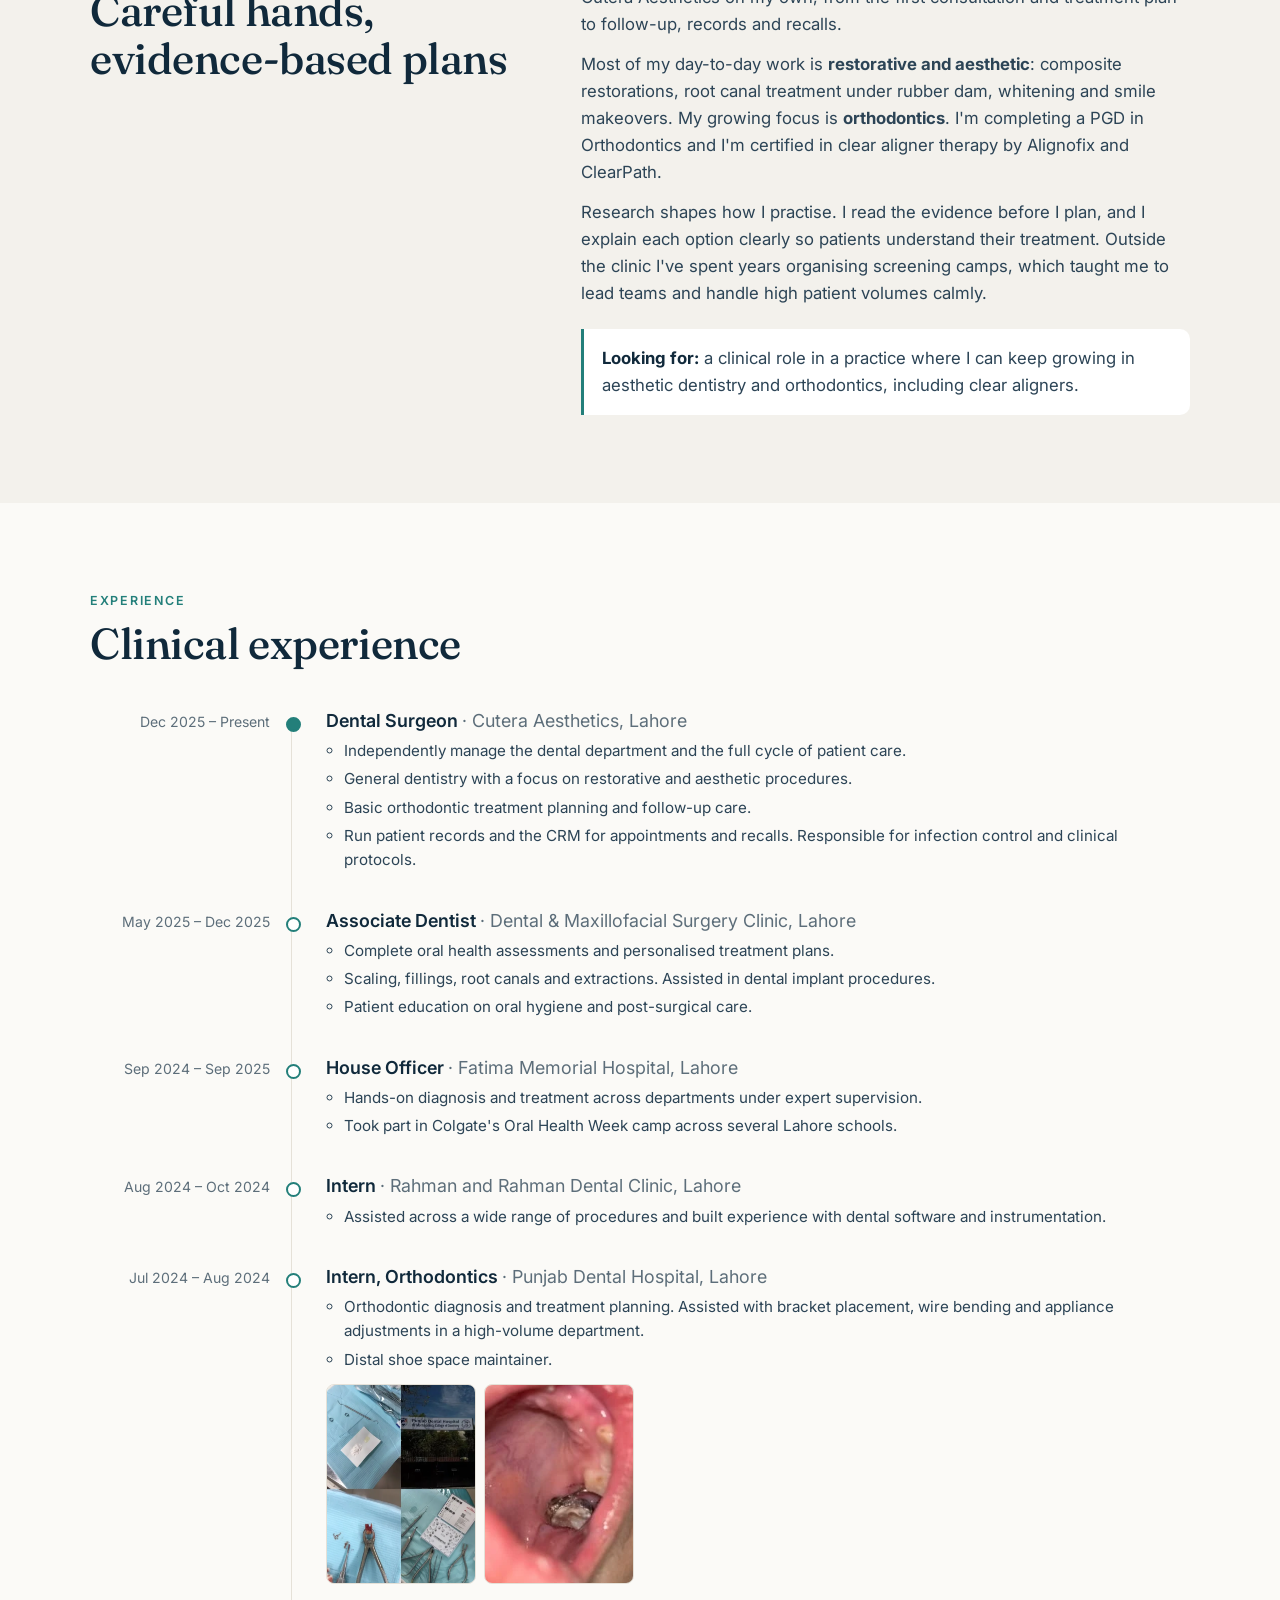
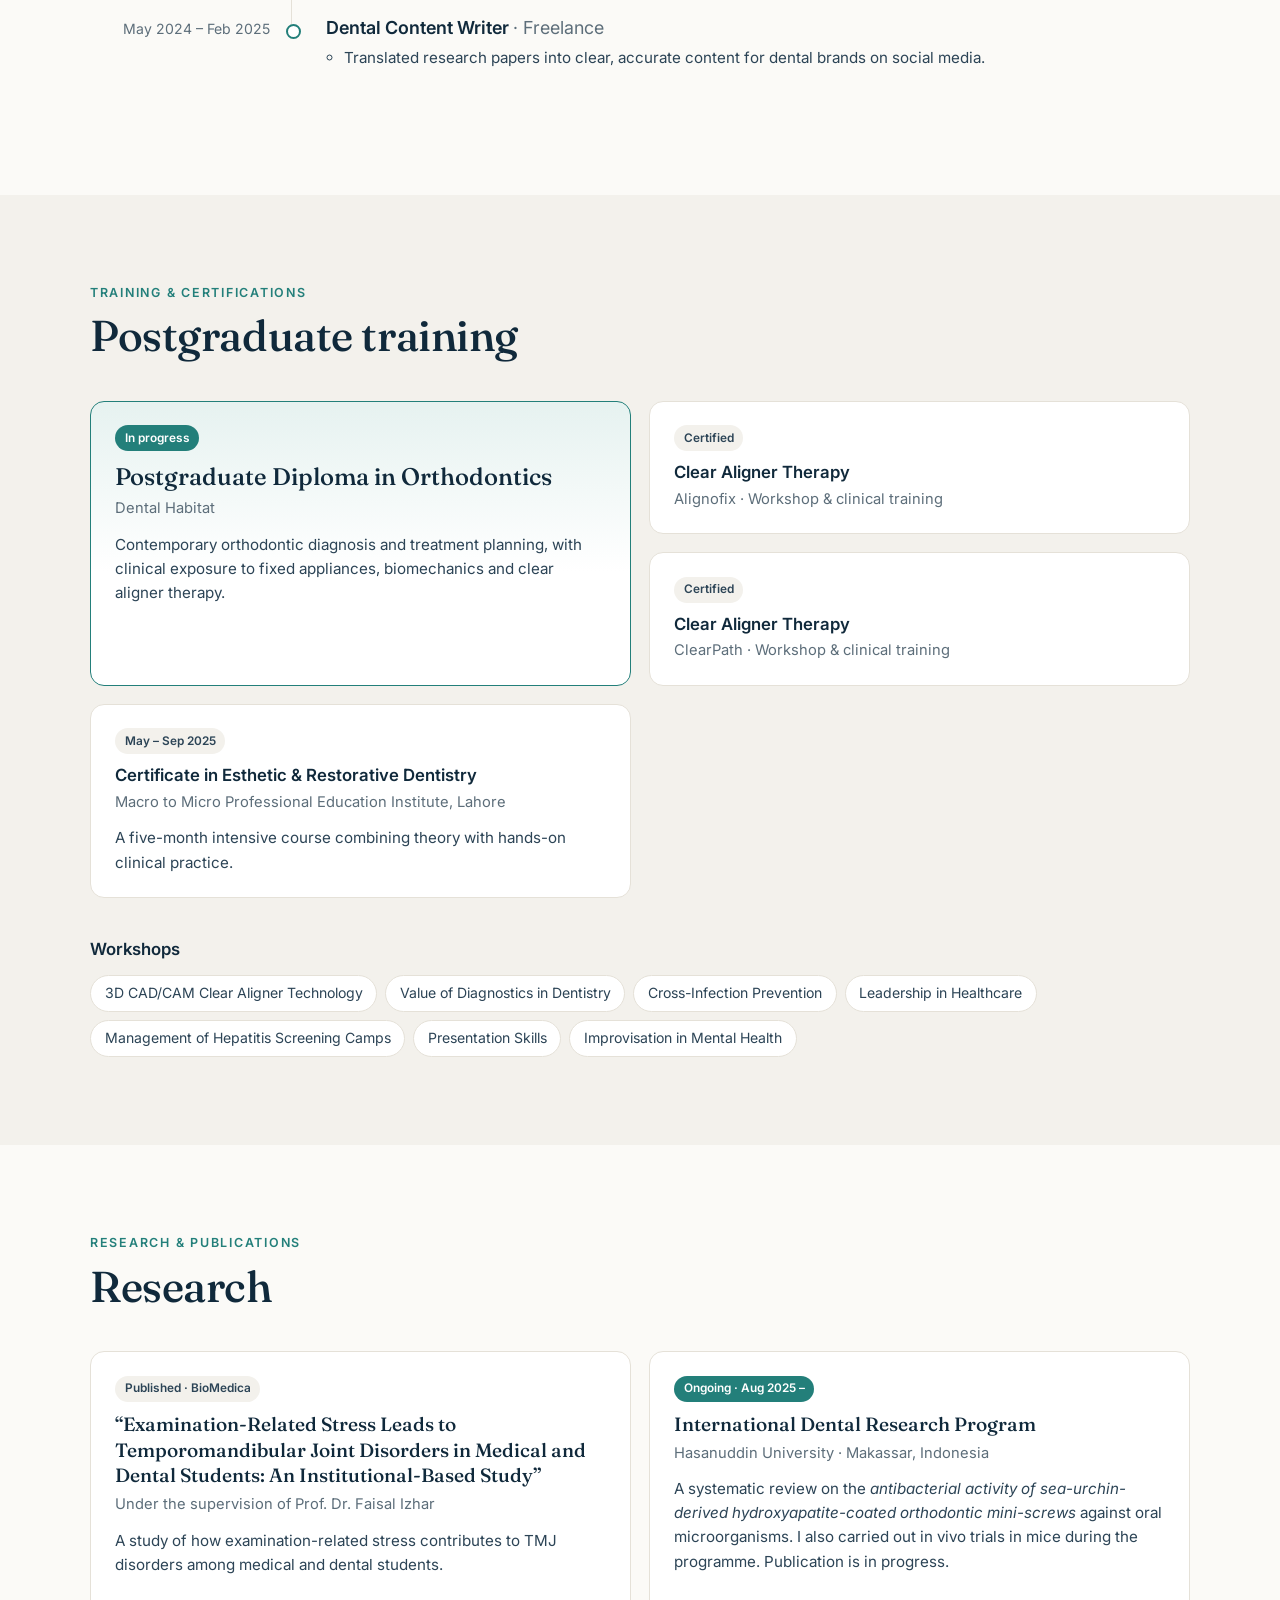
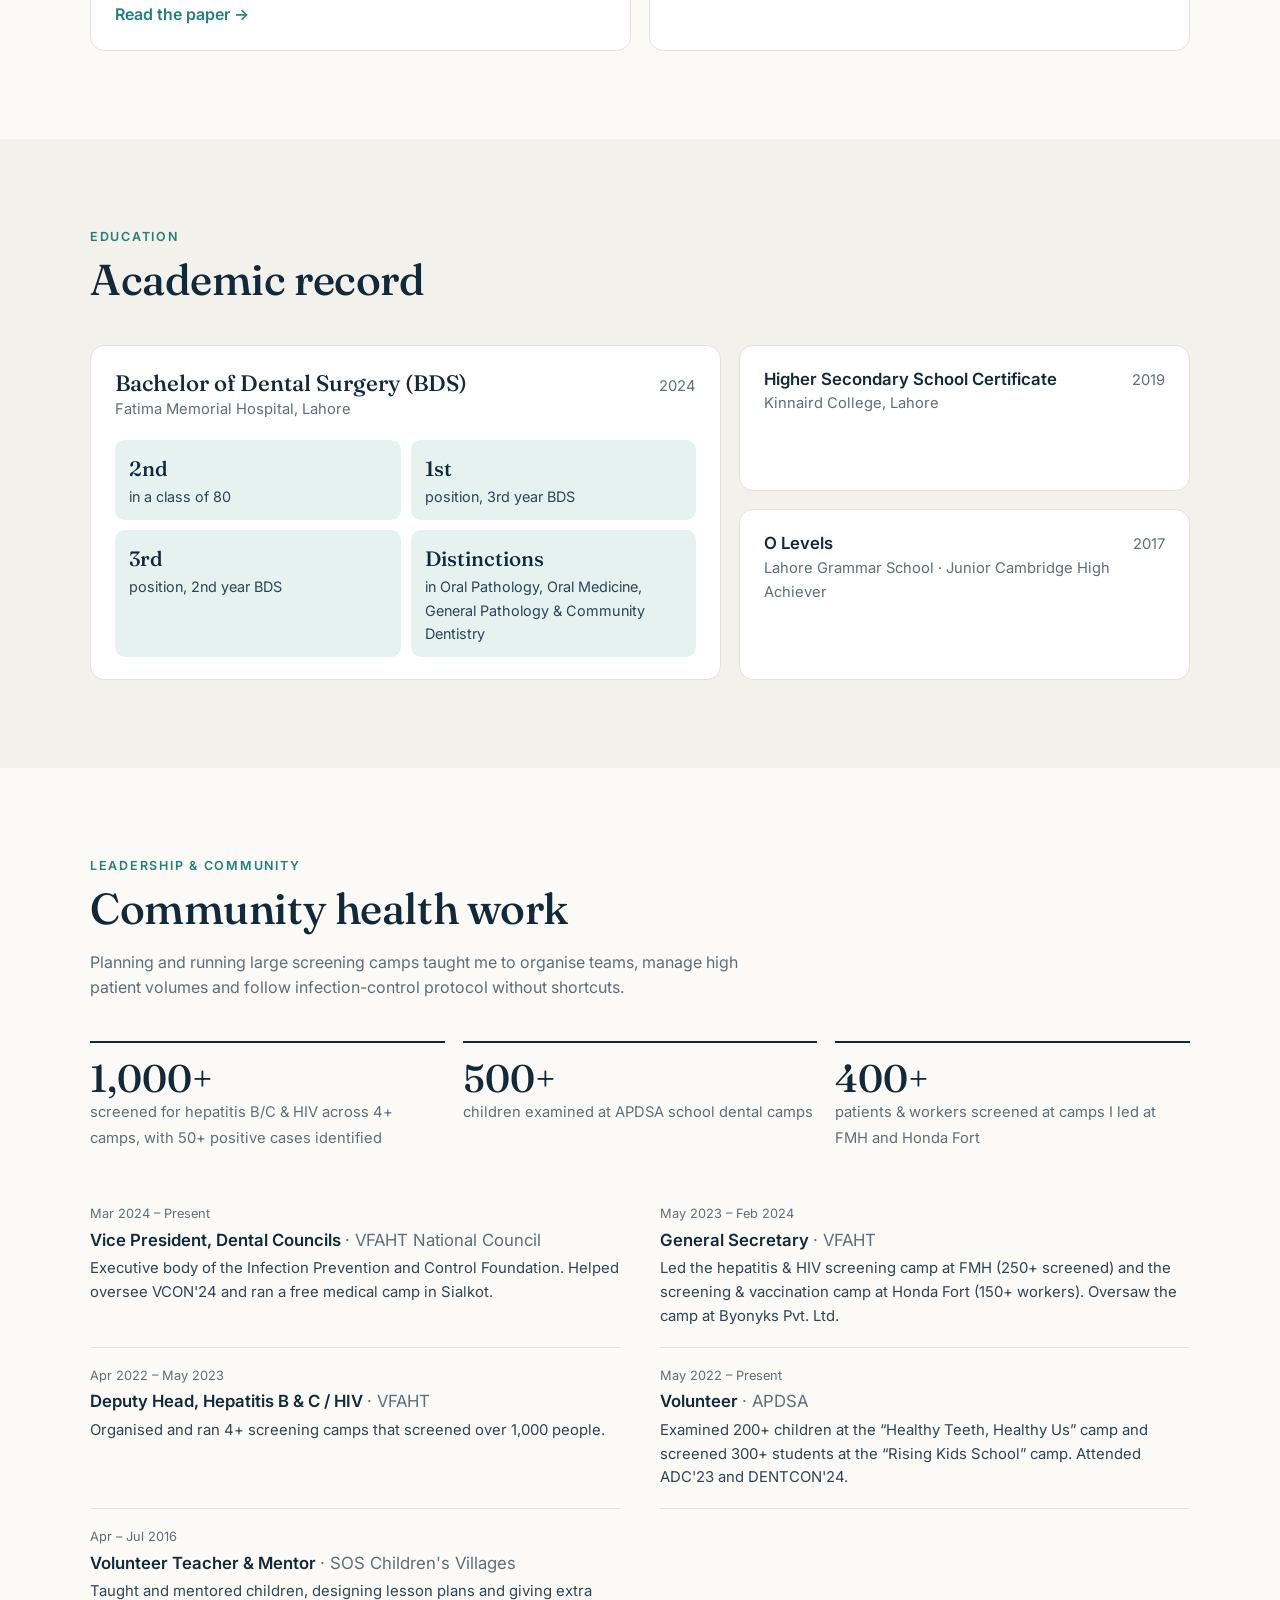
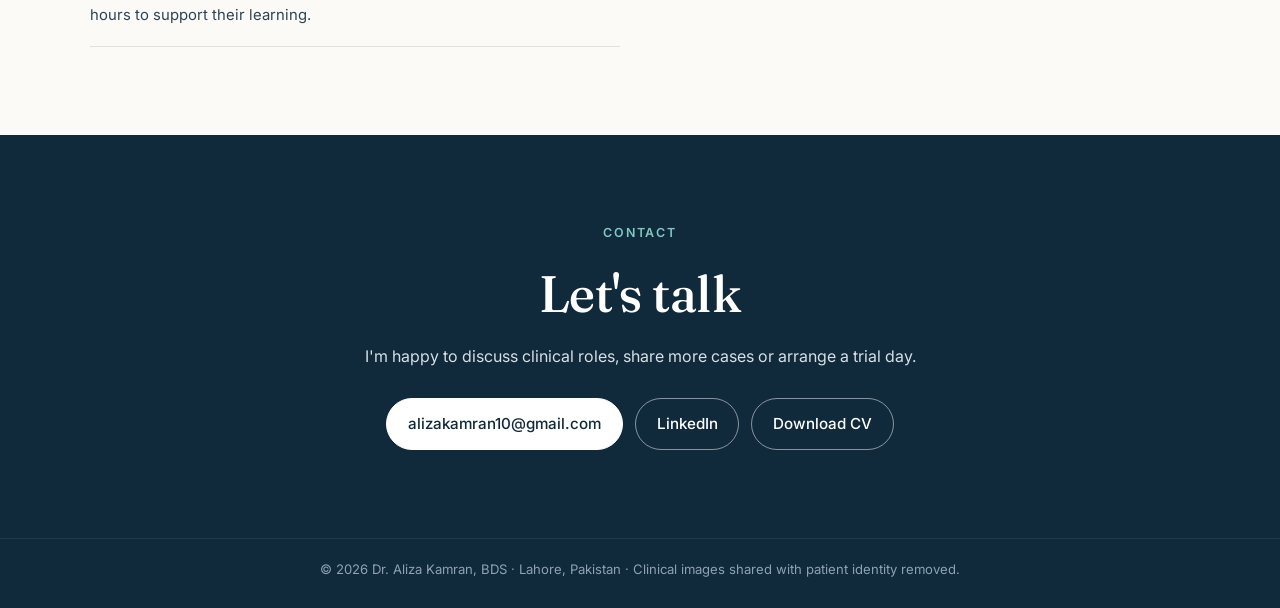
==== commit d13054ab: "Clarify MB2/P2 radiograph is a separate re-endo case Co-Authored-By: Claude Opus 5.5 <noreply@anthro" ====
--- a/index.html
+++ b/index.html
@@ -192,8 +192,8 @@
             <h3>Re-root canal treatment: post retrieval &amp; crown removal</h3>
             <p>An infected tooth that had been restored with a metal post and a zirconia crown. I sectioned and removed the zirconia crown, retrieved the post from the canal, and re-treated the root canal.</p>
             <figure class="side-fig">
-              <img class="fit" src="assets/img/endo-obt-9.webp" alt="Radiograph of upper molar with files in MB2 and P2 canals" loading="lazy" data-caption="Chasing MB2 and P2 in a re-endo case">
-              <figcaption>Chasing MB2 and P2 in a re-endo case</figcaption>
+              <img class="fit" src="assets/img/endo-obt-9.webp" alt="Radiograph of upper molar with files in MB2 and P2 canals" loading="lazy" data-caption="Another re-endo case: chasing MB2 and a second palatal canal (P2)">
+              <figcaption>Another re-endo case: chasing MB2 and a second palatal canal (P2)</figcaption>
             </figure>
           </div>
         </article>
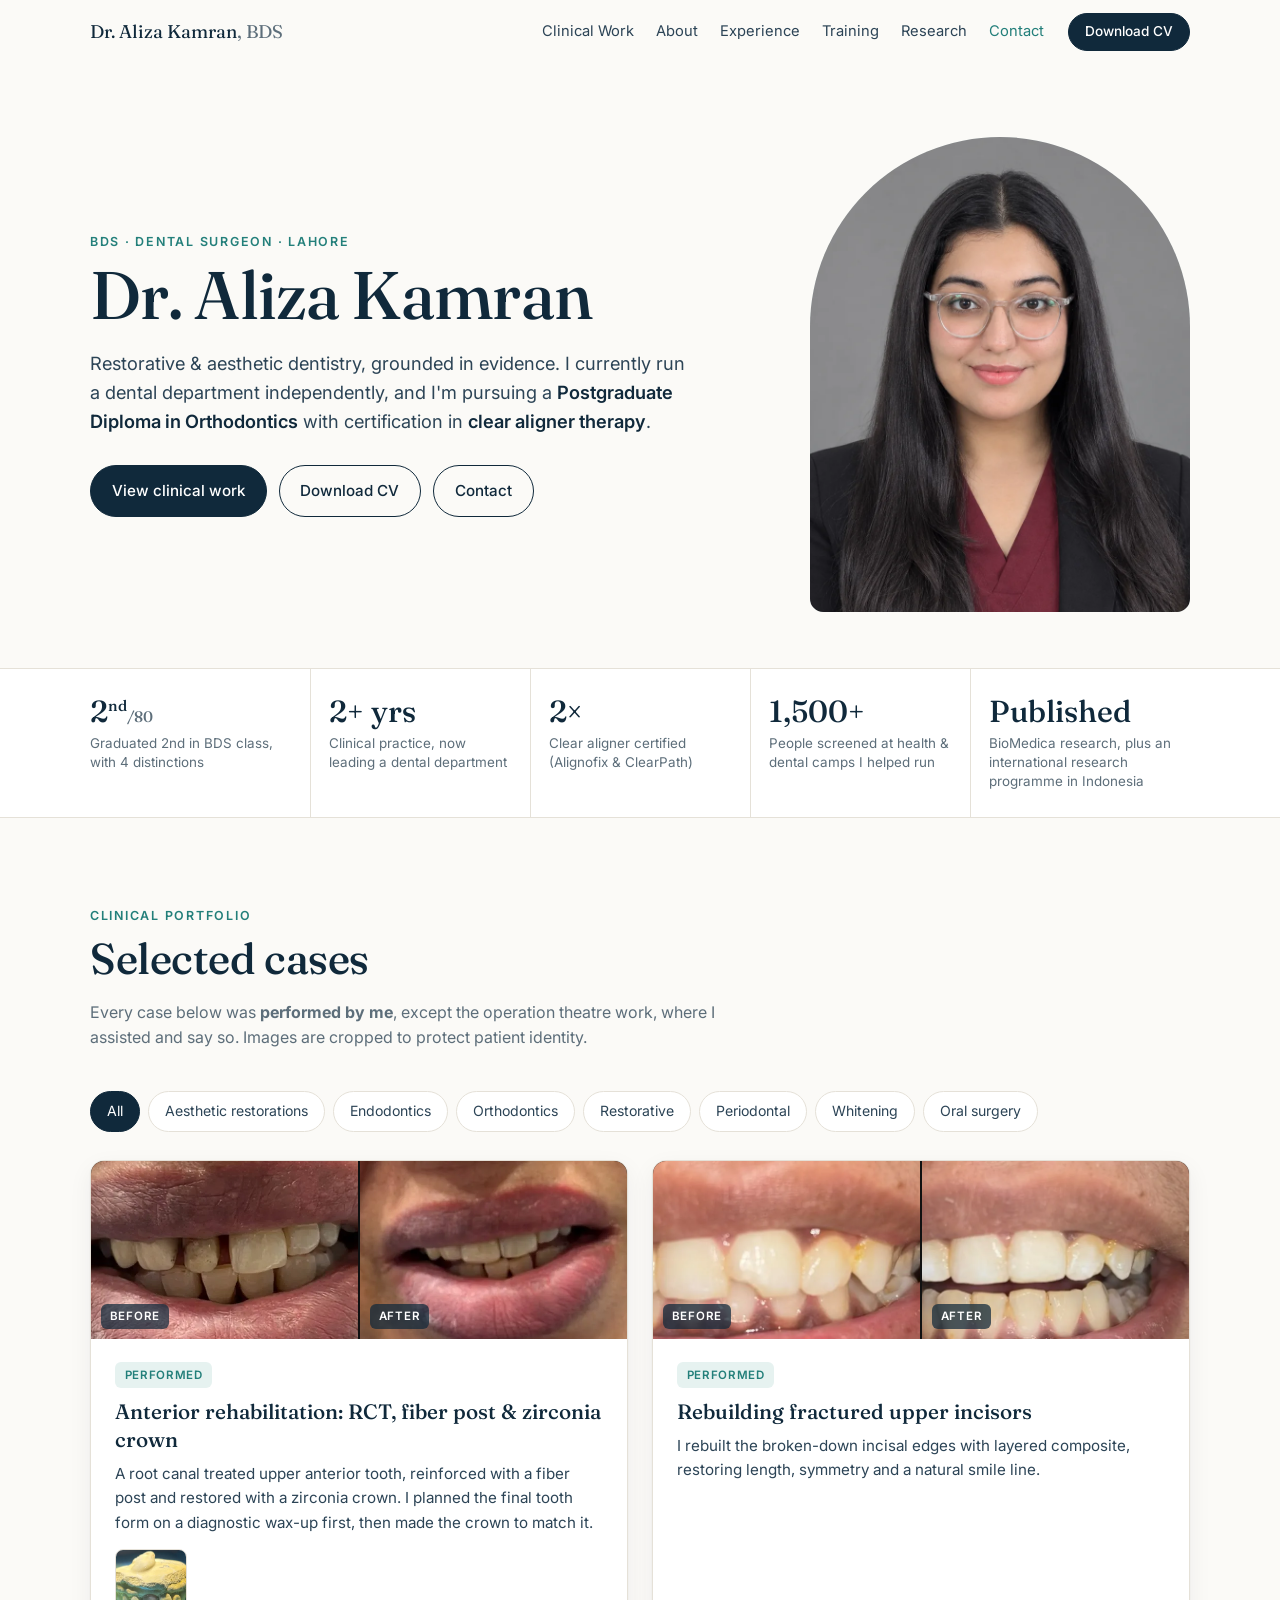
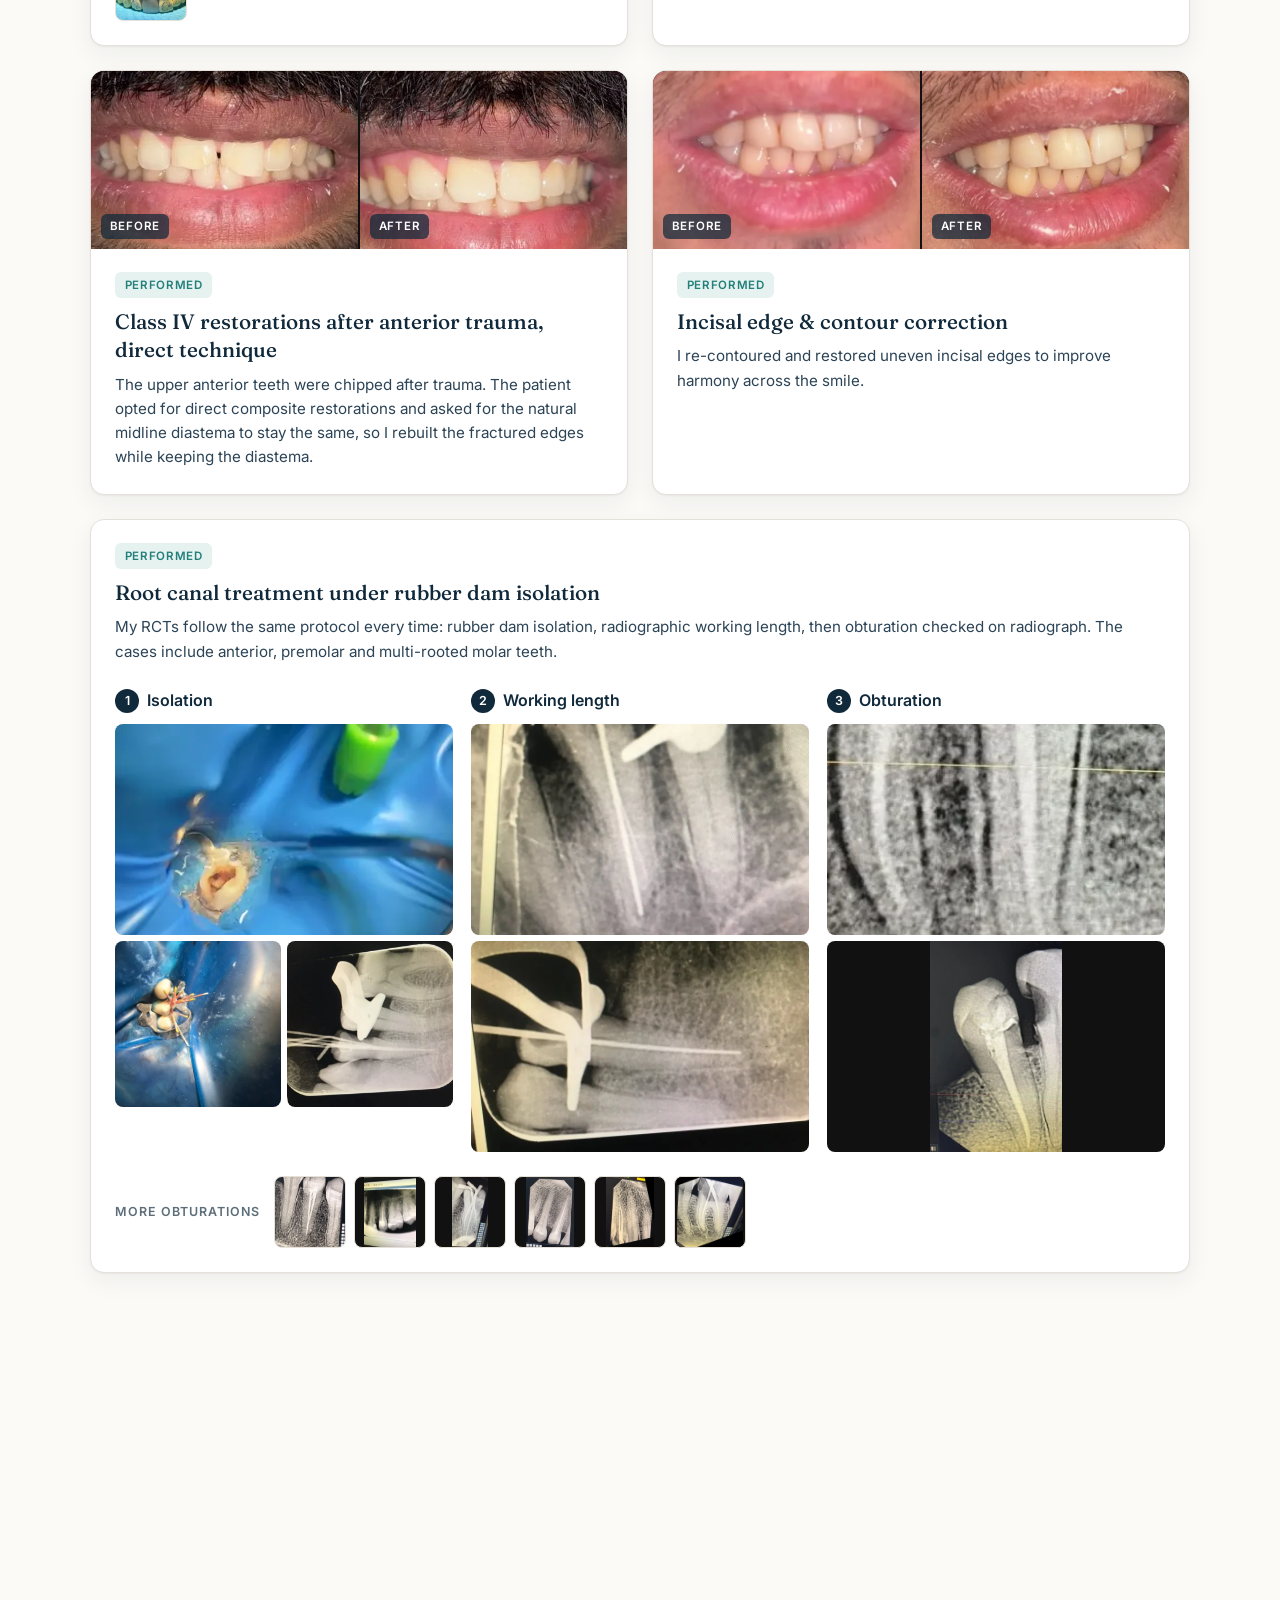
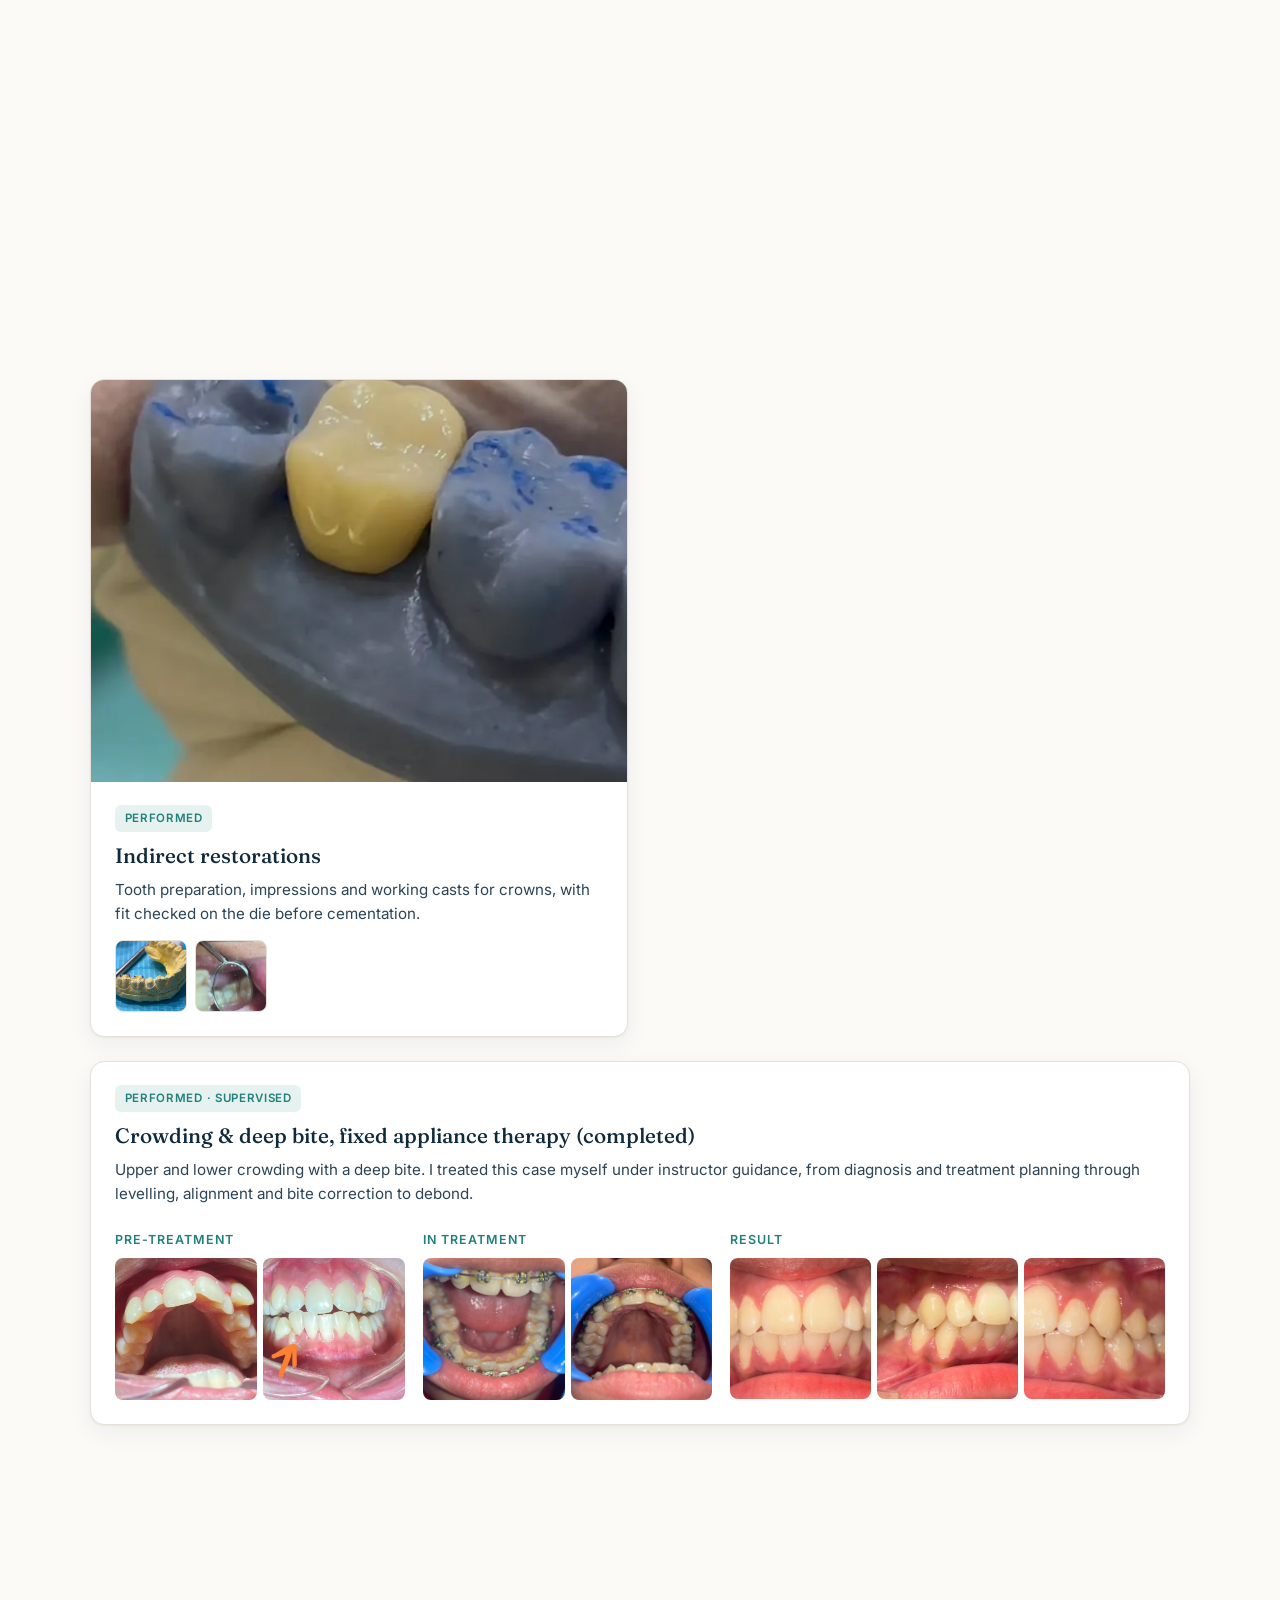
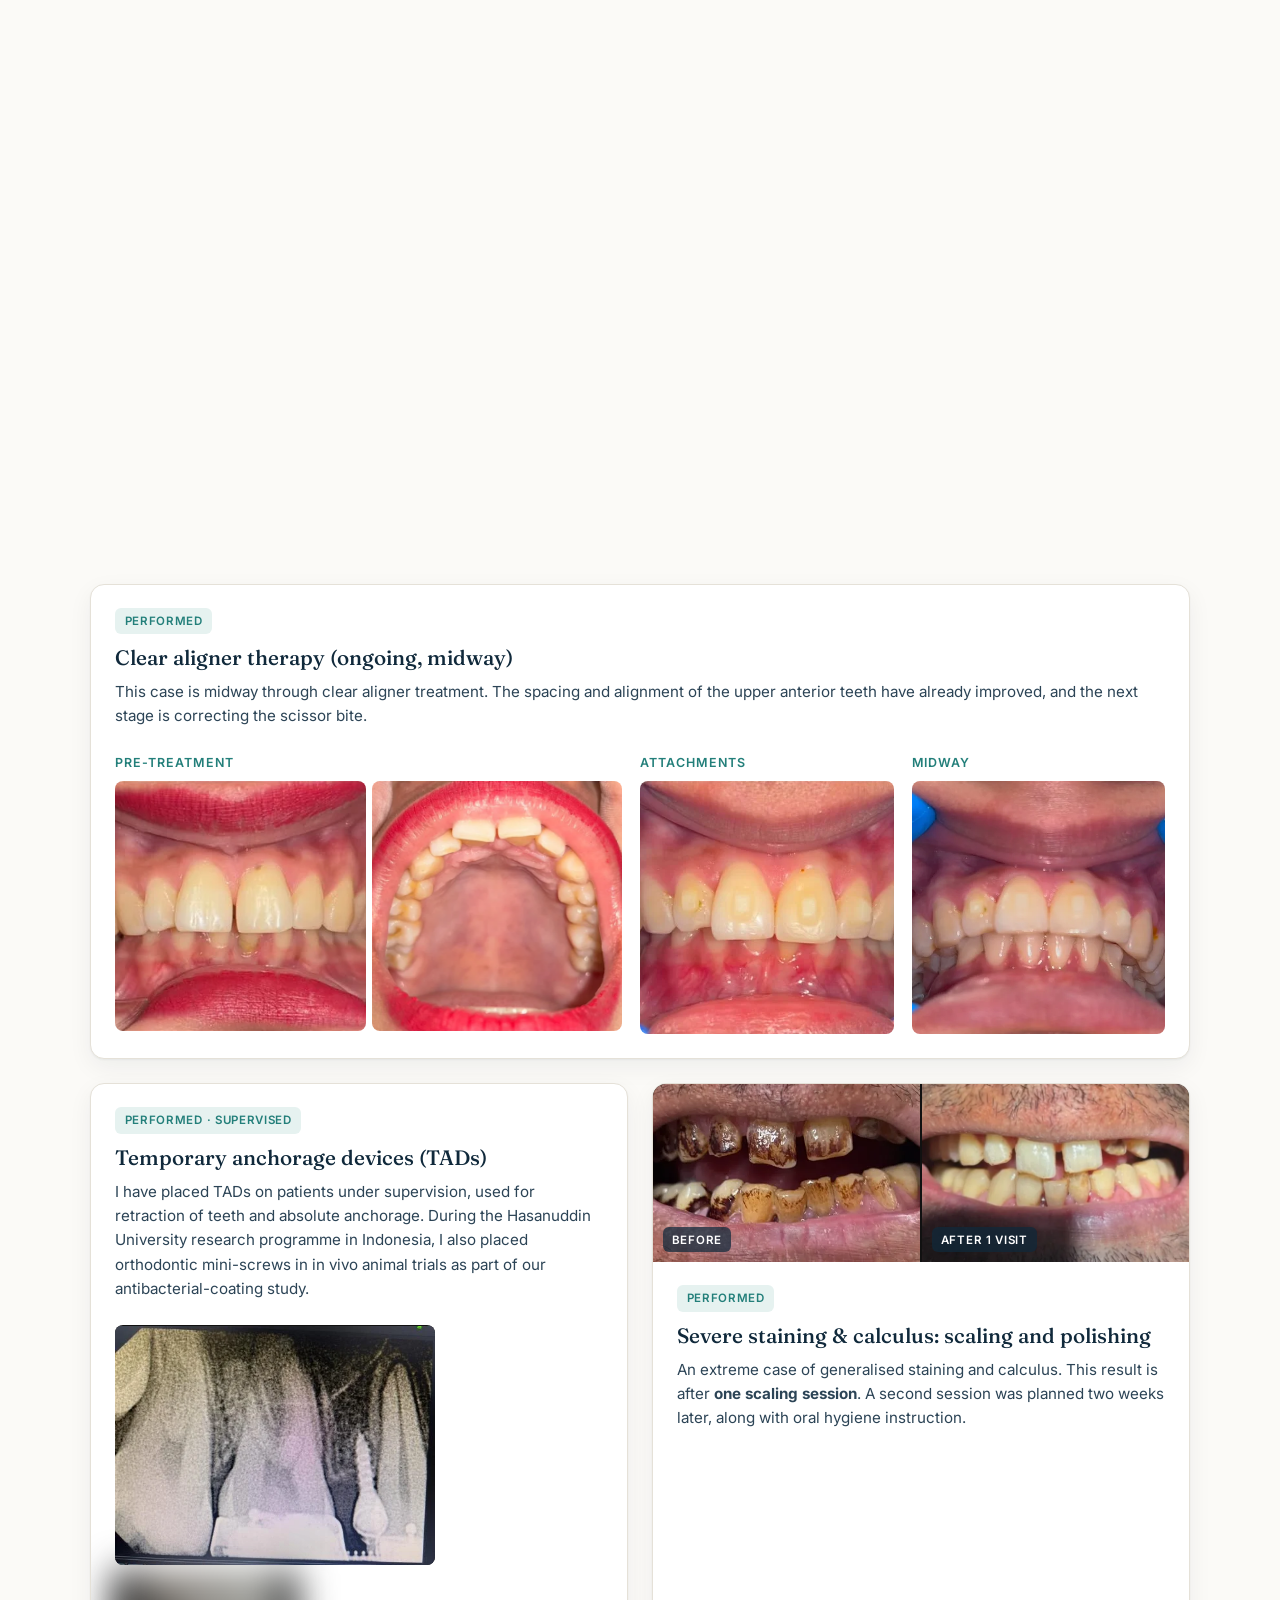
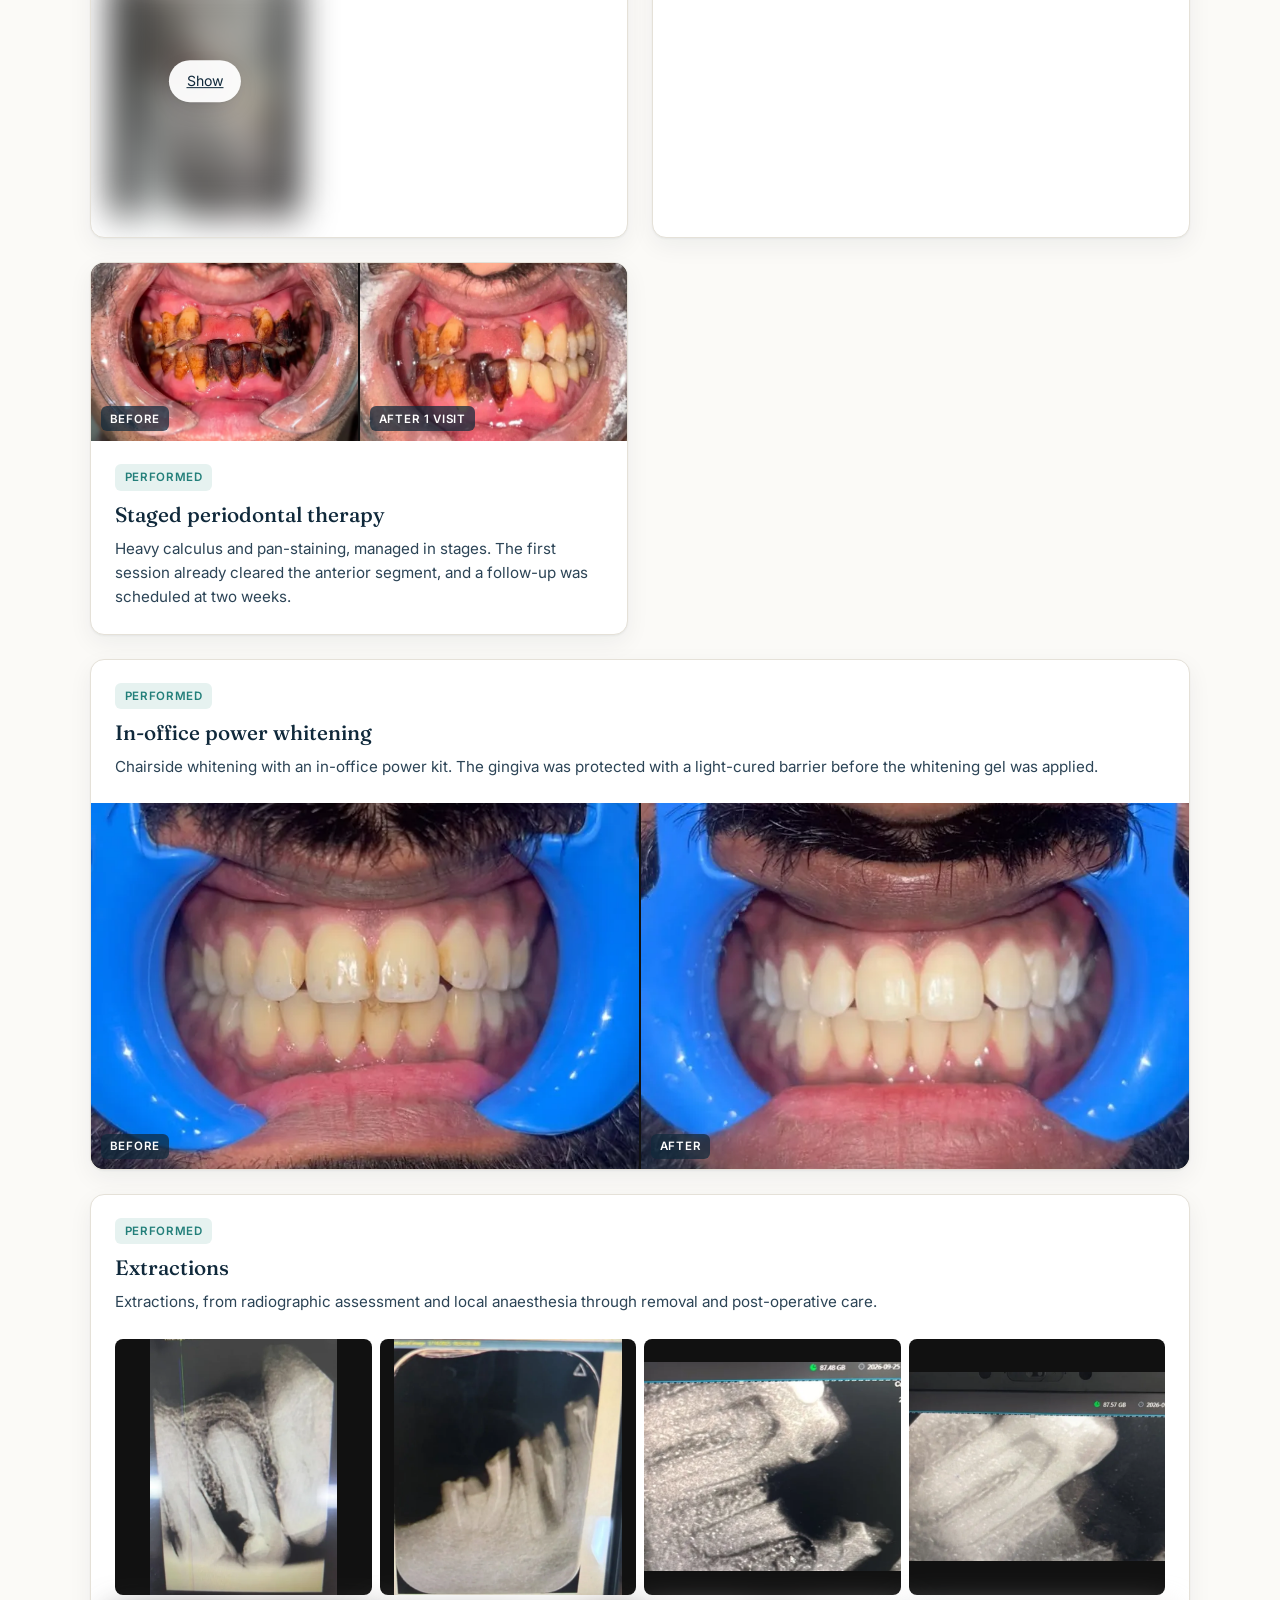
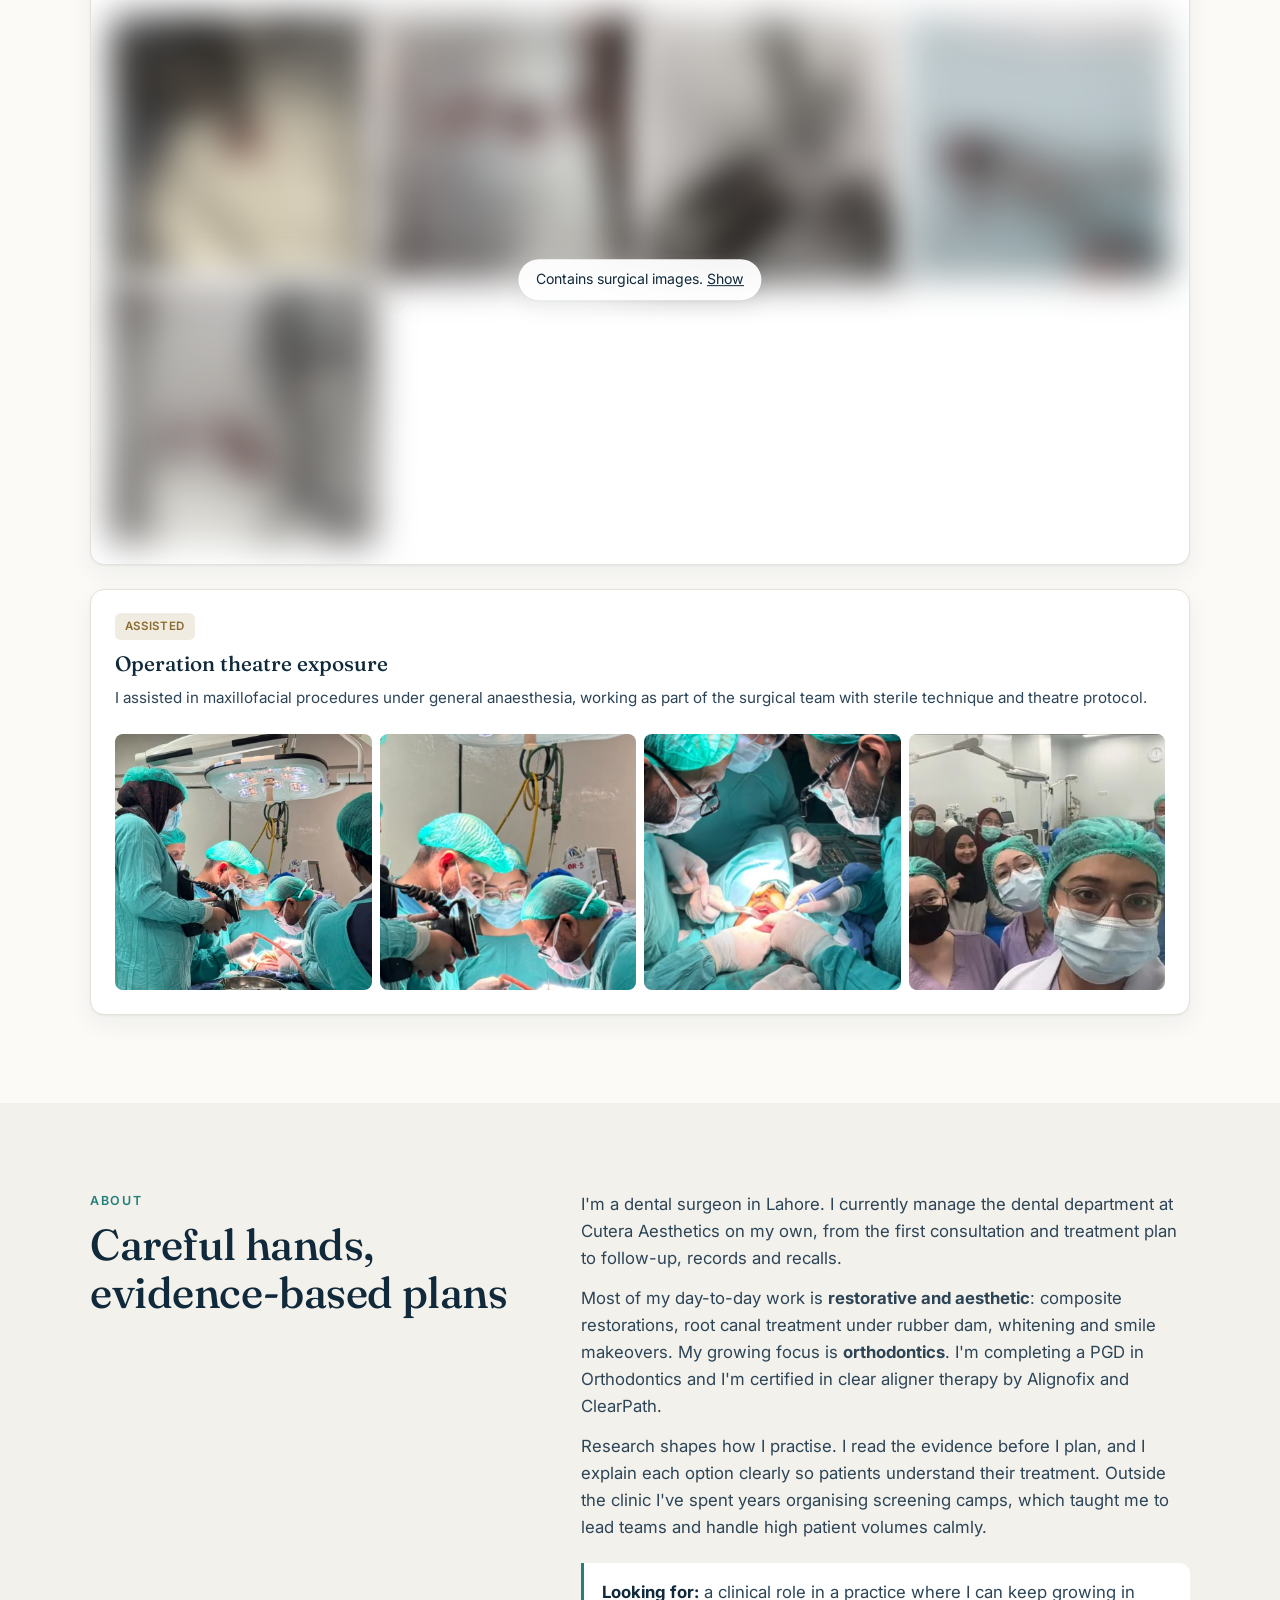
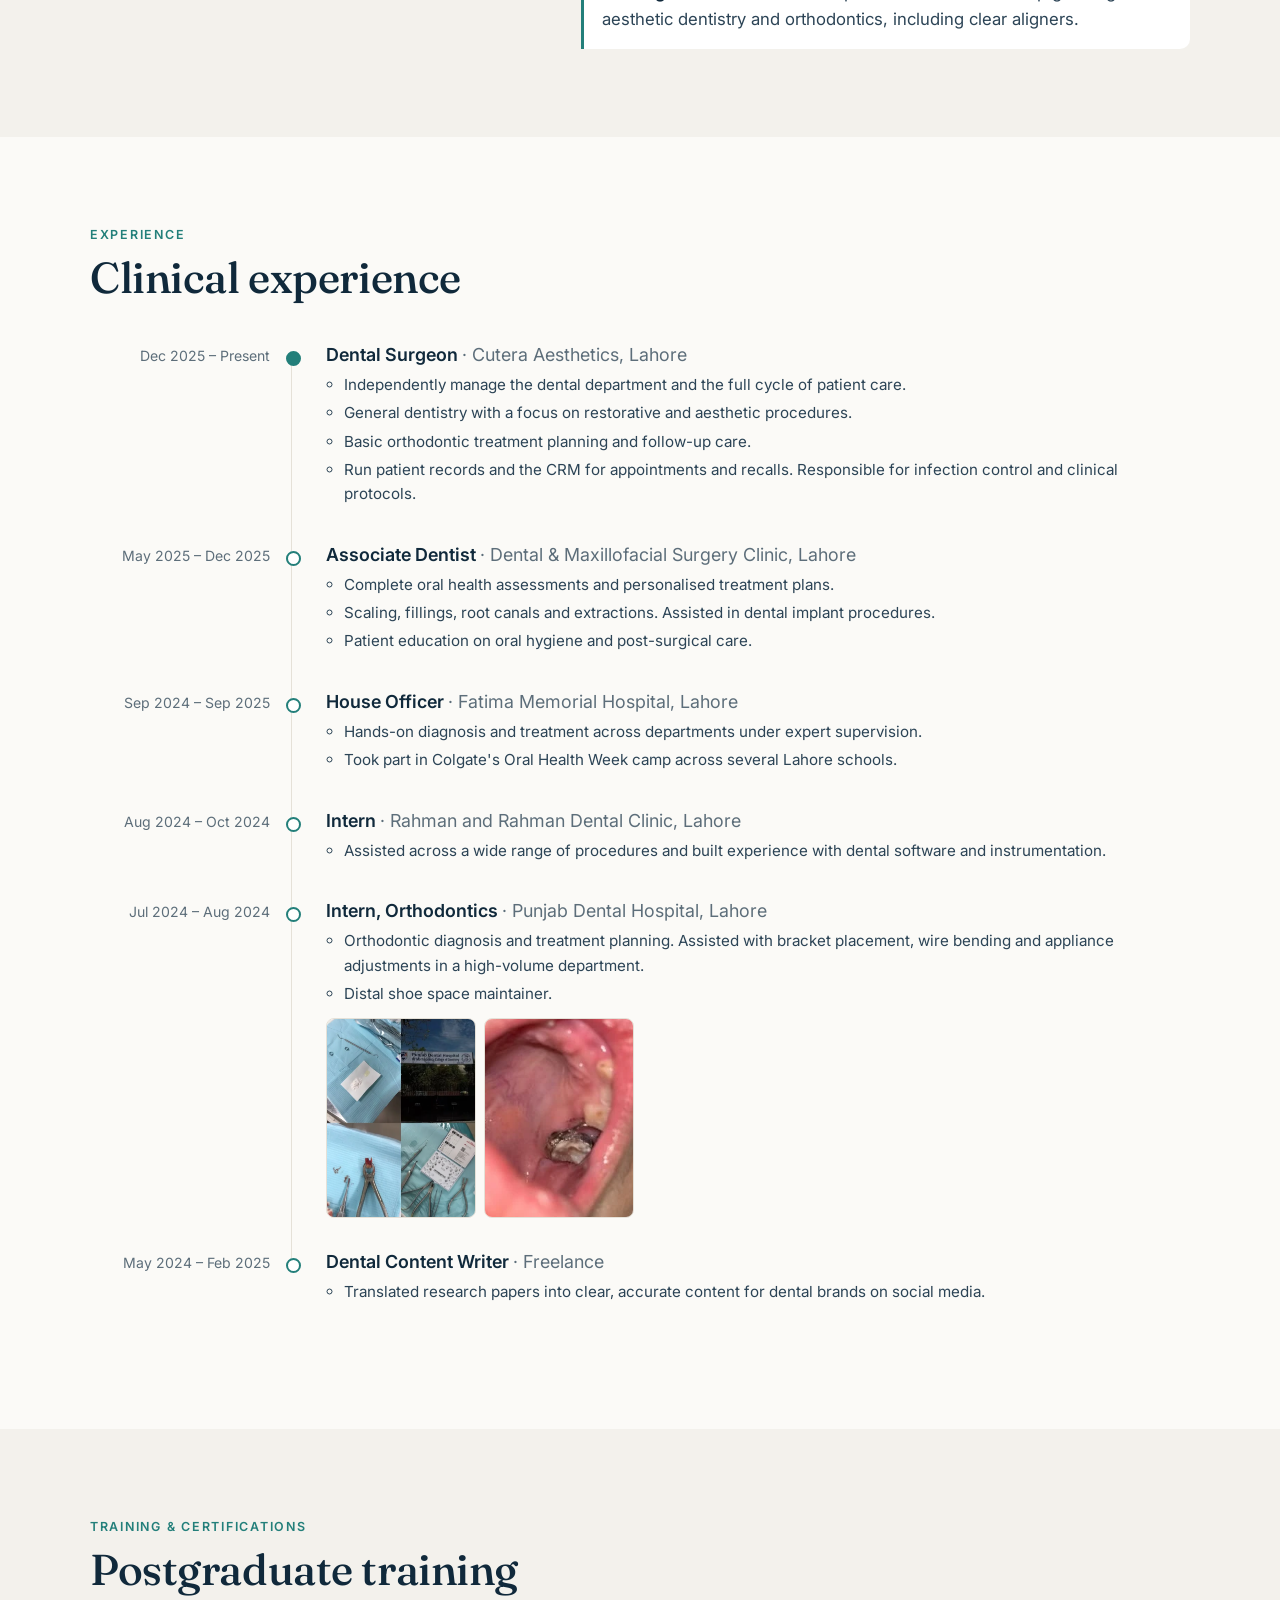
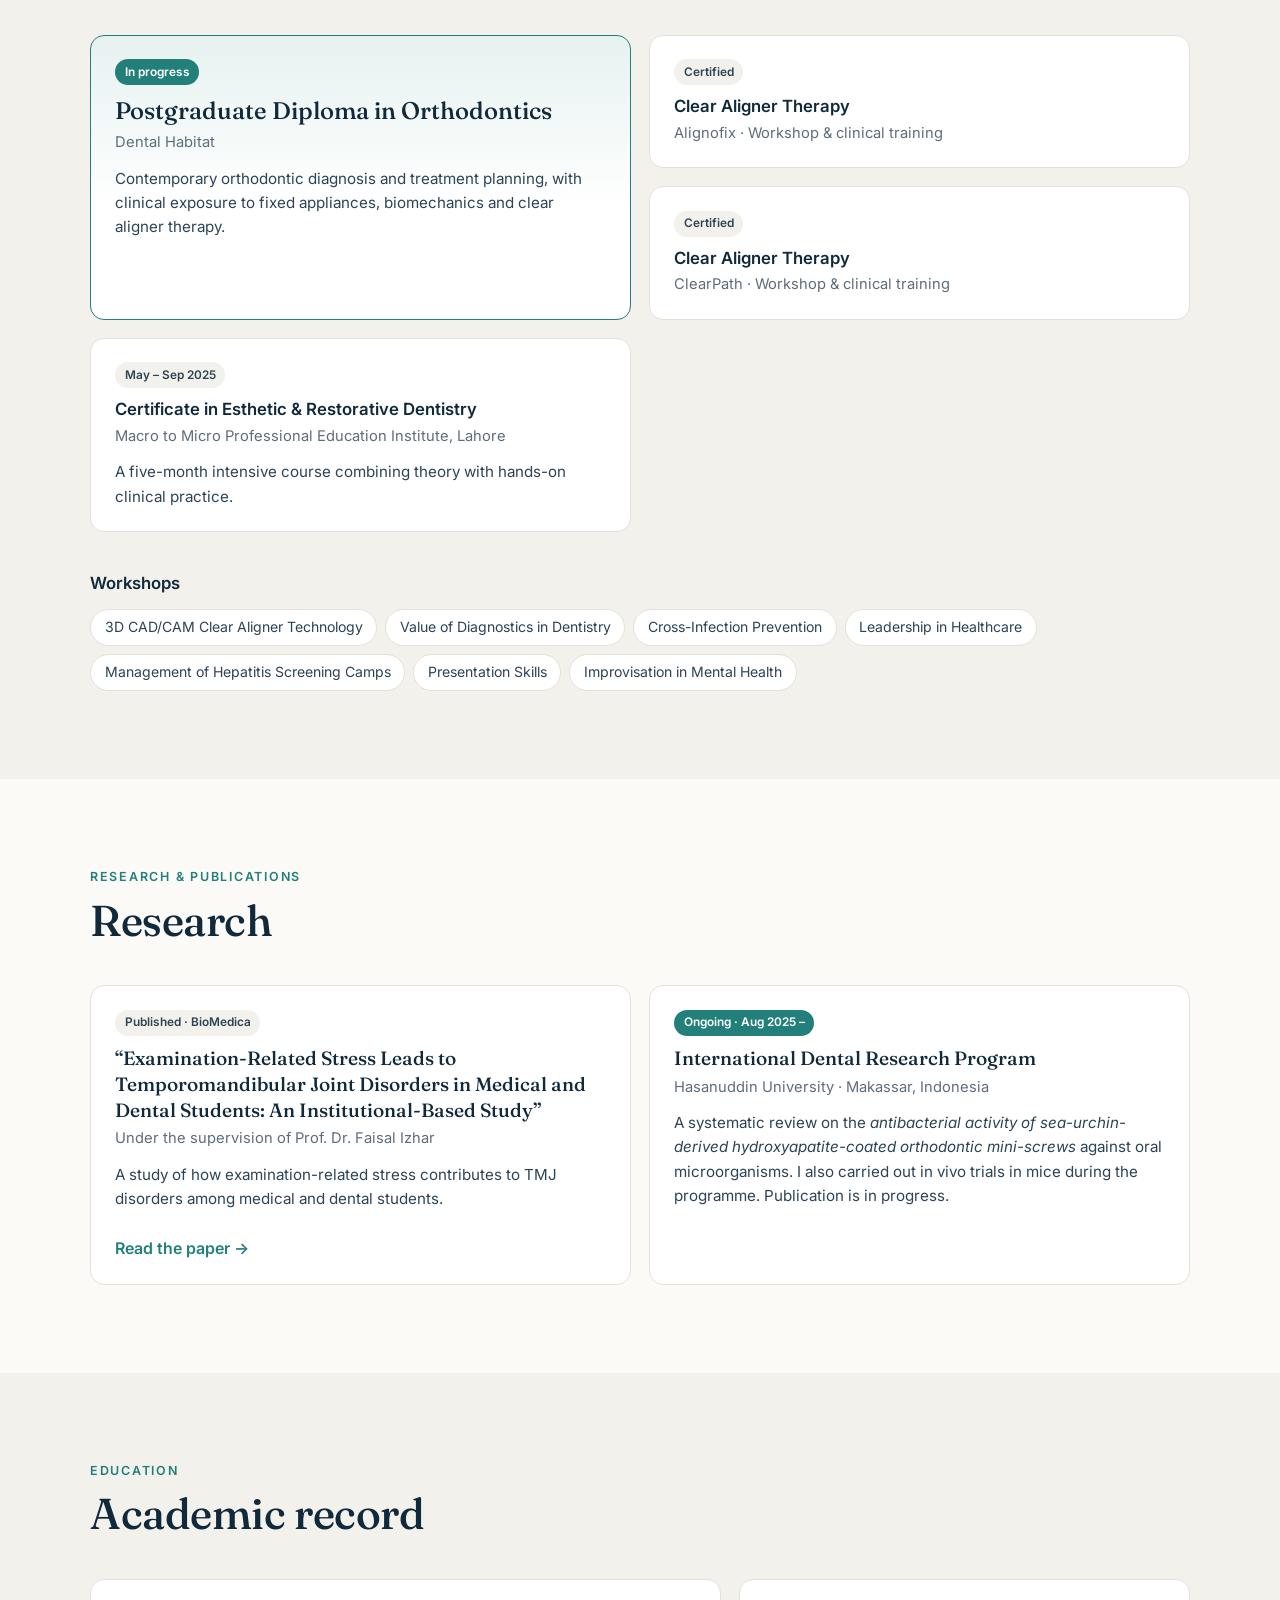
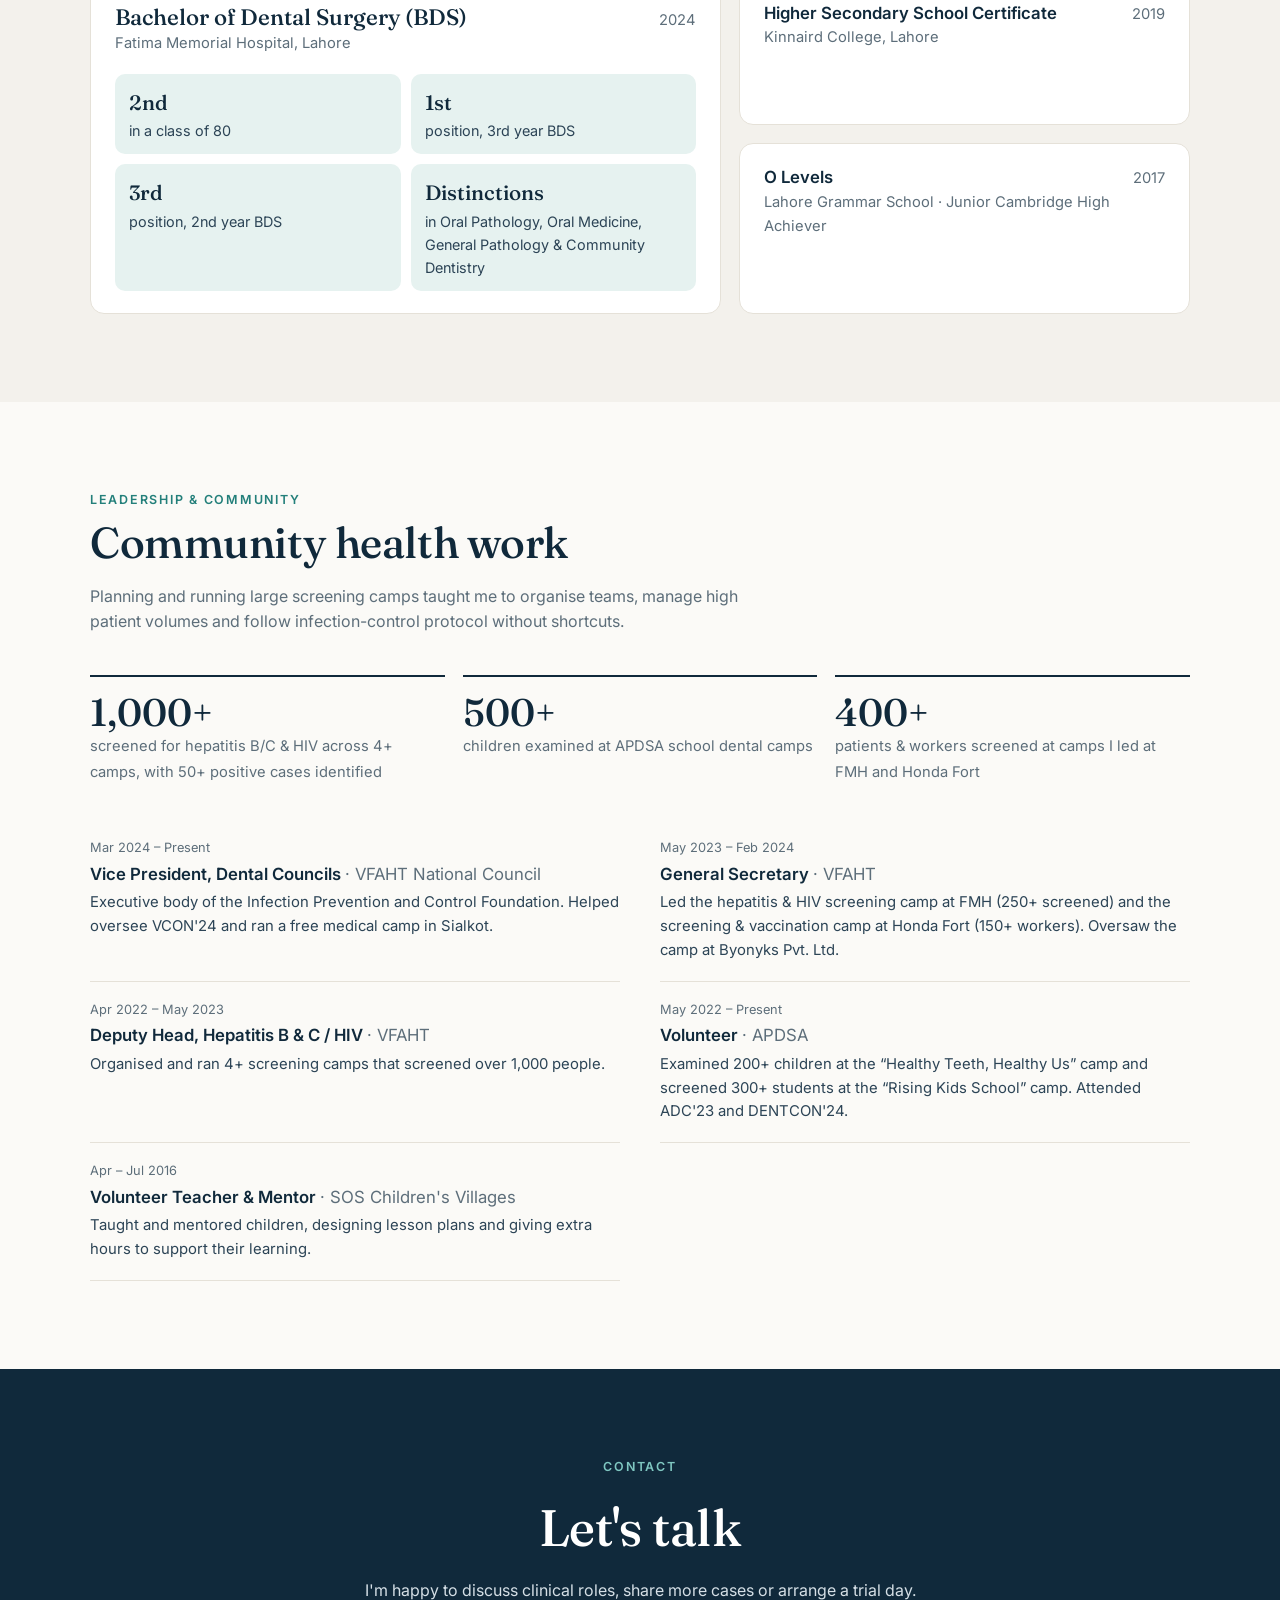
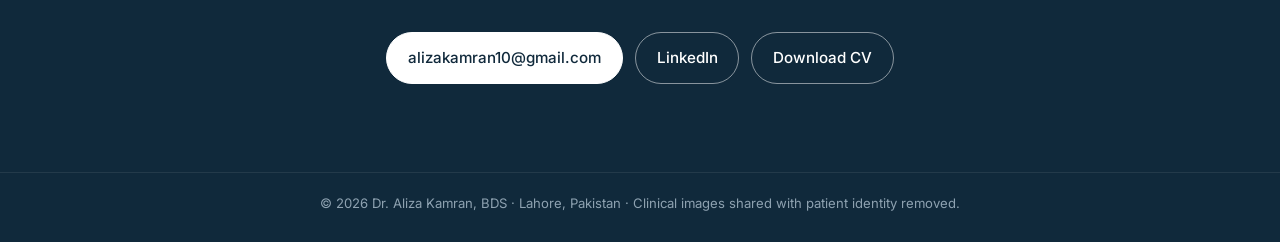
==== commit 38bf4010: "Add ongoing clear aligner case (midway, scissor bite next) Co-Authored-By: Claude Opus 5.5 <noreply@" ====
--- a/index.html
+++ b/index.html
@@ -263,6 +263,26 @@
           </div>
         </article>
 
+        <article class="case case-wide" data-cat="ortho">
+          <div class="case-body">
+            <span class="tag">Performed</span>
+            <h3>Clear aligner therapy (ongoing, midway)</h3>
+            <p>This case is midway through clear aligner treatment. The spacing and alignment of the upper anterior teeth have already improved, and the next stage is correcting the scissor bite.</p>
+          </div>
+          <div class="journey journey-aligner">
+            <figure><figcaption>Pre-treatment</figcaption><div class="row">
+              <img src="assets/img/aligner-pre1.webp" alt="Pre-treatment frontal view" loading="lazy" data-caption="Pre-treatment: frontal view">
+              <img src="assets/img/aligner-pre2.webp" alt="Pre-treatment upper occlusal view" loading="lazy" data-caption="Pre-treatment: upper occlusal view">
+            </div></figure>
+            <figure><figcaption>Attachments</figcaption><div class="row">
+              <img src="assets/img/aligner-attach.webp" alt="Aligner attachments bonded" loading="lazy" data-caption="Aligner attachments bonded">
+            </div></figure>
+            <figure><figcaption>Midway</figcaption><div class="row">
+              <img src="assets/img/aligner-mid.webp" alt="Midway through aligner treatment" loading="lazy" data-caption="Midway: next stage is correcting the scissor bite">
+            </div></figure>
+          </div>
+        </article>
+
         <article class="case" data-cat="ortho">
           <div class="case-body">
             <span class="tag">Performed · supervised</span>
--- a/styles.css
+++ b/styles.css
@@ -172,6 +172,7 @@
 /* Ortho journey */
 .journey { display: grid; grid-template-columns: 2fr 2fr 3fr; gap: 18px; padding: 0 24px 24px; }
 .journey figure { margin: 0; }
+.journey-aligner { grid-template-columns: 2fr 1fr 1fr; }
 .journey figcaption { font-size: .78rem; font-weight: 600; letter-spacing: .08em; text-transform: uppercase; color: var(--teal); margin-bottom: 8px; }
 .journey .row { display: grid; grid-auto-flow: column; grid-auto-columns: 1fr; gap: 6px; }
 .journey img { width: 100%; aspect-ratio: 1; object-fit: cover; border-radius: 8px; }
